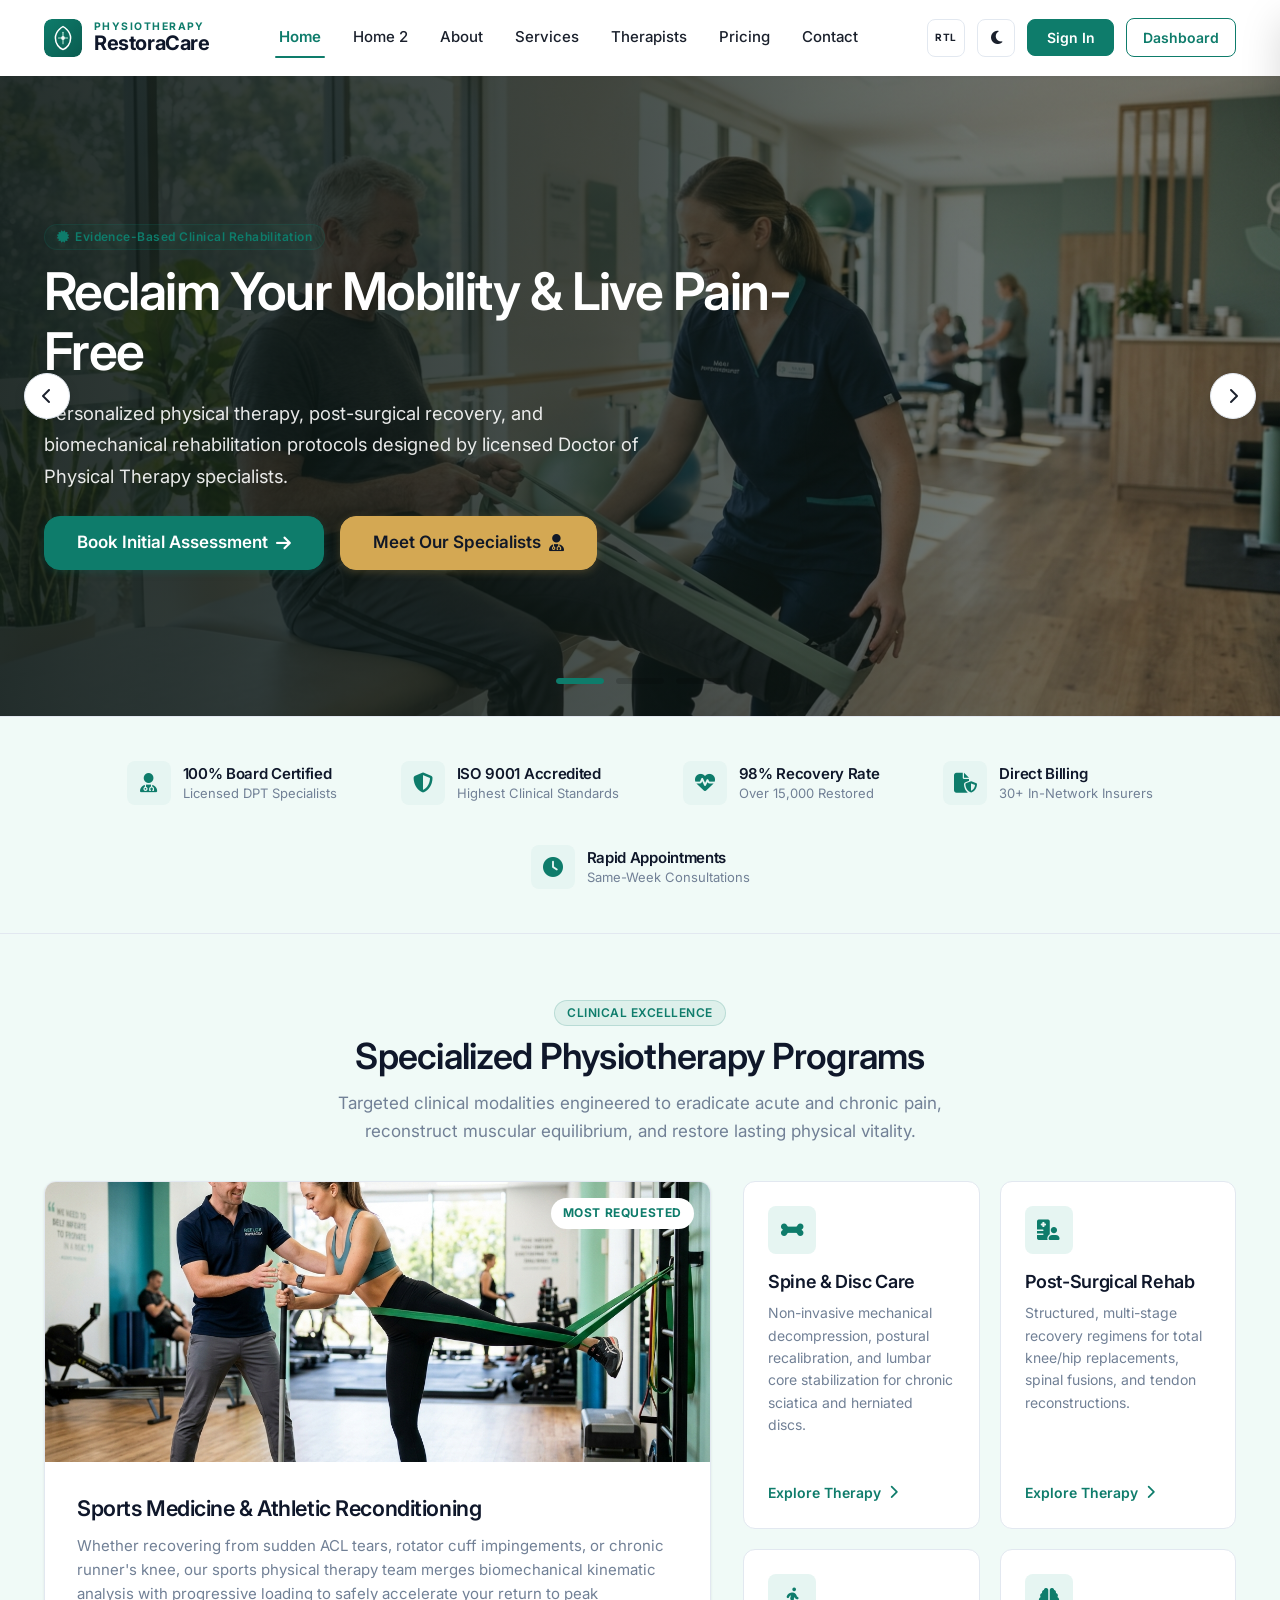
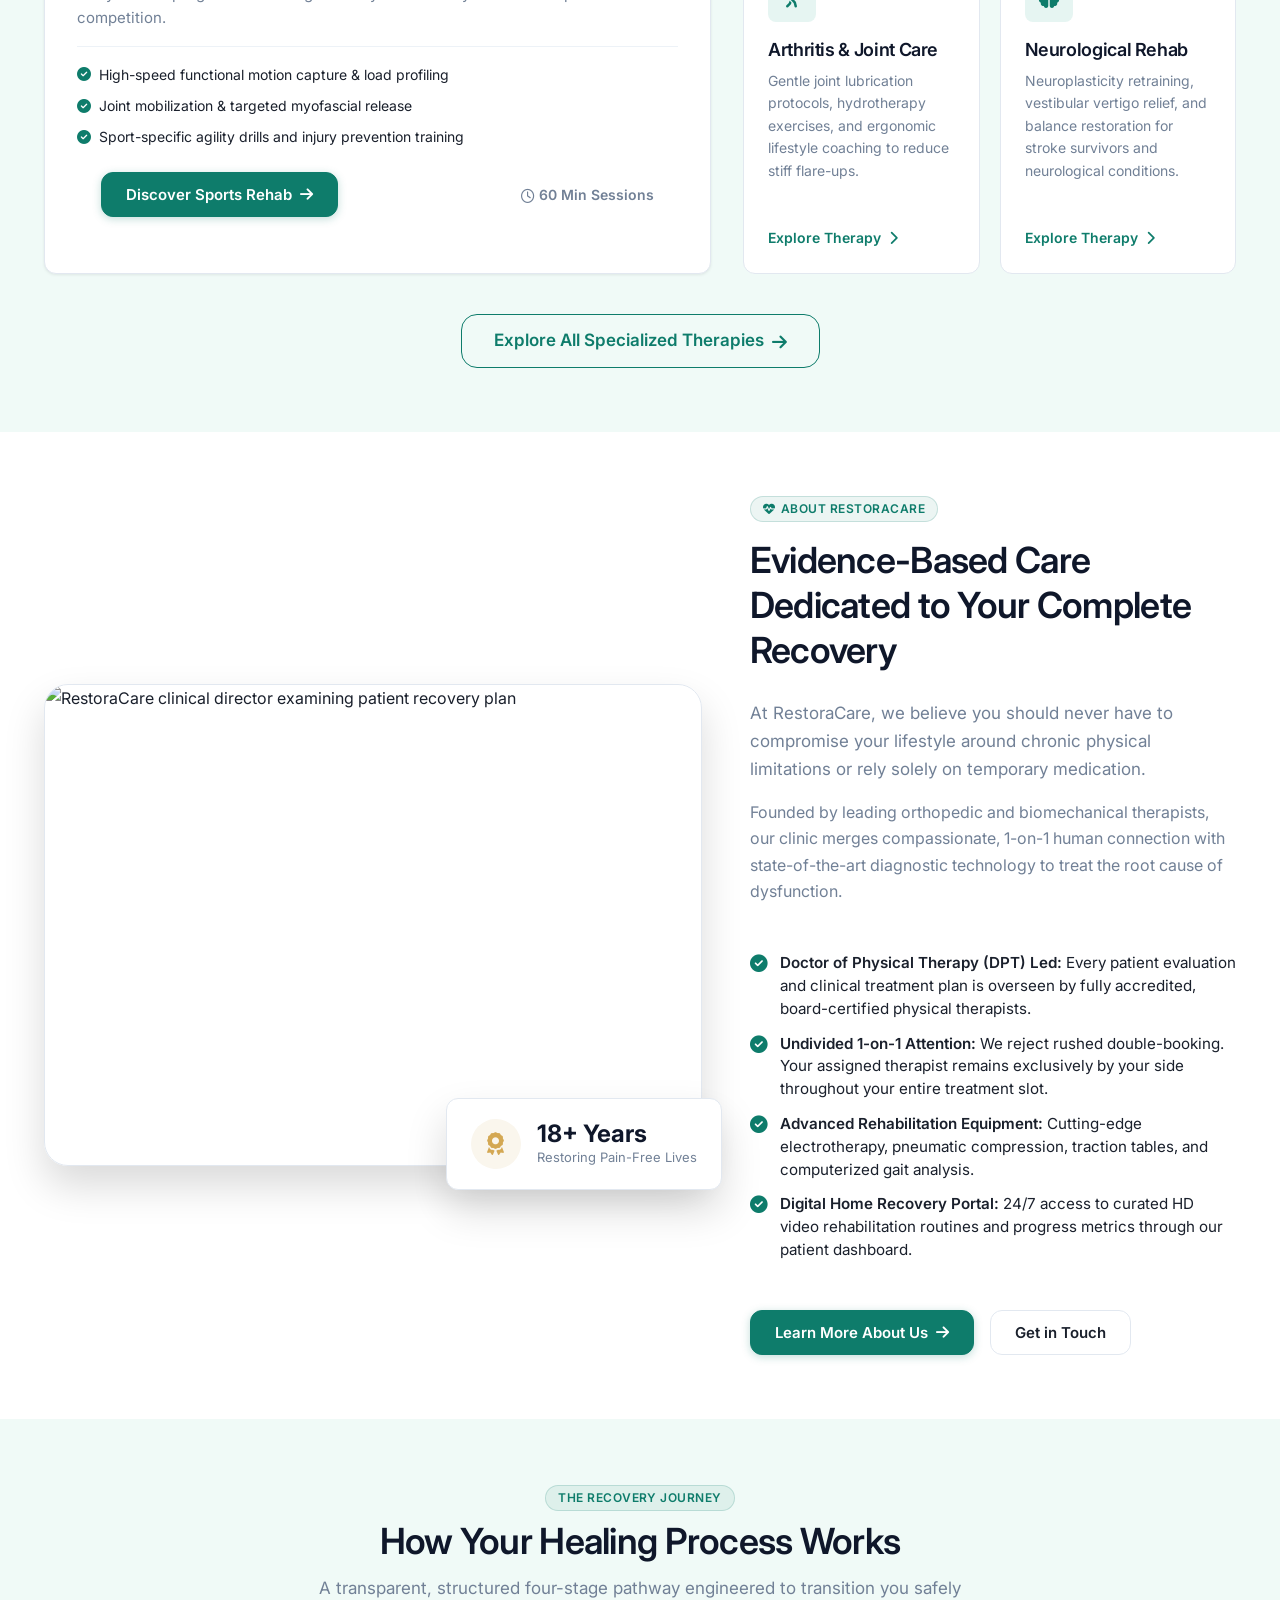
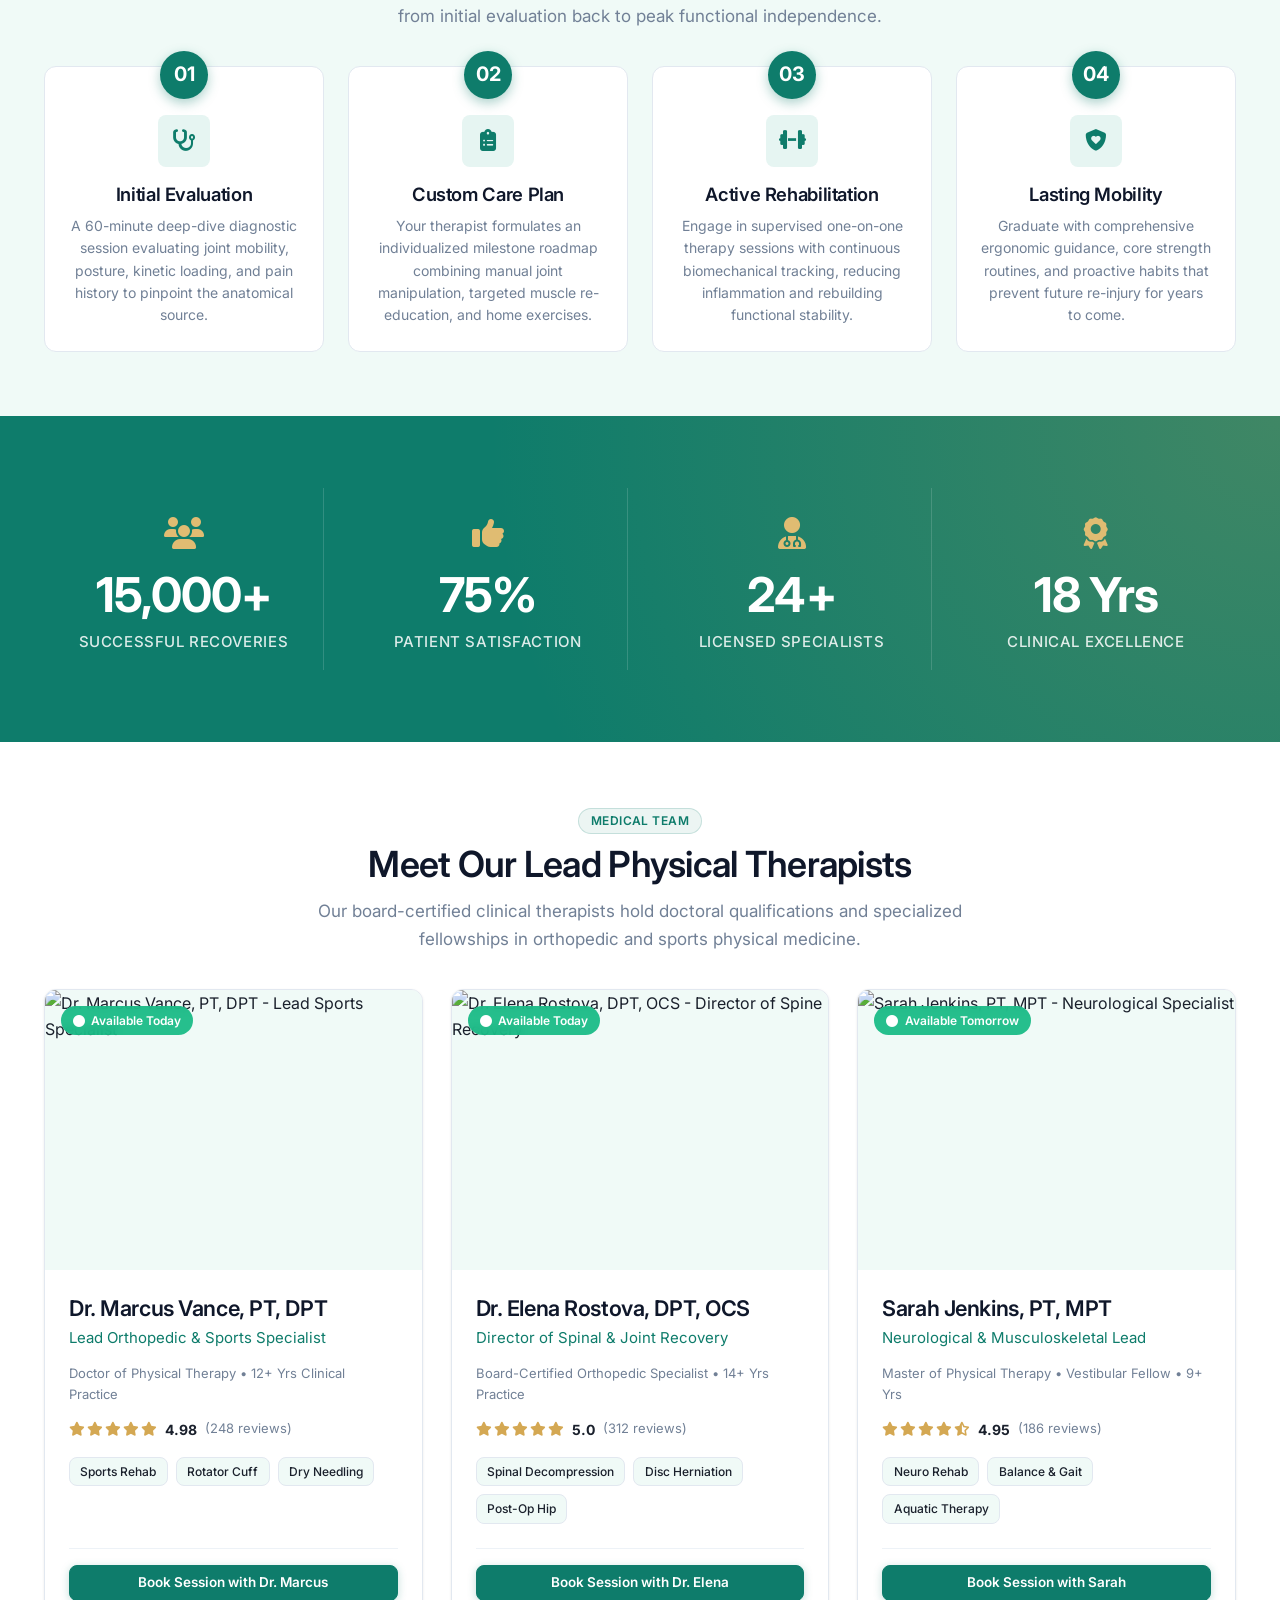
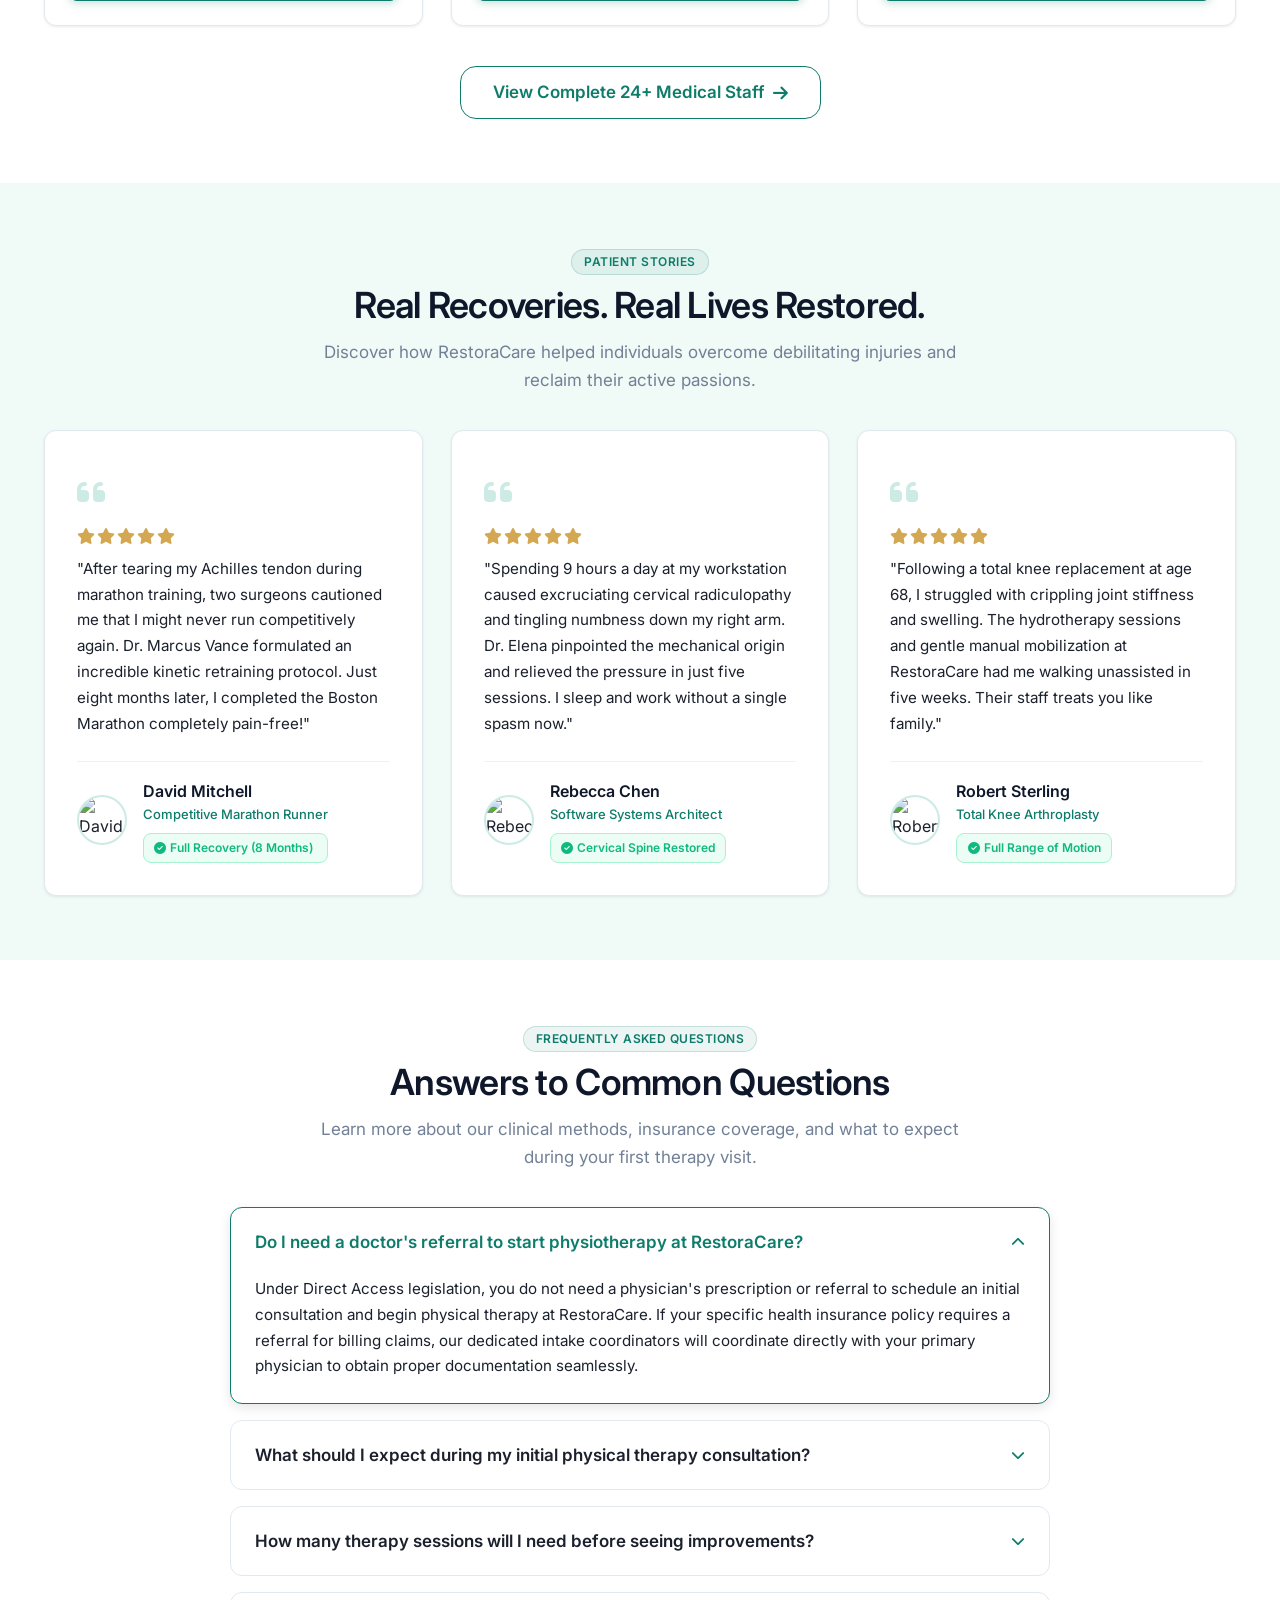
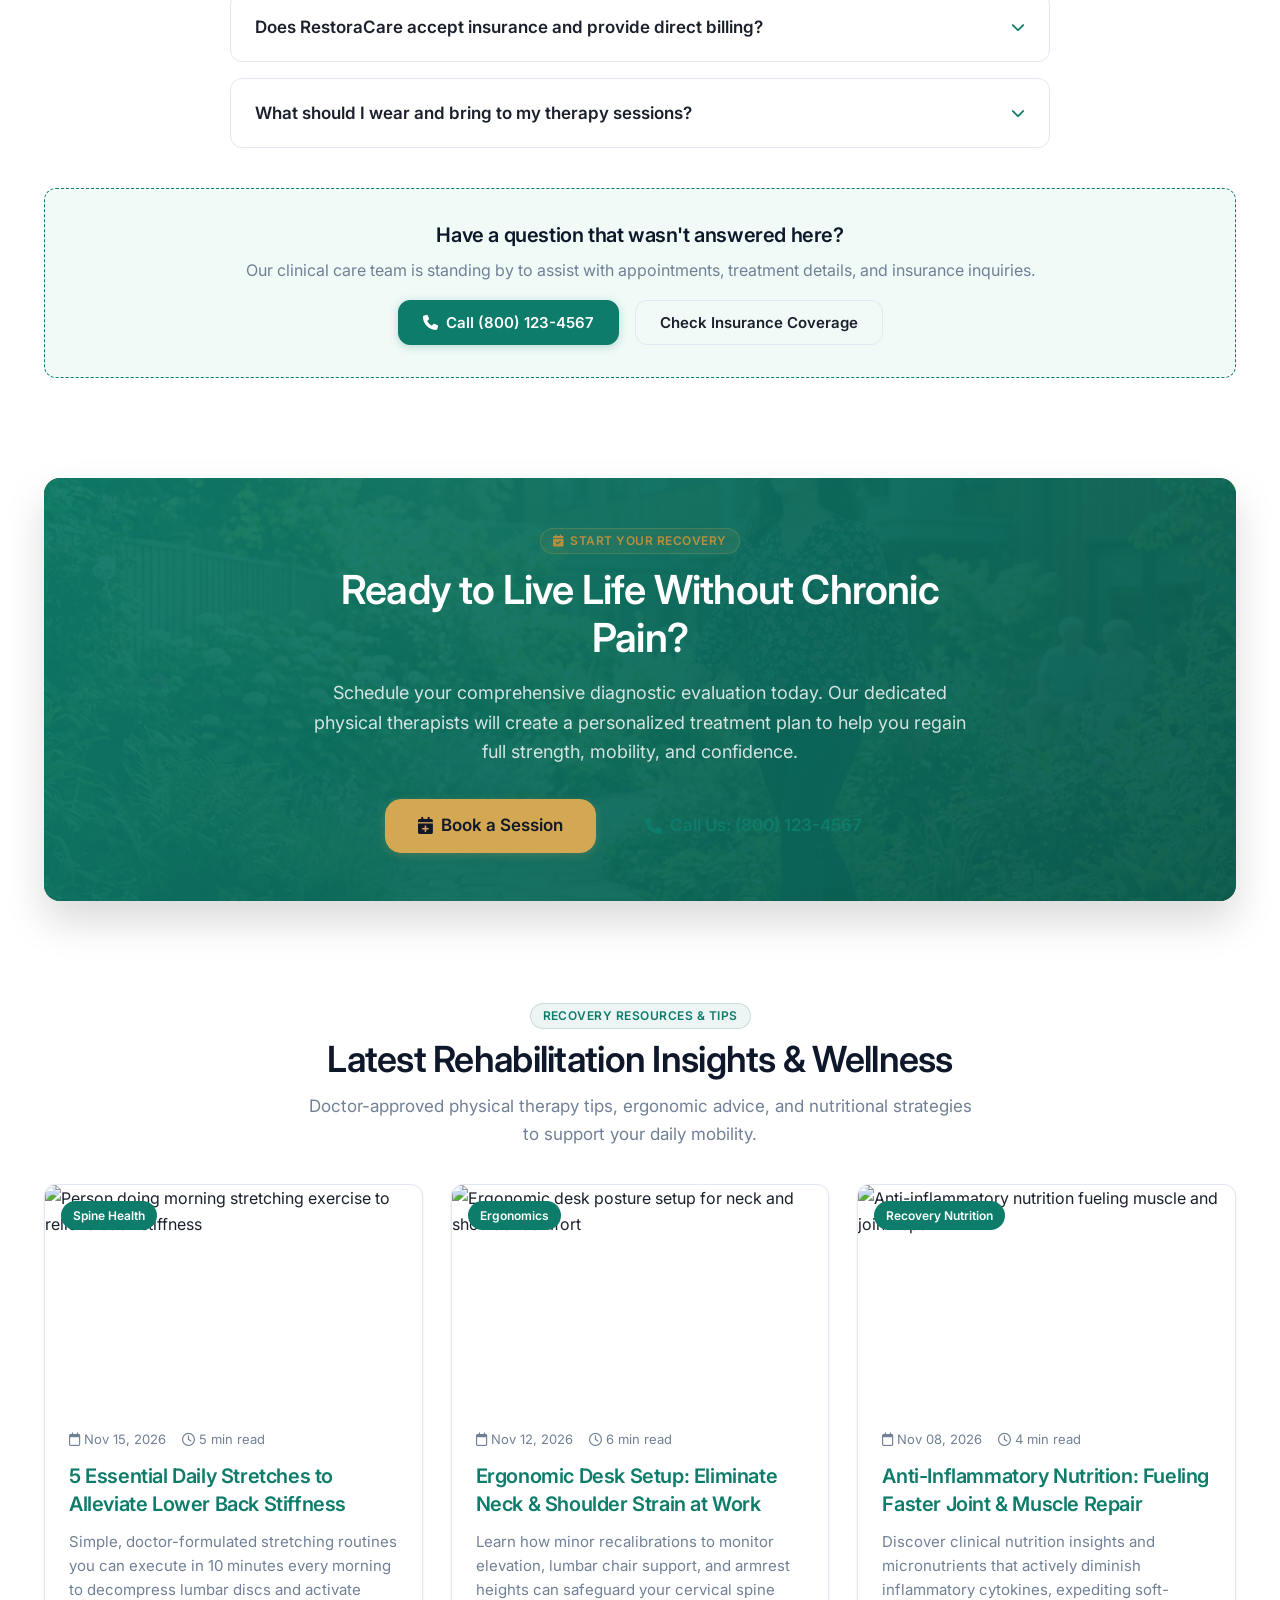
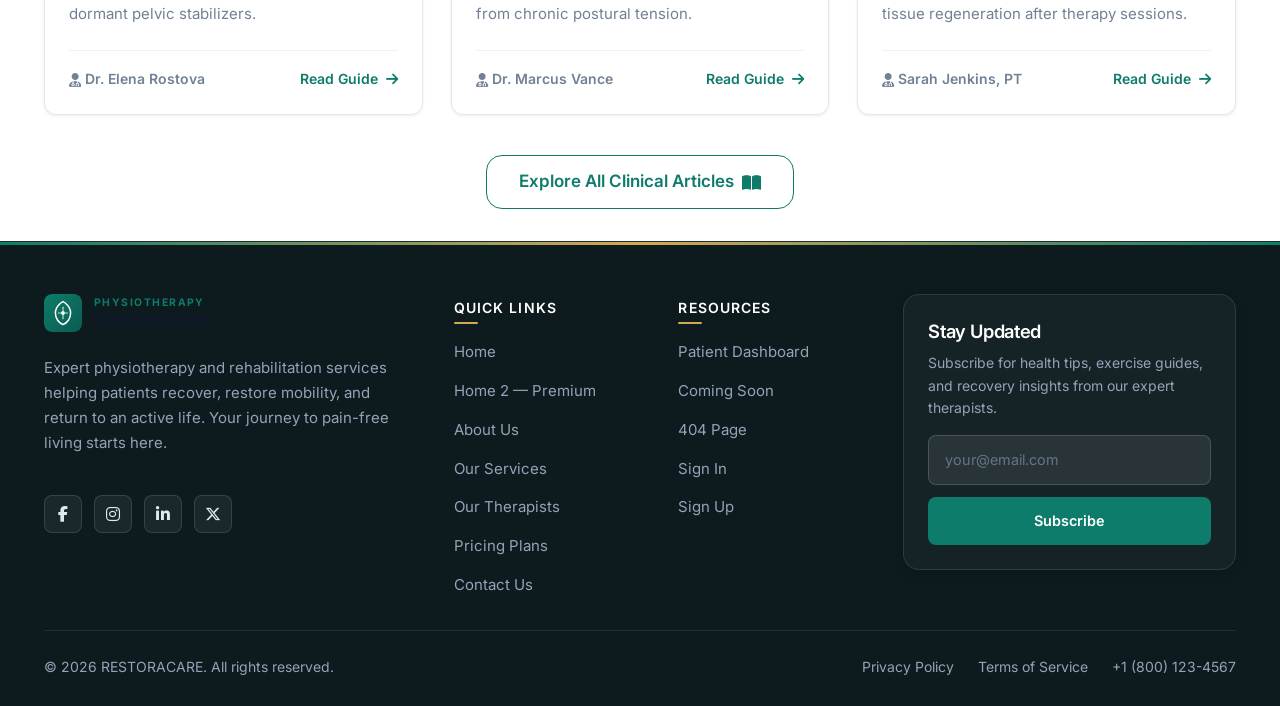
==== index.html @ 450aa5a2 "first commit" ====
<!DOCTYPE html>
<html lang="en" dir="ltr" id="root-html">
<head>
    <meta charset="UTF-8">
    <meta name="viewport" content="width=device-width, initial-scale=1.0">
    <title>RestoraCare — Expert Physiotherapy & Rehabilitation</title>
    <meta name="description" content="RestoraCare offers expert physiotherapy and rehabilitation services for sports injuries, post-surgery recovery, and chronic pain management.">
    <link rel="icon" href="favicon.svg" type="image/svg+xml">
    <link rel="preconnect" href="https://fonts.googleapis.com">
    <link rel="preconnect" href="https://fonts.gstatic.com" crossorigin>
    <link href="https://fonts.googleapis.com/css2?family=Inter:wght@400;500;600;700&display=swap" rel="stylesheet">
    <link rel="stylesheet" href="https://cdnjs.cloudflare.com/ajax/libs/font-awesome/6.5.1/css/all.min.css">
    <link rel="stylesheet" href="style.css?v=1">
    <script>(function(){try{if(localStorage.getItem('rc-dark')==='1'){document.documentElement.classList.add('dark')}if(localStorage.getItem('rc-rtl')==='1'){document.documentElement.setAttribute('dir','rtl')}}catch(e){}})();</script>
</head>
<body>
    <!-- Navbar Component Container -->
    <div id="navbar-placeholder"></div>

    <!-- =========================================================================
         1. HERO SLIDER SECTION (3 Full-Width Slides with Physiotherapy Images)
         ========================================================================= -->
    <section class="hero-slider" id="heroSlider" aria-label="Hero Carousel">
        <!-- Slide 1: General Rehabilitation & Mobility -->
        <div class="hero-slide active">
            <img src="assets/images/hero-rehab-session.jpg" alt="Physical therapist guiding patient recovery session at RestoraCare" class="hero-slide-bg">
            <div class="hero-slide-overlay"></div>
            <div class="container hero-slide-content">
                <span class="badge badge-primary mb-3"><i class="fas fa-certificate mr-2"></i> Evidence-Based Clinical Rehabilitation</span>
                <h1 class="hero-slide-title">Reclaim Your Mobility & Live Pain-Free</h1>
                <p class="hero-slide-subtitle">Personalized physical therapy, post-surgical recovery, and biomechanical rehabilitation protocols designed by licensed Doctor of Physical Therapy specialists.</p>
                <div class="hero-btn-group">
                    <a href="services.html" class="btn btn-primary btn-lg shadow-pulse">Book Initial Assessment <i class="fas fa-arrow-right ml-2"></i></a>
                    <a href="therapists.html" class="btn btn-secondary btn-lg">Meet Our Specialists <i class="fas fa-user-doctor ml-2"></i></a>
                </div>
            </div>
        </div>

        <!-- Slide 2: Sports Injury & Athletic Performance -->
        <div class="hero-slide">
            <img src="assets/images/hero-sports-injury.jpg" alt="Sports injury rehabilitation and athlete recovery at RestoraCare" class="hero-slide-bg">
            <div class="hero-slide-overlay"></div>
            <div class="container hero-slide-content">
                <span class="badge badge-secondary mb-3"><i class="fas fa-medal mr-2"></i> Sports Performance & Orthopedics</span>
                <h2 class="hero-slide-title">High-Performance Sports Injury Recovery</h2>
                <p class="hero-slide-subtitle">Accelerated ACL, rotator cuff, and kinetic chain restoration engineered for competitive athletes and active individuals seeking safe, peak return to play.</p>
                <div class="hero-btn-group">
                    <a href="services.html" class="btn btn-primary btn-lg shadow-pulse">Explore Sports Rehab <i class="fas fa-arrow-right ml-2"></i></a>
                    <a href="pricing.html" class="btn btn-secondary btn-lg">View Care Plans <i class="fas fa-file-invoice-dollar ml-2"></i></a>
                </div>
            </div>
        </div>

        <!-- Slide 3: Spine & Chronic Pain Management -->
        <div class="hero-slide">
            <img src="assets/images/hero-back-therapy.jpg" alt="Spine decompression and back therapy at RestoraCare" class="hero-slide-bg">
            <div class="hero-slide-overlay"></div>
            <div class="container hero-slide-content">
                <span class="badge badge-primary mb-3"><i class="fas fa-shield-halved mr-2"></i> Spine & Chronic Pain Clinic</span>
                <h2 class="hero-slide-title">Targeted Spine & Joint Decompression</h2>
                <p class="hero-slide-subtitle">Non-invasive manual manipulation, posture re-education, and neuromuscular stabilization to permanently resolve chronic spine, neck, and joint distress.</p>
                <div class="hero-btn-group">
                    <a href="services.html" class="btn btn-primary btn-lg shadow-pulse">Start Healing Today <i class="fas fa-arrow-right ml-2"></i></a>
                    <a href="tel:18001234567" class="btn btn-secondary btn-lg"><i class="fas fa-phone mr-2"></i> Call (800) 123-4567</a>
                </div>
            </div>
        </div>

        <!-- Hero Navigation Arrows -->
        <div class="hero-nav">
            <button class="hero-arrow-btn" id="heroPrevBtn" aria-label="Previous Slide">
                <i class="fas fa-chevron-left"></i>
            </button>
            <button class="hero-arrow-btn" id="heroNextBtn" aria-label="Next Slide">
                <i class="fas fa-chevron-right"></i>
            </button>
        </div>

        <!-- Hero Progress Dots -->
        <div class="hero-dots">
            <button class="hero-dot active" aria-label="Slide 1"><span class="hero-dot-fill"></span></button>
            <button class="hero-dot" aria-label="Slide 2"><span class="hero-dot-fill"></span></button>
            <button class="hero-dot" aria-label="Slide 3"><span class="hero-dot-fill"></span></button>
        </div>
    </section>

    <!-- =========================================================================
         2. TRUST BADGES SECTION (Horizontal row of 5 certification indicators)
         ========================================================================= -->
    <section class="trust-badges-section fade-up" aria-label="Clinical Certifications and Trust Indicators">
        <div class="container">
            <div class="trust-badges-grid">
                <!-- Trust Item 1 -->
                <div class="trust-badge-item">
                    <div class="trust-badge-icon">
                        <i class="fas fa-user-doctor"></i>
                    </div>
                    <div class="trust-badge-content">
                        <h4>100% Board Certified</h4>
                        <p>Licensed DPT Specialists</p>
                    </div>
                </div>

                <!-- Trust Item 2 -->
                <div class="trust-badge-item">
                    <div class="trust-badge-icon">
                        <i class="fas fa-shield-halved"></i>
                    </div>
                    <div class="trust-badge-content">
                        <h4>ISO 9001 Accredited</h4>
                        <p>Highest Clinical Standards</p>
                    </div>
                </div>

                <!-- Trust Item 3 -->
                <div class="trust-badge-item">
                    <div class="trust-badge-icon">
                        <i class="fas fa-heart-pulse"></i>
                    </div>
                    <div class="trust-badge-content">
                        <h4>98% Recovery Rate</h4>
                        <p>Over 15,000 Restored</p>
                    </div>
                </div>

                <!-- Trust Item 4 -->
                <div class="trust-badge-item">
                    <div class="trust-badge-icon">
                        <i class="fas fa-file-shield"></i>
                    </div>
                    <div class="trust-badge-content">
                        <h4>Direct Billing</h4>
                        <p>30+ In-Network Insurers</p>
                    </div>
                </div>

                <!-- Trust Item 5 -->
                <div class="trust-badge-item">
                    <div class="trust-badge-icon">
                        <i class="fas fa-clock"></i>
                    </div>
                    <div class="trust-badge-content">
                        <h4>Rapid Appointments</h4>
                        <p>Same-Week Consultations</p>
                    </div>
                </div>
            </div>
        </div>
    </section>

    <!-- =========================================================================
         3. SERVICES OVERVIEW (2-Col Asymmetric Grid: Featured Left + 2x2 Right)
         ========================================================================= -->
    <section class="section section-alt fade-up" id="services-overview">
        <div class="container">
            <!-- Section Header -->
            <div class="section-header text-center">
                <span class="badge badge-primary mb-2">CLINICAL EXCELLENCE</span>
                <h2 class="section-title">Specialized Physiotherapy Programs</h2>
                <p class="section-subtitle">Targeted clinical modalities engineered to eradicate acute and chronic pain, reconstruct muscular equilibrium, and restore lasting physical vitality.</p>
            </div>

            <!-- Asymmetric Grid -->
            <div class="services-asymmetric-grid">
                <!-- Left: Large Featured Specialty Card -->
                <div class="service-featured-card">
                    <div class="service-featured-media">
                        <img src="assets/images/service-sports-rehab.jpg" alt="Athletic sports physical therapy and performance rehabilitation">
                        <span class="service-card-badge">Most Requested</span>
                    </div>
                    <div class="service-featured-body">
                        <h3 class="service-card-title">Sports Medicine & Athletic Reconditioning</h3>
                        <p class="service-card-desc">Whether recovering from sudden ACL tears, rotator cuff impingements, or chronic runner's knee, our sports physical therapy team merges biomechanical kinematic analysis with progressive loading to safely accelerate your return to peak competition.</p>
                        <div class="service-features-list">
                            <div class="service-feature-item">
                                <i class="fas fa-check-circle text-primary mr-2"></i>
                                <span>High-speed functional motion capture & load profiling</span>
                            </div>
                            <div class="service-feature-item">
                                <i class="fas fa-check-circle text-primary mr-2"></i>
                                <span>Joint mobilization & targeted myofascial release</span>
                            </div>
                            <div class="service-feature-item">
                                <i class="fas fa-check-circle text-primary mr-2"></i>
                                <span>Sport-specific agility drills and injury prevention training</span>
                            </div>
                        </div>
                        <div class="service-card-footer">
                            <a href="services.html" class="btn btn-primary">Discover Sports Rehab <i class="fas fa-arrow-right ml-2"></i></a>
                            <span class="text-sm font-semibold text-muted"><i class="far fa-clock mr-1"></i> 60 Min Sessions</span>
                        </div>
                    </div>
                </div>

                <!-- Right: 2x2 Smaller Service Cards -->
                <div class="services-mini-grid">
                    <!-- Mini Card 1: Spine & Back -->
                    <div class="service-mini-card">
                        <div class="service-mini-icon">
                            <i class="fas fa-bone"></i>
                        </div>
                        <h4>Spine & Disc Care</h4>
                        <p>Non-invasive mechanical decompression, postural recalibration, and lumbar core stabilization for chronic sciatica and herniated discs.</p>
                        <a href="services.html" class="service-mini-link">Explore Therapy <i class="fas fa-chevron-right ml-1"></i></a>
                    </div>

                    <!-- Mini Card 2: Post-Surgical -->
                    <div class="service-mini-card">
                        <div class="service-mini-icon">
                            <i class="fas fa-hospital-user"></i>
                        </div>
                        <h4>Post-Surgical Rehab</h4>
                        <p>Structured, multi-stage recovery regimens for total knee/hip replacements, spinal fusions, and tendon reconstructions.</p>
                        <a href="services.html" class="service-mini-link">Explore Therapy <i class="fas fa-chevron-right ml-1"></i></a>
                    </div>

                    <!-- Mini Card 3: Arthritis & Joints -->
                    <div class="service-mini-card">
                        <div class="service-mini-icon">
                            <i class="fas fa-person-walking"></i>
                        </div>
                        <h4>Arthritis & Joint Care</h4>
                        <p>Gentle joint lubrication protocols, hydrotherapy exercises, and ergonomic lifestyle coaching to reduce stiff flare-ups.</p>
                        <a href="services.html" class="service-mini-link">Explore Therapy <i class="fas fa-chevron-right ml-1"></i></a>
                    </div>

                    <!-- Mini Card 4: Neurological -->
                    <div class="service-mini-card">
                        <div class="service-mini-icon">
                            <i class="fas fa-brain"></i>
                        </div>
                        <h4>Neurological Rehab</h4>
                        <p>Neuroplasticity retraining, vestibular vertigo relief, and balance restoration for stroke survivors and neurological conditions.</p>
                        <a href="services.html" class="service-mini-link">Explore Therapy <i class="fas fa-chevron-right ml-1"></i></a>
                    </div>
                </div>
            </div>

            <!-- View All CTA -->
            <div class="text-center mt-10">
                <a href="services.html" class="btn btn-outline-primary btn-lg">Explore All Specialized Therapies <i class="fas fa-arrow-right ml-2"></i></a>
            </div>
        </div>
    </section>

    <!-- =========================================================================
         4. ABOUT SPLIT (60/40 Image Left - Content Right with Bullet Points)
         ========================================================================= -->
    <section class="section fade-up" id="about">
        <div class="container">
            <div class="about-split-grid">
                <!-- Left: 60% Image Frame with Floating Experience Card -->
                <div class="about-split-media">
                    <div class="about-img-frame">
                        <img src="assets/images/about-mission.jpg" alt="RestoraCare clinical director examining patient recovery plan">
                    </div>
                    <!-- Floating Stat Badge -->
                    <div class="about-floating-stat">
                        <div class="about-floating-stat-icon">
                            <i class="fas fa-award"></i>
                        </div>
                        <div class="about-floating-stat-text">
                            <div class="stat-val">18+ Years</div>
                            <div class="stat-lbl">Restoring Pain-Free Lives</div>
                        </div>
                    </div>
                </div>

                <!-- Right: 40% Narrative Content with Bullet Points -->
                <div class="about-split-content">
                    <span class="badge badge-primary"><i class="fas fa-heart-pulse mr-2"></i> ABOUT RESTORACARE</span>
                    <h2 class="section-title">Evidence-Based Care Dedicated to Your Complete Recovery</h2>
                    <p class="section-subtitle">At RestoraCare, we believe you should never have to compromise your lifestyle around chronic physical limitations or rely solely on temporary medication.</p>
                    
                    <p class="text-muted">Founded by leading orthopedic and biomechanical therapists, our clinic merges compassionate, 1-on-1 human connection with state-of-the-art diagnostic technology to treat the root cause of dysfunction.</p>

                    <!-- Key Pillars Check List -->
                    <div class="about-check-list">
                        <div class="about-check-item">
                            <i class="fas fa-circle-check"></i>
                            <span><strong>Doctor of Physical Therapy (DPT) Led:</strong> Every patient evaluation and clinical treatment plan is overseen by fully accredited, board-certified physical therapists.</span>
                        </div>
                        <div class="about-check-item">
                            <i class="fas fa-circle-check"></i>
                            <span><strong>Undivided 1-on-1 Attention:</strong> We reject rushed double-booking. Your assigned therapist remains exclusively by your side throughout your entire treatment slot.</span>
                        </div>
                        <div class="about-check-item">
                            <i class="fas fa-circle-check"></i>
                            <span><strong>Advanced Rehabilitation Equipment:</strong> Cutting-edge electrotherapy, pneumatic compression, traction tables, and computerized gait analysis.</span>
                        </div>
                        <div class="about-check-item">
                            <i class="fas fa-circle-check"></i>
                            <span><strong>Digital Home Recovery Portal:</strong> 24/7 access to curated HD video rehabilitation routines and progress metrics through our patient dashboard.</span>
                        </div>
                    </div>

                    <div class="hero-btn-group mt-2">
                        <a href="about.html" class="btn btn-primary">Learn More About Us <i class="fas fa-arrow-right ml-2"></i></a>
                        <a href="contact.html" class="btn btn-outline">Get in Touch</a>
                    </div>
                </div>
            </div>
        </div>
    </section>

    <!-- =========================================================================
         5. HOW IT WORKS (Horizontal Process Timeline: 4 Connected Steps)
         ========================================================================= -->
    <section class="section section-alt fade-up" id="how-it-works">
        <div class="container">
            <!-- Section Header -->
            <div class="section-header text-center">
                <span class="badge badge-primary mb-2">THE RECOVERY JOURNEY</span>
                <h2 class="section-title">How Your Healing Process Works</h2>
                <p class="section-subtitle">A transparent, structured four-stage pathway engineered to transition you safely from initial evaluation back to peak functional independence.</p>
            </div>

            <!-- 4-Step Process Grid -->
            <div class="process-grid">
                <!-- Step 1 -->
                <div class="process-step">
                    <div class="process-number">01</div>
                    <div class="process-step-icon">
                        <i class="fas fa-stethoscope"></i>
                    </div>
                    <h3 class="process-step-title">Initial Evaluation</h3>
                    <p class="process-step-desc">A 60-minute deep-dive diagnostic session evaluating joint mobility, posture, kinetic loading, and pain history to pinpoint the anatomical source.</p>
                </div>

                <!-- Step 2 -->
                <div class="process-step">
                    <div class="process-number">02</div>
                    <div class="process-step-icon">
                        <i class="fas fa-clipboard-list"></i>
                    </div>
                    <h3 class="process-step-title">Custom Care Plan</h3>
                    <p class="process-step-desc">Your therapist formulates an individualized milestone roadmap combining manual joint manipulation, targeted muscle re-education, and home exercises.</p>
                </div>

                <!-- Step 3 -->
                <div class="process-step">
                    <div class="process-number">03</div>
                    <div class="process-step-icon">
                        <i class="fas fa-dumbbell"></i>
                    </div>
                    <h3 class="process-step-title">Active Rehabilitation</h3>
                    <p class="process-step-desc">Engage in supervised one-on-one therapy sessions with continuous biomechanical tracking, reducing inflammation and rebuilding functional stability.</p>
                </div>

                <!-- Step 4 -->
                <div class="process-step">
                    <div class="process-number">04</div>
                    <div class="process-step-icon">
                        <i class="fas fa-shield-heart"></i>
                    </div>
                    <h3 class="process-step-title">Lasting Mobility</h3>
                    <p class="process-step-desc">Graduate with comprehensive ergonomic guidance, core strength routines, and proactive habits that prevent future re-injury for years to come.</p>
                </div>
            </div>
        </div>
    </section>

    <!-- =========================================================================
         6. STATS COUNTER (Full-Width Teal Background with 4 Counters)
         ========================================================================= -->
    <section class="stats-section fade-up" aria-label="Clinical Metrics and Recovery Statistics">
        <div class="container">
            <div class="stats-grid">
                <!-- Counter 1 -->
                <div class="stat-item">
                    <div class="stat-icon">
                        <i class="fas fa-users"></i>
                    </div>
                    <div class="stat-number" data-count="15000" data-suffix="+">0</div>
                    <div class="stat-label">Successful Recoveries</div>
                </div>

                <!-- Counter 2 -->
                <div class="stat-item">
                    <div class="stat-icon">
                        <i class="fas fa-thumbs-up"></i>
                    </div>
                    <div class="stat-number" data-count="98" data-suffix="%">0</div>
                    <div class="stat-label">Patient Satisfaction</div>
                </div>

                <!-- Counter 3 -->
                <div class="stat-item">
                    <div class="stat-icon">
                        <i class="fas fa-user-doctor"></i>
                    </div>
                    <div class="stat-number" data-count="24" data-suffix="+">0</div>
                    <div class="stat-label">Licensed Specialists</div>
                </div>

                <!-- Counter 4 -->
                <div class="stat-item">
                    <div class="stat-icon">
                        <i class="fas fa-award"></i>
                    </div>
                    <div class="stat-number" data-count="18" data-suffix=" Yrs">0</div>
                    <div class="stat-label">Clinical Excellence</div>
                </div>
            </div>
        </div>
    </section>

    <!-- =========================================================================
         7. FEATURED THERAPISTS (3 Cards: therapist-1.jpg to 3)
         ========================================================================= -->
    <section class="section fade-up" id="therapists">
        <div class="container">
            <!-- Section Header -->
            <div class="section-header text-center">
                <span class="badge badge-primary mb-2">MEDICAL TEAM</span>
                <h2 class="section-title">Meet Our Lead Physical Therapists</h2>
                <p class="section-subtitle">Our board-certified clinical therapists hold doctoral qualifications and specialized fellowships in orthopedic and sports physical medicine.</p>
            </div>

            <!-- Therapists Grid -->
            <div class="therapists-grid">
                <!-- Therapist 1 -->
                <div class="therapist-card">
                    <div class="therapist-photo-wrap">
                        <img src="assets/images/home-therapist-1.jpg" alt="Dr. Marcus Vance, PT, DPT - Lead Sports Specialist">
                        <span class="therapist-status-badge"><i class="fas fa-circle text-xs"></i> Available Today</span>
                    </div>
                    <div class="therapist-card-body">
                        <h3 class="therapist-name">Dr. Marcus Vance, PT, DPT</h3>
                        <p class="therapist-role">Lead Orthopedic & Sports Specialist</p>
                        <p class="therapist-creds">Doctor of Physical Therapy • 12+ Yrs Clinical Practice</p>
                        
                        <div class="therapist-rating">
                            <span class="star-rating">
                                <i class="fas fa-star"></i><i class="fas fa-star"></i><i class="fas fa-star"></i><i class="fas fa-star"></i><i class="fas fa-star"></i>
                            </span>
                            <span class="rating-score">4.98</span>
                            <span class="review-count">(248 reviews)</span>
                        </div>

                        <div class="therapist-specialties-wrap">
                            <span class="specialty-tag">Sports Rehab</span>
                            <span class="specialty-tag">Rotator Cuff</span>
                            <span class="specialty-tag">Dry Needling</span>
                        </div>

                        <div class="therapist-card-footer">
                            <a href="therapists.html" class="btn btn-primary btn-sm w-full">Book Session with Dr. Marcus</a>
                        </div>
                    </div>
                </div>

                <!-- Therapist 2 -->
                <div class="therapist-card">
                    <div class="therapist-photo-wrap">
                        <img src="assets/images/home-therapist-2.jpg" alt="Dr. Elena Rostova, DPT, OCS - Director of Spine Recovery">
                        <span class="therapist-status-badge"><i class="fas fa-circle text-xs"></i> Available Today</span>
                    </div>
                    <div class="therapist-card-body">
                        <h3 class="therapist-name">Dr. Elena Rostova, DPT, OCS</h3>
                        <p class="therapist-role">Director of Spinal & Joint Recovery</p>
                        <p class="therapist-creds">Board-Certified Orthopedic Specialist • 14+ Yrs Practice</p>
                        
                        <div class="therapist-rating">
                            <span class="star-rating">
                                <i class="fas fa-star"></i><i class="fas fa-star"></i><i class="fas fa-star"></i><i class="fas fa-star"></i><i class="fas fa-star"></i>
                            </span>
                            <span class="rating-score">5.0</span>
                            <span class="review-count">(312 reviews)</span>
                        </div>

                        <div class="therapist-specialties-wrap">
                            <span class="specialty-tag">Spinal Decompression</span>
                            <span class="specialty-tag">Disc Herniation</span>
                            <span class="specialty-tag">Post-Op Hip</span>
                        </div>

                        <div class="therapist-card-footer">
                            <a href="therapists.html" class="btn btn-primary btn-sm w-full">Book Session with Dr. Elena</a>
                        </div>
                    </div>
                </div>

                <!-- Therapist 3 -->
                <div class="therapist-card">
                    <div class="therapist-photo-wrap">
                        <img src="assets/images/home-therapist-3.jpg" alt="Sarah Jenkins, PT, MPT - Neurological Specialist">
                        <span class="therapist-status-badge"><i class="fas fa-circle text-xs"></i> Available Tomorrow</span>
                    </div>
                    <div class="therapist-card-body">
                        <h3 class="therapist-name">Sarah Jenkins, PT, MPT</h3>
                        <p class="therapist-role">Neurological & Musculoskeletal Lead</p>
                        <p class="therapist-creds">Master of Physical Therapy • Vestibular Fellow • 9+ Yrs</p>
                        
                        <div class="therapist-rating">
                            <span class="star-rating">
                                <i class="fas fa-star"></i><i class="fas fa-star"></i><i class="fas fa-star"></i><i class="fas fa-star"></i><i class="fas fa-star-half-stroke"></i>
                            </span>
                            <span class="rating-score">4.95</span>
                            <span class="review-count">(186 reviews)</span>
                        </div>

                        <div class="therapist-specialties-wrap">
                            <span class="specialty-tag">Neuro Rehab</span>
                            <span class="specialty-tag">Balance & Gait</span>
                            <span class="specialty-tag">Aquatic Therapy</span>
                        </div>

                        <div class="therapist-card-footer">
                            <a href="therapists.html" class="btn btn-primary btn-sm w-full">Book Session with Sarah</a>
                        </div>
                    </div>
                </div>
            </div>

            <!-- View All Team Link -->
            <div class="text-center mt-10">
                <a href="therapists.html" class="btn btn-outline-primary btn-lg">View Complete 24+ Medical Staff <i class="fas fa-arrow-right ml-2"></i></a>
            </div>
        </div>
    </section>

    <!-- =========================================================================
         8. TESTIMONIALS (3 Cards: testimonial-1.jpg to 3)
         ========================================================================= -->
    <section class="section section-alt fade-up" id="testimonials">
        <div class="container">
            <!-- Section Header -->
            <div class="section-header text-center">
                <span class="badge badge-primary mb-2">PATIENT STORIES</span>
                <h2 class="section-title">Real Recoveries. Real Lives Restored.</h2>
                <p class="section-subtitle">Discover how RestoraCare helped individuals overcome debilitating injuries and reclaim their active passions.</p>
            </div>

            <!-- Testimonials Grid -->
            <div class="testimonials-grid">
                <!-- Testimonial 1 -->
                <div class="testimonial-card">
                    <div class="testimonial-quote-icon">
                        <i class="fas fa-quote-left"></i>
                    </div>
                    <div class="star-rating mb-3">
                        <i class="fas fa-star"></i><i class="fas fa-star"></i><i class="fas fa-star"></i><i class="fas fa-star"></i><i class="fas fa-star"></i>
                    </div>
                    <p class="testimonial-text">"After tearing my Achilles tendon during marathon training, two surgeons cautioned me that I might never run competitively again. Dr. Marcus Vance formulated an incredible kinetic retraining protocol. Just eight months later, I completed the Boston Marathon completely pain-free!"</p>
                    <div class="testimonial-footer">
                        <div class="testimonial-avatar">
                            <img src="assets/images/testimonial-1.jpg" alt="David Mitchell - Marathon Runner">
                        </div>
                        <div class="testimonial-meta">
                            <span class="testimonial-author-name">David Mitchell</span>
                            <span class="testimonial-patient-condition">Competitive Marathon Runner</span>
                            <span class="recovery-badge"><i class="fas fa-circle-check mr-1"></i> Full Recovery (8 Months)</span>
                        </div>
                    </div>
                </div>

                <!-- Testimonial 2 -->
                <div class="testimonial-card">
                    <div class="testimonial-quote-icon">
                        <i class="fas fa-quote-left"></i>
                    </div>
                    <div class="star-rating mb-3">
                        <i class="fas fa-star"></i><i class="fas fa-star"></i><i class="fas fa-star"></i><i class="fas fa-star"></i><i class="fas fa-star"></i>
                    </div>
                    <p class="testimonial-text">"Spending 9 hours a day at my workstation caused excruciating cervical radiculopathy and tingling numbness down my right arm. Dr. Elena pinpointed the mechanical origin and relieved the pressure in just five sessions. I sleep and work without a single spasm now."</p>
                    <div class="testimonial-footer">
                        <div class="testimonial-avatar">
                            <img src="assets/images/testimonial-2.jpg" alt="Rebecca Chen - Software Systems Architect">
                        </div>
                        <div class="testimonial-meta">
                            <span class="testimonial-author-name">Rebecca Chen</span>
                            <span class="testimonial-patient-condition">Software Systems Architect</span>
                            <span class="recovery-badge"><i class="fas fa-circle-check mr-1"></i> Cervical Spine Restored</span>
                        </div>
                    </div>
                </div>

                <!-- Testimonial 3 -->
                <div class="testimonial-card">
                    <div class="testimonial-quote-icon">
                        <i class="fas fa-quote-left"></i>
                    </div>
                    <div class="star-rating mb-3">
                        <i class="fas fa-star"></i><i class="fas fa-star"></i><i class="fas fa-star"></i><i class="fas fa-star"></i><i class="fas fa-star"></i>
                    </div>
                    <p class="testimonial-text">"Following a total knee replacement at age 68, I struggled with crippling joint stiffness and swelling. The hydrotherapy sessions and gentle manual mobilization at RestoraCare had me walking unassisted in five weeks. Their staff treats you like family."</p>
                    <div class="testimonial-footer">
                        <div class="testimonial-avatar">
                            <img src="assets/images/testimonial-3.jpg" alt="Robert Sterling - Retired Veteran">
                        </div>
                        <div class="testimonial-meta">
                            <span class="testimonial-author-name">Robert Sterling</span>
                            <span class="testimonial-patient-condition">Total Knee Arthroplasty</span>
                            <span class="recovery-badge"><i class="fas fa-circle-check mr-1"></i> Full Range of Motion</span>
                        </div>
                    </div>
                </div>
            </div>
        </div>
    </section>

    <!-- =========================================================================
         9. FAQ SECTION (5 Questions with .faq-item > .faq-question + .faq-answer)
         ========================================================================= -->
    <section class="section fade-up" id="faq">
        <div class="container">
            <!-- Section Header -->
            <div class="section-header text-center">
                <span class="badge badge-primary mb-2">FREQUENTLY ASKED QUESTIONS</span>
                <h2 class="section-title">Answers to Common Questions</h2>
                <p class="section-subtitle">Learn more about our clinical methods, insurance coverage, and what to expect during your first therapy visit.</p>
            </div>

            <!-- FAQ Accordion -->
            <div class="faq-accordion">
                <!-- Question 1 (Default Active) -->
                <div class="faq-item active">
                    <button class="faq-question" type="button" aria-expanded="true">
                        <span>Do I need a doctor's referral to start physiotherapy at RestoraCare?</span>
                        <i class="fas fa-chevron-down faq-icon"></i>
                    </button>
                    <div class="faq-answer">
                        <p>Under Direct Access legislation, you do not need a physician's prescription or referral to schedule an initial consultation and begin physical therapy at RestoraCare. If your specific health insurance policy requires a referral for billing claims, our dedicated intake coordinators will coordinate directly with your primary physician to obtain proper documentation seamlessly.</p>
                    </div>
                </div>

                <!-- Question 2 -->
                <div class="faq-item">
                    <button class="faq-question" type="button" aria-expanded="false">
                        <span>What should I expect during my initial physical therapy consultation?</span>
                        <i class="fas fa-chevron-down faq-icon"></i>
                    </button>
                    <div class="faq-answer">
                        <p>Your first appointment is a 60-minute comprehensive one-on-one diagnostic assessment with a licensed Doctor of Physical Therapy. We perform functional movement screening, muscle strength testing, joint mobility tests, and posture evaluation. You will also receive your initial hands-on therapeutic treatment and a customized recovery plan with clear milestone goals.</p>
                    </div>
                </div>

                <!-- Question 3 -->
                <div class="faq-item">
                    <button class="faq-question" type="button" aria-expanded="false">
                        <span>How many therapy sessions will I need before seeing improvements?</span>
                        <i class="fas fa-chevron-down faq-icon"></i>
                    </button>
                    <div class="faq-answer">
                        <p>Most patients experience noticeable pain reduction and enhanced mobility within their first 2 to 3 sessions. Acute muscle strains typically resolve in 6 to 8 sessions over 3 to 4 weeks, whereas complex post-surgical rehab or chronic spinal disc issues generally benefit from 12 to 16 sessions. We re-evaluate your progress at every visit to ensure rapid, measurable results.</p>
                    </div>
                </div>

                <!-- Question 4 -->
                <div class="faq-item">
                    <button class="faq-question" type="button" aria-expanded="false">
                        <span>Does RestoraCare accept insurance and provide direct billing?</span>
                        <i class="fas fa-chevron-down faq-icon"></i>
                    </button>
                    <div class="faq-answer">
                        <p>Yes, RestoraCare is proudly in-network with over 30 leading private insurance carriers, including Blue Cross Blue Shield, Aetna, Cigna, UnitedHealthcare, Medicare, and major workers' compensation administrators. Our patient coordinators verify your exact benefits and co-pays prior to your initial visit so you encounter no hidden surprises.</p>
                    </div>
                </div>

                <!-- Question 5 -->
                <div class="faq-item">
                    <button class="faq-question" type="button" aria-expanded="false">
                        <span>What should I wear and bring to my therapy sessions?</span>
                        <i class="fas fa-chevron-down faq-icon"></i>
                    </button>
                    <div class="faq-answer">
                        <p>Please wear comfortable, loose-fitting workout clothing (such as gym shorts, t-shirt, or athletic leggings) and supportive athletic footwear that allows your therapist to inspect and manipulate the affected joint easily. Bring your photo ID, health insurance card, and any relevant MRI or surgical notes if available.</p>
                    </div>
                </div>
            </div>

            <!-- Help Contact Box -->
            <div class="faq-help-box">
                <h3 class="text-xl font-bold mb-2">Have a question that wasn't answered here?</h3>
                <p class="text-muted mb-4">Our clinical care team is standing by to assist with appointments, treatment details, and insurance inquiries.</p>
                <div class="hero-btn-group justify-center">
                    <a href="tel:18001234567" class="btn btn-primary"><i class="fas fa-phone mr-2"></i> Call (800) 123-4567</a>
                    <a href="pricing.html" class="btn btn-outline">Check Insurance Coverage</a>
                </div>
            </div>
        </div>
    </section>

    <!-- =========================================================================
         10. CTA BANNER (Full-Width Background Overlay: Book a Session + Call Us)
         ========================================================================= -->
    <section class="section section-sm fade-up" aria-label="Book a Physical Therapy Consultation">
        <div class="container">
            <div class="cta-banner-bg" style="background-image: url('assets/images/cta-recovery.jpg');">
                <div class="cta-content">
                    <span class="badge badge-secondary mb-3"><i class="fas fa-calendar-check mr-2"></i> START YOUR RECOVERY</span>
                    <h2 class="cta-title">Ready to Live Life Without Chronic Pain?</h2>
                    <p class="cta-desc">Schedule your comprehensive diagnostic evaluation today. Our dedicated physical therapists will create a personalized treatment plan to help you regain full strength, mobility, and confidence.</p>
                    <div class="cta-actions">
                        <a href="services.html" class="btn btn-secondary btn-lg shadow-pulse"><i class="fas fa-calendar-plus mr-2"></i> Book a Session</a>
                        <a href="tel:18001234567" class="btn btn-outline-white btn-lg"><i class="fas fa-phone mr-2"></i> Call Us: (800) 123-4567</a>
                    </div>
                </div>
            </div>
        </div>
    </section>

    <!-- =========================================================================
         11. BLOG / TIPS SECTION (3 Cards: Stretching, Workplace, Nutrition)
         ========================================================================= -->
    <section class="section fade-up" id="blog">
        <div class="container">
            <!-- Section Header -->
            <div class="section-header text-center">
                <span class="badge badge-primary mb-2">RECOVERY RESOURCES & TIPS</span>
                <h2 class="section-title">Latest Rehabilitation Insights & Wellness</h2>
                <p class="section-subtitle">Doctor-approved physical therapy tips, ergonomic advice, and nutritional strategies to support your daily mobility.</p>
            </div>

            <!-- Blog Grid -->
            <div class="blog-grid">
                <!-- Blog Card 1 -->
                <article class="blog-card">
                    <div class="blog-media">
                        <img src="assets/images/blog-stretching.jpg" alt="Person doing morning stretching exercise to relieve back stiffness">
                        <span class="blog-category-badge">Spine Health</span>
                    </div>
                    <div class="blog-card-body">
                        <div class="blog-meta">
                            <span class="blog-meta-item"><i class="far fa-calendar mr-1"></i> Nov 15, 2026</span>
                            <span class="blog-meta-item"><i class="far fa-clock mr-1"></i> 5 min read</span>
                        </div>
                        <h3 class="blog-title"><a href="services.html">5 Essential Daily Stretches to Alleviate Lower Back Stiffness</a></h3>
                        <p class="blog-desc">Simple, doctor-formulated stretching routines you can execute in 10 minutes every morning to decompress lumbar discs and activate dormant pelvic stabilizers.</p>
                        <div class="blog-card-footer">
                            <span class="text-sm font-semibold text-muted"><i class="fas fa-user-doctor mr-1"></i> Dr. Elena Rostova</span>
                            <a href="services.html" class="blog-read-link">Read Guide <i class="fas fa-arrow-right"></i></a>
                        </div>
                    </div>
                </article>

                <!-- Blog Card 2 -->
                <article class="blog-card">
                    <div class="blog-media">
                        <img src="assets/images/blog-workplace.jpg" alt="Ergonomic desk posture setup for neck and shoulder comfort">
                        <span class="blog-category-badge">Ergonomics</span>
                    </div>
                    <div class="blog-card-body">
                        <div class="blog-meta">
                            <span class="blog-meta-item"><i class="far fa-calendar mr-1"></i> Nov 12, 2026</span>
                            <span class="blog-meta-item"><i class="far fa-clock mr-1"></i> 6 min read</span>
                        </div>
                        <h3 class="blog-title"><a href="services.html">Ergonomic Desk Setup: Eliminate Neck & Shoulder Strain at Work</a></h3>
                        <p class="blog-desc">Learn how minor recalibrations to monitor elevation, lumbar chair support, and armrest heights can safeguard your cervical spine from chronic postural tension.</p>
                        <div class="blog-card-footer">
                            <span class="text-sm font-semibold text-muted"><i class="fas fa-user-doctor mr-1"></i> Dr. Marcus Vance</span>
                            <a href="services.html" class="blog-read-link">Read Guide <i class="fas fa-arrow-right"></i></a>
                        </div>
                    </div>
                </article>

                <!-- Blog Card 3 -->
                <article class="blog-card">
                    <div class="blog-media">
                        <img src="assets/images/blog-nutrition.jpg" alt="Anti-inflammatory nutrition fueling muscle and joint repair">
                        <span class="blog-category-badge">Recovery Nutrition</span>
                    </div>
                    <div class="blog-card-body">
                        <div class="blog-meta">
                            <span class="blog-meta-item"><i class="far fa-calendar mr-1"></i> Nov 08, 2026</span>
                            <span class="blog-meta-item"><i class="far fa-clock mr-1"></i> 4 min read</span>
                        </div>
                        <h3 class="blog-title"><a href="services.html">Anti-Inflammatory Nutrition: Fueling Faster Joint & Muscle Repair</a></h3>
                        <p class="blog-desc">Discover clinical nutrition insights and micronutrients that actively diminish inflammatory cytokines, expediting soft-tissue regeneration after therapy sessions.</p>
                        <div class="blog-card-footer">
                            <span class="text-sm font-semibold text-muted"><i class="fas fa-user-doctor mr-1"></i> Sarah Jenkins, PT</span>
                            <a href="services.html" class="blog-read-link">Read Guide <i class="fas fa-arrow-right"></i></a>
                        </div>
                    </div>
                </article>
            </div>

            <!-- View All Link -->
            <div class="text-center mt-10">
                <a href="services.html" class="btn btn-outline-primary btn-lg">Explore All Clinical Articles <i class="fas fa-book-open ml-2"></i></a>
            </div>
        </div>
    </section>

    <!-- Footer Component Container -->
    <div id="footer-placeholder"></div>

    <!-- Components Script -->
    <script src="components.js"></script>
</body>
</html>
---- style.css ----
/* ==========================================================================
   RESTORACARE — PHYSIOTHERAPY & REHABILITATION CLINIC
   Complete Production Stylesheet
   Version: 1.0.0
   Brand: RestoraCare ("Physiotherapy")
   Primary Color: #0E7C6B (Deep Therapeutic Teal)
   Secondary Color: #D4A853 (Warm Gold/Amber)
   Font Family: Inter (Google Fonts)
   ========================================================================== */

/* --------------------------------------------------------------------------
   TABLE OF CONTENTS
   1.  CSS Variables & Design Tokens (Light & Dark)
   2.  CSS Reset & Base Normalization
   3.  Typography & Heading Scales
   4.  Container & Layout Utilities
   5.  Buttons & Interactive Elements
   6.  Navbar & Navigation Component (components.js)
   7.  Footer & Newsletter Component (components.js)
   8.  Hero Slider & Hero Variations (Home & Home 2)
   9.  Section Layouts & Section Headers
   10. Card Styles & Surface Elevations
   11. Stats & Counter Section
   12. Services Page & Specialized Treatments
   13. Therapists & Medical Team Page
   14. Pricing & Rehabilitation Care Plans
   15. Testimonials & Recovery Stories
   16. FAQ Accordion Component
   17. Call to Action (CTA) Banners
   18. Auth Pages (Login & Signup)
   19. 404 Error & Coming Soon Pages
   20. Patient Dashboard Layout & Components
   21. Forms, Inputs & Controls (Global)
   22. Badges, Tags, Avatars & UI Helpers
   23. Scroll Animations & Keyframes
   24. Back-to-Top Floating Button
   25. RTL (Right-to-Left) Complete Support
   26. Responsive Breakpoints (1024px, 768px, 360px)
   -------------------------------------------------------------------------- */

/* ==========================================================================
   1. CSS VARIABLES & DESIGN TOKENS
   ========================================================================== */

:root {
  /* Brand Primary Palette (Deep Therapeutic Teal) */
  --primary: #0E7C6B;
  --primary-light: #12997F;
  --primary-dark: #0A5C50;
  --primary-50: #E6F5F2;
  --primary-100: #CCEBE5;
  --primary-200: #99D7CB;
  --primary-300: #66C3B1;
  --primary-400: #33AF97;
  --primary-500: #0E7C6B;
  --primary-600: #0C6B5C;
  --primary-700: #0A5C50;
  --primary-800: #07473E;
  --primary-900: #05332C;
  --primary-rgb: 14, 124, 107;

  /* Brand Secondary Palette (Warm Gold/Amber) */
  --secondary: #D4A853;
  --secondary-light: #E0BC72;
  --secondary-dark: #B8903D;
  --secondary-50: #FAF6ED;
  --secondary-100: #F4ECCF;
  --secondary-200: #EADAA0;
  --secondary-300: #DFC871;
  --secondary-400: #D9B85A;
  --secondary-500: #D4A853;
  --secondary-600: #B8903D;
  --secondary-700: #93722F;
  --secondary-800: #6E5421;
  --secondary-900: #4A3714;
  --secondary-rgb: 212, 168, 83;

  /* Surface & Background Colors (Light Mode) */
  --bg: #FFFFFF;
  --bg-alt: #F0FAF7;
  --bg-card: #FFFFFF;
  --bg-surface: #F8FAFC;
  --bg-surface-elevated: #FFFFFF;
  --bg-backdrop: rgba(15, 23, 42, 0.55);

  /* Typography Colors (Light Mode) */
  --text: #1A202C;
  --text-muted: #718096;
  --text-light: #A0AEC0;
  --text-inverse: #FFFFFF;
  --heading: #0F172A;

  /* Borders & Dividers */
  --border: #E2E8F0;
  --border-light: #EDF2F7;
  --border-focus: #0E7C6B;
  --border-subtle: rgba(14, 124, 107, 0.12);

  /* Status & Functional Colors */
  --success: #10B981;
  --success-bg: #ECFDF5;
  --success-border: #A7F3D0;
  --warning: #F59E0B;
  --warning-bg: #FFFBEB;
  --warning-border: #FDE68A;
  --danger: #EF4444;
  --danger-bg: #FEF2F2;
  --danger-border: #FECACA;
  --info: #3B82F6;
  --info-bg: #EFF6FF;
  --info-border: #BFDBFE;

  /* Elevation Shadows */
  --shadow-xs: 0 1px 2px rgba(0, 0, 0, 0.05);
  --shadow: 0 1px 3px rgba(0, 0, 0, 0.08);
  --shadow-md: 0 4px 12px rgba(0, 0, 0, 0.1);
  --shadow-lg: 0 10px 30px rgba(0, 0, 0, 0.12);
  --shadow-xl: 0 20px 40px rgba(0, 0, 0, 0.15);
  --shadow-inner: inset 0 2px 4px rgba(0, 0, 0, 0.06);
  --shadow-teal: 0 8px 24px rgba(14, 124, 107, 0.2);
  --shadow-gold: 0 8px 24px rgba(212, 168, 83, 0.25);

  /* Border Radii */
  --radius-xs: 4px;
  --radius-sm: 8px;
  --radius: 12px;
  --radius-md: 12px;
  --radius-lg: 16px;
  --radius-xl: 24px;
  --radius-full: 9999px;

  /* Typography Settings */
  --font-family: 'Inter', -apple-system, BlinkMacSystemFont, 'Segoe UI', Roboto, Helvetica, Arial, sans-serif;
  --font-heading: 'Inter', -apple-system, BlinkMacSystemFont, 'Segoe UI', Roboto, sans-serif;

  /* Spacing Scale */
  --space-1: 0.25rem;
  --space-2: 0.5rem;
  --space-3: 0.75rem;
  --space-4: 1rem;
  --space-5: 1.25rem;
  --space-6: 1.5rem;
  --space-8: 2rem;
  --space-10: 2.5rem;
  --space-12: 3rem;
  --space-16: 4rem;
  --space-20: 5rem;
  --space-24: 6rem;

  /* Animation & Transitions */
  --transition-fast: 0.15s ease;
  --transition-normal: 0.25s ease;
  --transition-slow: 0.4s cubic-bezier(0.16, 1, 0.3, 1);
  --transition-bounce: 0.5s cubic-bezier(0.34, 1.56, 0.64, 1);

  /* Layout Widths & Spacing */
  --container-max: 1240px;
  --container-wide: 1360px;
  --container-narrow: 880px;
  --container-padding: 1.5rem;
  --sidebar-width: 260px;
  --navbar-height: 76px;

  /* Z-Index Hierarchy */
  --z-negative: -1;
  --z-elevate: 1;
  --z-dropdown: 100;
  --z-sticky: 500;
  --z-fixed: 900;
  --z-navbar: 1000;
  --z-backdrop: 1040;
  --z-modal: 1050;
  --z-toast: 1100;
  --z-tooltip: 1200;
}

/* --------------------------------------------------------------------------
   DARK MODE OVERRIDES (html.dark & body.dark)
   -------------------------------------------------------------------------- */

html.dark,
body.dark {
  --bg: #111827;
  --bg-alt: #1F2937;
  --bg-card: #1F2937;
  --bg-surface: #1E293B;
  --bg-surface-elevated: #283548;
  --bg-backdrop: rgba(0, 0, 0, 0.75);

  --text: #F9FAFB;
  --text-muted: #9CA3AF;
  --text-light: #6B7280;
  --text-inverse: #111827;
  --heading: #FFFFFF;

  --border: #374151;
  --border-light: #2D3748;
  --border-focus: #12997F;
  --border-subtle: rgba(18, 153, 127, 0.2);

  --shadow-xs: 0 1px 2px rgba(0, 0, 0, 0.4);
  --shadow: 0 1px 3px rgba(0, 0, 0, 0.3);
  --shadow-md: 0 4px 12px rgba(0, 0, 0, 0.4);
  --shadow-lg: 0 10px 30px rgba(0, 0, 0, 0.5);
  --shadow-xl: 0 20px 40px rgba(0, 0, 0, 0.6);
  --shadow-inner: inset 0 2px 4px rgba(0, 0, 0, 0.3);
  --shadow-teal: 0 8px 24px rgba(18, 153, 127, 0.25);
  --shadow-gold: 0 8px 24px rgba(212, 168, 83, 0.3);

  --success-bg: rgba(16, 185, 129, 0.15);
  --success-border: rgba(16, 185, 129, 0.3);
  --warning-bg: rgba(245, 158, 11, 0.15);
  --warning-border: rgba(245, 158, 11, 0.3);
  --danger-bg: rgba(239, 68, 68, 0.15);
  --danger-border: rgba(239, 68, 68, 0.3);
  --info-bg: rgba(59, 130, 246, 0.15);
  --info-border: rgba(59, 130, 246, 0.3);
}

/* ==========================================================================
   2. CSS RESET & BASE NORMALIZATION
   ========================================================================== */

*,
*::before,
*::after {
  box-sizing: border-box;
  margin: 0;
  padding: 0;
}

html {
  font-family: var(--font-family);
  font-size: 16px;
  line-height: 1.6;
  -webkit-text-size-adjust: 100%;
  -webkit-font-smoothing: antialiased;
  -moz-osx-font-smoothing: grayscale;
  scroll-behavior: smooth;
  text-rendering: optimizeLegibility;
  color-scheme: light;
}

html.dark {
  color-scheme: dark;
}

body {
  min-height: 100vh;
  background-color: var(--bg);
  color: var(--text);
  font-family: var(--font-family);
  font-weight: 400;
  line-height: 1.65;
  overflow-x: hidden;
  transition: background-color var(--transition-normal), color var(--transition-normal);
}

/* Typography Base Elements */
h1,
h2,
h3,
h4,
h5,
h6 {
  font-family: var(--font-heading);
  font-weight: 600;
  color: var(--heading);
  line-height: 1.25;
  margin-bottom: var(--space-3);
  letter-spacing: -0.02em;
}

h1 {
  font-size: 2.75rem;
  line-height: 1.15;
}

h2 {
  font-size: 2.15rem;
  line-height: 1.2;
}

h3 {
  font-size: 1.5rem;
  line-height: 1.3;
}

h4 {
  font-size: 1.25rem;
  line-height: 1.35;
}

h5 {
  font-size: 1.1rem;
  line-height: 1.4;
}

h6 {
  font-size: 0.95rem;
  line-height: 1.45;
  text-transform: uppercase;
  letter-spacing: 0.05em;
}

p {
  margin-bottom: var(--space-4);
  font-weight: 400;
  color: var(--text);
}

p:last-child {
  margin-bottom: 0;
}

p.lead {
  font-size: 1.15rem;
  font-weight: 400;
  color: var(--text-muted);
  line-height: 1.7;
}

/* Links */
a {
  color: var(--primary);
  text-decoration: none;
  transition: color var(--transition-fast), opacity var(--transition-fast);
}

a:hover {
  color: var(--primary-light);
}

a:focus-visible {
  outline: 2px solid var(--primary);
  outline-offset: 2px;
  border-radius: var(--radius-xs);
}

/* Lists */
ul,
ol {
  list-style: none;
  margin: 0;
  padding: 0;
}

/* Images & Media */
img,
picture,
video,
canvas,
svg {
  display: block;
  max-width: 100%;
  height: auto;
}

/* STRICT MONOCHROME ICON RULE */
/* Design Rule: NO multi-colored icons. Use monochrome FontAwesome icons only. */
i,
.fa,
.fas,
.far,
.fab,
.fal,
.fad,
.svg-inline--fa {
  display: inline-block;
  line-height: 1;
  font-style: normal;
  color: inherit;
  fill: currentColor;
  vertical-align: middle;
}

/* Form Elements Reset */
input,
button,
textarea,
select {
  font: inherit;
  color: inherit;
  background: transparent;
  border: none;
}

button {
  cursor: pointer;
  user-select: none;
}

button:focus-visible,
input:focus-visible,
textarea:focus-visible,
select:focus-visible {
  outline: 2px solid var(--primary);
  outline-offset: 2px;
}

hr {
  border: 0;
  height: 1px;
  background-color: var(--border);
  margin: var(--space-8) 0;
}

blockquote {
  border-left: 4px solid var(--primary);
  padding: var(--space-3) var(--space-5);
  margin: var(--space-6) 0;
  font-style: italic;
  color: var(--text-muted);
  background: var(--bg-alt);
  border-radius: 0 var(--radius-sm) var(--radius-sm) 0;
}

code,
kbd,
samp,
pre {
  font-family: ui-monospace, SFMono-Regular, Menlo, Monaco, Consolas, monospace;
  font-size: 0.875em;
}

code {
  background-color: var(--bg-alt);
  padding: 0.2em 0.4em;
  border-radius: var(--radius-xs);
  color: var(--primary-dark);
}

html.dark code {
  color: var(--primary-light);
}

/* ==========================================================================
   3. TYPOGRAPHY & TEXT UTILITIES
   ========================================================================== */

/* Font Sizing Classes */
.text-xs { font-size: 0.75rem; line-height: 1rem; }
.text-sm { font-size: 0.875rem; line-height: 1.25rem; }
.text-base { font-size: 1rem; line-height: 1.5rem; }
.text-lg { font-size: 1.125rem; line-height: 1.75rem; }
.text-xl { font-size: 1.25rem; line-height: 1.75rem; }
.text-2xl { font-size: 1.5rem; line-height: 2rem; }
.text-3xl { font-size: 1.875rem; line-height: 2.25rem; }
.text-4xl { font-size: 2.25rem; line-height: 2.5rem; }
.text-5xl { font-size: 3rem; line-height: 1.15; }
.text-6xl { font-size: 3.75rem; line-height: 1.1; }

/* Font Weights */
.font-normal { font-weight: 400; }
.font-medium { font-weight: 500; }
.font-semibold { font-weight: 600; }
.font-bold { font-weight: 700; }

/* Text Colors */
.text-primary { color: var(--primary) !important; }
.text-primary-light { color: var(--primary-light) !important; }
.text-primary-dark { color: var(--primary-dark) !important; }
.text-secondary { color: var(--secondary) !important; }
.text-secondary-light { color: var(--secondary-light) !important; }
.text-secondary-dark { color: var(--secondary-dark) !important; }
.text-heading { color: var(--heading) !important; }
.text-body { color: var(--text) !important; }
.text-muted { color: var(--text-muted) !important; }
.text-light { color: var(--text-light) !important; }
.text-white { color: #FFFFFF !important; }
.text-dark { color: #111827 !important; }
.text-success { color: var(--success) !important; }
.text-warning { color: var(--warning) !important; }
.text-danger { color: var(--danger) !important; }
.text-info { color: var(--info) !important; }

/* Text Alignment */
.text-center { text-align: center !important; }
.text-left { text-align: left !important; }
.text-right { text-align: right !important; }
.text-justify { text-align: justify !important; }

/* Text Transformation & Letter Spacing */
.uppercase { text-transform: uppercase; }
.lowercase { text-transform: lowercase; }
.capitalize { text-transform: capitalize; }
.tracking-tighter { letter-spacing: -0.05em; }
.tracking-tight { letter-spacing: -0.025em; }
.tracking-normal { letter-spacing: 0; }
.tracking-wide { letter-spacing: 0.025em; }
.tracking-wider { letter-spacing: 0.05em; }
.tracking-widest { letter-spacing: 0.1em; }

/* Line Clamp Utilities */
.line-clamp-1 {
  display: -webkit-box;
  -webkit-line-clamp: 1;
  -webkit-box-orient: vertical;
  overflow: hidden;
}

.line-clamp-2 {
  display: -webkit-box;
  -webkit-line-clamp: 2;
  -webkit-box-orient: vertical;
  overflow: hidden;
}

.line-clamp-3 {
  display: -webkit-box;
  -webkit-line-clamp: 3;
  -webkit-box-orient: vertical;
  overflow: hidden;
}

.truncate {
  overflow: hidden;
  text-overflow: ellipsis;
  white-space: nowrap;
}

/* Section Tag / Eyebrow Badge */
.section-tag {
  display: inline-flex;
  align-items: center;
  gap: var(--space-2);
  padding: 0.35rem 0.85rem;
  border-radius: var(--radius-full);
  background-color: rgba(14, 124, 107, 0.08);
  color: var(--primary);
  font-size: 0.8125rem;
  font-weight: 600;
  text-transform: uppercase;
  letter-spacing: 0.06em;
  margin-bottom: var(--space-3);
  border: 1px solid rgba(14, 124, 107, 0.18);
  width: fit-content;
  max-width: max-content;
  align-self: flex-start;
  transition: all var(--transition-fast);
}

html.dark .section-tag {
  background-color: rgba(18, 153, 127, 0.12);
  color: var(--primary-light);
  border-color: rgba(18, 153, 127, 0.25);
}

.section-tag-gold {
  background-color: rgba(212, 168, 83, 0.08);
  color: var(--secondary-dark);
  border: 1px solid rgba(212, 168, 83, 0.22);
}

html.dark .section-tag-gold {
  background-color: rgba(212, 168, 83, 0.12);
  color: var(--secondary-light);
  border-color: rgba(212, 168, 83, 0.25);
}

/* Highlight Underline Accent */
.text-underline-accent {
  position: relative;
  display: inline-block;
  white-space: nowrap;
}

.text-underline-accent::after {
  content: '';
  position: absolute;
  bottom: 2px;
  left: 0;
  right: 0;
  height: 6px;
  background-color: var(--secondary);
  opacity: 0.55;
  border-radius: var(--radius-xs);
  z-index: var(--z-negative);
  transform: rotate(-1deg);
}

/* ==========================================================================
   4. CONTAINER & LAYOUT UTILITIES
   ========================================================================== */

.container {
  width: 100%;
  max-width: var(--container-max);
  margin-left: auto;
  margin-right: auto;
  padding-left: var(--container-padding);
  padding-right: var(--container-padding);
}

.container-wide {
  width: 100%;
  max-width: var(--container-wide);
  margin-left: auto;
  margin-right: auto;
  padding-left: var(--container-padding);
  padding-right: var(--container-padding);
}

.container-narrow {
  width: 100%;
  max-width: var(--container-narrow);
  margin-left: auto;
  margin-right: auto;
  padding-left: var(--container-padding);
  padding-right: var(--container-padding);
}

.container-fluid {
  width: 100%;
  padding-left: var(--container-padding);
  padding-right: var(--container-padding);
}

/* Flexbox System */
.flex { display: flex; }
.inline-flex { display: inline-flex; }
.flex-col { flex-direction: column; }
.flex-row { flex-direction: row; }
.flex-row-reverse { flex-direction: row-reverse; }
.flex-col-reverse { flex-direction: column-reverse; }
.flex-wrap { flex-wrap: wrap; }
.flex-nowrap { flex-wrap: nowrap; }

.items-start { align-items: flex-start; }
.items-center { align-items: center; }
.items-end { align-items: flex-end; }
.items-stretch { align-items: stretch; }
.items-baseline { align-items: baseline; }

.justify-start { justify-content: flex-start; }
.justify-center { justify-content: center; }
.justify-end { justify-content: flex-end; }
.justify-between { justify-content: space-between; }
.justify-around { justify-content: space-around; }
.justify-evenly { justify-content: space-evenly; }

.self-auto { align-self: auto; }
.self-start { align-self: flex-start; }
.self-end { align-self: flex-end; }
.self-center { align-self: center; }
.self-stretch { align-self: stretch; }

.flex-1 { flex: 1 1 0%; }
.flex-auto { flex: 1 1 auto; }
.flex-initial { flex: 0 1 auto; }
.flex-none { flex: none; }
.flex-grow { flex-grow: 1; }
.flex-shrink-0 { flex-shrink: 0; }

/* Grid System */
.grid {
  display: grid;
}

.grid-cols-1 { grid-template-columns: repeat(1, minmax(0, 1fr)); }
.grid-cols-2 { grid-template-columns: repeat(2, minmax(0, 1fr)); }
.grid-cols-3 { grid-template-columns: repeat(3, minmax(0, 1fr)); }
.grid-cols-4 { grid-template-columns: repeat(4, minmax(0, 1fr)); }
.grid-cols-5 { grid-template-columns: repeat(5, minmax(0, 1fr)); }
.grid-cols-6 { grid-template-columns: repeat(6, minmax(0, 1fr)); }
.grid-cols-12 { grid-template-columns: repeat(12, minmax(0, 1fr)); }

/* Dynamic Responsive Grids */
.grid-auto-fit {
  grid-template-columns: repeat(auto-fit, minmax(280px, 1fr));
}

.grid-auto-fill {
  grid-template-columns: repeat(auto-fill, minmax(240px, 1fr));
}

/* Gap Scale */
.gap-0 { gap: 0; }
.gap-1 { gap: var(--space-1); }
.gap-2 { gap: var(--space-2); }
.gap-3 { gap: var(--space-3); }
.gap-4 { gap: var(--space-4); }
.gap-5 { gap: var(--space-5); }
.gap-6 { gap: var(--space-6); }
.gap-8 { gap: var(--space-8); }
.gap-10 { gap: var(--space-10); }
.gap-12 { gap: var(--space-12); }

.gap-x-2 { column-gap: var(--space-2); }
.gap-x-4 { column-gap: var(--space-4); }
.gap-x-6 { column-gap: var(--space-6); }
.gap-x-8 { column-gap: var(--space-8); }

.gap-y-2 { row-gap: var(--space-2); }
.gap-y-4 { row-gap: var(--space-4); }
.gap-y-6 { row-gap: var(--space-6); }
.gap-y-8 { row-gap: var(--space-8); }

/* Spacing Utilities: Margins */
.m-0 { margin: 0 !important; }
.m-auto { margin: auto !important; }
.mx-auto { margin-left: auto !important; margin-right: auto !important; }
.my-auto { margin-top: auto !important; margin-bottom: auto !important; }

.mt-1 { margin-top: var(--space-1); }
.mt-2 { margin-top: var(--space-2); }
.mt-3 { margin-top: var(--space-3); }
.mt-4 { margin-top: var(--space-4); }
.mt-6 { margin-top: var(--space-6); }
.mt-8 { margin-top: var(--space-8); }
.mt-10 { margin-top: var(--space-10); }
.mt-12 { margin-top: var(--space-12); }

.mb-1 { margin-bottom: var(--space-1); }
.mb-2 { margin-bottom: var(--space-2); }
.mb-3 { margin-bottom: var(--space-3); }
.mb-4 { margin-bottom: var(--space-4); }
.mb-6 { margin-bottom: var(--space-6); }
.mb-8 { margin-bottom: var(--space-8); }
.mb-10 { margin-bottom: var(--space-10); }
.mb-12 { margin-bottom: var(--space-12); }

/* Spacing Utilities: Paddings */
.p-0 { padding: 0 !important; }
.p-2 { padding: var(--space-2); }
.p-3 { padding: var(--space-3); }
.p-4 { padding: var(--space-4); }
.p-6 { padding: var(--space-6); }
.p-8 { padding: var(--space-8); }
.p-10 { padding: var(--space-10); }
.p-12 { padding: var(--space-12); }

.py-2 { padding-top: var(--space-2); padding-bottom: var(--space-2); }
.py-4 { padding-top: var(--space-4); padding-bottom: var(--space-4); }
.py-6 { padding-top: var(--space-6); padding-bottom: var(--space-6); }
.py-8 { padding-top: var(--space-8); padding-bottom: var(--space-8); }
.py-12 { padding-top: var(--space-12); padding-bottom: var(--space-12); }
.py-16 { padding-top: var(--space-16); padding-bottom: var(--space-16); }
.py-20 { padding-top: var(--space-20); padding-bottom: var(--space-20); }

.px-2 { padding-left: var(--space-2); padding-right: var(--space-2); }
.px-4 { padding-left: var(--space-4); padding-right: var(--space-4); }
.px-6 { padding-left: var(--space-6); padding-right: var(--space-6); }
.px-8 { padding-left: var(--space-8); padding-right: var(--space-8); }

/* Display & Visibility */
.block { display: block; }
.inline-block { display: inline-block; }
.inline { display: inline; }
.hidden { display: none !important; }
.relative { position: relative; }
.absolute { position: absolute; }
.fixed { position: fixed; }
.sticky { position: sticky; }
.overflow-hidden { overflow: hidden; }
.w-full { width: 100% !important; }
.h-full { height: 100% !important; }
.min-h-screen { min-height: 100vh; }
.z-0 { z-index: 0; }
.z-10 { z-index: 10; }
.z-20 { z-index: 20; }
.z-30 { z-index: 30; }

.sr-only {
  position: absolute;
  width: 1px;
  height: 1px;
  padding: 0;
  margin: -1px;
  overflow: hidden;
  clip: rect(0, 0, 0, 0);
  white-space: nowrap;
  border-width: 0;
}

/* ==========================================================================
   5. BUTTONS & INTERACTIVE CONTROLS
   ========================================================================== */

.btn {
  display: inline-flex;
  align-items: center;
  justify-content: center;
  gap: var(--space-2);
  padding: 0.6875rem 1.5rem;
  font-family: var(--font-heading);
  font-size: 0.9375rem;
  font-weight: 600;
  line-height: 1.4;
  border-radius: var(--radius);
  border: 1.5px solid transparent;
  cursor: pointer;
  text-decoration: none;
  white-space: nowrap;
  user-select: none;
  transition: all var(--transition-normal);
  position: relative;
  overflow: hidden;
}

.btn:active {
  transform: scale(0.98);
}

.btn:disabled,
.btn.disabled {
  opacity: 0.6;
  cursor: not-allowed;
  pointer-events: none;
  box-shadow: none !important;
  transform: none !important;
}

/* Primary Button (Teal #0E7C6B) */
.btn-primary {
  background-color: var(--primary);
  color: #FFFFFF !important;
  border-color: var(--primary);
  box-shadow: 0 2px 8px rgba(14, 124, 107, 0.25);
}

.btn-primary:hover {
  background-color: var(--primary-light);
  border-color: var(--primary-light);
  color: #FFFFFF !important;
  box-shadow: 0 4px 16px rgba(14, 124, 107, 0.35);
  transform: translateY(-2px);
}

.btn-primary:focus-visible {
  outline: 2px solid var(--primary);
  outline-offset: 3px;
}

/* Secondary Button (Warm Gold #D4A853) */
.btn-secondary {
  background-color: var(--secondary);
  color: #111827 !important;
  border-color: var(--secondary);
  box-shadow: 0 2px 8px rgba(212, 168, 83, 0.25);
}

.btn-secondary:hover {
  background-color: var(--secondary-light);
  border-color: var(--secondary-light);
  color: #111827 !important;
  box-shadow: 0 4px 16px rgba(212, 168, 83, 0.35);
  transform: translateY(-2px);
}

/* Outline Variants */
.btn-outline {
  background-color: transparent;
  color: var(--text);
  border-color: var(--border);
}

.btn-outline:hover {
  background-color: var(--bg-alt);
  border-color: var(--primary);
  color: var(--primary);
  transform: translateY(-2px);
}

.btn-outline-primary {
  background-color: transparent;
  color: var(--primary) !important;
  border-color: var(--primary);
}

.btn-outline-primary:hover {
  background-color: var(--primary);
  color: #FFFFFF !important;
  box-shadow: 0 4px 14px rgba(14, 124, 107, 0.25);
  transform: translateY(-2px);
}

.btn-outline-secondary {
  background-color: transparent;
  color: var(--secondary-dark) !important;
  border-color: var(--secondary);
}

html.dark .btn-outline-secondary {
  color: var(--secondary-light) !important;
}

.btn-outline-secondary:hover {
  background-color: var(--secondary);
  color: #111827 !important;
  box-shadow: 0 4px 14px rgba(212, 168, 83, 0.25);
  transform: translateY(-2px);
}

/* Ghost / Clean Button */
.btn-ghost {
  background-color: transparent;
  color: var(--text);
  border-color: transparent;
}

.btn-ghost:hover {
  background-color: var(--bg-alt);
  color: var(--primary);
}

/* White Solid Button (for dark banners) */
.btn-white {
  background-color: #FFFFFF;
  color: #0F172A !important;
  border-color: #FFFFFF;
  box-shadow: 0 4px 12px rgba(0, 0, 0, 0.15);
}

.btn-white:hover {
  background-color: #F8FAFC;
  color: var(--primary) !important;
  box-shadow: 0 6px 18px rgba(0, 0, 0, 0.2);
  transform: translateY(-2px);
}

/* Dark Solid Button */
.btn-dark {
  background-color: #1F2937;
  color: #FFFFFF !important;
  border-color: #1F2937;
}

.btn-dark:hover {
  background-color: #111827;
  transform: translateY(-2px);
}

/* Button Sizes */
.btn-xs {
  padding: 0.35rem 0.65rem;
  font-size: 0.75rem;
  border-radius: var(--radius-xs);
}

.btn-sm {
  padding: 0.45rem 1rem;
  font-size: 0.84375rem;
  border-radius: var(--radius-sm);
}

.btn-md {
  padding: 0.6875rem 1.5rem;
  font-size: 0.9375rem;
}

.btn-lg {
  padding: 0.875rem 2rem;
  font-size: 1.0625rem;
  border-radius: var(--radius-lg);
}

.btn-xl {
  padding: 1.125rem 2.5rem;
  font-size: 1.1875rem;
  border-radius: var(--radius-lg);
}

/* Full Width Button */
.w-full {
  width: 100% !important;
}

/* Circular Icon Button */
.btn-icon {
  width: 42px;
  height: 42px;
  padding: 0;
  border-radius: var(--radius);
  display: inline-flex;
  align-items: center;
  justify-content: center;
  flex-shrink: 0;
}

.btn-icon.btn-round {
  border-radius: var(--radius-full);
}

.btn-icon.btn-sm {
  width: 34px;
  height: 34px;
}

.btn-icon.btn-lg {
  width: 50px;
  height: 50px;
}

/* Button Group */
.btn-group {
  display: inline-flex;
  align-items: center;
  gap: var(--space-3);
  flex-wrap: wrap;
}

.btn-group.center {
  justify-content: center;
}

/* Subtle Pulsing Shadow for Primary Call to Action */
.btn-pulse {
  animation: btnPulse 2.5s infinite;
}

@keyframes btnPulse {
  0% {
    box-shadow: 0 0 0 0 rgba(14, 124, 107, 0.4);
  }
  70% {
    box-shadow: 0 0 0 10px rgba(14, 124, 107, 0);
  }
  100% {
    box-shadow: 0 0 0 0 rgba(14, 124, 107, 0);
  }
}

/* ==========================================================================
   6. NAVBAR & NAVIGATION COMPONENT (components.js)
   ========================================================================== */

.navbar {
  position: fixed;
  top: 0;
  left: 0;
  right: 0;
  width: 100%;
  height: var(--navbar-height);
  z-index: var(--z-navbar);
  background-color: rgba(255, 255, 255, 0.96);
  backdrop-filter: blur(14px);
  -webkit-backdrop-filter: blur(14px);
  border-bottom: 1px solid var(--border);
  box-shadow: 0 1px 4px rgba(0, 0, 0, 0.05);
  transition: background-color var(--transition-normal),
              box-shadow var(--transition-normal),
              backdrop-filter var(--transition-normal),
              border-color var(--transition-normal);
  border-bottom: 1px solid transparent;
}

/* Scrolled Navbar (Glass Effect) */
.navbar.scrolled {
  background-color: rgba(255, 255, 255, 0.92);
  backdrop-filter: blur(14px);
  -webkit-backdrop-filter: blur(14px);
  box-shadow: var(--shadow-md);
  border-bottom: 1px solid var(--border);
}

html.dark .navbar.scrolled {
  background-color: rgba(17, 24, 39, 0.92);
  backdrop-filter: blur(14px);
  -webkit-backdrop-filter: blur(14px);
  border-bottom: 1px solid var(--border);
}

.navbar-spacer {
  height: var(--navbar-height);
  width: 100%;
  display: block;
}

.nav-inner {
  width: 100%;
  max-width: var(--container-max);
  height: 100%;
  margin: 0 auto;
  padding-left: var(--container-padding);
  padding-right: var(--container-padding);
  display: flex;
  align-items: center;
  justify-content: space-between;
}

/* Nav Logo */
.nav-logo {
  display: flex;
  align-items: center;
  gap: var(--space-3);
  text-decoration: none;
  color: inherit;
  user-select: none;
  flex-shrink: 0;
}

.nav-logo svg {
  width: 38px;
  height: 38px;
  border-radius: var(--radius-sm);
  transition: transform var(--transition-bounce);
}

.nav-logo:hover svg {
  transform: rotate(-6deg) scale(1.05);
}

.nav-logo-text {
  display: flex;
  flex-direction: column;
  line-height: 1.1;
}

.brand-top {
  font-size: 0.65rem;
  font-weight: 700;
  letter-spacing: 0.14em;
  text-transform: uppercase;
  color: var(--primary);
}

html.dark .brand-top {
  color: var(--primary-light);
}

.brand-bottom {
  font-size: 1.25rem;
  font-weight: 700;
  letter-spacing: -0.02em;
  color: var(--heading);
}

/* Desktop Navigation Links */
.nav-links {
  display: flex;
  align-items: center;
  gap: var(--space-6);
}

.nav-link {
  font-size: 0.9375rem;
  font-weight: 500;
  color: var(--text);
  padding: 0.5rem 0.25rem;
  position: relative;
  text-decoration: none;
  transition: color var(--transition-fast);
}

.nav-link:hover {
  color: var(--primary);
}

.nav-link.active {
  color: var(--primary);
  font-weight: 600;
}

.nav-link::after {
  content: '';
  position: absolute;
  bottom: 0;
  left: 0;
  width: 0;
  height: 2px;
  background-color: var(--primary);
  border-radius: 2px;
  transition: width var(--transition-normal);
}

.nav-link:hover::after,
.nav-link.active::after {
  width: 100%;
}

/* Right Nav Actions */
.nav-actions {
  display: flex;
  align-items: center;
  gap: var(--space-3);
}

/* Icon Buttons (Theme & RTL Toggles) */
.nav-icon-btn {
  width: 38px;
  height: 38px;
  border-radius: var(--radius-sm);
  background-color: var(--bg-card);
  border: 1px solid var(--border);
  color: var(--text);
  display: inline-flex;
  align-items: center;
  justify-content: center;
  cursor: pointer;
  transition: all var(--transition-fast);
}

.nav-icon-btn:hover {
  background-color: var(--bg-alt);
  border-color: var(--primary);
  color: var(--primary);
  transform: translateY(-1px);
}

.dir-indicator,
.dir-label {
  font-size: 0.625rem;
  font-weight: 700;
  letter-spacing: 0.05em;
  text-transform: uppercase;
}

.theme-icon-wrap {
  display: inline-flex;
  align-items: center;
  justify-content: center;
  font-size: 0.95rem;
}

/* Header CTAs */
.nav-cta-btn {
  padding: 0.5rem 1.15rem;
  font-size: 0.875rem;
  box-shadow: none;
}

.btn-nav-dashboard {
  padding: 0.45rem 1rem;
  font-size: 0.875rem;
  font-weight: 600;
  color: var(--primary);
  border: 1.5px solid var(--primary);
  border-radius: var(--radius-sm);
  text-decoration: none;
  background: transparent;
  transition: all var(--transition-fast);
  white-space: nowrap;
}

.btn-nav-dashboard:hover,
.btn-nav-dashboard.active {
  background-color: var(--primary);
  color: #FFFFFF !important;
  box-shadow: 0 2px 8px rgba(14, 124, 107, 0.25);
  transform: translateY(-1px);
}

/* Mobile Hamburger Menu Button */
.mobile-menu-btn {
  display: none;
  background: none;
  border: none;
  color: var(--text);
  font-size: 1.35rem;
  cursor: pointer;
  padding: 0.4rem;
  border-radius: var(--radius-xs);
  line-height: 1;
}

.mobile-menu-btn:hover {
  color: var(--primary);
}

/* Mobile Drawer Backdrop */
.mobile-backdrop {
  position: fixed;
  inset: 0;
  background-color: var(--bg-backdrop);
  backdrop-filter: blur(4px);
  -webkit-backdrop-filter: blur(4px);
  z-index: var(--z-backdrop);
  opacity: 0;
  visibility: hidden;
  transition: opacity var(--transition-normal), visibility var(--transition-normal);
}

.mobile-backdrop.open {
  opacity: 1;
  visibility: visible;
}

/* Mobile Slide-Out Menu Drawer */
.mobile-menu {
  position: fixed;
  top: 0;
  right: 0;
  bottom: 0;
  width: 310px;
  max-width: 85vw;
  background-color: var(--bg-card);
  box-shadow: var(--shadow-xl);
  z-index: var(--z-modal);
  padding: 5.5rem var(--space-6) var(--space-6);
  display: flex;
  flex-direction: column;
  gap: var(--space-3);
  transform: translateX(100%);
  transition: transform 0.35s cubic-bezier(0.16, 1, 0.3, 1);
  overflow-y: auto;
  border-left: 1px solid var(--border);
}

.mobile-menu.open {
  transform: translateX(0);
}

.mob-link {
  font-size: 1.05rem;
  font-weight: 500;
  color: var(--text);
  padding: 0.8rem 0;
  border-bottom: 1px solid var(--border-light);
  text-decoration: none;
  transition: color var(--transition-fast), padding-left var(--transition-fast);
}

.mob-link:hover,
.mob-link.active {
  color: var(--primary);
  font-weight: 600;
  padding-left: var(--space-2);
}

.mob-actions {
  display: flex;
  flex-direction: column;
  gap: var(--space-3);
  margin-top: var(--space-6);
}

.mob-toggles {
  display: flex;
  align-items: center;
  justify-content: center;
  gap: var(--space-4);
  margin-top: auto;
  padding-top: var(--space-6);
  border-top: 1px solid var(--border);
}

/* ==========================================================================
   7. FOOTER & NEWSLETTER COMPONENT (components.js)
   ========================================================================== */

.footer {
  background-color: #0D1B1E;
  color: #E2E8F0;
  padding: 3.25rem 0 1.75rem;
  border-top: 1px solid rgba(255, 255, 255, 0.08);
  position: relative;
  overflow: hidden;
}

html.dark .footer {
  background-color: #0A0F1D;
  border-top: 1px solid var(--border);
}

.footer::before {
  content: '';
  position: absolute;
  top: 0;
  left: 0;
  right: 0;
  height: 3px;
  background: linear-gradient(90deg, var(--primary) 0%, var(--secondary) 50%, var(--primary) 100%);
}

.footer-grid {
  display: grid;
  grid-template-columns: 2fr 1fr 1fr 1.8fr;
  gap: var(--space-10);
  margin-bottom: 2rem;
}

/* Footer Column 1: Brand & Socials */
.footer-brand {
  display: flex;
  flex-direction: column;
  gap: var(--space-4);
}

.footer-logo {
  display: inline-flex;
  margin-bottom: var(--space-2);
}

.footer-brand p {
  color: #94A3B8;
  font-size: 0.9375rem;
  line-height: 1.65;
  max-width: 380px;
}

.footer-socials {
  display: flex;
  align-items: center;
  gap: var(--space-3);
  margin-top: var(--space-2);
}

.footer-social-link {
  width: 38px;
  height: 38px;
  border-radius: var(--radius-sm);
  background-color: rgba(255, 255, 255, 0.06);
  border: 1px solid rgba(255, 255, 255, 0.12);
  color: #E2E8F0;
  display: inline-flex;
  align-items: center;
  justify-content: center;
  text-decoration: none;
  transition: all var(--transition-normal);
}

.footer-social-link:hover {
  background-color: var(--primary);
  border-color: var(--primary);
  color: #FFFFFF;
  transform: translateY(-3px);
  box-shadow: 0 4px 12px rgba(14, 124, 107, 0.35);
}

/* Footer Link Columns */
.footer-col-title {
  color: #FFFFFF;
  font-size: 0.875rem;
  font-weight: 700;
  letter-spacing: 0.08em;
  text-transform: uppercase;
  margin-bottom: var(--space-5);
  position: relative;
  display: inline-block;
}

.footer-col-title::after {
  content: '';
  position: absolute;
  bottom: -6px;
  left: 0;
  width: 24px;
  height: 2px;
  background-color: var(--secondary);
  border-radius: 2px;
}

.footer-links {
  display: flex;
  flex-direction: column;
  gap: var(--space-3);
}

.footer-links li a {
  color: #94A3B8;
  font-size: 0.9375rem;
  text-decoration: none;
  transition: all var(--transition-fast);
  display: inline-block;
}

.footer-links li a:hover {
  color: var(--secondary);
  transform: translateX(4px);
}

/* Footer Newsletter Card (Column 4) */
.footer-newsletter-card {
  background-color: rgba(255, 255, 255, 0.04);
  border: 1px solid rgba(255, 255, 255, 0.1);
  border-radius: var(--radius-lg);
  padding: var(--space-6);
  box-shadow: var(--shadow-md);
}

.footer-newsletter-title {
  color: #FFFFFF;
  font-size: 1.15rem;
  font-weight: 600;
  margin-bottom: var(--space-2);
}

.footer-newsletter-desc {
  color: #94A3B8;
  font-size: 0.875rem;
  line-height: 1.6;
  margin-bottom: var(--space-4);
}

.footer-newsletter-form {
  display: flex;
  flex-direction: column;
  gap: var(--space-3);
}

.footer-newsletter-input {
  width: 100%;
  padding: 0.75rem 1rem;
  border-radius: var(--radius-sm);
  background-color: rgba(255, 255, 255, 0.08);
  border: 1px solid rgba(255, 255, 255, 0.16);
  color: #FFFFFF;
  font-size: 0.9rem;
  transition: all var(--transition-fast);
}

.footer-newsletter-input::placeholder {
  color: #64748B;
}

.footer-newsletter-input:focus {
  outline: none;
  border-color: var(--primary-light);
  background-color: rgba(255, 255, 255, 0.12);
  box-shadow: 0 0 0 3px rgba(18, 153, 127, 0.25);
}

.footer-newsletter-btn {
  background-color: var(--primary);
  color: #FFFFFF;
  border: none;
  padding: 0.75rem 1.25rem;
  border-radius: var(--radius-sm);
  font-weight: 600;
  font-size: 0.9rem;
  cursor: pointer;
  transition: all var(--transition-fast);
}

.footer-newsletter-btn:hover {
  background-color: var(--primary-light);
  box-shadow: 0 4px 14px rgba(14, 124, 107, 0.35);
  transform: translateY(-1px);
}

/* Footer Bottom Bar */
.footer-bottom {
  display: flex;
  align-items: center;
  justify-content: space-between;
  padding-top: var(--space-6);
  border-top: 1px solid rgba(255, 255, 255, 0.08);
  font-size: 0.875rem;
  color: #64748B;
  flex-wrap: wrap;
  gap: var(--space-4);
}

.footer-copyright {
  color: #94A3B8;
  font-size: 0.875rem;
  margin: 0;
}

.footer-bottom-links {
  display: flex;
  align-items: center;
  gap: var(--space-6);
  flex-wrap: wrap;
}

.footer-bottom-links a {
  color: #94A3B8;
  text-decoration: none;
  font-size: 0.875rem;
  transition: color var(--transition-fast);
}

.footer-bottom-links a:hover {
  color: #FFFFFF;
}

/* ==========================================================================
   8. HERO SLIDER & HERO VARIATIONS (components.js)
   ========================================================================== */

.hero-slider,
#heroSlider {
  position: relative;
  width: 100%;
  min-height: 640px;
  overflow: hidden;
  background-color: var(--bg);
}

.hero-slide {
  position: absolute;
  inset: 0;
  width: 100%;
  height: 100%;
  opacity: 0;
  visibility: hidden;
  transition: opacity 0.8s ease, transform 0.8s ease;
  transform: scale(1.02);
  display: flex;
  align-items: center;
  z-index: 1;
}

.hero-slide.active {
  opacity: 1;
  visibility: visible;
  transform: scale(1);
  z-index: 2;
}

/* Hero Content Grid Layout */
.hero-content-grid {
  display: grid;
  grid-template-columns: 1.15fr 0.85fr;
  align-items: center;
  gap: var(--space-10);
  padding: var(--space-12) 0;
}

.hero-text-wrap {
  display: flex;
  flex-direction: column;
  gap: var(--space-4);
  z-index: var(--z-elevate);
}

.hero-title {
  font-size: 3.25rem;
  font-weight: 700;
  line-height: 1.15;
  color: var(--heading);
  letter-spacing: -0.03em;
}

.hero-subtitle {
  font-size: 1.15rem;
  color: var(--text-muted);
  line-height: 1.7;
  max-width: 560px;
}

.hero-btn-group {
  display: flex;
  align-items: center;
  gap: var(--space-4);
  margin-top: var(--space-4);
  flex-wrap: wrap;
}

/* Trust Badges in Hero */
.hero-trust-list {
  display: flex;
  align-items: center;
  gap: var(--space-6);
  margin-top: var(--space-6);
  padding-top: var(--space-6);
  border-top: 1px solid var(--border);
  flex-wrap: wrap;
}

.hero-trust-item {
  display: flex;
  align-items: center;
  gap: var(--space-2);
  font-size: 0.875rem;
  font-weight: 500;
  color: var(--text);
}

.hero-trust-item i {
  color: var(--primary);
  font-size: 1rem;
}

/* Hero Media / Image Frame */
.hero-media-wrap {
  position: relative;
  display: flex;
  align-items: center;
  justify-content: center;
}

.hero-img-card {
  width: 100%;
  border-radius: var(--radius-xl);
  overflow: hidden;
  box-shadow: var(--shadow-xl);
  border: 1px solid var(--border);
  position: relative;
}

.hero-img-card img {
  width: 100%;
  height: 440px;
  object-fit: cover;
  transition: transform var(--transition-slow);
}

.hero-img-card:hover img {
  transform: scale(1.03);
}

/* Floating Stats Cards in Hero */
.hero-floating-badge {
  position: absolute;
  bottom: -20px;
  left: -20px;
  background-color: var(--bg-card);
  border: 1px solid var(--border);
  border-radius: var(--radius);
  padding: 1rem 1.25rem;
  box-shadow: var(--shadow-lg);
  display: flex;
  align-items: center;
  gap: var(--space-3);
  z-index: 3;
}

.hero-floating-icon {
  width: 44px;
  height: 44px;
  border-radius: var(--radius-sm);
  background-color: var(--primary-50);
  color: var(--primary);
  display: flex;
  align-items: center;
  justify-content: center;
  font-size: 1.25rem;
}

html.dark .hero-floating-icon {
  background-color: rgba(18, 153, 127, 0.2);
}

.hero-floating-badge-alt {
  position: absolute;
  top: 20px;
  right: -20px;
  background-color: var(--bg-card);
  border: 1px solid var(--border);
  border-radius: var(--radius);
  padding: 0.85rem 1.15rem;
  box-shadow: var(--shadow-lg);
  display: flex;
  align-items: center;
  gap: var(--space-3);
  z-index: 3;
}

/* Hero Navigation Dots & Progress Fill */
.hero-nav-controls {
  position: absolute;
  bottom: 2rem;
  left: 50%;
  transform: translateX(-50%);
  display: flex;
  align-items: center;
  gap: var(--space-3);
  z-index: 10;
}

.hero-dot {
  width: 48px;
  height: 6px;
  border-radius: 3px;
  background-color: rgba(0, 0, 0, 0.15);
  cursor: pointer;
  position: relative;
  overflow: hidden;
  transition: all var(--transition-normal);
}

html.dark .hero-dot {
  background-color: rgba(255, 255, 255, 0.2);
}

.hero-dot.active {
  background-color: rgba(14, 124, 107, 0.25);
}

.hero-dot-fill {
  position: absolute;
  top: 0;
  left: 0;
  bottom: 0;
  width: 0%;
  background-color: var(--primary);
  border-radius: 3px;
}

@keyframes heroProgress {
  from { width: 0%; }
  to { width: 100%; }
}

/* Hero Arrow Controls */
.hero-arrow-btn {
  position: absolute;
  top: 50%;
  transform: translateY(-50%);
  width: 46px;
  height: 46px;
  border-radius: var(--radius-full);
  background-color: var(--bg-card);
  border: 1px solid var(--border);
  color: var(--text);
  display: flex;
  align-items: center;
  justify-content: center;
  box-shadow: var(--shadow-md);
  cursor: pointer;
  z-index: 10;
  transition: all var(--transition-fast);
}

.hero-arrow-btn:hover {
  background-color: var(--primary);
  border-color: var(--primary);
  color: #FFFFFF;
  box-shadow: var(--shadow-lg);
  transform: translateY(-50%) scale(1.06);
}

#heroPrevBtn { left: 1.5rem; }
#heroNextBtn { right: 1.5rem; }

/* --------------------------------------------------------------------------
   HOME 2 HERO (Asymmetric Modern Split Hero)
   -------------------------------------------------------------------------- */
.hero-split-modern {
  min-height: 700px;
  background: radial-gradient(circle at top right, var(--bg-alt) 0%, var(--bg) 70%);
  display: flex;
  align-items: center;
  position: relative;
  overflow: hidden;
  padding: var(--space-12) 0;
}

.hero-badge-vip {
  display: inline-flex;
  align-items: center;
  gap: var(--space-2);
  padding: 0.4rem 1rem;
  border-radius: var(--radius-full);
  background: linear-gradient(135deg, rgba(212, 168, 83, 0.15) 0%, rgba(14, 124, 107, 0.15) 100%);
  border: 1px solid var(--secondary);
  color: var(--secondary-dark);
  font-size: 0.8125rem;
  font-weight: 700;
  letter-spacing: 0.05em;
  text-transform: uppercase;
}

html.dark .hero-badge-vip {
  color: var(--secondary-light);
}

.hero-booking-widget {
  background-color: var(--bg-card);
  border: 1px solid var(--border);
  border-radius: var(--radius-lg);
  padding: var(--space-6);
  box-shadow: var(--shadow-lg);
  margin-top: var(--space-6);
  display: grid;
  grid-template-columns: repeat(3, 1fr) auto;
  gap: var(--space-4);
  align-items: flex-end;
}

/* ==========================================================================
   9. SECTION LAYOUTS & SECTION HEADERS
   ========================================================================== */

.section {
  padding-top: 4rem;
  padding-bottom: 4rem;
  position: relative;
}

.section-sm {
  padding-top: 2.25rem;
  padding-bottom: 2.25rem;
}

.section-lg {
  padding-top: 5rem;
  padding-bottom: 5rem;
}

.section-alt {
  background-color: var(--bg-alt);
}

.section-dark {
  background-color: #0F172A;
  color: #FFFFFF;
}

.section-dark h1,
.section-dark h2,
.section-dark h3,
.section-dark h4 {
  color: #FFFFFF;
}

.section-dark p {
  color: #94A3B8;
}

.section-primary {
  background-color: var(--primary);
  color: #FFFFFF;
}

.section-primary h1,
.section-primary h2,
.section-primary h3,
.section-primary h4 {
  color: #FFFFFF;
}

.section-primary p {
  color: rgba(255, 255, 255, 0.85);
}

/* Section Header Styles */
.section-header {
  margin-bottom: 2.25rem;
}

.section-header.text-center {
  max-width: 680px;
  margin-left: auto;
  margin-right: auto;
}

.section-title {
  font-size: 2.25rem;
  font-weight: 700;
  line-height: 1.2;
  margin-bottom: var(--space-3);
  color: var(--heading);
  letter-spacing: -0.02em;
}

.section-subtitle {
  font-size: 1.0625rem;
  color: var(--text-muted);
  line-height: 1.65;
}

/* Subtle Background Patterns */
.bg-pattern-dots {
  background-image: radial-gradient(rgba(14, 124, 107, 0.15) 1px, transparent 1px);
  background-size: 24px 24px;
}

.bg-pattern-grid {
  background-image: linear-gradient(to right, rgba(226, 232, 240, 0.5) 1px, transparent 1px),
                    linear-gradient(to bottom, rgba(226, 232, 240, 0.5) 1px, transparent 1px);
  background-size: 32px 32px;
}

html.dark .bg-pattern-grid {
  background-image: linear-gradient(to right, rgba(55, 65, 81, 0.4) 1px, transparent 1px),
                    linear-gradient(to bottom, rgba(55, 65, 81, 0.4) 1px, transparent 1px);
}

/* ==========================================================================
   10. CARD STYLES & SURFACE ELEVATIONS
   ========================================================================== */

.card {
  background-color: var(--bg-card);
  border: 1px solid var(--border);
  border-radius: var(--radius);
  box-shadow: var(--shadow);
  padding: var(--space-6);
  transition: transform var(--transition-normal),
              box-shadow var(--transition-normal),
              border-color var(--transition-normal);
  position: relative;
  overflow: hidden;
}

/* Card Hover Lift Effect */
.card-hover:hover {
  transform: translateY(-6px);
  box-shadow: var(--shadow-lg);
  border-color: rgba(14, 124, 107, 0.35);
}

.card-header {
  padding-bottom: var(--space-4);
  margin-bottom: var(--space-4);
  border-bottom: 1px solid var(--border-light);
}

.card-body {
  flex: 1 1 auto;
}

.card-footer {
  padding-top: var(--space-4);
  margin-top: var(--space-4);
  border-top: 1px solid var(--border-light);
  display: flex;
  align-items: center;
  justify-content: space-between;
}

/* Feature Icon Card */
.feature-card {
  background-color: var(--bg-card);
  border: 1px solid var(--border);
  border-radius: var(--radius);
  padding: var(--space-8);
  box-shadow: var(--shadow);
  transition: all var(--transition-normal);
  display: flex;
  flex-direction: column;
  height: 100%;
}

.feature-card:hover {
  transform: translateY(-5px);
  box-shadow: var(--shadow-lg);
  border-color: var(--primary);
}

.feature-icon-wrap {
  width: 58px;
  height: 58px;
  border-radius: var(--radius);
  background-color: var(--primary-50);
  color: var(--primary);
  display: flex;
  align-items: center;
  justify-content: center;
  font-size: 1.5rem;
  margin-bottom: var(--space-5);
  transition: all var(--transition-normal);
}

html.dark .feature-icon-wrap {
  background-color: rgba(18, 153, 127, 0.15);
  color: var(--primary-light);
}

.feature-card:hover .feature-icon-wrap {
  background-color: var(--primary);
  color: #FFFFFF;
  transform: scale(1.08) rotate(-4deg);
}

.feature-title {
  font-size: 1.25rem;
  font-weight: 600;
  margin-bottom: var(--space-2);
  color: var(--heading);
}

.feature-desc {
  font-size: 0.9375rem;
  color: var(--text-muted);
  line-height: 1.6;
}

/* ==========================================================================
   11. STATS & COUNTER SECTION (data-count in components.js)
   ========================================================================== */

.stats-section {
  background-color: var(--primary);
  color: #FFFFFF;
  padding: 4.5rem 0;
  position: relative;
  overflow: hidden;
}

.stats-section::before {
  content: '';
  position: absolute;
  inset: 0;
  background: radial-gradient(circle at top right, rgba(212, 168, 83, 0.25) 0%, transparent 60%);
  pointer-events: none;
}

.stats-grid {
  display: grid;
  grid-template-columns: repeat(4, 1fr);
  gap: var(--space-6);
  position: relative;
  z-index: 1;
}

.stat-item {
  text-align: center;
  padding: var(--space-4);
  border-right: 1px solid rgba(255, 255, 255, 0.15);
}

.stat-item:last-child {
  border-right: none;
}

.stat-icon {
  font-size: 2rem;
  margin-bottom: var(--space-3);
  color: var(--secondary-light);
  display: inline-block;
}

.stat-number {
  font-size: 3rem;
  font-weight: 700;
  line-height: 1.1;
  color: #FFFFFF;
  margin-bottom: var(--space-2);
  letter-spacing: -0.02em;
}

.stat-label {
  font-size: 0.9375rem;
  font-weight: 500;
  color: rgba(255, 255, 255, 0.85);
  text-transform: uppercase;
  letter-spacing: 0.04em;
}

/* Light / Card-Based Stats Variation */
.stat-card-light {
  background-color: var(--bg-card);
  border: 1px solid var(--border);
  border-radius: var(--radius);
  padding: var(--space-6);
  box-shadow: var(--shadow);
  text-align: center;
  transition: transform var(--transition-normal);
}

.stat-card-light:hover {
  transform: translateY(-4px);
  box-shadow: var(--shadow-md);
}

.stat-card-light .stat-number {
  color: var(--primary);
}

html.dark .stat-card-light .stat-number {
  color: var(--primary-light);
}

.stat-card-light .stat-label {
  color: var(--text-muted);
}

/* ==========================================================================
   12. SERVICES PAGE & SPECIALIZED TREATMENTS
   ========================================================================== */

/* Service Tab Category Filters ([data-tab-group]) */
.service-tabs-wrap {
  display: flex;
  justify-content: center;
  gap: var(--space-2);
  margin-bottom: var(--space-10);
  flex-wrap: wrap;
}

.tab-trigger {
  padding: 0.625rem 1.35rem;
  border-radius: var(--radius-full);
  background-color: var(--bg-card);
  border: 1px solid var(--border);
  color: var(--text);
  font-size: 0.9375rem;
  font-weight: 500;
  cursor: pointer;
  transition: all var(--transition-fast);
  display: inline-flex;
  align-items: center;
  gap: var(--space-2);
}

.tab-trigger:hover {
  border-color: var(--primary);
  color: var(--primary);
}

.tab-trigger.active {
  background-color: var(--primary);
  border-color: var(--primary);
  color: #FFFFFF;
  box-shadow: 0 4px 12px rgba(14, 124, 107, 0.3);
}

.tab-panel {
  display: none;
  animation: fadeIn 0.4s ease;
}

.tab-panel.active {
  display: block;
}

/* Services Grid & Cards */
.services-grid {
  display: grid;
  grid-template-columns: repeat(3, 1fr);
  gap: var(--space-8);
}

.service-card {
  background-color: var(--bg-card);
  border: 1px solid var(--border);
  border-radius: var(--radius);
  overflow: hidden;
  box-shadow: var(--shadow);
  display: flex;
  flex-direction: column;
  transition: all var(--transition-normal);
}

.service-card:hover {
  transform: translateY(-6px);
  box-shadow: var(--shadow-lg);
  border-color: rgba(14, 124, 107, 0.4);
}

.service-card-media {
  position: relative;
  height: 220px;
  overflow: hidden;
}

.service-card-media img {
  width: 100%;
  height: 100%;
  object-fit: cover;
  transition: transform var(--transition-slow);
}

.service-card:hover .service-card-media img {
  transform: scale(1.06);
}

.service-card-badge {
  position: absolute;
  top: 1rem;
  right: 1rem;
  background-color: var(--bg-card);
  color: var(--primary);
  font-size: 0.75rem;
  font-weight: 700;
  text-transform: uppercase;
  letter-spacing: 0.05em;
  padding: 0.35rem 0.75rem;
  border-radius: var(--radius-full);
  box-shadow: var(--shadow-sm);
}

.service-card-body {
  padding: var(--space-6);
  display: flex;
  flex-direction: column;
  flex: 1;
}

.service-card-title {
  font-size: 1.35rem;
  font-weight: 600;
  margin-bottom: var(--space-3);
  color: var(--heading);
}

.service-card-desc {
  font-size: 0.9375rem;
  color: var(--text-muted);
  line-height: 1.6;
  margin-bottom: var(--space-4);
  flex: 1;
}

.service-features-list {
  display: flex;
  flex-direction: column;
  gap: var(--space-2);
  margin-bottom: var(--space-6);
  padding-top: var(--space-4);
  border-top: 1px solid var(--border-light);
}

.service-feature-item {
  display: flex;
  align-items: center;
  gap: var(--space-2);
  font-size: 0.875rem;
  color: var(--text);
}

.service-feature-item i {
  color: var(--primary);
  font-size: 0.875rem;
}

.service-card-footer {
  padding: 0 var(--space-6) var(--space-6);
  display: flex;
  align-items: center;
  justify-content: space-between;
}

/* Conditions Treated Section */
.conditions-grid {
  display: grid;
  grid-template-columns: repeat(4, 1fr);
  gap: var(--space-4);
}

.condition-pill {
  background-color: var(--bg-card);
  border: 1px solid var(--border);
  border-radius: var(--radius);
  padding: 1.15rem 1.25rem;
  display: flex;
  align-items: center;
  gap: var(--space-3);
  box-shadow: var(--shadow-xs);
  transition: all var(--transition-fast);
}

.condition-pill:hover {
  border-color: var(--primary);
  background-color: var(--bg-alt);
  transform: translateY(-2px);
}

.condition-icon {
  width: 36px;
  height: 36px;
  border-radius: 50%;
  background-color: var(--primary-50);
  color: var(--primary);
  display: flex;
  align-items: center;
  justify-content: center;
  flex-shrink: 0;
  font-size: 1rem;
}

html.dark .condition-icon {
  background-color: rgba(18, 153, 127, 0.2);
}

/* Recovery Roadmap / Process Steps */
.process-grid {
  display: grid;
  grid-template-columns: repeat(4, 1fr);
  gap: var(--space-6);
  position: relative;
}

.process-step {
  background-color: var(--bg-card);
  border: 1px solid var(--border);
  border-radius: var(--radius);
  padding: var(--space-6);
  text-align: center;
  position: relative;
}

.process-number {
  width: 48px;
  height: 48px;
  border-radius: var(--radius-full);
  background-color: var(--primary);
  color: #FFFFFF;
  font-size: 1.25rem;
  font-weight: 700;
  display: flex;
  align-items: center;
  justify-content: center;
  margin: -40px auto var(--space-4);
  box-shadow: 0 4px 12px rgba(14, 124, 107, 0.35);
}

/* ==========================================================================
   13. THERAPISTS & MEDICAL TEAM PAGE
   ========================================================================== */

.therapists-grid {
  display: grid;
  grid-template-columns: repeat(3, 1fr);
  gap: var(--space-8);
}

.therapist-card {
  background-color: var(--bg-card);
  border: 1px solid var(--border);
  border-radius: var(--radius);
  overflow: hidden;
  box-shadow: var(--shadow);
  transition: all var(--transition-normal);
  display: flex;
  flex-direction: column;
}

.therapist-card:hover {
  transform: translateY(-6px);
  box-shadow: var(--shadow-lg);
  border-color: rgba(14, 124, 107, 0.4);
}

.therapist-photo-wrap {
  position: relative;
  height: 280px;
  overflow: hidden;
  background-color: var(--bg-alt);
}

.therapist-photo-wrap img {
  width: 100%;
  height: 100%;
  object-fit: cover;
  transition: transform var(--transition-slow);
}

.therapist-card:hover .therapist-photo-wrap img {
  transform: scale(1.05);
}

.therapist-status-badge {
  position: absolute;
  top: 1rem;
  left: 1rem;
  background-color: rgba(16, 185, 129, 0.9);
  color: #FFFFFF;
  font-size: 0.75rem;
  font-weight: 600;
  padding: 0.3rem 0.75rem;
  border-radius: var(--radius-full);
  display: inline-flex;
  align-items: center;
  gap: 0.4rem;
  box-shadow: var(--shadow-sm);
  backdrop-filter: blur(4px);
}

.therapist-card-body {
  padding: var(--space-6);
  display: flex;
  flex-direction: column;
  flex: 1;
}

.therapist-name {
  font-size: 1.35rem;
  font-weight: 700;
  color: var(--heading);
  margin-bottom: var(--space-1);
}

.therapist-role {
  color: var(--primary);
  font-size: 0.9375rem;
  font-weight: 600;
  margin-bottom: var(--space-3);
}

.therapist-creds {
  font-size: 0.8125rem;
  color: var(--text-muted);
  margin-bottom: var(--space-3);
}

.therapist-rating {
  display: flex;
  align-items: center;
  gap: var(--space-2);
  margin-bottom: var(--space-4);
  font-size: 0.875rem;
}

.star-rating {
  color: var(--secondary);
  display: inline-flex;
  gap: 2px;
}

.rating-score {
  font-weight: 700;
  color: var(--text);
}

.review-count {
  color: var(--text-muted);
  font-size: 0.8125rem;
}

.therapist-specialties-wrap {
  display: flex;
  flex-wrap: wrap;
  gap: var(--space-2);
  margin-bottom: var(--space-6);
}

.specialty-tag {
  background-color: var(--bg-alt);
  color: var(--text);
  font-size: 0.75rem;
  font-weight: 500;
  padding: 0.25rem 0.65rem;
  border-radius: var(--radius-sm);
  border: 1px solid var(--border);
}

.therapist-card-footer {
  padding-top: var(--space-4);
  margin-top: auto;
  border-top: 1px solid var(--border-light);
  display: flex;
  gap: var(--space-3);
}

/* ==========================================================================
   14. PRICING & REHABILITATION PLANS
   ========================================================================== */

.pricing-section {
  padding: 4rem 0;
  background-color: var(--bg);
}

.pricing-toggle-wrap {
  display: flex;
  align-items: center;
  justify-content: center;
  gap: var(--space-4);
  margin-bottom: var(--space-12);
}

.pricing-toggle-label {
  font-size: 0.9375rem;
  font-weight: 600;
  color: var(--text);
  cursor: pointer;
}

.pricing-toggle-label.active {
  color: var(--primary);
}

/* 3-Column Pricing Grid */
.pricing-grid {
  display: grid;
  grid-template-columns: repeat(3, 1fr);
  gap: var(--space-8);
  align-items: center;
  max-width: 1140px;
  margin: 0 auto;
}

.pricing-card {
  background-color: var(--bg-card);
  border: 1px solid var(--border);
  border-radius: var(--radius-lg);
  padding: var(--space-8);
  box-shadow: var(--shadow);
  display: flex;
  flex-direction: column;
  position: relative;
  transition: all var(--transition-normal);
}

.pricing-card:hover {
  transform: translateY(-4px);
  box-shadow: var(--shadow-lg);
}

/* POPULAR PRICING CARD (Middle Highlighted) */
.pricing-card.popular {
  border: 2px solid var(--primary);
  box-shadow: 0 12px 36px rgba(14, 124, 107, 0.18);
  transform: scale(1.04);
  z-index: 2;
  background-color: var(--bg-card);
}

.pricing-card.popular:hover {
  transform: scale(1.05) translateY(-4px);
  box-shadow: 0 16px 44px rgba(14, 124, 107, 0.25);
}

.popular-badge {
  position: absolute;
  top: -14px;
  left: 50%;
  transform: translateX(-50%);
  background-color: var(--primary);
  color: #FFFFFF;
  font-size: 0.75rem;
  font-weight: 700;
  text-transform: uppercase;
  letter-spacing: 0.08em;
  padding: 0.35rem 1.15rem;
  border-radius: var(--radius-full);
  box-shadow: 0 2px 8px rgba(14, 124, 107, 0.35);
  white-space: nowrap;
}

.pricing-header {
  text-align: center;
  padding-bottom: var(--space-6);
  border-bottom: 1px solid var(--border-light);
  margin-bottom: var(--space-6);
}

.pricing-plan-name {
  font-size: 1.35rem;
  font-weight: 700;
  color: var(--heading);
  margin-bottom: var(--space-2);
}

.pricing-plan-desc {
  font-size: 0.875rem;
  color: var(--text-muted);
}

.price-display {
  display: flex;
  align-items: baseline;
  justify-content: center;
  gap: var(--space-1);
  margin: var(--space-4) 0;
}

.price-currency {
  font-size: 1.5rem;
  font-weight: 700;
  color: var(--primary);
}

.price-amount {
  font-size: 3.25rem;
  font-weight: 700;
  color: var(--heading);
  line-height: 1;
}

.price-period {
  font-size: 0.875rem;
  color: var(--text-muted);
}

.pricing-features {
  display: flex;
  flex-direction: column;
  gap: var(--space-3);
  margin-bottom: var(--space-8);
  flex: 1;
}

.pricing-feature-item {
  display: flex;
  align-items: center;
  gap: var(--space-3);
  font-size: 0.9375rem;
  color: var(--text);
}

.pricing-feature-item i.fa-check {
  color: var(--primary);
  font-size: 0.875rem;
  flex-shrink: 0;
}

.pricing-feature-item i.fa-xmark {
  color: var(--text-light);
  font-size: 0.875rem;
  flex-shrink: 0;
}

.pricing-feature-item.disabled {
  color: var(--text-light);
  text-decoration: line-through;
}

.insurance-banner {
  background-color: var(--bg-alt);
  border: 1px solid var(--border);
  border-radius: var(--radius);
  padding: var(--space-6) var(--space-8);
  margin-top: var(--space-12);
  display: flex;
  align-items: center;
  justify-content: space-between;
  flex-wrap: wrap;
  gap: var(--space-4);
}

/* ==========================================================================
   15. TESTIMONIALS & RECOVERY STORIES
   ========================================================================== */

.testimonials-grid {
  display: grid;
  grid-template-columns: repeat(3, 1fr);
  gap: var(--space-8);
}

.testimonial-card {
  background-color: var(--bg-card);
  border: 1px solid var(--border);
  border-radius: var(--radius);
  padding: var(--space-8);
  box-shadow: var(--shadow);
  display: flex;
  flex-direction: column;
  position: relative;
  transition: all var(--transition-normal);
}

.testimonial-card:hover {
  transform: translateY(-5px);
  box-shadow: var(--shadow-lg);
  border-color: rgba(14, 124, 107, 0.3);
}

.testimonial-quote-icon {
  font-size: 2rem;
  color: var(--primary-100);
  margin-bottom: var(--space-3);
}

html.dark .testimonial-quote-icon {
  color: rgba(18, 153, 127, 0.25);
}

.testimonial-text {
  font-size: 0.95rem;
  color: var(--text);
  line-height: 1.7;
  font-style: normal;
  margin-bottom: var(--space-6);
  flex: 1;
}

.testimonial-footer {
  display: flex;
  align-items: center;
  gap: var(--space-4);
  padding-top: var(--space-4);
  border-top: 1px solid var(--border-light);
}

.testimonial-avatar {
  width: 50px;
  height: 50px;
  border-radius: var(--radius-full);
  overflow: hidden;
  border: 2px solid var(--primary-100);
  flex-shrink: 0;
}

.testimonial-avatar img {
  width: 100%;
  height: 100%;
  object-fit: cover;
}

.testimonial-meta {
  display: flex;
  flex-direction: column;
}

.testimonial-author-name {
  font-size: 1rem;
  font-weight: 600;
  color: var(--heading);
}

.testimonial-patient-condition {
  font-size: 0.8125rem;
  color: var(--primary);
  font-weight: 500;
}

.recovery-badge {
  display: inline-flex;
  align-items: center;
  gap: var(--space-1);
  padding: 0.25rem 0.65rem;
  border-radius: var(--radius-sm);
  background-color: var(--success-bg);
  color: var(--success);
  border: 1px solid var(--success-border);
  font-size: 0.75rem;
  font-weight: 600;
  margin-top: var(--space-2);
}

/* ==========================================================================
   16. FAQ ACCORDION COMPONENT (components.js)
   ========================================================================== */

.faq-accordion {
  max-width: 820px;
  margin: 0 auto;
}

.faq-item {
  border: 1px solid var(--border);
  border-radius: var(--radius);
  background-color: var(--bg-card);
  margin-bottom: var(--space-4);
  overflow: hidden;
  transition: all var(--transition-fast);
}

.faq-item.active {
  border-color: var(--primary);
  box-shadow: var(--shadow-md);
}

.faq-question {
  width: 100%;
  text-align: left;
  background: none;
  border: none;
  padding: 1.25rem 1.5rem;
  font-size: 1.0625rem;
  font-weight: 600;
  color: var(--text);
  display: flex;
  align-items: center;
  justify-content: space-between;
  cursor: pointer;
  gap: var(--space-4);
  font-family: inherit;
  transition: color var(--transition-fast);
}

.faq-question:hover {
  color: var(--primary);
}

.faq-item.active .faq-question {
  color: var(--primary);
}

.faq-question i,
.faq-question .faq-icon {
  font-size: 0.875rem;
  color: var(--primary);
  transition: transform 0.3s cubic-bezier(0.16, 1, 0.3, 1);
  flex-shrink: 0;
}

.faq-item.active .faq-question i,
.faq-item.active .faq-question .faq-icon {
  transform: rotate(180deg);
}

.faq-answer {
  max-height: 0;
  overflow: hidden;
  transition: max-height 0.35s cubic-bezier(0, 1, 0, 1), padding 0.35s ease;
  padding: 0 1.5rem;
  color: var(--text-muted);
  font-size: 0.95rem;
  line-height: 1.7;
}

.faq-item.active .faq-answer {
  max-height: 600px;
  padding: 0 1.5rem 1.5rem;
  transition: max-height 0.4s ease-in-out, padding 0.3s ease;
}

.faq-help-box {
  background-color: var(--bg-alt);
  border: 1px dashed var(--primary);
  border-radius: var(--radius);
  padding: var(--space-8);
  text-align: center;
  margin-top: var(--space-10);
}

/* ==========================================================================
   17. CALL TO ACTION (CTA) BANNERS
   ========================================================================== */

.cta-banner {
  border-radius: var(--radius-xl);
  padding: var(--space-16) var(--space-10);
  position: relative;
  overflow: hidden;
  box-shadow: var(--shadow-xl);
}

.cta-banner-teal {
  background: linear-gradient(135deg, #0E7C6B 0%, #0A5C50 100%);
  color: #FFFFFF;
}

.cta-banner-teal h2,
.cta-banner-teal p {
  color: #FFFFFF;
}

.cta-banner-gold {
  background: linear-gradient(135deg, #D4A853 0%, #B8903D 100%);
  color: #111827;
}

.cta-banner-dark {
  background: linear-gradient(135deg, #111827 0%, #1F2937 100%);
  color: #FFFFFF;
  border: 1px solid var(--border);
}

.cta-content {
  position: relative;
  z-index: 2;
  max-width: 680px;
  margin: 0 auto;
  text-align: center;
}

.cta-title {
  font-size: 2.5rem;
  font-weight: 700;
  line-height: 1.2;
  margin-bottom: var(--space-4);
  letter-spacing: -0.02em;
}

.cta-desc {
  font-size: 1.125rem;
  line-height: 1.65;
  margin-bottom: var(--space-8);
  opacity: 0.9;
}

.cta-actions {
  display: flex;
  align-items: center;
  justify-content: center;
  gap: var(--space-4);
  flex-wrap: wrap;
}

/* Emergency Helpline Quick Card */
.emergency-strip {
  background-color: var(--danger-bg);
  border-left: 4px solid var(--danger);
  padding: var(--space-4) var(--space-6);
  border-radius: var(--radius-sm);
  display: flex;
  align-items: center;
  justify-content: space-between;
  flex-wrap: wrap;
  gap: var(--space-3);
  margin: var(--space-6) 0;
}

/* ==========================================================================
   18. AUTH PAGES (LOGIN & SIGNUP — NO NAVBAR/FOOTER)
   ========================================================================== */

.auth-page {
  min-height: 100vh;
  display: flex;
  flex-direction: column;
  align-items: center;
  justify-content: center;
  background-color: var(--bg);
  padding: var(--space-8) var(--space-4);
  position: relative;
}

/* Auth Topbar with Dark/RTL toggles and Back link */
.auth-topbar {
  position: absolute;
  top: 1.5rem;
  left: 1.5rem;
  right: 1.5rem;
  display: flex;
  align-items: center;
  justify-content: space-between;
  z-index: 10;
}

.auth-back-link {
  display: inline-flex;
  align-items: center;
  gap: var(--space-2);
  color: var(--text-muted);
  font-size: 0.875rem;
  font-weight: 500;
  text-decoration: none;
  transition: color var(--transition-fast);
}

.auth-back-link:hover {
  color: var(--primary);
}

.auth-toggles {
  display: flex;
  align-items: center;
  gap: var(--space-3);
}

/* Centered Auth Card */
.auth-card {
  width: 100%;
  max-width: 460px;
  background-color: var(--bg-card);
  border: 1px solid var(--border);
  border-radius: var(--radius-lg);
  box-shadow: var(--shadow-xl);
  padding: 2.75rem 2.25rem;
  margin: auto;
  position: relative;
}

.auth-header {
  text-align: center;
  margin-bottom: var(--space-8);
}

.auth-logo {
  display: inline-flex;
  margin-bottom: var(--space-4);
  text-decoration: none;
}

.auth-title {
  font-size: 1.75rem;
  font-weight: 700;
  color: var(--heading);
  margin-bottom: var(--space-2);
}

.auth-subtitle {
  font-size: 0.9375rem;
  color: var(--text-muted);
}

.auth-form {
  display: flex;
  flex-direction: column;
  gap: var(--space-5);
}

/* Password Toggle Wrapper (components.js) */
.password-wrap,
.password-wrapper {
  position: relative;
  width: 100%;
}

.password-toggle {
  position: absolute;
  right: 0.85rem;
  top: 50%;
  transform: translateY(-50%);
  background: none;
  border: none;
  color: var(--text-muted);
  cursor: pointer;
  padding: 0.25rem;
  font-size: 0.95rem;
  line-height: 1;
}

.password-toggle:hover {
  color: var(--text);
}

/* Auth Options: Remember Me & Forgot Password */
.auth-options {
  display: flex;
  align-items: center;
  justify-content: space-between;
  font-size: 0.875rem;
}

.remember-me {
  display: flex;
  align-items: center;
  gap: var(--space-2);
  color: var(--text-muted);
  cursor: pointer;
}

.forgot-password {
  color: var(--primary);
  font-weight: 500;
  text-decoration: none;
}

.forgot-password:hover {
  text-decoration: underline;
}

/* Social Login Divider */
.auth-divider {
  display: flex;
  align-items: center;
  gap: var(--space-3);
  margin: var(--space-6) 0;
  color: var(--text-light);
  font-size: 0.8125rem;
  text-transform: uppercase;
  letter-spacing: 0.05em;
}

.auth-divider::before,
.auth-divider::after {
  content: '';
  flex: 1;
  height: 1px;
  background-color: var(--border);
}

/* OAuth Buttons */
.social-auth-grid {
  display: grid;
  grid-template-columns: repeat(3, 1fr);
  gap: var(--space-3);
}

.btn-oauth {
  display: flex;
  align-items: center;
  justify-content: center;
  padding: 0.65rem;
  border: 1px solid var(--border);
  border-radius: var(--radius-sm);
  background-color: var(--bg-card);
  color: var(--text);
  cursor: pointer;
  transition: all var(--transition-fast);
}

.btn-oauth:hover {
  background-color: var(--bg-alt);
  border-color: var(--text-muted);
  transform: translateY(-1px);
}

.auth-footer {
  text-align: center;
  margin-top: var(--space-6);
  font-size: 0.875rem;
  color: var(--text-muted);
}

.auth-footer a {
  color: var(--primary);
  font-weight: 600;
  text-decoration: none;
}

.auth-footer a:hover {
  text-decoration: underline;
}

/* ==========================================================================
   19. 404 ERROR & COMING SOON PAGES (STANDALONE FULLSCREEN)
   ========================================================================== */

.fullscreen-page {
  min-height: 100vh;
  display: flex;
  flex-direction: column;
  align-items: center;
  justify-content: center;
  text-align: center;
  padding: var(--space-8) var(--space-4);
  background-color: var(--bg);
  position: relative;
}

/* Standalone Topbar (for 404 and Coming Soon) */
.standalone-topbar {
  position: absolute;
  top: 1.5rem;
  left: 1.5rem;
  right: 1.5rem;
  display: flex;
  align-items: center;
  justify-content: space-between;
}

/* 404 Specifics */
.error-visual {
  position: relative;
  margin-bottom: var(--space-6);
}

.error-code {
  font-size: 8.5rem;
  font-weight: 800;
  line-height: 1;
  color: var(--primary-50);
  user-select: none;
  letter-spacing: -0.04em;
}

html.dark .error-code {
  color: rgba(18, 153, 127, 0.15);
}

.error-badge-overlay {
  position: absolute;
  top: 50%;
  left: 50%;
  transform: translate(-50%, -50%);
  background-color: var(--bg-card);
  border: 1px solid var(--border);
  padding: 0.5rem 1.25rem;
  border-radius: var(--radius-full);
  font-size: 1rem;
  font-weight: 700;
  color: var(--primary);
  box-shadow: var(--shadow-md);
  white-space: nowrap;
}

.error-title {
  font-size: 2.25rem;
  font-weight: 700;
  margin-bottom: var(--space-3);
  color: var(--heading);
}

.error-desc {
  font-size: 1.0625rem;
  color: var(--text-muted);
  max-width: 520px;
  margin: 0 auto var(--space-8);
  line-height: 1.6;
}

/* --------------------------------------------------------------------------
   COMING SOON COUNTDOWN (components.js initCountdown)
   -------------------------------------------------------------------------- */
.countdown-grid {
  display: grid;
  grid-template-columns: repeat(4, 1fr);
  gap: var(--space-4);
  max-width: 520px;
  width: 100%;
  margin: var(--space-8) auto;
}

.countdown-item {
  background-color: var(--bg-card);
  border: 1px solid var(--border);
  border-radius: var(--radius);
  padding: 1.25rem 0.75rem;
  box-shadow: var(--shadow-md);
  text-align: center;
}

.countdown-number {
  font-size: 2.5rem;
  font-weight: 700;
  color: var(--primary);
  line-height: 1.1;
  font-variant-numeric: tabular-nums;
}

.countdown-label {
  font-size: 0.75rem;
  font-weight: 600;
  text-transform: uppercase;
  letter-spacing: 0.08em;
  color: var(--text-muted);
  margin-top: var(--space-1);
}

/* Notify Me Form */
.notify-form {
  display: flex;
  gap: var(--space-2);
  max-width: 460px;
  width: 100%;
  margin: var(--space-6) auto;
}

/* ==========================================================================
   20. PATIENT DASHBOARD LAYOUT & COMPONENTS
   ========================================================================== */

.dashboard-layout {
  display: flex;
  min-height: 100vh;
  background-color: var(--bg);
}

/* Fixed Dashboard Sidebar (260px desktop) */
.dashboard-sidebar {
  width: var(--sidebar-width);
  min-width: var(--sidebar-width);
  background-color: var(--bg-card);
  border-right: 1px solid var(--border);
  display: flex;
  flex-direction: column;
  position: fixed;
  top: 0;
  bottom: 0;
  left: 0;
  z-index: var(--z-fixed);
  transition: transform var(--transition-slow);
}

.dashboard-sidebar-header {
  height: var(--navbar-height);
  padding: 0 var(--space-6);
  display: flex;
  align-items: center;
  justify-content: space-between;
  border-bottom: 1px solid var(--border);
}

.dashboard-sidebar-nav {
  padding: var(--space-6) var(--space-4);
  display: flex;
  flex-direction: column;
  gap: var(--space-1);
  flex: 1;
  overflow-y: auto;
}

.sidebar-nav-item {
  display: flex;
  align-items: center;
  gap: var(--space-3);
  padding: 0.75rem 1rem;
  border-radius: var(--radius-sm);
  color: var(--text-muted);
  font-size: 0.9375rem;
  font-weight: 500;
  text-decoration: none;
  transition: all var(--transition-fast);
}

.sidebar-nav-item:hover {
  background-color: var(--bg-alt);
  color: var(--primary);
}

.sidebar-nav-item.active {
  background-color: var(--primary-50);
  color: var(--primary);
  font-weight: 600;
}

html.dark .sidebar-nav-item.active {
  background-color: rgba(18, 153, 127, 0.18);
  color: var(--primary-light);
}

.sidebar-nav-item i {
  font-size: 1.1rem;
  width: 20px;
  text-align: center;
}

.dashboard-sidebar-footer {
  padding: var(--space-4) var(--space-6);
  border-top: 1px solid var(--border);
  display: flex;
  flex-direction: column;
  gap: var(--space-3);
}

.sidebar-user {
  display: flex;
  align-items: center;
  gap: var(--space-3);
}

/* Dashboard Main View Area */
.dashboard-main {
  flex: 1;
  margin-left: var(--sidebar-width);
  display: flex;
  flex-direction: column;
  min-height: 100vh;
  background-color: var(--bg-alt);
}

/* Sticky Topbar in Dashboard */
.dashboard-topbar {
  height: var(--navbar-height);
  background-color: var(--bg-card);
  border-bottom: 1px solid var(--border);
  display: flex;
  align-items: center;
  justify-content: space-between;
  padding: 0 var(--space-8);
  position: sticky;
  top: 0;
  z-index: var(--z-sticky);
}

.dashboard-search {
  position: relative;
  width: 320px;
}

.dashboard-search input {
  width: 100%;
  padding: 0.6rem 1rem 0.6rem 2.4rem;
  border-radius: var(--radius-sm);
  border: 1px solid var(--border);
  background-color: var(--bg);
  font-size: 0.875rem;
}

.dashboard-search i {
  position: absolute;
  left: 0.85rem;
  top: 50%;
  transform: translateY(-50%);
  color: var(--text-muted);
  font-size: 0.875rem;
}

.dashboard-content {
  padding: var(--space-8);
  flex: 1;
  max-width: 1400px;
  width: 100%;
  margin: 0 auto;
}

/* Dashboard Metrics Grid */
.metrics-grid {
  display: grid;
  grid-template-columns: repeat(4, 1fr);
  gap: var(--space-6);
  margin-bottom: var(--space-8);
}

.metric-card {
  background-color: var(--bg-card);
  border: 1px solid var(--border);
  border-radius: var(--radius);
  padding: var(--space-6);
  box-shadow: var(--shadow);
  display: flex;
  align-items: flex-start;
  justify-content: space-between;
}

.metric-value {
  font-size: 2rem;
  font-weight: 700;
  color: var(--heading);
  line-height: 1.2;
}

.metric-label {
  font-size: 0.875rem;
  color: var(--text-muted);
  margin-top: var(--space-1);
}

.metric-trend {
  display: inline-flex;
  align-items: center;
  gap: 0.25rem;
  font-size: 0.8125rem;
  font-weight: 600;
  margin-top: var(--space-2);
}

.metric-trend.up { color: var(--success); }
.metric-trend.down { color: var(--danger); }

/* Dashboard Tables */
.dashboard-table-wrap {
  background-color: var(--bg-card);
  border: 1px solid var(--border);
  border-radius: var(--radius);
  box-shadow: var(--shadow);
  overflow: hidden;
  margin-bottom: var(--space-8);
}

.dashboard-table-header {
  padding: var(--space-5) var(--space-6);
  border-bottom: 1px solid var(--border);
  display: flex;
  align-items: center;
  justify-content: space-between;
}

.dashboard-table {
  width: 100%;
  border-collapse: collapse;
  text-align: left;
}

.dashboard-table th {
  padding: 0.875rem 1.5rem;
  font-size: 0.75rem;
  font-weight: 700;
  text-transform: uppercase;
  letter-spacing: 0.05em;
  color: var(--text-muted);
  background-color: var(--bg-surface);
  border-bottom: 1px solid var(--border);
}

.dashboard-table td {
  padding: 1rem 1.5rem;
  font-size: 0.875rem;
  color: var(--text);
  border-bottom: 1px solid var(--border-light);
  vertical-align: middle;
}

.dashboard-table tr:last-child td {
  border-bottom: none;
}

.dashboard-table tr:hover td {
  background-color: var(--bg-alt);
}

/* ==========================================================================
   21. FORMS, INPUTS & CONTROLS (GLOBAL)
   ========================================================================== */

.form-group {
  display: flex;
  flex-direction: column;
  gap: var(--space-2);
  margin-bottom: var(--space-4);
}

.form-label {
  font-size: 0.875rem;
  font-weight: 600;
  color: var(--heading);
}

.form-control,
.form-input,
.form-select,
.form-textarea {
  width: 100%;
  padding: 0.75rem 1rem;
  font-size: 0.9375rem;
  border-radius: var(--radius-sm);
  border: 1px solid var(--border);
  background-color: var(--bg-card);
  color: var(--text);
  transition: all var(--transition-fast);
}

.form-control:focus,
.form-input:focus,
.form-select:focus,
.form-textarea:focus {
  outline: none;
  border-color: var(--primary);
  box-shadow: 0 0 0 3px rgba(14, 124, 107, 0.2);
}

.form-textarea {
  min-height: 120px;
  resize: vertical;
}

/* Custom Checkbox */
.form-check {
  display: flex;
  align-items: center;
  gap: var(--space-2);
  cursor: pointer;
  user-select: none;
}

.form-checkbox {
  appearance: none;
  width: 18px;
  height: 18px;
  border: 1.5px solid var(--border);
  border-radius: var(--radius-xs);
  outline: none;
  cursor: pointer;
  transition: all var(--transition-fast);
  position: relative;
  background-color: var(--bg-card);
}

.form-checkbox:checked {
  background-color: var(--primary);
  border-color: var(--primary);
}

.form-checkbox:checked::after {
  content: '✓';
  position: absolute;
  top: 50%;
  left: 50%;
  transform: translate(-50%, -50%);
  color: #FFFFFF;
  font-size: 0.75rem;
  font-weight: bold;
}

/* Switch Toggle */
.toggle-switch {
  position: relative;
  display: inline-block;
  width: 48px;
  height: 26px;
}

.toggle-switch input {
  opacity: 0;
  width: 0;
  height: 0;
}

.toggle-slider {
  position: absolute;
  cursor: pointer;
  inset: 0;
  background-color: var(--border);
  transition: 0.3s;
  border-radius: 34px;
}

.toggle-slider::before {
  position: absolute;
  content: "";
  height: 20px;
  width: 20px;
  left: 3px;
  bottom: 3px;
  background-color: white;
  transition: 0.3s;
  border-radius: 50%;
}

.toggle-switch input:checked + .toggle-slider {
  background-color: var(--primary);
}

.toggle-switch input:checked + .toggle-slider::before {
  transform: translateX(22px);
}

/* ==========================================================================
   22. BADGES, TAGS, AVATARS & UI HELPERS
   ========================================================================== */

.badge {
  display: inline-flex;
  align-items: center;
  gap: 0.35rem;
  padding: 0.3rem 0.75rem;
  font-size: 0.75rem;
  font-weight: 600;
  border-radius: var(--radius-full);
  line-height: 1.2;
  width: fit-content;
  max-width: max-content;
  align-self: flex-start;
  letter-spacing: 0.04em;
  transition: all var(--transition-fast);
}

.badge-primary {
  background-color: rgba(14, 124, 107, 0.08);
  color: var(--primary);
  border: 1px solid rgba(14, 124, 107, 0.18);
}

html.dark .badge-primary {
  background-color: rgba(18, 153, 127, 0.12);
  color: var(--primary-light);
  border-color: rgba(18, 153, 127, 0.25);
}

.badge-secondary {
  background-color: rgba(212, 168, 83, 0.08);
  color: var(--secondary-dark);
  border: 1px solid rgba(212, 168, 83, 0.22);
}

html.dark .badge-secondary {
  background-color: rgba(212, 168, 83, 0.12);
  color: var(--secondary-light);
  border-color: rgba(212, 168, 83, 0.25);
}

.badge-success {
  background-color: rgba(16, 185, 129, 0.08);
  color: var(--success);
  border: 1px solid rgba(16, 185, 129, 0.18);
}

.badge-warning {
  background-color: rgba(245, 158, 11, 0.08);
  color: var(--warning);
  border: 1px solid rgba(245, 158, 11, 0.18);
}

.badge-danger {
  background-color: rgba(239, 68, 68, 0.08);
  color: var(--danger);
  border: 1px solid rgba(239, 68, 68, 0.18);
}

.badge-pill {
  border-radius: var(--radius-full);
}

/* Avatars */
.avatar {
  width: 40px;
  height: 40px;
  border-radius: 50%;
  overflow: hidden;
  display: inline-flex;
  align-items: center;
  justify-content: center;
  background-color: var(--bg-alt);
  border: 1.5px solid var(--border);
}

.avatar img {
  width: 100%;
  height: 100%;
  object-fit: cover;
}

.avatar-sm { width: 32px; height: 32px; }
.avatar-lg { width: 56px; height: 56px; }
.avatar-xl { width: 72px; height: 72px; }

/* ==========================================================================
   23. SCROLL ANIMATIONS & KEYFRAMES (components.js initScrollAnimations)
   ========================================================================== */

.fade-up {
  opacity: 0;
  transform: translateY(30px);
  transition: opacity 0.7s cubic-bezier(0.16, 1, 0.3, 1),
              transform 0.7s cubic-bezier(0.16, 1, 0.3, 1);
  will-change: opacity, transform;
}

.fade-in {
  opacity: 0;
  transition: opacity 0.7s cubic-bezier(0.16, 1, 0.3, 1);
  will-change: opacity;
}

.scale-in {
  opacity: 0;
  transform: scale(0.92);
  transition: opacity 0.7s cubic-bezier(0.16, 1, 0.3, 1),
              transform 0.7s cubic-bezier(0.16, 1, 0.3, 1);
  will-change: opacity, transform;
}

.slide-left {
  opacity: 0;
  transform: translateX(-40px);
  transition: opacity 0.7s cubic-bezier(0.16, 1, 0.3, 1),
              transform 0.7s cubic-bezier(0.16, 1, 0.3, 1);
  will-change: opacity, transform;
}

.slide-right {
  opacity: 0;
  transform: translateX(40px);
  transition: opacity 0.7s cubic-bezier(0.16, 1, 0.3, 1),
              transform 0.7s cubic-bezier(0.16, 1, 0.3, 1);
  will-change: opacity, transform;
}

/* IntersectionObserver Target Class (components.js) */
.animate-in {
  opacity: 1 !important;
  transform: translate(0) scale(1) !important;
}

@keyframes fadeIn {
  from { opacity: 0; }
  to { opacity: 1; }
}

@keyframes spin {
  to { transform: rotate(360deg); }
}

@keyframes floatSlow {
  0%, 100% { transform: translateY(0); }
  50% { transform: translateY(-8px); }
}

/* ==========================================================================
   24. BACK-TO-TOP FLOATING BUTTON (components.js renderBackToTop)
   ========================================================================== */

.back-to-top {
  position: fixed;
  bottom: 2rem;
  right: 2rem;
  width: 46px;
  height: 46px;
  border-radius: var(--radius-full);
  background-color: var(--primary);
  color: #FFFFFF;
  border: none;
  cursor: pointer;
  box-shadow: var(--shadow-md);
  display: flex;
  align-items: center;
  justify-content: center;
  z-index: var(--z-fixed);
  opacity: 0;
  visibility: hidden;
  transform: translateY(14px);
  transition: all 0.3s cubic-bezier(0.16, 1, 0.3, 1);
}

.back-to-top.visible {
  opacity: 1;
  visibility: visible;
  transform: translateY(0);
}

.back-to-top:hover {
  background-color: var(--primary-dark);
  box-shadow: var(--shadow-lg);
  transform: translateY(-3px);
}

/* ==========================================================================
   25. RTL (RIGHT-TO-LEFT) COMPLETE SUPPORT ([dir="rtl"])
   ========================================================================== */

[dir="rtl"] {
  text-align: right;
}

[dir="rtl"] .text-left { text-align: right !important; }
[dir="rtl"] .text-right { text-align: left !important; }

/* Navbar RTL */
[dir="rtl"] .mobile-menu {
  right: auto;
  left: 0;
  transform: translateX(-100%);
  border-left: none;
  border-right: 1px solid var(--border);
}

[dir="rtl"] .mobile-menu.open {
  transform: translateX(0);
}

/* Footer RTL */
[dir="rtl"] .footer-links li a:hover {
  transform: translateX(-4px);
}

[dir="rtl"] .footer-col-title::after {
  left: auto;
  right: 0;
}

/* Hero Controls RTL */
[dir="rtl"] #heroPrevBtn { left: auto; right: 1.5rem; }
[dir="rtl"] #heroNextBtn { right: auto; left: 1.5rem; }
[dir="rtl"] .hero-dot-fill { left: auto; right: 0; }

/* FAQ RTL */
[dir="rtl"] .faq-question {
  text-align: right;
}

/* Back to Top RTL */
[dir="rtl"] .back-to-top {
  right: auto;
  left: 2rem;
}

/* Password Toggle RTL */
[dir="rtl"] .password-toggle {
  right: auto;
  left: 0.85rem;
}

/* Dashboard Sidebar RTL */
[dir="rtl"] .dashboard-sidebar {
  left: auto;
  right: 0;
  border-right: none;
  border-left: 1px solid var(--border);
}

[dir="rtl"] .dashboard-main {
  margin-left: 0;
  margin-right: var(--sidebar-width);
}

[dir="rtl"] .dashboard-search input {
  padding: 0.6rem 2.4rem 0.6rem 1rem;
}

[dir="rtl"] .dashboard-search i {
  left: auto;
  right: 0.85rem;
}

/* ==========================================================================
   26. RESPONSIVE BREAKPOINTS (1024px, 768px, 360px)
   ========================================================================== */

/* --------------------------------------------------------------------------
   TABLET LANDSCAPE & BELOW (< 1024px)
   -------------------------------------------------------------------------- */
@media (max-width: 1024px) {
  .nav-links { display: none; }
  .mobile-menu-btn { display: inline-flex; }

  .footer-grid {
    grid-template-columns: repeat(2, 1fr);
    gap: var(--space-8);
  }

  .hero-content-grid {
    grid-template-columns: 1fr;
    gap: var(--space-8);
    text-align: center;
  }

  .hero-text-wrap {
    align-items: center;
  }

  .hero-subtitle {
    margin: 0 auto;
  }

  .hero-trust-list {
    justify-content: center;
  }

  .services-grid,
  .therapists-grid,
  .testimonials-grid {
    grid-template-columns: repeat(2, 1fr);
  }

  .pricing-grid {
    grid-template-columns: 1fr;
    max-width: 480px;
  }

  .pricing-card.popular {
    transform: none;
  }

  .pricing-card.popular:hover {
    transform: translateY(-4px);
  }

  .dashboard-sidebar {
    transform: translateX(-100%);
  }

  [dir="rtl"] .dashboard-sidebar {
    transform: translateX(100%);
  }

  .dashboard-sidebar.mobile-open {
    transform: translateX(0);
  }

  .dashboard-main {
    margin-left: 0 !important;
    margin-right: 0 !important;
  }

  .metrics-grid {
    grid-template-columns: repeat(2, 1fr);
  }
}

/* --------------------------------------------------------------------------
   TABLET PORTRAIT & MOBILE (< 768px)
   -------------------------------------------------------------------------- */
@media (max-width: 768px) {
  h1 { font-size: 2.15rem; }
  h2 { font-size: 1.75rem; }
  .hero-title { font-size: 2.25rem; }

  .section {
    padding-top: 4rem;
    padding-bottom: 4rem;
  }

  .footer-grid {
    grid-template-columns: 1fr;
  }

  .services-grid,
  .therapists-grid,
  .testimonials-grid,
  .conditions-grid,
  .process-grid,
  .stats-grid {
    grid-template-columns: 1fr;
  }

  .stat-item {
    border-right: none;
    border-bottom: 1px solid rgba(255, 255, 255, 0.15);
  }

  .stat-item:last-child {
    border-bottom: none;
  }

  .hero-floating-badge,
  .hero-floating-badge-alt {
    display: none;
  }

  .countdown-grid {
    grid-template-columns: repeat(2, 1fr);
  }

  .dashboard-search {
    display: none;
  }
}

/* --------------------------------------------------------------------------
   SMALL MOBILE (< 360px)
   -------------------------------------------------------------------------- */
@media (max-width: 360px) {
  h1 { font-size: 1.85rem; }
  .hero-title { font-size: 1.85rem; }
  
  .btn {
    width: 100%;
    justify-content: center;
  }

  .btn-group {
    width: 100%;
  }

  .countdown-grid {
    grid-template-columns: 1fr;
  }
}

/* ==========================================================================
   27. HOMEPAGE 1 (CLASSIC) & EXTENDED SECTION MODULES
   ========================================================================== */

/* Hero Slider Background & Full-width Overlay Elements */
.hero-slider {
  position: relative;
  width: 100%;
  min-height: 640px;
  overflow: hidden;
}

.hero-slide {
  position: absolute;
  inset: 0;
  width: 100%;
  height: 100%;
  opacity: 0;
  visibility: hidden;
  transition: opacity 0.8s ease, transform 0.8s ease;
  transform: scale(1.02);
  display: flex;
  align-items: center;
  z-index: 1;
}

.hero-slide.active {
  opacity: 1;
  visibility: visible;
  transform: scale(1);
  z-index: 2;
}

.hero-slide-bg {
  position: absolute;
  inset: 0;
  width: 100%;
  height: 100%;
  object-fit: cover;
  z-index: 1;
}

.hero-slide-overlay {
  position: absolute;
  inset: 0;
  background: linear-gradient(90deg, rgba(14, 25, 22, 0.90) 0%, rgba(14, 25, 22, 0.75) 50%, rgba(14, 25, 22, 0.45) 100%);
  z-index: 2;
}

html[dir="rtl"] .hero-slide-overlay {
  background: linear-gradient(270deg, rgba(14, 25, 22, 0.90) 0%, rgba(14, 25, 22, 0.75) 50%, rgba(14, 25, 22, 0.45) 100%);
}

.hero-slide-content {
  position: relative;
  z-index: 3;
  color: #FFFFFF;
  width: 100%;
  max-width: var(--container-max);
  padding-top: 5rem;
  padding-bottom: 5rem;
}

.hero-slide-title {
  font-size: 3.25rem;
  font-weight: 700;
  line-height: 1.15;
  color: #FFFFFF;
  letter-spacing: -0.03em;
  margin-bottom: var(--space-4);
  max-width: 760px;
}

.hero-slide-subtitle {
  font-size: 1.15rem;
  color: rgba(255, 255, 255, 0.9);
  line-height: 1.7;
  max-width: 600px;
  margin-bottom: var(--space-6);
}

.hero-nav {
  position: absolute;
  inset: 0;
  pointer-events: none;
  z-index: 10;
}

.hero-nav .hero-arrow-btn {
  pointer-events: auto;
}

.hero-dots {
  position: absolute;
  bottom: 2rem;
  left: 50%;
  transform: translateX(-50%);
  display: flex;
  align-items: center;
  gap: var(--space-3);
  z-index: 10;
}

html[dir="rtl"] .hero-dots {
  transform: translateX(50%);
}

/* Trust Badges Strip */
.trust-badges-section {
  background-color: var(--bg-alt);
  border-top: 1px solid var(--border);
  border-bottom: 1px solid var(--border);
  padding: 2.25rem 0;
}

.trust-badges-grid {
  display: grid;
  grid-template-columns: repeat(5, 1fr);
  gap: var(--space-6);
  align-items: center;
}

.trust-badge-item {
  display: flex;
  align-items: center;
  gap: var(--space-3);
  padding: var(--space-2) var(--space-3);
  border-radius: var(--radius);
  transition: transform var(--transition-fast);
}

.trust-badge-item:hover {
  transform: translateY(-2px);
}

.trust-badge-icon {
  width: 44px;
  height: 44px;
  border-radius: var(--radius-sm);
  background-color: var(--primary-50);
  color: var(--primary);
  display: flex;
  align-items: center;
  justify-content: center;
  font-size: 1.25rem;
  flex-shrink: 0;
}

html.dark .trust-badge-icon {
  background-color: rgba(18, 153, 127, 0.15);
  color: var(--primary-light);
}

.trust-badge-content h4 {
  font-size: 0.9375rem;
  font-weight: 700;
  color: var(--heading);
  margin-bottom: 2px;
  line-height: 1.3;
}

.trust-badge-content p {
  font-size: 0.8125rem;
  color: var(--text-muted);
  line-height: 1.3;
  margin: 0;
}

/* Services Overview: 2-Col Asymmetric Grid */
.services-asymmetric-grid {
  display: grid;
  grid-template-columns: 1.15fr 0.85fr;
  gap: var(--space-8);
  align-items: stretch;
}

.service-featured-card {
  background-color: var(--bg-card);
  border: 1px solid var(--border);
  border-radius: var(--radius);
  overflow: hidden;
  box-shadow: var(--shadow);
  display: flex;
  flex-direction: column;
  transition: all var(--transition-normal);
  height: 100%;
}

.service-featured-card:hover {
  transform: translateY(-5px);
  box-shadow: var(--shadow-lg);
  border-color: rgba(14, 124, 107, 0.4);
}

.service-featured-media {
  position: relative;
  height: 280px;
  overflow: hidden;
}

.service-featured-media img {
  width: 100%;
  height: 100%;
  object-fit: cover;
  transition: transform var(--transition-slow);
}

.service-featured-card:hover .service-featured-media img {
  transform: scale(1.05);
}

.service-featured-body {
  padding: var(--space-8);
  display: flex;
  flex-direction: column;
  flex: 1;
}

.services-mini-grid {
  display: grid;
  grid-template-columns: repeat(2, 1fr);
  gap: var(--space-5);
  height: 100%;
}

.service-mini-card {
  background-color: var(--bg-card);
  border: 1px solid var(--border);
  border-radius: var(--radius);
  padding: var(--space-6);
  box-shadow: var(--shadow-sm);
  display: flex;
  flex-direction: column;
  transition: all var(--transition-normal);
}

.service-mini-card:hover {
  transform: translateY(-4px);
  box-shadow: var(--shadow-md);
  border-color: var(--primary);
}

.service-mini-icon {
  width: 48px;
  height: 48px;
  border-radius: var(--radius-sm);
  background-color: var(--primary-50);
  color: var(--primary);
  display: flex;
  align-items: center;
  justify-content: center;
  font-size: 1.25rem;
  margin-bottom: var(--space-4);
  transition: all var(--transition-fast);
}

html.dark .service-mini-icon {
  background-color: rgba(18, 153, 127, 0.15);
  color: var(--primary-light);
}

.service-mini-card:hover .service-mini-icon {
  background-color: var(--primary);
  color: #FFFFFF;
  transform: scale(1.08);
}

.service-mini-card h4 {
  font-size: 1.125rem;
  font-weight: 600;
  margin-bottom: var(--space-2);
  color: var(--heading);
}

.service-mini-card p {
  font-size: 0.875rem;
  color: var(--text-muted);
  line-height: 1.6;
  margin-bottom: var(--space-4);
  flex: 1;
}

.service-mini-card .service-mini-link {
  font-size: 0.875rem;
  font-weight: 600;
  color: var(--primary);
  display: inline-flex;
  align-items: center;
  gap: var(--space-2);
  margin-top: auto;
}

.service-mini-card .service-mini-link:hover {
  color: var(--primary-dark);
  text-decoration: underline;
}

/* About Split: 60/40 Image-Content */
.about-split-grid {
  display: grid;
  grid-template-columns: 1.15fr 0.85fr;
  gap: var(--space-12);
  align-items: center;
}

.about-split-media {
  position: relative;
}

.about-img-frame {
  position: relative;
  border-radius: var(--radius-xl);
  overflow: hidden;
  box-shadow: var(--shadow-xl);
  border: 1px solid var(--border);
}

.about-img-frame img {
  width: 100%;
  height: 480px;
  object-fit: cover;
  transition: transform var(--transition-slow);
}

.about-img-frame:hover img {
  transform: scale(1.03);
}

.about-floating-stat {
  position: absolute;
  bottom: -24px;
  right: -20px;
  background-color: var(--bg-card);
  border: 1px solid var(--border);
  border-radius: var(--radius);
  padding: 1.25rem 1.5rem;
  box-shadow: var(--shadow-xl);
  display: flex;
  align-items: center;
  gap: var(--space-4);
  z-index: 3;
}

html[dir="rtl"] .about-floating-stat {
  right: auto;
  left: -20px;
}

.about-floating-stat-icon {
  width: 50px;
  height: 50px;
  border-radius: var(--radius-full);
  background-color: var(--secondary-50);
  color: var(--secondary);
  display: flex;
  align-items: center;
  justify-content: center;
  font-size: 1.4rem;
}

.about-floating-stat-text .stat-val {
  font-size: 1.5rem;
  font-weight: 700;
  color: var(--heading);
  line-height: 1.1;
}

.about-floating-stat-text .stat-lbl {
  font-size: 0.8125rem;
  color: var(--text-muted);
}

.about-split-content {
  display: flex;
  flex-direction: column;
  align-items: flex-start;
  gap: var(--space-4);
}

.about-check-list {
  display: flex;
  flex-direction: column;
  gap: var(--space-3);
  margin: var(--space-4) 0;
}

.about-check-item {
  display: flex;
  align-items: flex-start;
  gap: var(--space-3);
}

.about-check-item i {
  color: var(--primary);
  font-size: 1.1rem;
  margin-top: 3px;
  flex-shrink: 0;
}

.about-check-item span {
  font-size: 0.95rem;
  color: var(--text);
  line-height: 1.5;
}

/* Process Timeline Step Enhancements */
.process-step-icon {
  width: 52px;
  height: 52px;
  border-radius: var(--radius-sm);
  background-color: var(--primary-50);
  color: var(--primary);
  display: flex;
  align-items: center;
  justify-content: center;
  font-size: 1.35rem;
  margin: 0 auto var(--space-4);
  transition: all var(--transition-normal);
}

html.dark .process-step-icon {
  background-color: rgba(18, 153, 127, 0.15);
  color: var(--primary-light);
}

.process-step:hover .process-step-icon {
  background-color: var(--primary);
  color: #FFFFFF;
  transform: scale(1.1);
}

.process-step-title {
  font-size: 1.15rem;
  font-weight: 600;
  color: var(--heading);
  margin-bottom: var(--space-2);
}

.process-step-desc {
  font-size: 0.875rem;
  color: var(--text-muted);
  line-height: 1.6;
}

/* Full-width CTA Banner with Overlay */
.cta-banner-bg {
  position: relative;
  background-size: cover;
  background-position: center;
  border-radius: var(--radius-xl);
  overflow: hidden;
  box-shadow: var(--shadow-xl);
  padding: 5.5rem 2rem;
}

.cta-banner-bg::before {
  content: '';
  position: absolute;
  inset: 0;
  background: linear-gradient(135deg, rgba(14, 124, 107, 0.94) 0%, rgba(10, 92, 80, 0.96) 100%);
  z-index: 1;
}

.cta-banner-bg .cta-content {
  position: relative;
  z-index: 2;
  text-align: center;
  max-width: 680px;
  margin: 0 auto;
  color: #FFFFFF;
}

.cta-banner-bg .cta-title {
  font-size: 2.5rem;
  font-weight: 700;
  margin-bottom: var(--space-4);
  color: #FFFFFF;
}

.cta-banner-bg .cta-desc {
  font-size: 1.125rem;
  color: rgba(255, 255, 255, 0.9);
  margin-bottom: var(--space-8);
  line-height: 1.65;
}

/* Blog / Tips Cards */
.blog-grid {
  display: grid;
  grid-template-columns: repeat(3, 1fr);
  gap: var(--space-8);
}

.blog-card {
  background-color: var(--bg-card);
  border: 1px solid var(--border);
  border-radius: var(--radius);
  overflow: hidden;
  box-shadow: var(--shadow);
  display: flex;
  flex-direction: column;
  transition: all var(--transition-normal);
}

.blog-card:hover {
  transform: translateY(-5px);
  box-shadow: var(--shadow-lg);
  border-color: rgba(14, 124, 107, 0.4);
}

.blog-media {
  position: relative;
  height: 220px;
  overflow: hidden;
}

.blog-media img {
  width: 100%;
  height: 100%;
  object-fit: cover;
  transition: transform var(--transition-slow);
}

.blog-card:hover .blog-media img {
  transform: scale(1.06);
}

.blog-category-badge {
  position: absolute;
  top: 1rem;
  left: 1rem;
  background-color: var(--primary);
  color: #FFFFFF;
  font-size: 0.75rem;
  font-weight: 600;
  padding: 0.3rem 0.75rem;
  border-radius: var(--radius-full);
  box-shadow: var(--shadow-sm);
  z-index: 2;
}

html[dir="rtl"] .blog-category-badge {
  left: auto;
  right: 1rem;
}

.blog-card-body {
  padding: var(--space-6);
  display: flex;
  flex-direction: column;
  flex: 1;
}

.blog-meta {
  display: flex;
  align-items: center;
  gap: var(--space-4);
  font-size: 0.8125rem;
  color: var(--text-muted);
  margin-bottom: var(--space-3);
}

.blog-meta-item {
  display: flex;
  align-items: center;
  gap: var(--space-1);
}

.blog-title {
  font-size: 1.25rem;
  font-weight: 700;
  color: var(--heading);
  line-height: 1.4;
  margin-bottom: var(--space-3);
  transition: color var(--transition-fast);
}

.blog-card:hover .blog-title {
  color: var(--primary);
}

.blog-desc {
  font-size: 0.9375rem;
  color: var(--text-muted);
  line-height: 1.6;
  margin-bottom: var(--space-6);
  flex: 1;
}

.blog-card-footer {
  padding-top: var(--space-4);
  border-top: 1px solid var(--border-light);
  display: flex;
  align-items: center;
  justify-content: space-between;
}

.blog-read-link {
  font-size: 0.875rem;
  font-weight: 600;
  color: var(--primary);
  display: inline-flex;
  align-items: center;
  gap: var(--space-2);
  transition: gap var(--transition-fast);
}

.blog-read-link:hover {
  gap: var(--space-3);
  color: var(--primary-dark);
}

/* Responsive Overrides for Homepage 1 Modules */
@media (max-width: 1024px) {
  .trust-badges-grid {
    grid-template-columns: repeat(3, 1fr);
  }
  .services-asymmetric-grid {
    grid-template-columns: 1fr;
  }
  .about-split-grid {
    grid-template-columns: 1fr;
    gap: var(--space-8);
  }
  .about-floating-stat {
    bottom: -15px;
    right: 10px;
  }
  html[dir="rtl"] .about-floating-stat {
    left: 10px;
    right: auto;
  }
  .blog-grid {
    grid-template-columns: repeat(2, 1fr);
  }
}

@media (max-width: 768px) {
  .hero-slide-title {
    font-size: 2.25rem;
  }
  .hero-slide-subtitle {
    font-size: 1rem;
  }
  .trust-badges-grid {
    grid-template-columns: 1fr;
  }
  .services-mini-grid {
    grid-template-columns: 1fr;
  }
  .blog-grid {
    grid-template-columns: 1fr;
  }
  .cta-banner-bg {
    padding: 3.5rem 1.5rem;
  }
  .cta-banner-bg .cta-title {
    font-size: 1.85rem;
  }
}


/* ==========================================================================
   28. PATIENT DASHBOARD (DASH-*) SPECIFIC STYLING
   ========================================================================== */

.dash-layout {
  display: flex;
  min-height: 100vh;
  background-color: var(--bg-alt);
}

.dash-sidebar-overlay {
  display: none;
  position: fixed;
  inset: 0;
  background: rgba(10, 20, 18, 0.6);
  backdrop-filter: blur(4px);
  z-index: 95;
  opacity: 0;
  transition: opacity 0.3s ease;
}

.dash-sidebar-overlay.open {
  display: block;
  opacity: 1;
}

.dash-sidebar {
  width: 260px;
  background: var(--primary-dark);
  color: #FFFFFF;
  display: flex;
  flex-direction: column;
  position: fixed;
  top: 0;
  left: 0;
  bottom: 0;
  z-index: 100;
  transition: transform 0.3s cubic-bezier(0.16, 1, 0.3, 1);
  box-shadow: 2px 0 16px rgba(0, 0, 0, 0.08);
}

[dir="rtl"] .dash-sidebar {
  left: auto;
  right: 0;
  box-shadow: -2px 0 16px rgba(0, 0, 0, 0.08);
}

.dash-sidebar-header {
  padding: 20px 20px 16px;
  border-bottom: 1px solid rgba(255, 255, 255, 0.08);
}

.dash-sidebar .nav-logo {
  display: flex;
  align-items: center;
  gap: 12px;
  text-decoration: none;
}

.dash-sidebar .nav-logo-text {
  display: flex;
  flex-direction: column;
}

.dash-sidebar .nav-logo-text .brand-top {
  font-size: 0.7rem;
  letter-spacing: 0.12em;
  text-transform: uppercase;
  color: var(--secondary);
  font-weight: 700;
}

.dash-sidebar .nav-logo-text .brand-bottom {
  font-size: 1.15rem;
  font-weight: 700;
  color: #FFFFFF;
  letter-spacing: -0.02em;
}

.dash-sidebar-nav {
  flex: 1;
  padding: 16px 12px;
  overflow-y: auto;
}

.dash-nav-label {
  font-size: 0.68rem;
  font-weight: 700;
  letter-spacing: 0.1em;
  text-transform: uppercase;
  color: rgba(255, 255, 255, 0.45);
  padding: 12px 14px 6px;
}

.dash-nav-item {
  display: flex;
  align-items: center;
  gap: 12px;
  padding: 11px 14px;
  font-size: 0.88rem;
  font-weight: 500;
  color: rgba(255, 255, 255, 0.72);
  border-radius: var(--radius-sm);
  cursor: pointer;
  transition: all var(--transition-fast);
  border: none;
  background: none;
  width: 100%;
  text-align: left;
  font-family: var(--font-family);
  margin-bottom: 2px;
}

[dir="rtl"] .dash-nav-item {
  text-align: right;
}

.dash-nav-item:hover {
  background: rgba(255, 255, 255, 0.08);
  color: #FFFFFF;
}

.dash-nav-item.active {
  background: rgba(212, 168, 83, 0.18);
  color: #FFFFFF;
  font-weight: 600;
  border-left: 3px solid var(--secondary);
}

[dir="rtl"] .dash-nav-item.active {
  border-left: none;
  border-right: 3px solid var(--secondary);
}

.dash-nav-item i {
  width: 18px;
  text-align: center;
  font-size: 0.95rem;
  color: var(--secondary-light);
}

.dash-sidebar-user-brief {
  padding: 12px 14px;
  margin: 8px 12px;
  background: rgba(255, 255, 255, 0.06);
  border-radius: var(--radius-sm);
  display: flex;
  align-items: center;
  gap: 10px;
}

.dash-user-avatar {
  width: 36px;
  height: 36px;
  border-radius: 50%;
  background: var(--secondary);
  color: #0A5C50;
  display: flex;
  align-items: center;
  justify-content: center;
  font-weight: 700;
  font-size: 0.85rem;
}

.dash-user-info {
  line-height: 1.25;
}

.dash-user-name {
  font-size: 0.825rem;
  font-weight: 600;
  color: #FFFFFF;
}

.dash-user-id {
  font-size: 0.7rem;
  color: rgba(255, 255, 255, 0.5);
}

.dash-sidebar-footer {
  padding: 14px 12px;
  border-top: 1px solid rgba(255, 255, 255, 0.08);
}

.dash-logout-btn {
  color: #FCA5A5;
}

.dash-logout-btn i {
  color: #F87171;
}

.dash-logout-btn:hover {
  background: rgba(239, 68, 68, 0.15);
  color: #FECACA;
}

/* Dashboard Main */
.dash-main {
  flex: 1;
  min-width: 0;
  margin-left: 0;
  padding-top: 72px;
  background: var(--bg-alt);
  min-height: 100vh;
  box-sizing: border-box;
}

.dash-header {
  position: fixed;
  top: 0;
  left: 0;
  right: 0;
  height: 72px;
  display: flex;
  align-items: center;
  justify-content: space-between;
  padding: 0 28px;
  background: var(--bg-card);
  border-bottom: 1px solid var(--border);
  z-index: 90;
  box-sizing: border-box;
  transition: left 0.3s ease, right 0.3s ease, background-color 0.25s ease;
}

@media (min-width: 1025px) {
  .dash-main {
    margin-left: 260px;
    width: calc(100% - 260px);
    max-width: calc(100% - 260px);
  }
  [dir="rtl"] .dash-main {
    margin-left: 0;
    margin-right: 260px;
  }
  .dash-header {
    left: 260px;
    right: 0;
  }
  [dir="rtl"] .dash-header {
    left: 0;
    right: 260px;
  }
}

.dash-header-left {
  display: flex;
  align-items: center;
  gap: 16px;
}

.dash-header-title {
  font-size: 1.25rem;
  font-weight: 700;
  color: var(--heading);
  margin: 0;
  line-height: 1.25;
  letter-spacing: -0.015em;
  display: flex;
  align-items: center;
  gap: 10px;
}

.dash-header-title .dash-title-prefix {
  color: var(--text-muted);
  font-weight: 500;
}

.dash-mobile-toggle {
  display: none;
  align-items: center;
  justify-content: center;
  width: 40px;
  height: 40px;
  border: 1px solid var(--border);
  border-radius: var(--radius-sm);
  background: transparent;
  color: var(--text);
  cursor: pointer;
  font-size: 1.1rem;
}

.dash-header-right {
  display: flex;
  align-items: center;
  gap: 12px;
}

.dash-notif-btn, .dash-profile-btn {
  display: inline-flex;
  align-items: center;
  justify-content: center;
  width: 40px;
  height: 40px;
  border: 1px solid var(--border);
  border-radius: var(--radius-sm);
  background: var(--bg-card);
  color: var(--text-muted);
  cursor: pointer;
  font-size: 0.95rem;
  position: relative;
  transition: all var(--transition-fast);
}

.dash-notif-btn:hover, .dash-profile-btn:hover {
  border-color: var(--primary);
  color: var(--primary);
}

.dash-notif-dot {
  position: absolute;
  top: 8px;
  right: 8px;
  width: 8px;
  height: 8px;
  border-radius: 50%;
  background: var(--danger);
  border: 2px solid var(--bg-card);
}

[dir="rtl"] .dash-notif-dot {
  right: auto;
  left: 8px;
}

.dash-notif-dropdown {
  display: none;
  position: absolute;
  top: 50px;
  right: 0;
  width: 340px;
  background: var(--bg-card);
  border: 1px solid var(--border);
  border-radius: var(--radius);
  box-shadow: var(--shadow-lg);
  z-index: 110;
  overflow: hidden;
}

[dir="rtl"] .dash-notif-dropdown {
  right: auto;
  left: 0;
}

.dash-notif-dropdown.open {
  display: block;
  animation: fadeIn 0.2s ease-out;
}

.dash-notif-header {
  display: flex;
  align-items: center;
  justify-content: space-between;
  padding: 14px 16px;
  border-bottom: 1px solid var(--border);
  background: var(--bg-surface);
}

.dash-notif-header h4 {
  font-size: 0.9rem;
  font-weight: 700;
  color: var(--heading);
  margin: 0;
}

.dash-notif-list {
  max-height: 380px;
  overflow-y: auto;
}

.dash-notif-item {
  padding: 14px 16px;
  border-bottom: 1px solid var(--border-light);
  transition: background var(--transition-fast);
}

.dash-notif-item:hover {
  background: var(--bg-surface);
}

.dash-notif-item h5 {
  font-size: 0.85rem;
  font-weight: 600;
  color: var(--heading);
  margin: 0 0 4px;
}

.dash-notif-item p {
  font-size: 0.78rem;
  color: var(--text-muted);
  line-height: 1.45;
  margin: 0 0 6px;
}

.dash-notif-time {
  font-size: 0.7rem;
  color: var(--secondary);
  font-weight: 600;
}

.dash-body {
  padding: 28px;
}

/* Tabs */
.dash-tab-content {
  display: none;
}

.dash-tab-content.active {
  display: block;
}

/* Welcome Card */
.dash-welcome {
  background: linear-gradient(135deg, var(--primary) 0%, var(--primary-dark) 100%);
  border-radius: var(--radius-lg);
  padding: 30px 32px;
  color: #FFFFFF;
  margin-bottom: 28px;
  box-shadow: var(--shadow-teal);
  position: relative;
  overflow: hidden;
}

.dash-welcome::after {
  content: '';
  position: absolute;
  right: -20px;
  bottom: -40px;
  width: 200px;
  height: 200px;
  background: radial-gradient(circle, rgba(212, 168, 83, 0.22) 0%, transparent 70%);
  border-radius: 50%;
  pointer-events: none;
}

.dash-welcome h2 {
  font-size: 1.55rem;
  font-weight: 700;
  color: #FFFFFF;
  margin-bottom: 8px;
  letter-spacing: -0.02em;
}

.dash-welcome p {
  color: rgba(255, 255, 255, 0.85);
  font-size: 0.925rem;
  line-height: 1.6;
  max-width: 820px;
  margin: 0;
}

/* Metrics Grid */
.dash-metrics {
  display: grid;
  grid-template-columns: repeat(4, 1fr);
  gap: 20px;
  margin-bottom: 28px;
}

.dash-metrics-3 {
  grid-template-columns: repeat(3, 1fr);
}

.dash-metric-card {
  background: var(--bg-card);
  border: 1px solid var(--border);
  border-radius: var(--radius);
  padding: 22px;
  transition: all var(--transition-normal);
  box-shadow: var(--shadow);
}

.dash-metric-card:hover {
  transform: translateY(-3px);
  box-shadow: var(--shadow-md);
  border-color: var(--primary-light);
}

.dash-metric-header {
  display: flex;
  align-items: center;
  justify-content: space-between;
  margin-bottom: 12px;
}

.dash-metric-icon {
  font-size: 1.4rem;
  color: var(--primary);
  display: inline-flex;
  align-items: center;
  justify-content: center;
}

.dash-metric-change {
  font-size: 0.72rem;
  font-weight: 700;
  padding: 4px 8px;
  border-radius: var(--radius-full);
}

.dash-metric-change.up {
  background: var(--success-bg);
  color: var(--success);
  border: 1px solid var(--success-border);
}

.dash-metric-change.down {
  background: var(--warning-bg);
  color: var(--warning);
  border: 1px solid var(--warning-border);
}

.dash-metric-value {
  font-size: 1.85rem;
  font-weight: 700;
  color: var(--heading);
  margin-bottom: 2px;
  line-height: 1.2;
}

.dash-metric-label {
  font-size: 0.8rem;
  color: var(--text-muted);
  font-weight: 500;
}

/* Panels */
.dash-panel {
  background: var(--bg-card);
  border: 1px solid var(--border);
  border-radius: var(--radius);
  padding: 24px;
  margin-bottom: 24px;
  box-shadow: var(--shadow);
}

.dash-panel-header {
  display: flex;
  align-items: center;
  justify-content: space-between;
  margin-bottom: 20px;
  flex-wrap: wrap;
  gap: 12px;
}

.dash-panel-title {
  font-size: 1.1rem;
  font-weight: 700;
  color: var(--heading);
  margin: 0;
  display: flex;
  align-items: center;
  gap: 10px;
}

.dash-panel-title i {
  color: var(--primary);
}

/* Tables */
.dash-table-responsive {
  overflow-x: auto;
  width: 100%;
  -webkit-overflow-scrolling: touch;
}

.dash-table-custom {
  width: 100%;
  border-collapse: collapse;
}

.dash-table-custom th {
  text-align: left;
  padding: 12px 16px;
  font-size: 0.72rem;
  font-weight: 700;
  text-transform: uppercase;
  letter-spacing: 0.05em;
  color: var(--text-muted);
  background: var(--bg-surface);
  border-bottom: 1px solid var(--border);
  white-space: nowrap;
}

[dir="rtl"] .dash-table-custom th {
  text-align: right;
}

.dash-table-custom td {
  padding: 13px 16px;
  font-size: 0.875rem;
  border-bottom: 1px solid var(--border-light);
  color: var(--text);
  vertical-align: middle;
}

.dash-table-custom tr:last-child td {
  border-bottom: none;
}

.dash-table-custom tr:hover td {
  background: var(--bg-surface);
}

/* Status Badges */
.dash-status {
  display: inline-flex;
  align-items: center;
  gap: 6px;
  padding: 4px 10px;
  border-radius: var(--radius-full);
  font-size: 0.72rem;
  font-weight: 600;
}

.dash-status.active {
  background: var(--success-bg);
  color: var(--success);
  border: 1px solid var(--success-border);
}

.dash-status.pending {
  background: var(--warning-bg);
  color: var(--warning);
  border: 1px solid var(--warning-border);
}

.dash-status.completed {
  background: var(--info-bg);
  color: var(--info);
  border: 1px solid var(--info-border);
}

.dash-status.cancelled {
  background: var(--danger-bg);
  color: var(--danger);
  border: 1px solid var(--danger-border);
}

.dash-status-dot {
  width: 6px;
  height: 6px;
  border-radius: 50%;
  background: currentColor;
}

/* Action Pill Buttons */
.dash-hdr-pill-btn {
  display: inline-flex;
  align-items: center;
  gap: 6px;
  padding: 6px 14px;
  font-family: var(--font-family);
  font-size: 0.8rem;
  font-weight: 600;
  border: 1px solid var(--border);
  border-radius: var(--radius-full);
  background: var(--bg-card);
  color: var(--text);
  cursor: pointer;
  transition: all var(--transition-fast);
  white-space: nowrap;
  text-decoration: none;
}

.dash-hdr-pill-btn:hover {
  border-color: var(--primary);
  color: var(--primary);
  background: var(--primary-50);
}

.dark .dash-hdr-pill-btn:hover {
  background: rgba(18, 153, 127, 0.15);
}

.dash-hdr-pill-btn.primary {
  background: var(--primary);
  color: #FFFFFF !important;
  border-color: var(--primary);
}

.dash-hdr-pill-btn.primary i {
  color: #FFFFFF !important;
}

.dash-hdr-pill-btn.primary:hover {
  background: var(--primary-dark);
  border-color: var(--primary-dark);
  transform: translateY(-1px);
  box-shadow: var(--shadow-teal);
}

/* Search Box */
.dash-search-box {
  display: flex;
  align-items: center;
  gap: 8px;
  padding: 8px 14px;
  background: var(--bg-surface);
  border: 1px solid var(--border);
  border-radius: var(--radius-full);
  min-width: 220px;
}

.dash-search-box i {
  color: var(--text-muted);
  font-size: 0.85rem;
}

.dash-search-box input {
  flex: 1;
  background: transparent;
  border: none;
  outline: none;
  font-family: var(--font-family);
  font-size: 0.85rem;
  color: var(--text);
}

/* 2-Column Grid */
.dash-grid-2 {
  display: grid;
  grid-template-columns: 1fr;
  gap: 24px;
}

@media (min-width: 1025px) {
  .dash-grid-2 {
    grid-template-columns: 1fr 1fr;
  }
}

/* Operations Grid */
.dash-ops-grid {
  display: grid;
  grid-template-columns: repeat(2, 1fr);
  gap: 16px;
}

.dash-ops-card {
  padding: 20px;
  background: var(--bg-surface);
  border: 1px solid var(--border);
  border-radius: var(--radius);
  cursor: pointer;
  transition: all var(--transition-normal);
}

.dash-ops-card:hover {
  border-color: var(--primary);
  background: var(--bg-card);
  transform: translateY(-2px);
  box-shadow: var(--shadow-md);
}

.dash-ops-icon {
  width: 44px;
  height: 44px;
  border-radius: var(--radius-sm);
  background: var(--primary-50);
  color: var(--primary);
  display: flex;
  align-items: center;
  justify-content: center;
  font-size: 1.25rem;
  margin-bottom: 12px;
}

.dark .dash-ops-icon {
  background: rgba(18, 153, 127, 0.2);
  color: var(--primary-light);
}

.dash-ops-title {
  font-size: 0.95rem;
  font-weight: 700;
  color: var(--heading);
  margin-bottom: 6px;
}

.dash-ops-desc {
  font-size: 0.8rem;
  color: var(--text-muted);
  line-height: 1.5;
  margin: 0;
}

/* Progress & Milestones */
.dash-progress-track {
  width: 100%;
  height: 8px;
  background: var(--bg-surface);
  border-radius: var(--radius-full);
  overflow: hidden;
  margin-top: 8px;
}

.dash-progress-fill {
  height: 100%;
  background: linear-gradient(90deg, var(--primary) 0%, var(--secondary) 100%);
  border-radius: var(--radius-full);
  transition: width 0.6s ease;
}

/* Form inputs */
.dash-form-group {
  margin-bottom: 18px;
}

.dash-form-label {
  display: block;
  font-size: 0.825rem;
  font-weight: 600;
  color: var(--heading);
  margin-bottom: 6px;
}

.dash-custom-input {
  width: 100%;
  padding: 10px 14px;
  font-family: var(--font-family);
  font-size: 0.875rem;
  color: var(--text);
  background: var(--bg-surface);
  border: 1px solid var(--border);
  border-radius: var(--radius-sm);
  outline: none;
  transition: border-color var(--transition-fast), box-shadow var(--transition-fast);
}

.dash-custom-input:focus {
  border-color: var(--primary);
  box-shadow: 0 0 0 3px rgba(14, 124, 107, 0.15);
  background: var(--bg-card);
}

.dash-custom-select {
  width: 100%;
  padding: 10px 36px 10px 14px;
  font-family: var(--font-family);
  font-size: 0.875rem;
  color: var(--text);
  background: var(--bg-surface);
  border: 1px solid var(--border);
  border-radius: var(--radius-sm);
  outline: none;
  cursor: pointer;
  appearance: none;
  background-image: url("data:image/svg+xml,%3Csvg xmlns='http://www.w3.org/2000/svg' width='16' height='16' viewBox='0 0 24 24' fill='none' stroke='%23718096' stroke-width='2' stroke-linecap='round' stroke-linejoin='round'%3E%3Cpolyline points='6 9 12 15 18 9'%3E%3C/polyline%3E%3C/svg%3E");
  background-repeat: no-repeat;
  background-position: calc(100% - 12px) center;
}

[dir="rtl"] .dash-custom-select {
  background-position: 12px center;
  padding: 10px 14px 10px 36px;
}

/* Modals */
.dash-modal-overlay {
  display: none;
  position: fixed;
  inset: 0;
  background: rgba(10, 20, 18, 0.7);
  backdrop-filter: blur(6px);
  z-index: 1200;
  align-items: center;
  justify-content: center;
  padding: 20px;
  opacity: 0;
  transition: opacity 0.25s ease;
}

.dash-modal-overlay.open {
  display: flex;
  opacity: 1;
}

.dash-modal {
  background: var(--bg-card);
  border: 1px solid var(--border);
  border-radius: var(--radius-lg);
  padding: 32px 28px;
  max-width: 440px;
  width: 100%;
  box-shadow: var(--shadow-xl);
  position: relative;
  transform: translateY(12px) scale(0.97);
  transition: transform 0.25s cubic-bezier(0.16, 1, 0.3, 1);
}

.dash-modal-overlay.open .dash-modal {
  transform: translateY(0) scale(1);
}

.dash-modal-close {
  position: absolute;
  top: 16px;
  right: 16px;
  width: 32px;
  height: 32px;
  border-radius: 50%;
  border: 1px solid var(--border);
  background: var(--bg-surface);
  color: var(--text-muted);
  display: inline-flex;
  align-items: center;
  justify-content: center;
  cursor: pointer;
  font-size: 0.9rem;
}

[dir="rtl"] .dash-modal-close {
  right: auto;
  left: 16px;
}

.dash-modal-close:hover {
  color: var(--text);
  border-color: var(--text-muted);
}

.dash-modal-icon-badge {
  width: 56px;
  height: 56px;
  border-radius: 50%;
  margin: 0 auto 16px;
  display: flex;
  align-items: center;
  justify-content: center;
  font-size: 1.35rem;
}

.dash-modal-icon-badge.danger {
  background: rgba(239, 68, 68, 0.12);
  color: #EF4444;
  border: 1px solid rgba(239, 68, 68, 0.25);
}

.dash-modal-header-center {
  text-align: center;
  margin-bottom: 24px;
}

.dash-modal-header-center h3 {
  font-size: 1.25rem;
  font-weight: 700;
  color: var(--heading);
  margin-bottom: 8px;
}

.dash-modal-header-center p {
  font-size: 0.88rem;
  color: var(--text-muted);
  line-height: 1.5;
  margin: 0;
}

.dash-modal-actions-2 {
  display: grid;
  grid-template-columns: 1fr 1fr;
  gap: 12px;
}

/* Responsiveness */
@media (max-width: 1024px) {
  .dash-sidebar {
    transform: translateX(-100%);
  }
  [dir="rtl"] .dash-sidebar {
    transform: translateX(100%);
  }
  .dash-sidebar.open {
    transform: translateX(0);
  }
  .dash-header,
  [dir="rtl"] .dash-header {
    left: 0;
    right: 0;
  }
  .dash-main,
  [dir="rtl"] .dash-main {
    margin-left: 0;
    margin-right: 0;
    padding-top: 72px;
  }
  .dash-mobile-toggle {
    display: inline-flex;
  }
  .dash-metrics {
    grid-template-columns: repeat(2, 1fr);
  }
}

@media (max-width: 640px) {
  .dash-metrics,
  .dash-metrics-3 {
    grid-template-columns: 1fr !important;
  }
  .dash-ops-grid {
    grid-template-columns: 1fr;
  }
  .dash-body {
    padding: 16px 12px;
  }
  .dash-header {
    padding: 0 16px;
    height: 60px;
  }
  .dash-main {
    padding-top: 60px;
  }
  .dash-header-title {
    font-size: 1rem;
  }
  .dash-title-prefix {
    display: none;
  }
}


/* ==========================================================================
   29. MASTER SPACING, GAP, PADDING, TYPOGRAPHY & RESPONSIVE REFINEMENTS
   Ensures strict adherence to design guidelines:
   - Proper padding & spacing across all sections (4rem desktop, 3rem tablet, 2.25rem mobile, 2rem 360px)
   - Zero excessive spacing above footer (last section padding-bottom: 2rem !important)
   - Consistent typography (Headings 600, Paragraphs 400-500)
   - Consistent center alignment (content + buttons)
   - Odd numbers of items centered
   - Equal width & height for Dark/Light & RTL toggles (38px x 38px)
   - Responsive excellence at 1024px, 768px, 360px
   ========================================================================== */

/* Universal Heading & Paragraph Weight Enforcement */
h1, h2, h3, h4, h5, h6,
.h1, .h2, .h3, .h4, .h5, .h6,
.hero-title, .hero-slide-title, .hero-title-premium,
.section-title, .card-title, .blog-title, .plan-title, .auth-title,
.modal-title, .dash-header-title, .stat-value, .stat-badge-num {
  font-weight: 600 !important;
}

p, .paragraph, .lead,
.hero-subtitle, .hero-slide-subtitle, .hero-lead-text,
.section-subtitle, .section-desc, .blog-desc, .card-desc,
.pricing-feature-text, .faq-answer-text {
  font-weight: 400 !important;
}

strong, b, .font-semibold {
  font-weight: 600 !important;
}

/* Master Section Spacing - Clean, Standardized & Balanced */
.section {
  padding-top: 4rem;
  padding-bottom: 4rem;
  position: relative;
}

.section-sm {
  padding-top: 2.25rem;
  padding-bottom: 2.25rem;
  position: relative;
}

.section-lg {
  padding-top: 5rem;
  padding-bottom: 5rem;
  position: relative;
}

/* Eliminate excessive or empty space above footer on ALL pages */
main > section:last-of-type,
body > section:last-of-type,
section.section:last-of-type,
.section-before-footer,
.section:last-child {
  padding-bottom: 2rem !important;
}

/* Embedded CTA Banners at Section Bottom */
.cta-banner-wrapper,
.cta-booking-section,
.careers-cta-banner,
.cta-banner-bg {
  border-radius: var(--radius-lg);
  padding: 3rem 2.5rem !important;
  margin-top: 0 !important;
  margin-bottom: 0 !important;
  text-align: center;
  position: relative;
  overflow: hidden;
}

/* Section Header Spacing & Balanced Rhythm */
.section-header {
  margin-bottom: 2.25rem !important;
}

.section-header.text-center {
  max-width: 680px;
  margin-left: auto !important;
  margin-right: auto !important;
  text-align: center !important;
}

.section-title {
  font-size: clamp(1.75rem, 3.5vw, 2.25rem);
  font-weight: 600 !important;
  line-height: 1.25;
  margin-bottom: 0.6rem;
  letter-spacing: -0.02em;
}

.section-subtitle,
.section-desc {
  font-size: clamp(0.9375rem, 1.6vw, 1.0625rem);
  font-weight: 400 !important;
  color: var(--text-muted);
  line-height: 1.65;
  margin-bottom: 0;
}

/* Structured Grids with Equal Height Cards & Aligned Bottom Actions */
.services-grid,
.therapists-grid,
.testimonials-grid,
.pricing-grid,
.blog-grid {
  display: grid;
  gap: 1.75rem;
  align-items: stretch;
}

.service-card,
.therapist-card,
.testimonial-card,
.pricing-card,
.blog-card {
  display: flex;
  flex-direction: column;
  height: 100%;
}

.service-card-body,
.therapist-card-body,
.testimonial-card-body,
.blog-card-body,
.pricing-body {
  display: flex;
  flex-direction: column;
  flex: 1;
}

.service-card-footer,
.therapist-card-footer,
.blog-card-footer,
.pricing-footer {
  margin-top: auto;
}

/* Center Alignment Consistency: If content is centered, buttons must also be centered */
.text-center .badge,
.text-center .section-tag,
.section-header.text-center .badge,
.section-header.text-center .section-tag {
  align-self: center !important;
  margin-left: auto !important;
  margin-right: auto !important;
}

.text-center .hero-btn-group,
.text-center .btn-group,
.text-center .cta-actions,
.text-center .cta-booking-actions,
.text-center .hero-cta-group,
.text-center .spotlight-btn-group,
.cta-content .cta-actions,
.cta-booking-inner .cta-booking-actions {
  display: flex !important;
  justify-content: center !important;
  align-items: center !important;
  gap: 1rem !important;
  flex-wrap: wrap !important;
  margin-left: auto !important;
  margin-right: auto !important;
}

/* Trust Badges - Center Aligned Flex Layout */
.trust-badges-grid {
  display: flex !important;
  flex-wrap: wrap !important;
  justify-content: center !important;
  align-items: center !important;
  gap: 1.5rem 2.5rem !important;
}

.trust-badge-item {
  display: flex !important;
  align-items: center !important;
  gap: 0.75rem !important;
  flex: 0 1 auto !important;
}

/* Icon Buttons: Dark/Light Mode and RTL Sizing Uniformity */
.nav-icon-btn,
.auth-toggle-btn,
.auth-dark-toggle,
#rtlToggleNav,
#darkToggleNav,
#rtlToggleMob,
#darkToggleMob,
#rtlToggleAuth,
#darkToggleAuth,
#rtlToggle,
#darkToggle {
  width: 38px !important;
  height: 38px !important;
  min-width: 38px !important;
  min-height: 38px !important;
  display: inline-flex !important;
  align-items: center !important;
  justify-content: center !important;
  border-radius: var(--radius-sm) !important;
  padding: 0 !important;
  box-sizing: border-box !important;
}

/* --------------------------------------------------------------------------
   RESPONSIVE BREAKPOINT: TABLET LANDSCAPE (1024px)
   -------------------------------------------------------------------------- */
@media (max-width: 1024px) {
  :root {
    --container-padding: 20px;
  }

  .container,
  .container-wide,
  .container-narrow,
  .container-fluid,
  .nav-inner {
    padding-left: 20px !important;
    padding-right: 20px !important;
  }

  .section {
    padding-top: 3.25rem !important;
    padding-bottom: 3.25rem !important;
  }

  main > section:last-of-type,
  body > section:last-of-type,
  section.section:last-of-type {
    padding-bottom: 1.75rem !important;
  }

  .services-grid,
  .therapists-grid,
  .testimonials-grid,
  .blog-grid {
    grid-template-columns: repeat(2, 1fr) !important;
    gap: 1.5rem !important;
  }

  /* Center the 3rd card when 3 cards wrap in a 2-col grid */
  .services-grid > :last-child:nth-child(odd),
  .therapists-grid > :last-child:nth-child(odd),
  .testimonials-grid > :last-child:nth-child(odd),
  .blog-grid > :last-child:nth-child(odd) {
    grid-column: 1 / -1 !important;
    max-width: 480px !important;
    margin-left: auto !important;
    margin-right: auto !important;
    width: 100% !important;
  }

  .pricing-grid {
    grid-template-columns: repeat(3, 1fr) !important;
    gap: 1.25rem !important;
  }

  .about-split-grid {
    grid-template-columns: 1fr 1fr !important;
    gap: 2rem !important;
  }

  .footer-grid {
    grid-template-columns: repeat(2, 1fr) !important;
    gap: 2rem !important;
    margin-bottom: 2rem !important;
  }
}

/* --------------------------------------------------------------------------
   RESPONSIVE BREAKPOINT: TABLET PORTRAIT & MOBILE (768px)
   -------------------------------------------------------------------------- */
@media (max-width: 768px) {
  :root {
    --container-padding: 16px;
  }

  .container,
  .container-wide,
  .container-narrow,
  .container-fluid,
  .nav-inner {
    padding-left: 16px !important;
    padding-right: 16px !important;
  }

  .hero-arrow-btn {
    width: 38px;
    height: 38px;
    font-size: 0.875rem;
  }
  #heroPrevBtn { left: 0.5rem; }
  #heroNextBtn { right: 0.5rem; }
  [dir="rtl"] #heroPrevBtn { left: auto; right: 0.5rem; }
  [dir="rtl"] #heroNextBtn { right: auto; left: 0.5rem; }

  .section {
    padding-top: 2.75rem !important;
    padding-bottom: 2.75rem !important;
  }

  .section-sm {
    padding-top: 1.75rem !important;
    padding-bottom: 1.75rem !important;
  }

  main > section:last-of-type,
  body > section:last-of-type,
  section.section:last-of-type {
    padding-bottom: 1.5rem !important;
  }

  .section-header {
    margin-bottom: 1.75rem !important;
    text-align: center !important;
  }

  .services-grid,
  .therapists-grid,
  .testimonials-grid,
  .blog-grid,
  .conditions-grid,
  .process-grid,
  .pricing-grid {
    grid-template-columns: 1fr !important;
    max-width: 480px !important;
    margin-left: auto !important;
    margin-right: auto !important;
    gap: 1.5rem !important;
  }

  .services-grid > :last-child:nth-child(odd),
  .therapists-grid > :last-child:nth-child(odd),
  .testimonials-grid > :last-child:nth-child(odd),
  .blog-grid > :last-child:nth-child(odd) {
    grid-column: auto !important;
    max-width: 100% !important;
  }

  .about-split-grid,
  .hero-split-grid,
  .insurance-split-grid {
    grid-template-columns: 1fr !important;
    gap: 2rem !important;
    text-align: center !important;
  }

  .about-split-grid .hero-btn-group,
  .hero-split-grid .hero-cta-group {
    justify-content: center !important;
  }

  .cta-banner-bg,
  .cta-booking-section,
  .careers-cta-banner {
    padding: 2.25rem 1.5rem !important;
  }

  .footer {
    padding: 2.5rem 0 1.5rem !important;
  }

  .footer-grid {
    grid-template-columns: 1fr !important;
    gap: 2rem !important;
    margin-bottom: 2rem !important;
  }

  .footer-bottom {
    flex-direction: column !important;
    align-items: center !important;
    text-align: center !important;
    gap: 1rem !important;
  }

  .footer-bottom-links {
    justify-content: center !important;
  }
}

/* --------------------------------------------------------------------------
   RESPONSIVE BREAKPOINT: MOBILE (480px)
   -------------------------------------------------------------------------- */
@media (max-width: 480px) {
  :root {
    --container-padding: 14px;
  }

  .container,
  .container-wide,
  .container-narrow,
  .container-fluid,
  .nav-inner {
    padding-left: 14px !important;
    padding-right: 14px !important;
  }
}

/* --------------------------------------------------------------------------
   RESPONSIVE BREAKPOINT: SMALL MOBILE (360px)
   -------------------------------------------------------------------------- */
@media (max-width: 360px) {
  :root {
    --container-padding: 12px;
  }

  .container,
  .container-wide,
  .container-narrow,
  .container-fluid,
  .nav-inner {
    padding-left: 12px !important;
    padding-right: 12px !important;
  }

  .section {
    padding-top: 2rem !important;
    padding-bottom: 2rem !important;
  }

  .section-sm {
    padding-top: 1.25rem !important;
    padding-bottom: 1.25rem !important;
  }

  main > section:last-of-type,
  body > section:last-of-type,
  section.section:last-of-type {
    padding-bottom: 1.25rem !important;
  }

  .section-header {
    margin-bottom: 1.5rem !important;
  }

  .section-title {
    font-size: 1.45rem !important;
    line-height: 1.25 !important;
  }

  .section-subtitle,
  .section-desc {
    font-size: 0.9rem !important;
  }

  .hero-slide-title,
  .hero-title-premium {
    font-size: 1.65rem !important;
    line-height: 1.2 !important;
  }

  .hero-slide-subtitle,
  .hero-lead-text {
    font-size: 0.9375rem !important;
  }

  .card,
  .service-card,
  .therapist-card,
  .testimonial-card,
  .pricing-card,
  .blog-card,
  .auth-card {
    padding: 1.25rem 1rem !important;
  }

  .cta-banner-bg,
  .cta-booking-section,
  .careers-cta-banner {
    padding: 1.75rem 1rem !important;
  }

  .btn {
    width: 100% !important;
    justify-content: center !important;
    padding: 0.75rem 1rem !important;
    min-height: 44px !important;
  }

  .hero-btn-group,
  .hero-cta-group,
  .cta-actions,
  .cta-booking-actions {
    flex-direction: column !important;
    width: 100% !important;
    gap: 0.75rem !important;
  }

  .hero-btn-group .btn,
  .hero-cta-group .btn,
  .cta-actions .btn,
  .cta-booking-actions .btn {
    width: 100% !important;
  }

  .trust-badges-grid {
    gap: 1rem !important;
  }

  .trust-badge-item {
    font-size: 0.8125rem !important;
  }

  .footer {
    padding: 2rem 0 1.25rem !important;
  }
}
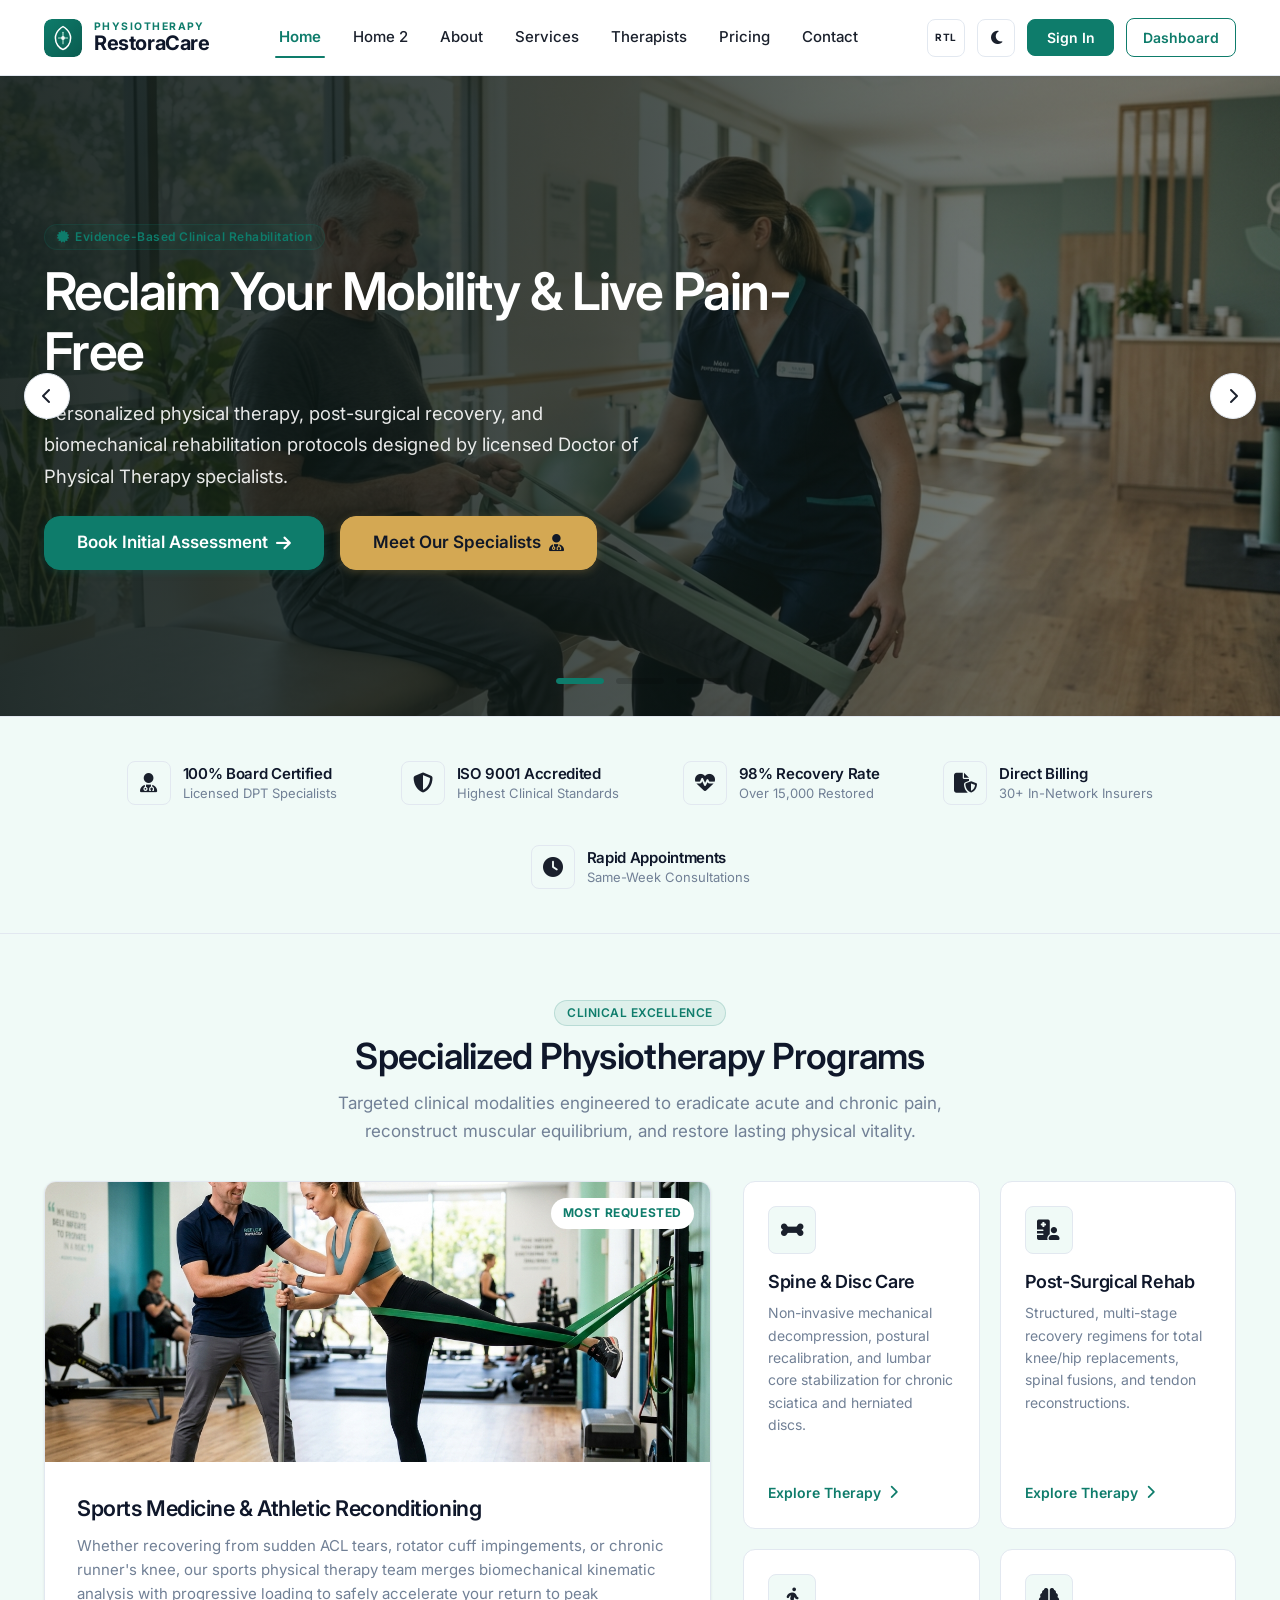
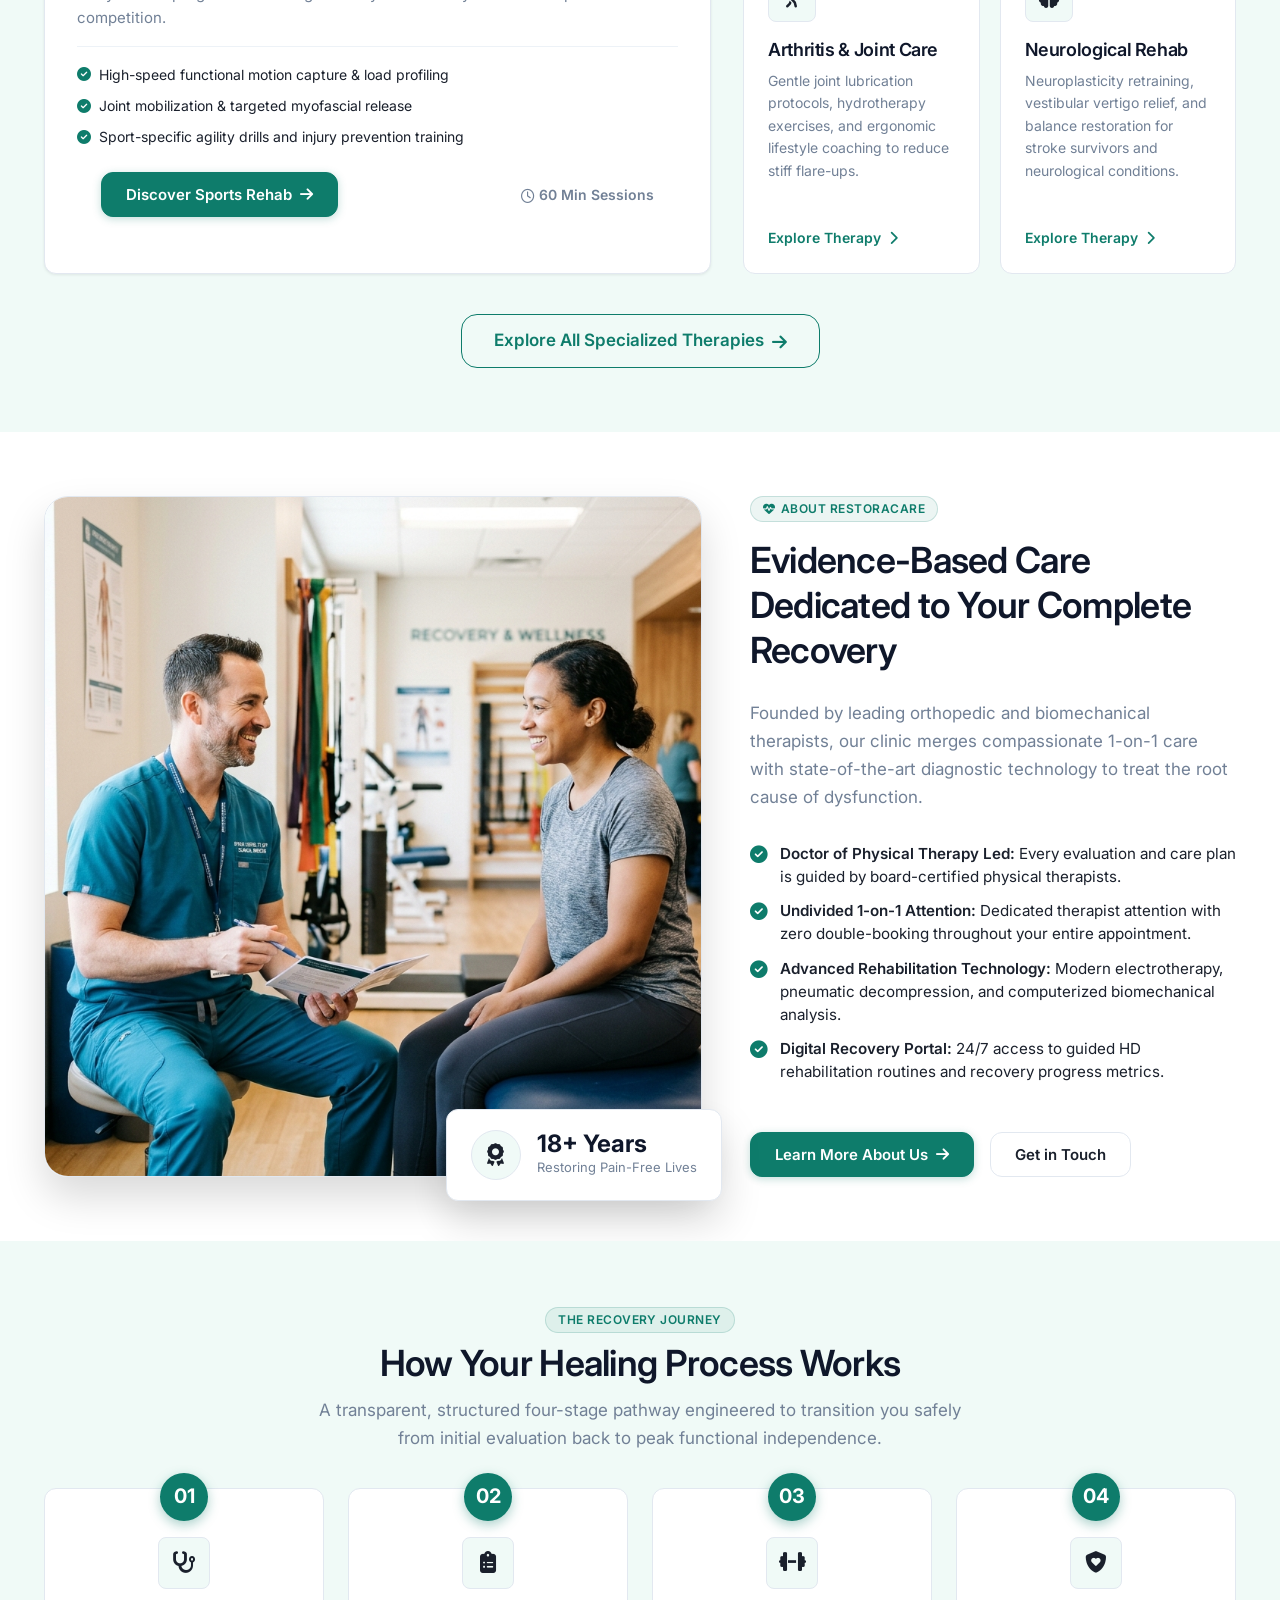
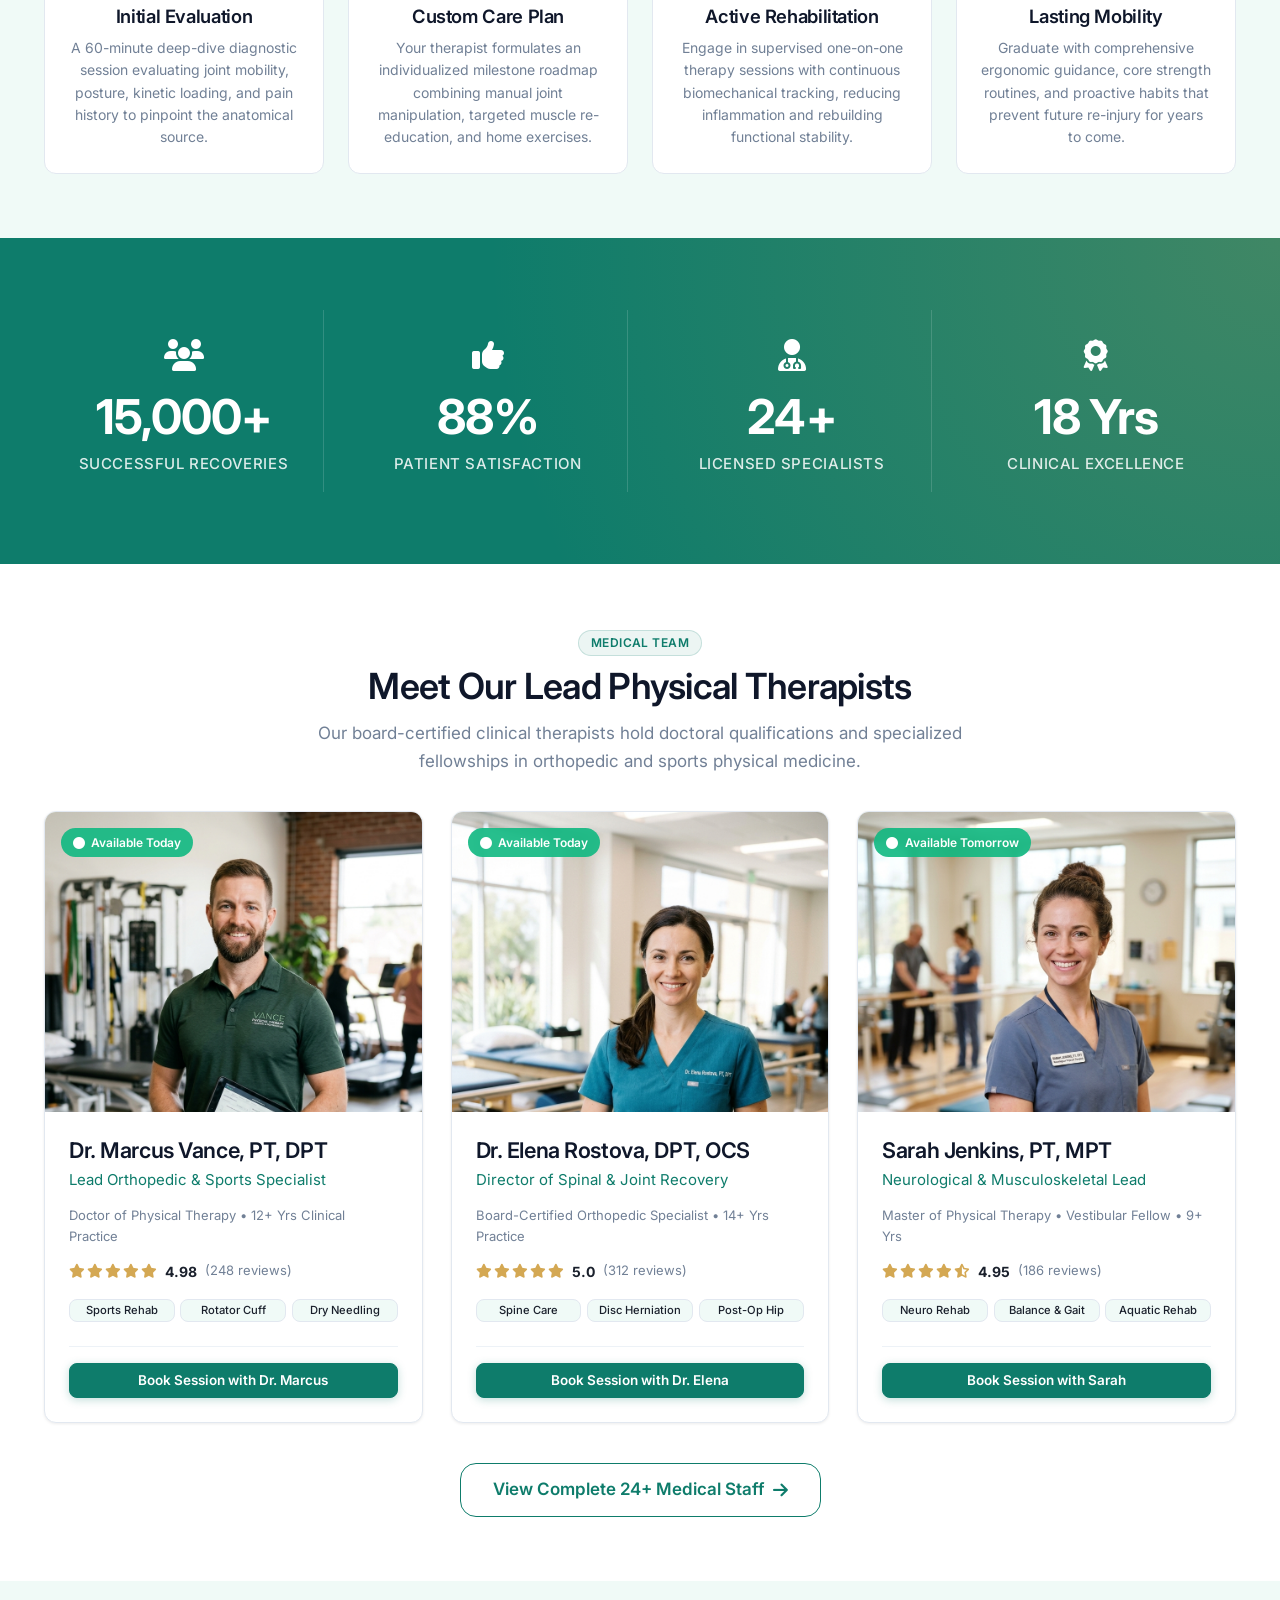
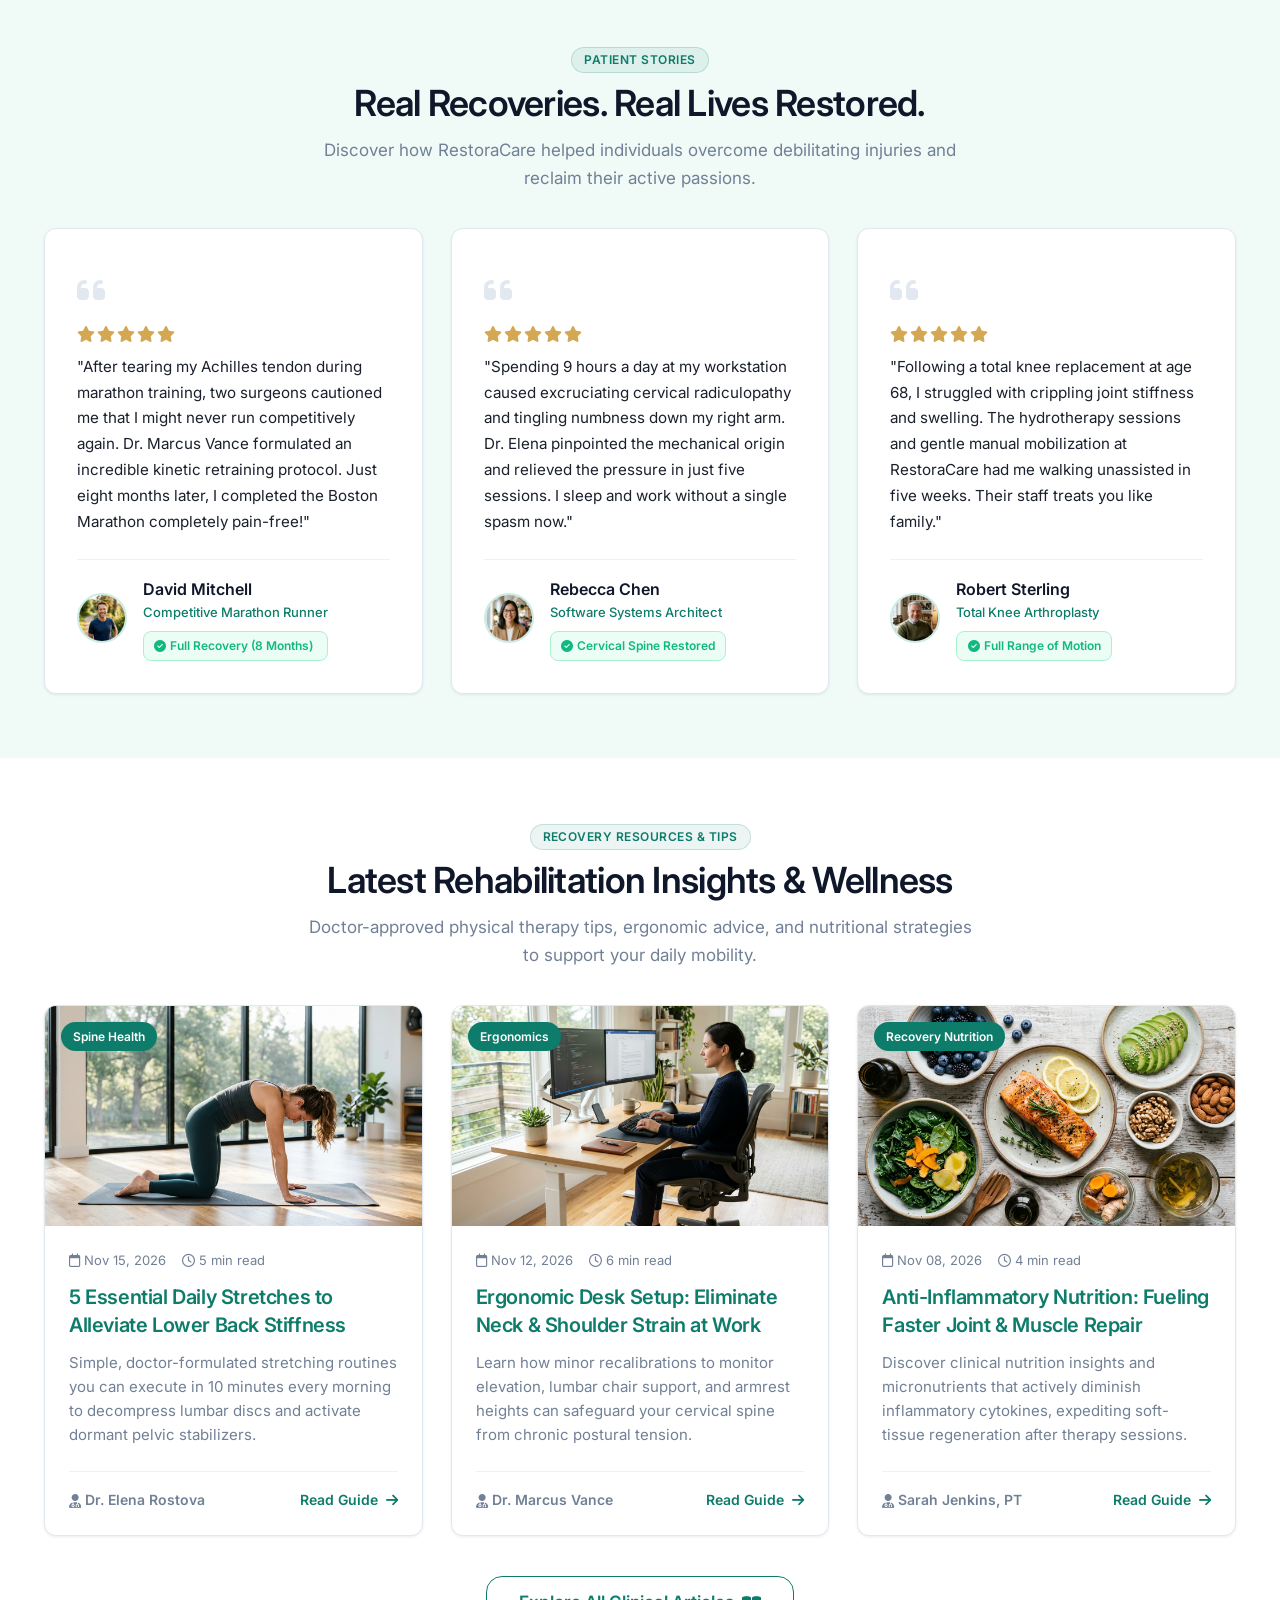
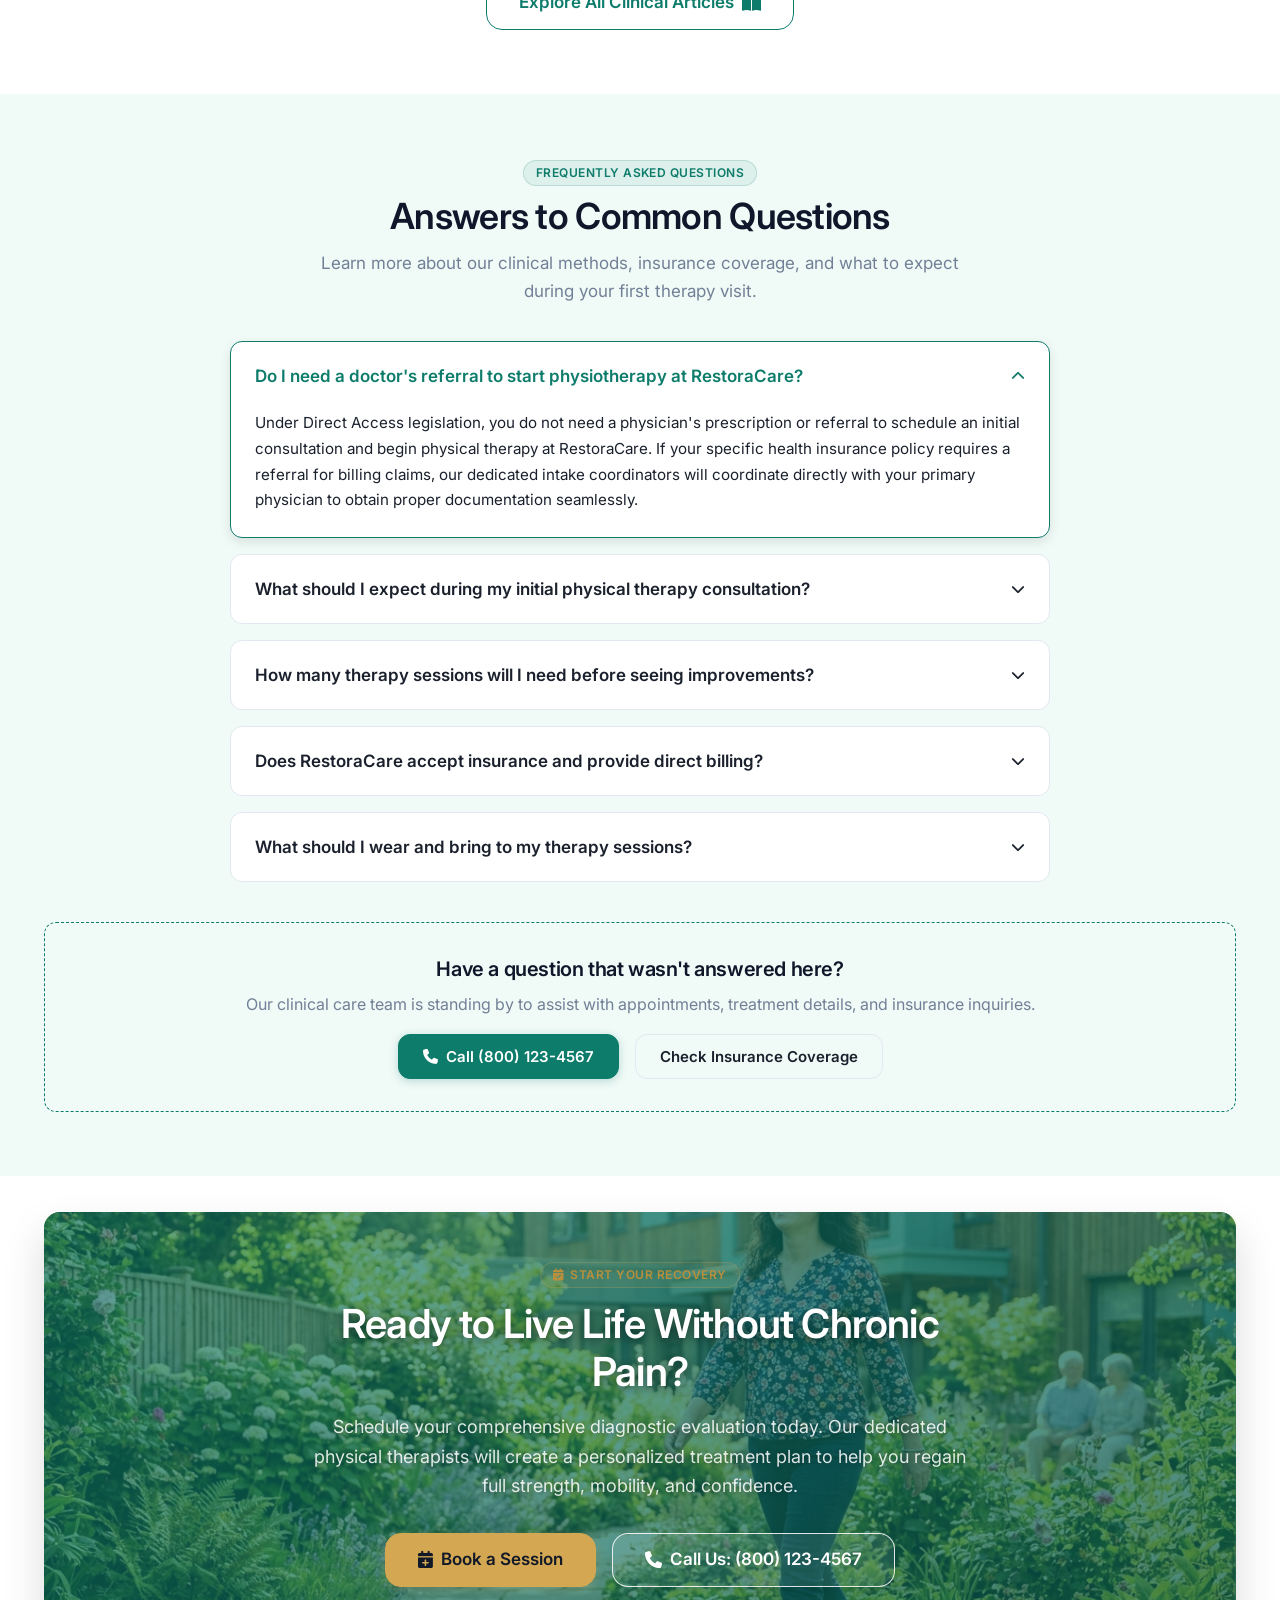
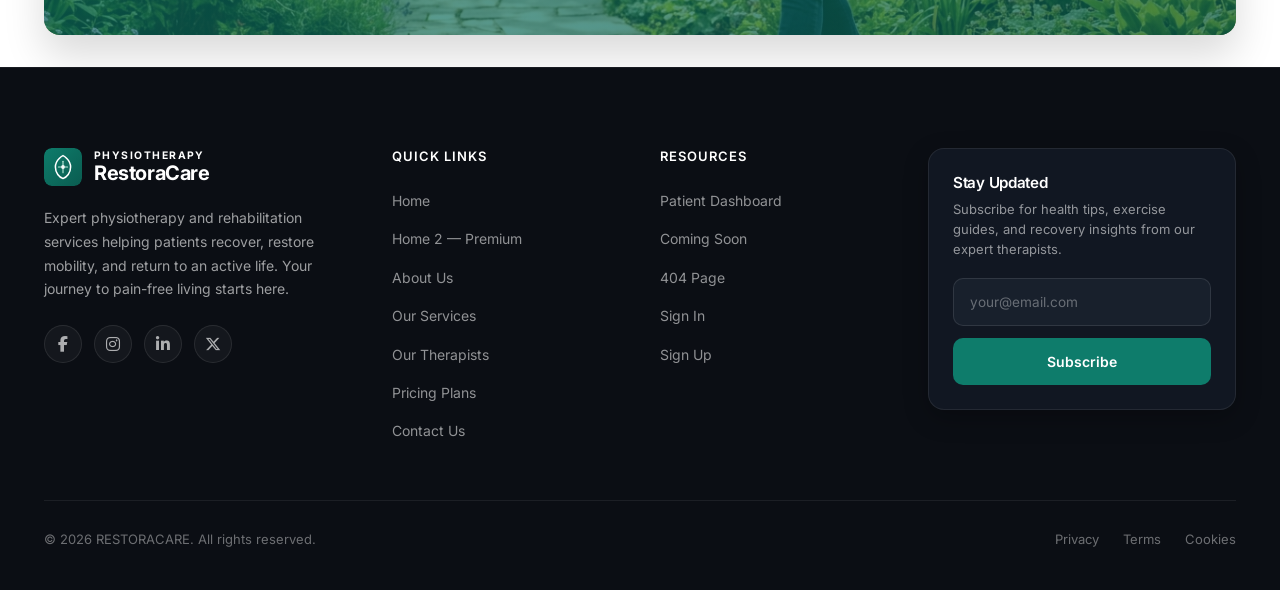
==== commit c102775d: "fix" ====
--- a/index.html
+++ b/index.html
@@ -10,7 +10,7 @@
     <link rel="preconnect" href="https://fonts.gstatic.com" crossorigin>
     <link href="https://fonts.googleapis.com/css2?family=Inter:wght@400;500;600;700&display=swap" rel="stylesheet">
     <link rel="stylesheet" href="https://cdnjs.cloudflare.com/ajax/libs/font-awesome/6.5.1/css/all.min.css">
-    <link rel="stylesheet" href="style.css?v=1">
+    <link rel="stylesheet" href="style.css?v=17">
     <script>(function(){try{if(localStorage.getItem('rc-dark')==='1'){document.documentElement.classList.add('dark')}if(localStorage.getItem('rc-rtl')==='1'){document.documentElement.setAttribute('dir','rtl')}}catch(e){}})();</script>
 </head>
 <body>
@@ -173,15 +173,15 @@
                         <p class="service-card-desc">Whether recovering from sudden ACL tears, rotator cuff impingements, or chronic runner's knee, our sports physical therapy team merges biomechanical kinematic analysis with progressive loading to safely accelerate your return to peak competition.</p>
                         <div class="service-features-list">
                             <div class="service-feature-item">
-                                <i class="fas fa-check-circle text-primary mr-2"></i>
+                                <i class="fas fa-check-circle mr-2"></i>
                                 <span>High-speed functional motion capture & load profiling</span>
                             </div>
                             <div class="service-feature-item">
-                                <i class="fas fa-check-circle text-primary mr-2"></i>
+                                <i class="fas fa-check-circle mr-2"></i>
                                 <span>Joint mobilization & targeted myofascial release</span>
                             </div>
                             <div class="service-feature-item">
-                                <i class="fas fa-check-circle text-primary mr-2"></i>
+                                <i class="fas fa-check-circle mr-2"></i>
                                 <span>Sport-specific agility drills and injury prevention training</span>
                             </div>
                         </div>
@@ -270,27 +270,25 @@
                 <div class="about-split-content">
                     <span class="badge badge-primary"><i class="fas fa-heart-pulse mr-2"></i> ABOUT RESTORACARE</span>
                     <h2 class="section-title">Evidence-Based Care Dedicated to Your Complete Recovery</h2>
-                    <p class="section-subtitle">At RestoraCare, we believe you should never have to compromise your lifestyle around chronic physical limitations or rely solely on temporary medication.</p>
-                    
-                    <p class="text-muted">Founded by leading orthopedic and biomechanical therapists, our clinic merges compassionate, 1-on-1 human connection with state-of-the-art diagnostic technology to treat the root cause of dysfunction.</p>
+                    <p class="section-subtitle">Founded by leading orthopedic and biomechanical therapists, our clinic merges compassionate 1-on-1 care with state-of-the-art diagnostic technology to treat the root cause of dysfunction.</p>
 
                     <!-- Key Pillars Check List -->
                     <div class="about-check-list">
                         <div class="about-check-item">
                             <i class="fas fa-circle-check"></i>
-                            <span><strong>Doctor of Physical Therapy (DPT) Led:</strong> Every patient evaluation and clinical treatment plan is overseen by fully accredited, board-certified physical therapists.</span>
+                            <span><strong>Doctor of Physical Therapy Led:</strong> Every evaluation and care plan is guided by board-certified physical therapists.</span>
                         </div>
                         <div class="about-check-item">
                             <i class="fas fa-circle-check"></i>
-                            <span><strong>Undivided 1-on-1 Attention:</strong> We reject rushed double-booking. Your assigned therapist remains exclusively by your side throughout your entire treatment slot.</span>
+                            <span><strong>Undivided 1-on-1 Attention:</strong> Dedicated therapist attention with zero double-booking throughout your entire appointment.</span>
                         </div>
                         <div class="about-check-item">
                             <i class="fas fa-circle-check"></i>
-                            <span><strong>Advanced Rehabilitation Equipment:</strong> Cutting-edge electrotherapy, pneumatic compression, traction tables, and computerized gait analysis.</span>
+                            <span><strong>Advanced Rehabilitation Technology:</strong> Modern electrotherapy, pneumatic decompression, and computerized biomechanical analysis.</span>
                         </div>
                         <div class="about-check-item">
                             <i class="fas fa-circle-check"></i>
-                            <span><strong>Digital Home Recovery Portal:</strong> 24/7 access to curated HD video rehabilitation routines and progress metrics through our patient dashboard.</span>
+                            <span><strong>Digital Recovery Portal:</strong> 24/7 access to guided HD rehabilitation routines and recovery progress metrics.</span>
                         </div>
                     </div>
 
@@ -470,7 +468,7 @@
                         </div>
 
                         <div class="therapist-specialties-wrap">
-                            <span class="specialty-tag">Spinal Decompression</span>
+                            <span class="specialty-tag">Spine Care</span>
                             <span class="specialty-tag">Disc Herniation</span>
                             <span class="specialty-tag">Post-Op Hip</span>
                         </div>
@@ -503,7 +501,7 @@
                         <div class="therapist-specialties-wrap">
                             <span class="specialty-tag">Neuro Rehab</span>
                             <span class="specialty-tag">Balance & Gait</span>
-                            <span class="specialty-tag">Aquatic Therapy</span>
+                            <span class="specialty-tag">Aquatic Rehab</span>
                         </div>
 
                         <div class="therapist-card-footer">
@@ -601,9 +599,91 @@
     </section>
 
     <!-- =========================================================================
-         9. FAQ SECTION (5 Questions with .faq-item > .faq-question + .faq-answer)
-         ========================================================================= -->
-    <section class="section fade-up" id="faq">
+         9. BLOG / TIPS SECTION (3 Cards: Stretching, Workplace, Nutrition)
+         ========================================================================= -->
+    <section class="section fade-up" id="blog">
+        <div class="container">
+            <!-- Section Header -->
+            <div class="section-header text-center">
+                <span class="badge badge-primary mb-2">RECOVERY RESOURCES & TIPS</span>
+                <h2 class="section-title">Latest Rehabilitation Insights & Wellness</h2>
+                <p class="section-subtitle">Doctor-approved physical therapy tips, ergonomic advice, and nutritional strategies to support your daily mobility.</p>
+            </div>
+
+            <!-- Blog Grid -->
+            <div class="blog-grid">
+                <!-- Blog Card 1 -->
+                <article class="blog-card">
+                    <div class="blog-media">
+                        <img src="assets/images/blog-stretching.jpg" alt="Person doing morning stretching exercise to relieve back stiffness">
+                        <span class="blog-category-badge">Spine Health</span>
+                    </div>
+                    <div class="blog-card-body">
+                        <div class="blog-meta">
+                            <span class="blog-meta-item"><i class="far fa-calendar mr-1"></i> Nov 15, 2026</span>
+                            <span class="blog-meta-item"><i class="far fa-clock mr-1"></i> 5 min read</span>
+                        </div>
+                        <h3 class="blog-title"><a href="services.html">5 Essential Daily Stretches to Alleviate Lower Back Stiffness</a></h3>
+                        <p class="blog-desc">Simple, doctor-formulated stretching routines you can execute in 10 minutes every morning to decompress lumbar discs and activate dormant pelvic stabilizers.</p>
+                        <div class="blog-card-footer">
+                            <span class="text-sm font-semibold text-muted"><i class="fas fa-user-doctor mr-1"></i> Dr. Elena Rostova</span>
+                            <a href="services.html" class="blog-read-link">Read Guide <i class="fas fa-arrow-right"></i></a>
+                        </div>
+                    </div>
+                </article>
+
+                <!-- Blog Card 2 -->
+                <article class="blog-card">
+                    <div class="blog-media">
+                        <img src="assets/images/blog-workplace.jpg" alt="Ergonomic desk posture setup for neck and shoulder comfort">
+                        <span class="blog-category-badge">Ergonomics</span>
+                    </div>
+                    <div class="blog-card-body">
+                        <div class="blog-meta">
+                            <span class="blog-meta-item"><i class="far fa-calendar mr-1"></i> Nov 12, 2026</span>
+                            <span class="blog-meta-item"><i class="far fa-clock mr-1"></i> 6 min read</span>
+                        </div>
+                        <h3 class="blog-title"><a href="services.html">Ergonomic Desk Setup: Eliminate Neck & Shoulder Strain at Work</a></h3>
+                        <p class="blog-desc">Learn how minor recalibrations to monitor elevation, lumbar chair support, and armrest heights can safeguard your cervical spine from chronic postural tension.</p>
+                        <div class="blog-card-footer">
+                            <span class="text-sm font-semibold text-muted"><i class="fas fa-user-doctor mr-1"></i> Dr. Marcus Vance</span>
+                            <a href="services.html" class="blog-read-link">Read Guide <i class="fas fa-arrow-right"></i></a>
+                        </div>
+                    </div>
+                </article>
+
+                <!-- Blog Card 3 -->
+                <article class="blog-card">
+                    <div class="blog-media">
+                        <img src="assets/images/blog-nutrition.jpg" alt="Anti-inflammatory nutrition fueling muscle and joint repair">
+                        <span class="blog-category-badge">Recovery Nutrition</span>
+                    </div>
+                    <div class="blog-card-body">
+                        <div class="blog-meta">
+                            <span class="blog-meta-item"><i class="far fa-calendar mr-1"></i> Nov 08, 2026</span>
+                            <span class="blog-meta-item"><i class="far fa-clock mr-1"></i> 4 min read</span>
+                        </div>
+                        <h3 class="blog-title"><a href="services.html">Anti-Inflammatory Nutrition: Fueling Faster Joint & Muscle Repair</a></h3>
+                        <p class="blog-desc">Discover clinical nutrition insights and micronutrients that actively diminish inflammatory cytokines, expediting soft-tissue regeneration after therapy sessions.</p>
+                        <div class="blog-card-footer">
+                            <span class="text-sm font-semibold text-muted"><i class="fas fa-user-doctor mr-1"></i> Sarah Jenkins, PT</span>
+                            <a href="services.html" class="blog-read-link">Read Guide <i class="fas fa-arrow-right"></i></a>
+                        </div>
+                    </div>
+                </article>
+            </div>
+
+            <!-- View All Link -->
+            <div class="text-center mt-10">
+                <a href="services.html" class="btn btn-outline-primary btn-lg">Explore All Clinical Articles <i class="fas fa-book-open ml-2"></i></a>
+            </div>
+        </div>
+    </section>
+
+    <!-- =========================================================================
+         10. FAQ SECTION (5 Questions with .faq-item > .faq-question + .faq-answer)
+         ========================================================================= -->
+    <section class="section section-alt fade-up" id="faq">
         <div class="container">
             <!-- Section Header -->
             <div class="section-header text-center">
@@ -683,7 +763,7 @@
     </section>
 
     <!-- =========================================================================
-         10. CTA BANNER (Full-Width Background Overlay: Book a Session + Call Us)
+         11. CTA BANNER (Full-Width Background Overlay: Book a Session + Call Us)
          ========================================================================= -->
     <section class="section section-sm fade-up" aria-label="Book a Physical Therapy Consultation">
         <div class="container">
@@ -701,88 +781,6 @@
         </div>
     </section>
 
-    <!-- =========================================================================
-         11. BLOG / TIPS SECTION (3 Cards: Stretching, Workplace, Nutrition)
-         ========================================================================= -->
-    <section class="section fade-up" id="blog">
-        <div class="container">
-            <!-- Section Header -->
-            <div class="section-header text-center">
-                <span class="badge badge-primary mb-2">RECOVERY RESOURCES & TIPS</span>
-                <h2 class="section-title">Latest Rehabilitation Insights & Wellness</h2>
-                <p class="section-subtitle">Doctor-approved physical therapy tips, ergonomic advice, and nutritional strategies to support your daily mobility.</p>
-            </div>
-
-            <!-- Blog Grid -->
-            <div class="blog-grid">
-                <!-- Blog Card 1 -->
-                <article class="blog-card">
-                    <div class="blog-media">
-                        <img src="assets/images/blog-stretching.jpg" alt="Person doing morning stretching exercise to relieve back stiffness">
-                        <span class="blog-category-badge">Spine Health</span>
-                    </div>
-                    <div class="blog-card-body">
-                        <div class="blog-meta">
-                            <span class="blog-meta-item"><i class="far fa-calendar mr-1"></i> Nov 15, 2026</span>
-                            <span class="blog-meta-item"><i class="far fa-clock mr-1"></i> 5 min read</span>
-                        </div>
-                        <h3 class="blog-title"><a href="services.html">5 Essential Daily Stretches to Alleviate Lower Back Stiffness</a></h3>
-                        <p class="blog-desc">Simple, doctor-formulated stretching routines you can execute in 10 minutes every morning to decompress lumbar discs and activate dormant pelvic stabilizers.</p>
-                        <div class="blog-card-footer">
-                            <span class="text-sm font-semibold text-muted"><i class="fas fa-user-doctor mr-1"></i> Dr. Elena Rostova</span>
-                            <a href="services.html" class="blog-read-link">Read Guide <i class="fas fa-arrow-right"></i></a>
-                        </div>
-                    </div>
-                </article>
-
-                <!-- Blog Card 2 -->
-                <article class="blog-card">
-                    <div class="blog-media">
-                        <img src="assets/images/blog-workplace.jpg" alt="Ergonomic desk posture setup for neck and shoulder comfort">
-                        <span class="blog-category-badge">Ergonomics</span>
-                    </div>
-                    <div class="blog-card-body">
-                        <div class="blog-meta">
-                            <span class="blog-meta-item"><i class="far fa-calendar mr-1"></i> Nov 12, 2026</span>
-                            <span class="blog-meta-item"><i class="far fa-clock mr-1"></i> 6 min read</span>
-                        </div>
-                        <h3 class="blog-title"><a href="services.html">Ergonomic Desk Setup: Eliminate Neck & Shoulder Strain at Work</a></h3>
-                        <p class="blog-desc">Learn how minor recalibrations to monitor elevation, lumbar chair support, and armrest heights can safeguard your cervical spine from chronic postural tension.</p>
-                        <div class="blog-card-footer">
-                            <span class="text-sm font-semibold text-muted"><i class="fas fa-user-doctor mr-1"></i> Dr. Marcus Vance</span>
-                            <a href="services.html" class="blog-read-link">Read Guide <i class="fas fa-arrow-right"></i></a>
-                        </div>
-                    </div>
-                </article>
-
-                <!-- Blog Card 3 -->
-                <article class="blog-card">
-                    <div class="blog-media">
-                        <img src="assets/images/blog-nutrition.jpg" alt="Anti-inflammatory nutrition fueling muscle and joint repair">
-                        <span class="blog-category-badge">Recovery Nutrition</span>
-                    </div>
-                    <div class="blog-card-body">
-                        <div class="blog-meta">
-                            <span class="blog-meta-item"><i class="far fa-calendar mr-1"></i> Nov 08, 2026</span>
-                            <span class="blog-meta-item"><i class="far fa-clock mr-1"></i> 4 min read</span>
-                        </div>
-                        <h3 class="blog-title"><a href="services.html">Anti-Inflammatory Nutrition: Fueling Faster Joint & Muscle Repair</a></h3>
-                        <p class="blog-desc">Discover clinical nutrition insights and micronutrients that actively diminish inflammatory cytokines, expediting soft-tissue regeneration after therapy sessions.</p>
-                        <div class="blog-card-footer">
-                            <span class="text-sm font-semibold text-muted"><i class="fas fa-user-doctor mr-1"></i> Sarah Jenkins, PT</span>
-                            <a href="services.html" class="blog-read-link">Read Guide <i class="fas fa-arrow-right"></i></a>
-                        </div>
-                    </div>
-                </article>
-            </div>
-
-            <!-- View All Link -->
-            <div class="text-center mt-10">
-                <a href="services.html" class="btn btn-outline-primary btn-lg">Explore All Clinical Articles <i class="fas fa-book-open ml-2"></i></a>
-            </div>
-        </div>
-    </section>
-
     <!-- Footer Component Container -->
     <div id="footer-placeholder"></div>
 
--- a/style.css
+++ b/style.css
@@ -919,6 +919,22 @@
   transform: translateY(-2px);
 }
 
+/* White Outline Button (for dark banners) */
+.btn-outline-white {
+  background-color: transparent;
+  color: #FFFFFF !important;
+  border: 1.5px solid rgba(255, 255, 255, 0.75);
+  box-shadow: 0 2px 8px rgba(0, 0, 0, 0.1);
+}
+
+.btn-outline-white:hover {
+  background-color: #FFFFFF;
+  color: #0F172A !important;
+  border-color: #FFFFFF;
+  box-shadow: 0 6px 18px rgba(0, 0, 0, 0.2);
+  transform: translateY(-2px);
+}
+
 /* Dark Solid Button */
 .btn-dark {
   background-color: #1F2937;
@@ -1042,7 +1058,13 @@
               box-shadow var(--transition-normal),
               backdrop-filter var(--transition-normal),
               border-color var(--transition-normal);
-  border-bottom: 1px solid transparent;
+}
+
+html.dark .navbar,
+.navbar.dark {
+  background-color: rgba(17, 24, 39, 0.96) !important;
+  border-bottom: 1px solid var(--border) !important;
+  box-shadow: 0 1px 4px rgba(0, 0, 0, 0.3);
 }
 
 /* Scrolled Navbar (Glass Effect) */
@@ -1054,8 +1076,9 @@
   border-bottom: 1px solid var(--border);
 }
 
-html.dark .navbar.scrolled {
-  background-color: rgba(17, 24, 39, 0.92);
+html.dark .navbar.scrolled,
+.navbar.dark.scrolled {
+  background-color: rgba(17, 24, 39, 0.92) !important;
   backdrop-filter: blur(14px);
   -webkit-backdrop-filter: blur(14px);
   border-bottom: 1px solid var(--border);
@@ -1150,6 +1173,11 @@
 .nav-link.active {
   color: var(--primary);
   font-weight: 600;
+}
+
+html.dark .nav-link:hover,
+html.dark .nav-link.active {
+  color: var(--primary-light);
 }
 
 .nav-link::after {
@@ -1162,6 +1190,10 @@
   background-color: var(--primary);
   border-radius: 2px;
   transition: width var(--transition-normal);
+}
+
+html.dark .nav-link::after {
+  background-color: var(--primary-light);
 }
 
 .nav-link:hover::after,
@@ -1241,98 +1273,265 @@
   transform: translateY(-1px);
 }
 
+html.dark .btn-nav-dashboard {
+  color: var(--primary-light);
+  border-color: var(--primary-light);
+}
+
+html.dark .btn-nav-dashboard:hover,
+html.dark .btn-nav-dashboard.active {
+  background-color: var(--primary-light);
+  color: #111827 !important;
+  box-shadow: 0 2px 8px rgba(18, 153, 127, 0.35);
+}
+
 /* Mobile Hamburger Menu Button */
 .mobile-menu-btn {
   display: none;
-  background: none;
-  border: none;
+  width: 2.25rem;
+  height: 2.25rem;
+  align-items: center;
+  justify-content: center;
+  border-radius: var(--radius-sm);
+  background: var(--bg-card);
+  border: 1px solid var(--border);
   color: var(--text);
-  font-size: 1.35rem;
   cursor: pointer;
-  padding: 0.4rem;
-  border-radius: var(--radius-xs);
-  line-height: 1;
+  transition: var(--transition-fast);
+  font-size: 1.1rem;
 }
 
 .mobile-menu-btn:hover {
+  border-color: var(--primary);
   color: var(--primary);
 }
 
-/* Mobile Drawer Backdrop */
+/* Mobile Dropdown Backdrop */
 .mobile-backdrop {
+  display: none;
   position: fixed;
   inset: 0;
-  background-color: var(--bg-backdrop);
-  backdrop-filter: blur(4px);
-  -webkit-backdrop-filter: blur(4px);
-  z-index: var(--z-backdrop);
-  opacity: 0;
-  visibility: hidden;
-  transition: opacity var(--transition-normal), visibility var(--transition-normal);
+  background: rgba(0, 0, 0, 0.6);
+  backdrop-filter: blur(6px);
+  -webkit-backdrop-filter: blur(6px);
+  z-index: 990;
+  top: 4rem;
 }
 
 .mobile-backdrop.open {
-  opacity: 1;
-  visibility: visible;
-}
-
-/* Mobile Slide-Out Menu Drawer */
+  display: block;
+}
+
+/* Mobile Dropdown Menu */
 .mobile-menu {
-  position: fixed;
-  top: 0;
+  display: none;
+  position: absolute;
+  top: 100%;
+  left: 0;
   right: 0;
-  bottom: 0;
-  width: 310px;
-  max-width: 85vw;
-  background-color: var(--bg-card);
-  box-shadow: var(--shadow-xl);
-  z-index: var(--z-modal);
-  padding: 5.5rem var(--space-6) var(--space-6);
+  background: var(--bg-card);
+  border-bottom: 1px solid var(--border);
+  box-shadow: 0 12px 30px rgba(0, 0, 0, 0.15);
+  z-index: 995;
+  padding: 1.25rem;
+  box-sizing: border-box;
+}
+
+.mobile-menu.open {
+  display: block;
+  animation: fadeInDown 0.25s cubic-bezier(0.16, 1, 0.3, 1);
+}
+
+@keyframes fadeInDown {
+  from {
+    opacity: 0;
+    transform: translateY(-8px);
+  }
+  to {
+    opacity: 1;
+    transform: translateY(0);
+  }
+}
+
+.mobile-menu .mob-link {
+  display: block;
+  padding: 0.75rem 1rem;
+  border-radius: var(--radius-sm);
+  font-family: var(--font-heading);
+  font-weight: 500;
+  font-size: 0.875rem;
+  color: var(--text);
+  text-decoration: none;
+  transition: var(--transition-fast);
+}
+
+.mobile-menu .mob-link:hover,
+.mobile-menu .mob-link.active {
+  background: rgba(14, 124, 107, 0.08);
+  color: var(--primary);
+}
+
+html.dark .mobile-menu .mob-link:hover,
+html.dark .mobile-menu .mob-link.active {
+  background: rgba(18, 153, 127, 0.15);
+  color: var(--primary-light);
+}
+
+.mobile-menu .mob-actions {
+  margin-top: 0.75rem;
+  padding-top: 0.75rem;
+  border-top: 1px solid var(--border);
   display: flex;
   flex-direction: column;
-  gap: var(--space-3);
-  transform: translateX(100%);
-  transition: transform 0.35s cubic-bezier(0.16, 1, 0.3, 1);
-  overflow-y: auto;
-  border-left: 1px solid var(--border);
-}
-
-.mobile-menu.open {
-  transform: translateX(0);
-}
-
-.mob-link {
-  font-size: 1.05rem;
-  font-weight: 500;
-  color: var(--text);
-  padding: 0.8rem 0;
-  border-bottom: 1px solid var(--border-light);
+  gap: 0.5rem;
+}
+
+.mobile-menu .mob-toggles {
+  display: flex;
+  align-items: center;
+  justify-content: center;
+  gap: 0.5rem;
+  margin-top: 0.75rem;
+}
+
+/* ==========================================================================
+   6.5. STANDARDIZED PAGE HERO BANNER & BREADCRUMBS (Sub-Pages)
+   ========================================================================== */
+
+.page-hero {
+  position: relative;
+  background-position: center;
+  background-size: cover;
+  background-repeat: no-repeat;
+  min-height: 420px;
+  display: flex;
+  align-items: center;
+  justify-content: center;
+  padding: 4.5rem 0;
+  color: #FFFFFF;
+  text-align: center;
+  overflow: hidden;
+  box-sizing: border-box;
+}
+
+.page-hero-about {
+  background-image: linear-gradient(135deg, rgba(10, 92, 80, 0.72) 0%, rgba(15, 23, 42, 0.80) 100%),
+                    url('assets/images/about-hero.jpg');
+}
+
+.page-hero-services {
+  background-image: linear-gradient(135deg, rgba(10, 92, 80, 0.72) 0%, rgba(15, 23, 42, 0.80) 100%),
+                    url('assets/images/services-hero.jpg');
+}
+
+.page-hero-therapists {
+  background-image: linear-gradient(135deg, rgba(10, 92, 80, 0.72) 0%, rgba(15, 23, 42, 0.80) 100%),
+                    url('assets/images/therapists-hero.jpg');
+}
+
+.page-hero-pricing {
+  background-image: linear-gradient(135deg, rgba(10, 92, 80, 0.72) 0%, rgba(15, 23, 42, 0.80) 100%),
+                    url('assets/images/pricing-hero.jpg');
+}
+
+.page-hero-contact {
+  background-image: linear-gradient(135deg, rgba(10, 92, 80, 0.72) 0%, rgba(15, 23, 42, 0.80) 100%),
+                    url('assets/images/contact-hero.jpg');
+}
+
+.page-hero .container {
+  width: 100%;
+}
+
+.page-hero::before {
+  content: '';
+  position: absolute;
+  inset: 0;
+  background: radial-gradient(circle at 50% 30%, rgba(212, 168, 83, 0.15) 0%, transparent 65%);
+  pointer-events: none;
+}
+
+.breadcrumb-nav {
+  display: flex;
+  justify-content: center;
+  margin-bottom: 1.25rem;
+  position: relative;
+  z-index: 2;
+}
+
+.breadcrumb {
+  display: inline-flex;
+  align-items: center;
+  gap: 0.6rem;
+  list-style: none;
+  background: rgba(255, 255, 255, 0.12);
+  backdrop-filter: blur(8px);
+  -webkit-backdrop-filter: blur(8px);
+  padding: 0.45rem 1.25rem;
+  border-radius: var(--radius-full);
+  font-size: 0.875rem;
+  border: 1px solid rgba(255, 255, 255, 0.18);
+  margin: 0;
+}
+
+.breadcrumb li {
+  display: inline-flex;
+  align-items: center;
+}
+
+.breadcrumb a {
+  color: rgba(255, 255, 255, 0.9);
   text-decoration: none;
-  transition: color var(--transition-fast), padding-left var(--transition-fast);
-}
-
-.mob-link:hover,
-.mob-link.active {
-  color: var(--primary);
+  transition: color var(--transition-fast);
+  display: inline-flex;
+  align-items: center;
+  gap: 0.4rem;
+}
+
+.breadcrumb a:hover {
+  color: var(--secondary-light);
+}
+
+.breadcrumb-separator {
+  font-size: 0.65rem;
+  color: rgba(255, 255, 255, 0.5);
+  margin: 0 0.15rem;
+}
+
+.breadcrumb [aria-current="page"] {
+  color: var(--secondary-light);
   font-weight: 600;
-  padding-left: var(--space-2);
-}
-
-.mob-actions {
-  display: flex;
-  flex-direction: column;
-  gap: var(--space-3);
-  margin-top: var(--space-6);
-}
-
-.mob-toggles {
-  display: flex;
-  align-items: center;
-  justify-content: center;
-  gap: var(--space-4);
-  margin-top: auto;
-  padding-top: var(--space-6);
-  border-top: 1px solid var(--border);
+}
+
+.page-hero-title {
+  font-size: 3.25rem;
+  font-weight: 600;
+  letter-spacing: -0.025em;
+  margin-bottom: 1.15rem;
+  color: #FFFFFF;
+  line-height: 1.15;
+  position: relative;
+  z-index: 2;
+}
+
+.page-hero-subtitle {
+  font-size: 1.15rem;
+  color: rgba(255, 255, 255, 0.9);
+  max-width: 680px;
+  margin: 0 auto;
+  line-height: 1.65;
+  position: relative;
+  z-index: 2;
+}
+
+@media (max-width: 768px) {
+  .page-hero {
+    min-height: 340px;
+    padding: 3.5rem 0 3rem;
+  }
+  .page-hero-title {
+    font-size: 2.35rem;
+  }
 }
 
 /* ==========================================================================
@@ -1340,230 +1539,264 @@
    ========================================================================== */
 
 .footer {
-  background-color: #0D1B1E;
-  color: #E2E8F0;
-  padding: 3.25rem 0 1.75rem;
-  border-top: 1px solid rgba(255, 255, 255, 0.08);
+  background: #0B0E14;
+  color: #fff;
+  padding: 5rem 0 2.5rem;
+  border-top: 1px solid rgba(255, 255, 255, 0.06);
   position: relative;
   overflow: hidden;
 }
 
-html.dark .footer {
-  background-color: #0A0F1D;
-  border-top: 1px solid var(--border);
-}
-
-.footer::before {
-  content: '';
-  position: absolute;
-  top: 0;
-  left: 0;
-  right: 0;
-  height: 3px;
-  background: linear-gradient(90deg, var(--primary) 0%, var(--secondary) 50%, var(--primary) 100%);
-}
-
 .footer-grid {
   display: grid;
-  grid-template-columns: 2fr 1fr 1fr 1.8fr;
-  gap: var(--space-10);
-  margin-bottom: 2rem;
-}
-
-/* Footer Column 1: Brand & Socials */
-.footer-brand {
-  display: flex;
-  flex-direction: column;
-  gap: var(--space-4);
+  grid-template-columns: 1.35fr 1fr 1fr 1.35fr;
+  gap: 3rem 2.5rem;
+  margin-bottom: 3.5rem;
+  align-items: start;
+}
+
+/* Tablet view (matches 768px reference layout: 2 columns x 2 rows, left-aligned) */
+@media (max-width: 991px) and (min-width: 576px) {
+  .footer-grid {
+    grid-template-columns: repeat(2, 1fr) !important;
+    gap: 3rem 2.5rem !important;
+    text-align: left !important;
+  }
+  .footer-socials {
+    justify-content: flex-start !important;
+  }
+}
+
+/* Mobile view (< 576px) */
+@media (max-width: 575px) {
+  .footer {
+    padding: 3.5rem 0 2rem !important;
+  }
+  .footer-grid {
+    grid-template-columns: 1fr !important;
+    gap: 2.25rem !important;
+    text-align: left !important;
+    margin-bottom: 2.5rem !important;
+  }
+  .footer-bottom {
+    flex-direction: column !important;
+    align-items: flex-start !important;
+    gap: 1rem !important;
+  }
 }
 
 .footer-logo {
   display: inline-flex;
-  margin-bottom: var(--space-2);
+  align-items: center;
+  gap: 0.75rem;
+  text-decoration: none;
+  margin-bottom: 1.25rem;
+}
+
+.footer-logo .brand-top {
+  color: #FFFFFF !important;
+  font-weight: 700;
+  font-family: var(--font-heading);
 }
 
 .footer-brand p {
-  color: #94A3B8;
-  font-size: 0.9375rem;
-  line-height: 1.65;
+  color: rgba(255, 255, 255, 0.6);
+  font-size: 0.875rem;
+  line-height: 1.7;
+  margin: 0 0 1.5rem 0;
   max-width: 380px;
 }
 
 .footer-socials {
   display: flex;
   align-items: center;
-  gap: var(--space-3);
-  margin-top: var(--space-2);
+  gap: 0.75rem;
 }
 
 .footer-social-link {
-  width: 38px;
-  height: 38px;
-  border-radius: var(--radius-sm);
-  background-color: rgba(255, 255, 255, 0.06);
-  border: 1px solid rgba(255, 255, 255, 0.12);
-  color: #E2E8F0;
+  width: 2.375rem;
+  height: 2.375rem;
   display: inline-flex;
   align-items: center;
   justify-content: center;
+  border-radius: 50%;
+  background: rgba(255, 255, 255, 0.04);
+  border: 1px solid rgba(255, 255, 255, 0.09);
+  color: rgba(255, 255, 255, 0.65);
+  transition: var(--transition-fast);
   text-decoration: none;
-  transition: all var(--transition-normal);
 }
 
 .footer-social-link:hover {
-  background-color: var(--primary);
   border-color: var(--primary);
   color: #FFFFFF;
-  transform: translateY(-3px);
-  box-shadow: 0 4px 12px rgba(14, 124, 107, 0.35);
-}
-
-/* Footer Link Columns */
+  background: rgba(14, 124, 107, 0.25);
+  transform: translateY(-2px);
+  box-shadow: 0 4px 14px rgba(14, 124, 107, 0.25);
+}
+
+.footer-social-link i,
+.footer-social-link svg {
+  font-size: 1rem;
+}
+
 .footer-col-title {
+  font-family: var(--font-heading);
+  font-weight: 700;
+  font-size: 0.8125rem;
+  text-transform: uppercase;
+  letter-spacing: 0.08em;
   color: #FFFFFF;
+  margin-bottom: 1.35rem;
+}
+
+.footer-links {
+  list-style: none;
+  padding: 0;
+  margin: 0;
+}
+
+.footer-links li {
+  margin-bottom: 0.75rem;
+}
+
+.footer-links li:last-child {
+  margin-bottom: 0;
+}
+
+.footer-links a {
+  color: rgba(255, 255, 255, 0.55);
   font-size: 0.875rem;
+  text-decoration: none;
+  transition: var(--transition-fast);
+  display: inline-block;
+}
+
+.footer-links a:hover {
+  color: #FFFFFF;
+  transform: translateX(4px);
+}
+
+/* Newsletter Card */
+.footer-newsletter-card {
+  background: #111722;
+  border: 1px solid rgba(255, 255, 255, 0.08);
+  border-radius: 16px;
+  padding: 1.5rem;
+  box-shadow: 0 8px 24px rgba(0, 0, 0, 0.25);
+}
+
+.footer-newsletter-title {
+  font-family: var(--font-heading);
+  color: #FFFFFF;
+  font-size: 0.95rem;
   font-weight: 700;
-  letter-spacing: 0.08em;
-  text-transform: uppercase;
-  margin-bottom: var(--space-5);
-  position: relative;
-  display: inline-block;
-}
-
-.footer-col-title::after {
-  content: '';
-  position: absolute;
-  bottom: -6px;
-  left: 0;
-  width: 24px;
-  height: 2px;
-  background-color: var(--secondary);
-  border-radius: 2px;
-}
-
-.footer-links {
+  margin-bottom: 0.35rem;
+}
+
+.footer-newsletter-desc {
+  color: rgba(255, 255, 255, 0.55);
+  font-size: 0.8125rem;
+  line-height: 1.55;
+  margin-bottom: 1.15rem;
+}
+
+.footer-newsletter-form {
   display: flex;
   flex-direction: column;
-  gap: var(--space-3);
-}
-
-.footer-links li a {
-  color: #94A3B8;
-  font-size: 0.9375rem;
-  text-decoration: none;
-  transition: all var(--transition-fast);
-  display: inline-block;
-}
-
-.footer-links li a:hover {
-  color: var(--secondary);
-  transform: translateX(4px);
-}
-
-/* Footer Newsletter Card (Column 4) */
-.footer-newsletter-card {
-  background-color: rgba(255, 255, 255, 0.04);
-  border: 1px solid rgba(255, 255, 255, 0.1);
-  border-radius: var(--radius-lg);
-  padding: var(--space-6);
-  box-shadow: var(--shadow-md);
-}
-
-.footer-newsletter-title {
-  color: #FFFFFF;
-  font-size: 1.15rem;
-  font-weight: 600;
-  margin-bottom: var(--space-2);
-}
-
-.footer-newsletter-desc {
-  color: #94A3B8;
-  font-size: 0.875rem;
-  line-height: 1.6;
-  margin-bottom: var(--space-4);
-}
-
-.footer-newsletter-form {
-  display: flex;
-  flex-direction: column;
-  gap: var(--space-3);
+  gap: 0.75rem;
 }
 
 .footer-newsletter-input {
   width: 100%;
   padding: 0.75rem 1rem;
-  border-radius: var(--radius-sm);
-  background-color: rgba(255, 255, 255, 0.08);
-  border: 1px solid rgba(255, 255, 255, 0.16);
+  background: #18202C;
+  border: 1px solid rgba(255, 255, 255, 0.1);
+  border-radius: 10px;
   color: #FFFFFF;
-  font-size: 0.9rem;
-  transition: all var(--transition-fast);
+  font-family: var(--font-family);
+  font-size: 0.85rem;
+  outline: none;
+  transition: var(--transition-fast);
+  box-sizing: border-box;
+}
+
+.footer-newsletter-input:focus {
+  border-color: var(--primary);
+  background: #1D2736;
+  box-shadow: 0 0 0 3px rgba(14, 124, 107, 0.2);
 }
 
 .footer-newsletter-input::placeholder {
-  color: #64748B;
-}
-
-.footer-newsletter-input:focus {
-  outline: none;
-  border-color: var(--primary-light);
-  background-color: rgba(255, 255, 255, 0.12);
-  box-shadow: 0 0 0 3px rgba(18, 153, 127, 0.25);
+  color: rgba(255, 255, 255, 0.35);
 }
 
 .footer-newsletter-btn {
-  background-color: var(--primary);
+  width: 100%;
+  padding: 0.75rem 1rem;
+  background: var(--primary);
   color: #FFFFFF;
   border: none;
-  padding: 0.75rem 1.25rem;
-  border-radius: var(--radius-sm);
+  border-radius: 10px;
+  font-family: var(--font-heading);
   font-weight: 600;
-  font-size: 0.9rem;
+  font-size: 0.875rem;
   cursor: pointer;
-  transition: all var(--transition-fast);
+  transition: var(--transition-fast);
+  display: flex;
+  align-items: center;
+  justify-content: center;
 }
 
 .footer-newsletter-btn:hover {
-  background-color: var(--primary-light);
+  background: var(--primary-light);
+  transform: translateY(-1px);
   box-shadow: 0 4px 14px rgba(14, 124, 107, 0.35);
-  transform: translateY(-1px);
 }
 
 /* Footer Bottom Bar */
 .footer-bottom {
+  border-top: 1px solid rgba(255, 255, 255, 0.07);
+  padding-top: 1.75rem;
   display: flex;
   align-items: center;
   justify-content: space-between;
-  padding-top: var(--space-6);
-  border-top: 1px solid rgba(255, 255, 255, 0.08);
-  font-size: 0.875rem;
-  color: #64748B;
   flex-wrap: wrap;
-  gap: var(--space-4);
+  gap: 1rem;
 }
 
 .footer-copyright {
-  color: #94A3B8;
-  font-size: 0.875rem;
+  color: rgba(255, 255, 255, 0.4);
+  font-size: 0.8125rem;
   margin: 0;
 }
 
 .footer-bottom-links {
   display: flex;
   align-items: center;
-  gap: var(--space-6);
-  flex-wrap: wrap;
+  gap: 1.5rem;
 }
 
 .footer-bottom-links a {
-  color: #94A3B8;
+  color: rgba(255, 255, 255, 0.4);
+  font-size: 0.8125rem;
   text-decoration: none;
-  font-size: 0.875rem;
-  transition: color var(--transition-fast);
+  transition: var(--transition-fast);
 }
 
 .footer-bottom-links a:hover {
   color: #FFFFFF;
+}
+
+/* RTL Adjustments */
+[dir="rtl"] .footer-links a:hover {
+  transform: translateX(-4px);
+}
+[dir="rtl"] .footer-grid {
+  text-align: right;
+}
+[dir="rtl"] .footer-socials {
+  justify-content: flex-start;
 }
 
 /* ==========================================================================
@@ -2026,8 +2259,9 @@
   width: 58px;
   height: 58px;
   border-radius: var(--radius);
-  background-color: var(--primary-50);
-  color: var(--primary);
+  background-color: var(--bg-alt);
+  color: var(--text);
+  border: 1px solid var(--border);
   display: flex;
   align-items: center;
   justify-content: center;
@@ -2037,8 +2271,9 @@
 }
 
 html.dark .feature-icon-wrap {
-  background-color: rgba(18, 153, 127, 0.15);
-  color: var(--primary-light);
+  background-color: var(--bg-surface);
+  color: var(--text);
+  border-color: var(--border);
 }
 
 .feature-card:hover .feature-icon-wrap {
@@ -2101,7 +2336,7 @@
 .stat-icon {
   font-size: 2rem;
   margin-bottom: var(--space-3);
-  color: var(--secondary-light);
+  color: inherit;
   display: inline-block;
 }
 
@@ -2335,8 +2570,9 @@
   width: 36px;
   height: 36px;
   border-radius: 50%;
-  background-color: var(--primary-50);
-  color: var(--primary);
+  background-color: var(--bg-alt);
+  color: var(--text);
+  border: 1px solid var(--border);
   display: flex;
   align-items: center;
   justify-content: center;
@@ -2345,7 +2581,8 @@
 }
 
 html.dark .condition-icon {
-  background-color: rgba(18, 153, 127, 0.2);
+  background-color: var(--bg-surface);
+  border-color: var(--border);
 }
 
 /* Recovery Roadmap / Process Steps */
@@ -2409,7 +2646,7 @@
 
 .therapist-photo-wrap {
   position: relative;
-  height: 280px;
+  height: 300px;
   overflow: hidden;
   background-color: var(--bg-alt);
 }
@@ -2418,6 +2655,7 @@
   width: 100%;
   height: 100%;
   object-fit: cover;
+  object-position: top center;
   transition: transform var(--transition-slow);
 }
 
@@ -2496,18 +2734,32 @@
 .therapist-specialties-wrap {
   display: flex;
   flex-wrap: wrap;
-  gap: var(--space-2);
+  gap: 0.35rem;
   margin-bottom: var(--space-6);
 }
 
 .specialty-tag {
   background-color: var(--bg-alt);
   color: var(--text);
-  font-size: 0.75rem;
+  font-size: 0.7rem;
   font-weight: 500;
-  padding: 0.25rem 0.65rem;
+  padding: 0.22rem 0.45rem;
   border-radius: var(--radius-sm);
   border: 1px solid var(--border);
+  white-space: nowrap;
+  display: inline-flex;
+  align-items: center;
+  justify-content: center;
+  line-height: 1.25;
+}
+
+#therapists .therapist-specialties-wrap {
+  flex-wrap: nowrap;
+}
+
+#therapists .specialty-tag {
+  flex: 1 1 0;
+  text-align: center;
 }
 
 .therapist-card-footer {
@@ -2666,7 +2918,7 @@
 }
 
 .pricing-feature-item i.fa-check {
-  color: var(--primary);
+  color: inherit;
   font-size: 0.875rem;
   flex-shrink: 0;
 }
@@ -2725,12 +2977,12 @@
 
 .testimonial-quote-icon {
   font-size: 2rem;
-  color: var(--primary-100);
+  color: var(--border);
   margin-bottom: var(--space-3);
 }
 
 html.dark .testimonial-quote-icon {
-  color: rgba(18, 153, 127, 0.25);
+  color: var(--border);
 }
 
 .testimonial-text {
@@ -2848,7 +3100,7 @@
 .faq-question i,
 .faq-question .faq-icon {
   font-size: 0.875rem;
-  color: var(--primary);
+  color: inherit;
   transition: transform 0.3s cubic-bezier(0.16, 1, 0.3, 1);
   flex-shrink: 0;
 }
@@ -2962,105 +3214,234 @@
 }
 
 /* ==========================================================================
-   18. AUTH PAGES (LOGIN & SIGNUP — NO NAVBAR/FOOTER)
+   18. AUTH PAGES (LOGIN & SIGNUP — CLEAN REFERENCE ARCHITECTURE)
    ========================================================================== */
 
 .auth-page {
   min-height: 100vh;
   display: flex;
   flex-direction: column;
-  align-items: center;
-  justify-content: center;
-  background-color: var(--bg);
-  padding: var(--space-8) var(--space-4);
+  overflow-x: hidden;
+  background: linear-gradient(160deg, #F0FAF7 0%, #E6F5F2 50%, #EDF2F7 100%);
   position: relative;
-}
-
-/* Auth Topbar with Dark/RTL toggles and Back link */
+  box-sizing: border-box;
+}
+
+html.dark .auth-page {
+  background: linear-gradient(160deg, #0F172A 0%, #0A2622 50%, #0B1320 100%);
+}
+
 .auth-topbar {
-  position: absolute;
-  top: 1.5rem;
-  left: 1.5rem;
-  right: 1.5rem;
-  display: flex;
-  align-items: center;
-  justify-content: space-between;
+  display: flex;
+  align-items: center;
+  justify-content: flex-start;
+  padding: 1.25rem 1.5rem;
+  max-width: 1200px;
+  margin: 0 auto;
+  width: 100%;
+  box-sizing: border-box;
   z-index: 10;
 }
+
+[dir="rtl"] .auth-topbar {
+  justify-content: flex-end;
+}
+
+
 
 .auth-back-link {
   display: inline-flex;
   align-items: center;
-  gap: var(--space-2);
-  color: var(--text-muted);
+  gap: 0.5rem;
   font-size: 0.875rem;
   font-weight: 500;
+  color: var(--text-muted);
   text-decoration: none;
-  transition: color var(--transition-fast);
+  transition: var(--transition-fast);
 }
 
 .auth-back-link:hover {
   color: var(--primary);
 }
 
-.auth-toggles {
-  display: flex;
-  align-items: center;
-  gap: var(--space-3);
-}
-
-/* Centered Auth Card */
+[dir="rtl"] .auth-back-link i {
+  transform: rotate(180deg);
+}
+
+.auth-toggle-btn {
+  width: 2.25rem;
+  height: 2.25rem;
+  display: inline-flex;
+  align-items: center;
+  justify-content: center;
+  border-radius: var(--radius-sm);
+  background: var(--bg-card);
+  border: 1px solid var(--border);
+  color: var(--text);
+  font-size: 0.75rem;
+  cursor: pointer;
+  transition: var(--transition-fast);
+  padding: 0;
+}
+
+.auth-toggle-btn:hover {
+  background: var(--bg-alt);
+  border-color: var(--primary);
+  color: var(--primary);
+}
+
+html.dark .auth-toggle-btn {
+  background: rgba(255, 255, 255, 0.08);
+  border-color: rgba(255, 255, 255, 0.14);
+  color: rgba(255, 255, 255, 0.85);
+}
+
+html.dark .auth-toggle-btn:hover {
+  background: rgba(255, 255, 255, 0.15);
+  color: #FFFFFF;
+  border-color: var(--primary);
+}
+
+.auth-main {
+  flex: 1;
+  display: flex;
+  align-items: center;
+  justify-content: center;
+  padding: 1.5rem 1rem 2.5rem;
+  width: 100%;
+  box-sizing: border-box;
+  position: relative;
+  z-index: 1;
+}
+
 .auth-card {
+  position: relative;
+  overflow: hidden;
   width: 100%;
-  max-width: 460px;
-  background-color: var(--bg-card);
-  border: 1px solid var(--border);
+  max-width: 440px;
+  margin: 0 auto;
+  background: var(--bg-card);
   border-radius: var(--radius-lg);
   box-shadow: var(--shadow-xl);
-  padding: 2.75rem 2.25rem;
-  margin: auto;
-  position: relative;
-}
-
-.auth-header {
-  text-align: center;
-  margin-bottom: var(--space-8);
+  border: 1px solid var(--border);
+  padding: 2.5rem;
+  box-sizing: border-box;
+  animation: fadeInUp 0.4s ease;
+}
+
+@media (max-width: 480px) {
+  .auth-card {
+    padding: 1.75rem 1.25rem;
+    margin: 0 0.5rem;
+    border-radius: var(--radius);
+  }
 }
 
 .auth-logo {
-  display: inline-flex;
-  margin-bottom: var(--space-4);
+  display: flex;
+  align-items: center;
+  gap: 0.875rem;
+  justify-content: center;
+  margin-bottom: 1.75rem;
   text-decoration: none;
 }
 
-.auth-title {
-  font-size: 1.75rem;
+.auth-logo-text {
+  display: flex;
+  flex-direction: column;
+  line-height: 1.15;
+}
+
+.auth-logo-text .brand-top {
+  font-size: 0.75rem;
+  text-transform: uppercase;
+  letter-spacing: 0.12em;
+  color: var(--primary);
+  font-weight: 700;
+}
+
+.auth-logo-text .brand-bottom {
+  font-size: 1.35rem;
   font-weight: 700;
   color: var(--heading);
-  margin-bottom: var(--space-2);
-}
-
-.auth-subtitle {
-  font-size: 0.9375rem;
+  letter-spacing: -0.02em;
+}
+
+.social-login-grid {
+  display: grid;
+  grid-template-columns: repeat(3, 1fr);
+  gap: 0.75rem;
+  margin-bottom: 1.5rem;
+}
+
+.social-btn {
+  display: flex;
+  align-items: center;
+  justify-content: center;
+  padding: 0.75rem;
+  border: 1.5px solid var(--border);
+  border-radius: var(--radius-sm);
+  background: var(--bg-card);
+  color: var(--text);
+  cursor: pointer;
+  transition: var(--transition-fast);
+  min-height: 44px;
+}
+
+.social-btn:hover {
+  border-color: var(--primary);
+  background: var(--bg-alt);
+}
+
+html.dark .social-btn {
+  background: rgba(255, 255, 255, 0.05);
+  border-color: rgba(255, 255, 255, 0.12);
+  color: #FFFFFF;
+}
+
+html.dark .social-btn:hover {
+  background: rgba(18, 153, 127, 0.15);
+  border-color: var(--primary);
+}
+
+.divider, .auth-divider {
+  display: flex;
+  align-items: center;
+  text-align: center;
   color: var(--text-muted);
-}
-
-.auth-form {
-  display: flex;
-  flex-direction: column;
-  gap: var(--space-5);
-}
-
-/* Password Toggle Wrapper (components.js) */
-.password-wrap,
+  font-size: 0.8125rem;
+  margin: 1.5rem 0;
+}
+
+.divider::before, .divider::after,
+.auth-divider::before, .auth-divider::after {
+  content: '';
+  flex: 1;
+  border-bottom: 1px solid var(--border);
+}
+
+.divider:not(:empty)::before, .auth-divider:not(:empty)::before {
+  margin-right: 0.75em;
+}
+.divider:not(:empty)::after, .auth-divider:not(:empty)::after {
+  margin-left: 0.75em;
+}
+[dir="rtl"] .divider:not(:empty)::before, [dir="rtl"] .auth-divider:not(:empty)::before {
+  margin-right: 0;
+  margin-left: 0.75em;
+}
+[dir="rtl"] .divider:not(:empty)::after, [dir="rtl"] .auth-divider:not(:empty)::after {
+  margin-left: 0;
+  margin-right: 0.75em;
+}
+
 .password-wrapper {
   position: relative;
-  width: 100%;
 }
 
 .password-toggle {
   position: absolute;
-  right: 0.85rem;
+  right: 0.875rem;
   top: 50%;
   transform: translateY(-50%);
   background: none;
@@ -3068,101 +3449,33 @@
   color: var(--text-muted);
   cursor: pointer;
   padding: 0.25rem;
+  display: flex;
+  align-items: center;
+  justify-content: center;
   font-size: 0.95rem;
-  line-height: 1;
+  transition: color var(--transition-fast);
 }
 
 .password-toggle:hover {
-  color: var(--text);
-}
-
-/* Auth Options: Remember Me & Forgot Password */
-.auth-options {
-  display: flex;
-  align-items: center;
-  justify-content: space-between;
-  font-size: 0.875rem;
-}
-
-.remember-me {
-  display: flex;
-  align-items: center;
-  gap: var(--space-2);
-  color: var(--text-muted);
-  cursor: pointer;
-}
-
-.forgot-password {
   color: var(--primary);
-  font-weight: 500;
-  text-decoration: none;
-}
-
-.forgot-password:hover {
-  text-decoration: underline;
-}
-
-/* Social Login Divider */
-.auth-divider {
-  display: flex;
-  align-items: center;
-  gap: var(--space-3);
-  margin: var(--space-6) 0;
-  color: var(--text-light);
-  font-size: 0.8125rem;
-  text-transform: uppercase;
-  letter-spacing: 0.05em;
-}
-
-.auth-divider::before,
-.auth-divider::after {
-  content: '';
-  flex: 1;
-  height: 1px;
-  background-color: var(--border);
-}
-
-/* OAuth Buttons */
-.social-auth-grid {
-  display: grid;
-  grid-template-columns: repeat(3, 1fr);
-  gap: var(--space-3);
-}
-
-.btn-oauth {
-  display: flex;
-  align-items: center;
-  justify-content: center;
-  padding: 0.65rem;
-  border: 1px solid var(--border);
-  border-radius: var(--radius-sm);
-  background-color: var(--bg-card);
-  color: var(--text);
-  cursor: pointer;
-  transition: all var(--transition-fast);
-}
-
-.btn-oauth:hover {
-  background-color: var(--bg-alt);
-  border-color: var(--text-muted);
-  transform: translateY(-1px);
-}
-
-.auth-footer {
-  text-align: center;
-  margin-top: var(--space-6);
-  font-size: 0.875rem;
-  color: var(--text-muted);
-}
-
-.auth-footer a {
-  color: var(--primary);
-  font-weight: 600;
-  text-decoration: none;
-}
-
-.auth-footer a:hover {
-  text-decoration: underline;
+}
+
+[dir="rtl"] .password-toggle {
+  right: auto;
+  left: 0.875rem;
+}
+
+[dir="rtl"] .password-wrapper input {
+  padding-right: 1rem !important;
+  padding-left: 2.75rem !important;
+}
+
+[dir="rtl"] input[type="tel"],
+[dir="rtl"] input[type="tel"]::placeholder,
+[dir="rtl"] #signup-phone,
+[dir="rtl"] #signup-phone::placeholder {
+  text-align: right !important;
+  unicode-bidi: plaintext;
 }
 
 /* ==========================================================================
@@ -3171,122 +3484,411 @@
 
 .fullscreen-page {
   min-height: 100vh;
+  height: 100vh;
   display: flex;
   flex-direction: column;
-  align-items: center;
-  justify-content: center;
-  text-align: center;
-  padding: var(--space-8) var(--space-4);
-  background-color: var(--bg);
+  overflow: hidden;
+  background: linear-gradient(160deg, #F0FAF7 0%, #E6F5F2 50%, #EDF2F7 100%);
   position: relative;
-}
-
-/* Standalone Topbar (for 404 and Coming Soon) */
-.standalone-topbar {
+  box-sizing: border-box;
+}
+
+@media (max-height: 680px), (max-width: 600px) {
+  .fullscreen-page {
+    height: auto;
+    min-height: 100vh;
+    overflow-y: auto;
+  }
+}
+
+html.dark .fullscreen-page {
+  background: linear-gradient(160deg, #0F172A 0%, #0A2622 50%, #0B1320 100%);
+}
+
+/* Fullscreen Background Layer to prevent any overflow or empty scroll space */
+.fullscreen-bg-layer {
+  position: fixed;
+  inset: 0;
+  width: 100%;
+  height: 100%;
+  overflow: hidden;
+  pointer-events: none;
+  z-index: 0;
+}
+
+/* Background Effects for 404 & Coming Soon */
+.fullscreen-bg-grid {
   position: absolute;
-  top: 1.5rem;
-  left: 1.5rem;
-  right: 1.5rem;
-  display: flex;
-  align-items: center;
-  justify-content: space-between;
-}
-
-/* 404 Specifics */
-.error-visual {
-  position: relative;
-  margin-bottom: var(--space-6);
-}
-
-.error-code {
-  font-size: 8.5rem;
-  font-weight: 800;
-  line-height: 1;
-  color: var(--primary-50);
-  user-select: none;
-  letter-spacing: -0.04em;
-}
-
-html.dark .error-code {
-  color: rgba(18, 153, 127, 0.15);
-}
-
-.error-badge-overlay {
+  inset: 0;
+  background-image: radial-gradient(rgba(14, 124, 107, 0.16) 1.25px, transparent 1.25px);
+  background-size: 30px 30px;
+  mask-image: radial-gradient(ellipse at 50% 50%, rgba(0, 0, 0, 0.95) 0%, rgba(0, 0, 0, 0.3) 65%, transparent 85%);
+  -webkit-mask-image: radial-gradient(ellipse at 50% 50%, rgba(0, 0, 0, 0.95) 0%, rgba(0, 0, 0, 0.3) 65%, transparent 85%);
+  pointer-events: none;
+  z-index: 1;
+}
+
+html.dark .fullscreen-bg-grid {
+  background-image: radial-gradient(rgba(18, 153, 127, 0.22) 1.25px, transparent 1.25px);
+}
+
+.bg-glow-orb-1 {
+  position: absolute;
+  top: -120px;
+  left: -100px;
+  width: 480px;
+  height: 480px;
+  border-radius: 50%;
+  background: radial-gradient(circle, rgba(14, 124, 107, 0.3) 0%, rgba(14, 124, 107, 0) 70%);
+  filter: blur(80px);
+  pointer-events: none;
+  z-index: 1;
+  animation: floatOrb1 18s ease-in-out infinite alternate;
+}
+
+.bg-glow-orb-2 {
+  position: absolute;
+  bottom: -140px;
+  right: -120px;
+  width: 520px;
+  height: 520px;
+  border-radius: 50%;
+  background: radial-gradient(circle, rgba(212, 168, 83, 0.22) 0%, rgba(212, 168, 83, 0) 70%);
+  filter: blur(95px);
+  pointer-events: none;
+  z-index: 1;
+  animation: floatOrb2 22s ease-in-out infinite alternate;
+}
+
+.bg-glow-orb-center {
   position: absolute;
   top: 50%;
   left: 50%;
   transform: translate(-50%, -50%);
-  background-color: var(--bg-card);
-  border: 1px solid var(--border);
-  padding: 0.5rem 1.25rem;
-  border-radius: var(--radius-full);
+  width: 450px;
+  height: 450px;
+  border-radius: 50%;
+  background: radial-gradient(circle, rgba(18, 153, 127, 0.16) 0%, rgba(14, 124, 107, 0) 70%);
+  filter: blur(85px);
+  pointer-events: none;
+  z-index: 1;
+  animation: orbPulse 8s ease-in-out infinite;
+}
+
+html.dark .bg-glow-orb-1 {
+  background: radial-gradient(circle, rgba(14, 124, 107, 0.35) 0%, rgba(14, 124, 107, 0) 70%);
+}
+
+html.dark .bg-glow-orb-2 {
+  background: radial-gradient(circle, rgba(212, 168, 83, 0.25) 0%, rgba(212, 168, 83, 0) 70%);
+}
+
+html.dark .bg-glow-orb-center {
+  background: radial-gradient(circle, rgba(18, 153, 127, 0.22) 0%, rgba(14, 124, 107, 0) 70%);
+}
+
+@keyframes floatOrb1 {
+  0% { transform: translate(0, 0) scale(1); }
+  50% { transform: translate(60px, 40px) scale(1.1); }
+  100% { transform: translate(-40px, 70px) scale(0.95); }
+}
+
+@keyframes floatOrb2 {
+  0% { transform: translate(0, 0) scale(1); }
+  50% { transform: translate(-50px, -60px) scale(1.15); }
+  100% { transform: translate(30px, -30px) scale(0.9); }
+}
+
+@keyframes orbPulse {
+  0%, 100% { transform: translate(-50%, -50%) scale(1); opacity: 0.6; }
+  50% { transform: translate(-50%, -50%) scale(1.2); opacity: 0.9; }
+}
+
+/* Vitality Telemetry line for Coming Soon */
+.coming-vital-pulse {
+  position: absolute;
+  top: 50%;
+  left: 0;
+  right: 0;
+  transform: translateY(-50%);
+  width: 100%;
+  height: 120px;
+  pointer-events: none;
+  z-index: 1;
+  opacity: 0.18;
+  overflow: hidden;
+}
+
+html.dark .coming-vital-pulse {
+  opacity: 0.25;
+}
+
+.vital-path {
+  stroke: var(--primary);
+  stroke-dasharray: 1000;
+  stroke-dashoffset: 1000;
+  animation: dashPulse 7s linear infinite;
+}
+
+html.dark .vital-path {
+  stroke: var(--primary-light);
+}
+
+@keyframes dashPulse {
+  0% { stroke-dashoffset: 1000; opacity: 0.2; }
+  50% { stroke-dashoffset: 0; opacity: 0.85; }
+  100% { stroke-dashoffset: -1000; opacity: 0.2; }
+}
+
+.floating-particle {
+  position: absolute;
+  color: var(--primary);
+  opacity: 0.25;
+  pointer-events: none;
+  z-index: 1;
+  animation: floatParticle 8s ease-in-out infinite;
+}
+
+html.dark .floating-particle {
+  color: var(--primary-light);
+  opacity: 0.35;
+}
+
+@keyframes floatParticle {
+  0%, 100% { transform: translateY(0) rotate(0deg); }
+  50% { transform: translateY(-20px) rotate(180deg); }
+}
+
+.fullscreen-topbar {
+  display: flex;
+  align-items: center;
+  justify-content: space-between;
+  padding: 1.25rem 1.5rem;
+  max-width: 1200px;
+  margin: 0 auto;
+  width: 100%;
+  box-sizing: border-box;
+  z-index: 10;
+}
+
+
+
+.fullscreen-content {
+  flex: 1;
+  display: flex;
+  align-items: center;
+  justify-content: center;
+  padding: 1.5rem 1.25rem 2rem;
+  text-align: center;
+  position: relative;
+  overflow: hidden;
+  width: 100%;
+  box-sizing: border-box;
+  z-index: 2;
+}
+
+/* 404 Styling */
+.error-illustration {
+  position: relative;
+  display: inline-block;
+  margin-bottom: 1rem;
+}
+
+.error-code {
+  font-family: var(--font-heading);
+  font-weight: 800;
+  font-size: clamp(5.5rem, 18vw, 10.5rem);
+  line-height: 1;
+  color: transparent;
+  -webkit-text-stroke: 2px rgba(14, 124, 107, 0.45);
+  background: linear-gradient(135deg, var(--primary), var(--primary-light));
+  -webkit-background-clip: text;
+  background-clip: text;
+  letter-spacing: -0.04em;
+}
+
+html.dark .error-code {
+  -webkit-text-stroke: 2px rgba(18, 153, 127, 0.45);
+  background: linear-gradient(135deg, var(--primary-light), #33AF97);
+  -webkit-background-clip: text;
+  background-clip: text;
+}
+
+.error-subtitle {
+  font-family: var(--font-heading);
+  font-weight: 700;
+  font-size: clamp(1.5rem, 3.5vw, 2.25rem);
+  color: var(--heading);
+  margin-bottom: 0.75rem;
+}
+
+.error-desc {
+  color: var(--text-muted);
   font-size: 1rem;
+  max-width: 440px;
+  margin: 0 auto 1.5rem;
+  line-height: 1.6;
+}
+
+/* Coming Soon Styling */
+.coming-title {
+  color: var(--heading);
+  font-size: clamp(2rem, 5vw, 3rem);
   font-weight: 700;
-  color: var(--primary);
-  box-shadow: var(--shadow-md);
-  white-space: nowrap;
-}
-
-.error-title {
-  font-size: 2.25rem;
-  font-weight: 700;
-  margin-bottom: var(--space-3);
-  color: var(--heading);
-}
-
-.error-desc {
-  font-size: 1.0625rem;
+  margin-bottom: 0.75rem;
+  letter-spacing: -0.02em;
+}
+
+.coming-desc {
   color: var(--text-muted);
-  max-width: 520px;
-  margin: 0 auto var(--space-8);
+  font-size: 1rem;
+  max-width: 460px;
+  margin: 0 auto 1.5rem;
   line-height: 1.6;
 }
 
-/* --------------------------------------------------------------------------
-   COMING SOON COUNTDOWN (components.js initCountdown)
-   -------------------------------------------------------------------------- */
 .countdown-grid {
   display: grid;
   grid-template-columns: repeat(4, 1fr);
-  gap: var(--space-4);
-  max-width: 520px;
+  gap: 1rem;
+  max-width: 480px;
+  margin: 1.5rem auto;
   width: 100%;
-  margin: var(--space-8) auto;
 }
 
 .countdown-item {
-  background-color: var(--bg-card);
+  background: var(--bg-card);
   border: 1px solid var(--border);
+  box-shadow: var(--shadow-sm);
   border-radius: var(--radius);
   padding: 1.25rem 0.75rem;
-  box-shadow: var(--shadow-md);
   text-align: center;
-}
-
-.countdown-number {
-  font-size: 2.5rem;
+  backdrop-filter: blur(8px);
+}
+
+html.dark .countdown-item {
+  background: rgba(255, 255, 255, 0.05);
+  border-color: rgba(255, 255, 255, 0.1);
+}
+
+.countdown-value {
+  font-family: var(--font-heading);
   font-weight: 700;
+  font-size: 2.25rem;
   color: var(--primary);
   line-height: 1.1;
-  font-variant-numeric: tabular-nums;
+}
+
+html.dark .countdown-value {
+  color: var(--primary-light);
 }
 
 .countdown-label {
-  font-size: 0.75rem;
+  font-size: 0.6875rem;
+  color: var(--text-muted);
+  text-transform: uppercase;
+  letter-spacing: 0.1em;
+  margin-top: 0.25rem;
   font-weight: 600;
-  text-transform: uppercase;
-  letter-spacing: 0.08em;
-  color: var(--text-muted);
-  margin-top: var(--space-1);
-}
-
-/* Notify Me Form */
-.notify-form {
-  display: flex;
-  gap: var(--space-2);
-  max-width: 460px;
+}
+
+.subscribe-form {
+  display: flex;
+  gap: 0.5rem;
+  max-width: 440px;
   width: 100%;
-  margin: var(--space-6) auto;
+  margin: 0 auto;
+}
+
+.subscribe-form input {
+  flex: 1;
+  padding: 0.75rem 1.25rem;
+  background: var(--bg-card);
+  border: 1.5px solid var(--border);
+  border-radius: var(--radius-sm);
+  color: var(--text);
+  font-family: var(--font-family);
+  font-size: 0.875rem;
+  outline: none;
+  transition: var(--transition-fast);
+}
+
+.subscribe-form input:focus {
+  border-color: var(--primary);
+}
+
+html.dark .subscribe-form input {
+  background: rgba(255, 255, 255, 0.06);
+  border-color: rgba(255, 255, 255, 0.12);
+  color: #FFFFFF;
+}
+
+.coming-socials {
+  display: flex;
+  justify-content: center;
+  gap: 0.75rem;
+  margin-top: 1.5rem;
+}
+
+.coming-social-link {
+  width: 2.5rem;
+  height: 2.5rem;
+  display: flex;
+  align-items: center;
+  justify-content: center;
+  border-radius: 50%;
+  border: 1px solid var(--border);
+  color: var(--text);
+  background: var(--bg-card);
+  transition: var(--transition-fast);
+  text-decoration: none;
+  font-size: 0.95rem;
+}
+
+.coming-social-link:hover {
+  border-color: var(--primary);
+  color: var(--primary);
+  background: var(--bg-alt);
+  transform: translateY(-2px);
+}
+
+html.dark .coming-social-link {
+  border-color: rgba(255, 255, 255, 0.15);
+  color: rgba(255, 255, 255, 0.75);
+  background: transparent;
+}
+
+html.dark .coming-social-link:hover {
+  border-color: var(--primary);
+  color: var(--primary-light);
+  background: rgba(18, 153, 127, 0.15);
+}
+
+@media (max-width: 480px) {
+  .countdown-grid {
+    gap: 0.5rem;
+    margin: 1.5rem auto;
+  }
+  .countdown-item {
+    padding: 0.75rem 0.25rem;
+    border-radius: var(--radius-sm);
+  }
+  .countdown-value {
+    font-size: 1.5rem;
+  }
+  .countdown-label {
+    font-size: 0.5625rem;
+    letter-spacing: 0.05em;
+  }
+  .subscribe-form {
+    flex-direction: column;
+  }
+  .subscribe-form button {
+    width: 100%;
+  }
+  .form-row-2col {
+    grid-template-columns: 1fr !important;
+  }
 }
 
 /* ==========================================================================
@@ -3855,20 +4457,37 @@
   text-align: right;
 }
 
+[dir="rtl"] input,
+[dir="rtl"] select,
+[dir="rtl"] textarea,
+[dir="rtl"] .form-input,
+[dir="rtl"] .form-control {
+  text-align: right;
+}
+
+[dir="rtl"] input::placeholder,
+[dir="rtl"] textarea::placeholder,
+[dir="rtl"] .form-input::placeholder,
+[dir="rtl"] .form-control::placeholder {
+  text-align: right;
+}
+
+[dir="rtl"] input[type="tel"],
+[dir="rtl"] input[type="tel"]::placeholder {
+  text-align: right !important;
+  unicode-bidi: plaintext;
+}
+
 [dir="rtl"] .text-left { text-align: right !important; }
 [dir="rtl"] .text-right { text-align: left !important; }
 
 /* Navbar RTL */
+[dir="rtl"] .nav-link::after {
+  left: auto;
+  right: 0;
+}
 [dir="rtl"] .mobile-menu {
-  right: auto;
-  left: 0;
-  transform: translateX(-100%);
-  border-left: none;
-  border-right: 1px solid var(--border);
-}
-
-[dir="rtl"] .mobile-menu.open {
-  transform: translateX(0);
+  text-align: right;
 }
 
 /* Footer RTL */
@@ -3933,13 +4552,16 @@
    TABLET LANDSCAPE & BELOW (< 1024px)
    -------------------------------------------------------------------------- */
 @media (max-width: 1024px) {
-  .nav-links { display: none; }
-  .mobile-menu-btn { display: inline-flex; }
-
-  .footer-grid {
-    grid-template-columns: repeat(2, 1fr);
-    gap: var(--space-8);
-  }
+  .nav-links { display: none !important; }
+  .nav-actions .nav-icon-btn,
+  .nav-actions #rtlToggleNav,
+  .nav-actions #darkToggleNav,
+  #rtlToggleNav,
+  #darkToggleNav { display: none !important; }
+  .nav-actions .btn { display: none !important; }
+  .nav-actions .nav-cta-btn { display: none !important; }
+  .nav-actions .btn-nav-dashboard { display: none !important; }
+  .mobile-menu-btn { display: flex !important; }
 
   .hero-content-grid {
     grid-template-columns: 1fr;
@@ -4011,10 +4633,6 @@
   .section {
     padding-top: 4rem;
     padding-bottom: 4rem;
-  }
-
-  .footer-grid {
-    grid-template-columns: 1fr;
   }
 
   .services-grid,
@@ -4209,8 +4827,9 @@
   width: 44px;
   height: 44px;
   border-radius: var(--radius-sm);
-  background-color: var(--primary-50);
-  color: var(--primary);
+  background-color: var(--bg-alt);
+  color: var(--text);
+  border: 1px solid var(--border);
   display: flex;
   align-items: center;
   justify-content: center;
@@ -4219,8 +4838,9 @@
 }
 
 html.dark .trust-badge-icon {
-  background-color: rgba(18, 153, 127, 0.15);
-  color: var(--primary-light);
+  background-color: var(--bg-surface);
+  color: var(--text);
+  border-color: var(--border);
 }
 
 .trust-badge-content h4 {
@@ -4316,8 +4936,9 @@
   width: 48px;
   height: 48px;
   border-radius: var(--radius-sm);
-  background-color: var(--primary-50);
-  color: var(--primary);
+  background-color: var(--bg-alt);
+  color: var(--text);
+  border: 1px solid var(--border);
   display: flex;
   align-items: center;
   justify-content: center;
@@ -4327,8 +4948,9 @@
 }
 
 html.dark .service-mini-icon {
-  background-color: rgba(18, 153, 127, 0.15);
-  color: var(--primary-light);
+  background-color: var(--bg-surface);
+  color: var(--text);
+  border-color: var(--border);
 }
 
 .service-mini-card:hover .service-mini-icon {
@@ -4372,11 +4994,14 @@
   display: grid;
   grid-template-columns: 1.15fr 0.85fr;
   gap: var(--space-12);
-  align-items: center;
+  align-items: stretch;
 }
 
 .about-split-media {
   position: relative;
+  height: 100%;
+  display: flex;
+  flex-direction: column;
 }
 
 .about-img-frame {
@@ -4385,11 +5010,14 @@
   overflow: hidden;
   box-shadow: var(--shadow-xl);
   border: 1px solid var(--border);
+  height: 100%;
+  min-height: 480px;
+  flex: 1;
 }
 
 .about-img-frame img {
   width: 100%;
-  height: 480px;
+  height: 100%;
   object-fit: cover;
   transition: transform var(--transition-slow);
 }
@@ -4422,8 +5050,9 @@
   width: 50px;
   height: 50px;
   border-radius: var(--radius-full);
-  background-color: var(--secondary-50);
-  color: var(--secondary);
+  background-color: var(--bg-alt);
+  color: var(--text);
+  border: 1px solid var(--border);
   display: flex;
   align-items: center;
   justify-content: center;
@@ -4480,8 +5109,9 @@
   width: 52px;
   height: 52px;
   border-radius: var(--radius-sm);
-  background-color: var(--primary-50);
-  color: var(--primary);
+  background-color: var(--bg-alt);
+  color: var(--text);
+  border: 1px solid var(--border);
   display: flex;
   align-items: center;
   justify-content: center;
@@ -4491,8 +5121,9 @@
 }
 
 html.dark .process-step-icon {
-  background-color: rgba(18, 153, 127, 0.15);
-  color: var(--primary-light);
+  background-color: var(--bg-surface);
+  color: var(--text);
+  border-color: var(--border);
 }
 
 .process-step:hover .process-step-icon {
@@ -4519,6 +5150,7 @@
   position: relative;
   background-size: cover;
   background-position: center;
+  background-repeat: no-repeat;
   border-radius: var(--radius-xl);
   overflow: hidden;
   box-shadow: var(--shadow-xl);
@@ -4529,8 +5161,12 @@
   content: '';
   position: absolute;
   inset: 0;
-  background: linear-gradient(135deg, rgba(14, 124, 107, 0.94) 0%, rgba(10, 92, 80, 0.96) 100%);
+  background: linear-gradient(135deg, rgba(14, 124, 107, 0.65) 0%, rgba(10, 92, 80, 0.72) 100%);
   z-index: 1;
+}
+
+html.dark .cta-banner-bg::before {
+  background: linear-gradient(135deg, rgba(10, 92, 80, 0.68) 0%, rgba(15, 23, 42, 0.75) 100%);
 }
 
 .cta-banner-bg .cta-content {
@@ -4547,13 +5183,29 @@
   font-weight: 700;
   margin-bottom: var(--space-4);
   color: #FFFFFF;
+  text-shadow: 0 2px 10px rgba(0, 0, 0, 0.45);
 }
 
 .cta-banner-bg .cta-desc {
   font-size: 1.125rem;
-  color: rgba(255, 255, 255, 0.9);
+  color: rgba(255, 255, 255, 0.95);
   margin-bottom: var(--space-8);
   line-height: 1.65;
+  text-shadow: 0 1px 6px rgba(0, 0, 0, 0.4);
+}
+
+.cta-banner-bg .btn-outline-white,
+.cta-banner-bg .btn-outline {
+  color: #FFFFFF !important;
+  border-color: rgba(255, 255, 255, 0.85) !important;
+  background-color: rgba(255, 255, 255, 0.08);
+}
+
+.cta-banner-bg .btn-outline-white:hover,
+.cta-banner-bg .btn-outline:hover {
+  background-color: #FFFFFF !important;
+  color: var(--primary) !important;
+  border-color: #FFFFFF !important;
 }
 
 /* Blog / Tips Cards */
@@ -5221,7 +5873,7 @@
 
 .dash-metric-icon {
   font-size: 1.4rem;
-  color: var(--primary);
+  color: inherit;
   display: inline-flex;
   align-items: center;
   justify-content: center;
@@ -5494,7 +6146,7 @@
   height: 44px;
   border-radius: var(--radius-sm);
   background: var(--primary-50);
-  color: var(--primary);
+  color: inherit;
   display: flex;
   align-items: center;
   justify-content: center;
@@ -5504,7 +6156,7 @@
 
 .dark .dash-ops-icon {
   background: rgba(18, 153, 127, 0.2);
-  color: var(--primary-light);
+  color: inherit;
 }
 
 .dash-ops-title {
@@ -5955,7 +6607,7 @@
   height: 38px !important;
   min-width: 38px !important;
   min-height: 38px !important;
-  display: inline-flex !important;
+  display: inline-flex;
   align-items: center !important;
   justify-content: center !important;
   border-radius: var(--radius-sm) !important;
@@ -6020,12 +6672,6 @@
     grid-template-columns: 1fr 1fr !important;
     gap: 2rem !important;
   }
-
-  .footer-grid {
-    grid-template-columns: repeat(2, 1fr) !important;
-    gap: 2rem !important;
-    margin-bottom: 2rem !important;
-  }
 }
 
 /* --------------------------------------------------------------------------
@@ -6043,6 +6689,12 @@
   .nav-inner {
     padding-left: 16px !important;
     padding-right: 16px !important;
+  }
+
+  .nav-actions .nav-icon-btn,
+  #rtlToggleNav,
+  #darkToggleNav {
+    display: none !important;
   }
 
   .hero-arrow-btn {
@@ -6117,26 +6769,7 @@
     padding: 2.25rem 1.5rem !important;
   }
 
-  .footer {
-    padding: 2.5rem 0 1.5rem !important;
-  }
-
-  .footer-grid {
-    grid-template-columns: 1fr !important;
-    gap: 2rem !important;
-    margin-bottom: 2rem !important;
-  }
-
-  .footer-bottom {
-    flex-direction: column !important;
-    align-items: center !important;
-    text-align: center !important;
-    gap: 1rem !important;
-  }
-
-  .footer-bottom-links {
-    justify-content: center !important;
-  }
+  /* Footer responsive styling managed in Section 7 */
 }
 
 /* --------------------------------------------------------------------------
@@ -6265,4 +6898,74 @@
   .footer {
     padding: 2rem 0 1.25rem !important;
   }
-}
+
+  .footer-grid {
+    grid-template-columns: 1fr !important;
+    gap: 1.75rem !important;
+    margin-bottom: 1.75rem !important;
+  }
+
+  .footer-newsletter-card {
+    padding: 1.25rem 1rem !important;
+  }
+}
+
+/* ==========================================================================
+   MOBILE FOOTER ENFORCEMENT (< 576px)
+   ========================================================================== */
+@media (max-width: 575px) {
+  .footer {
+    padding: 3rem 0 1.75rem !important;
+  }
+
+  .footer-grid {
+    grid-template-columns: 1fr !important;
+    gap: 2.25rem !important;
+    text-align: left !important;
+    margin-bottom: 2.25rem !important;
+  }
+
+  .footer-bottom {
+    flex-direction: column !important;
+    align-items: flex-start !important;
+    gap: 1rem !important;
+  }
+
+  .footer-newsletter-card {
+    width: 100% !important;
+    box-sizing: border-box !important;
+  }
+
+  .footer-newsletter-input,
+  .footer-newsletter-btn {
+    width: 100% !important;
+    box-sizing: border-box !important;
+  }
+}
+
+[dir="rtl"] .footer-grid {
+  text-align: right !important;
+}
+
+[dir="rtl"] .footer-bottom {
+  align-items: flex-start !important;
+}
+
+/* Contact Info Card Links Contrast Support */
+.info-card-list a {
+  color: inherit;
+  text-decoration: none;
+  font-weight: 500;
+  transition: color var(--transition-fast);
+}
+.info-card-list a:hover {
+  color: var(--primary);
+  text-decoration: underline;
+}
+html.dark .info-card-list a {
+  color: #FFFFFF !important;
+}
+html.dark .info-card-list a:hover {
+  color: var(--primary-light) !important;
+  text-decoration: underline;
+}
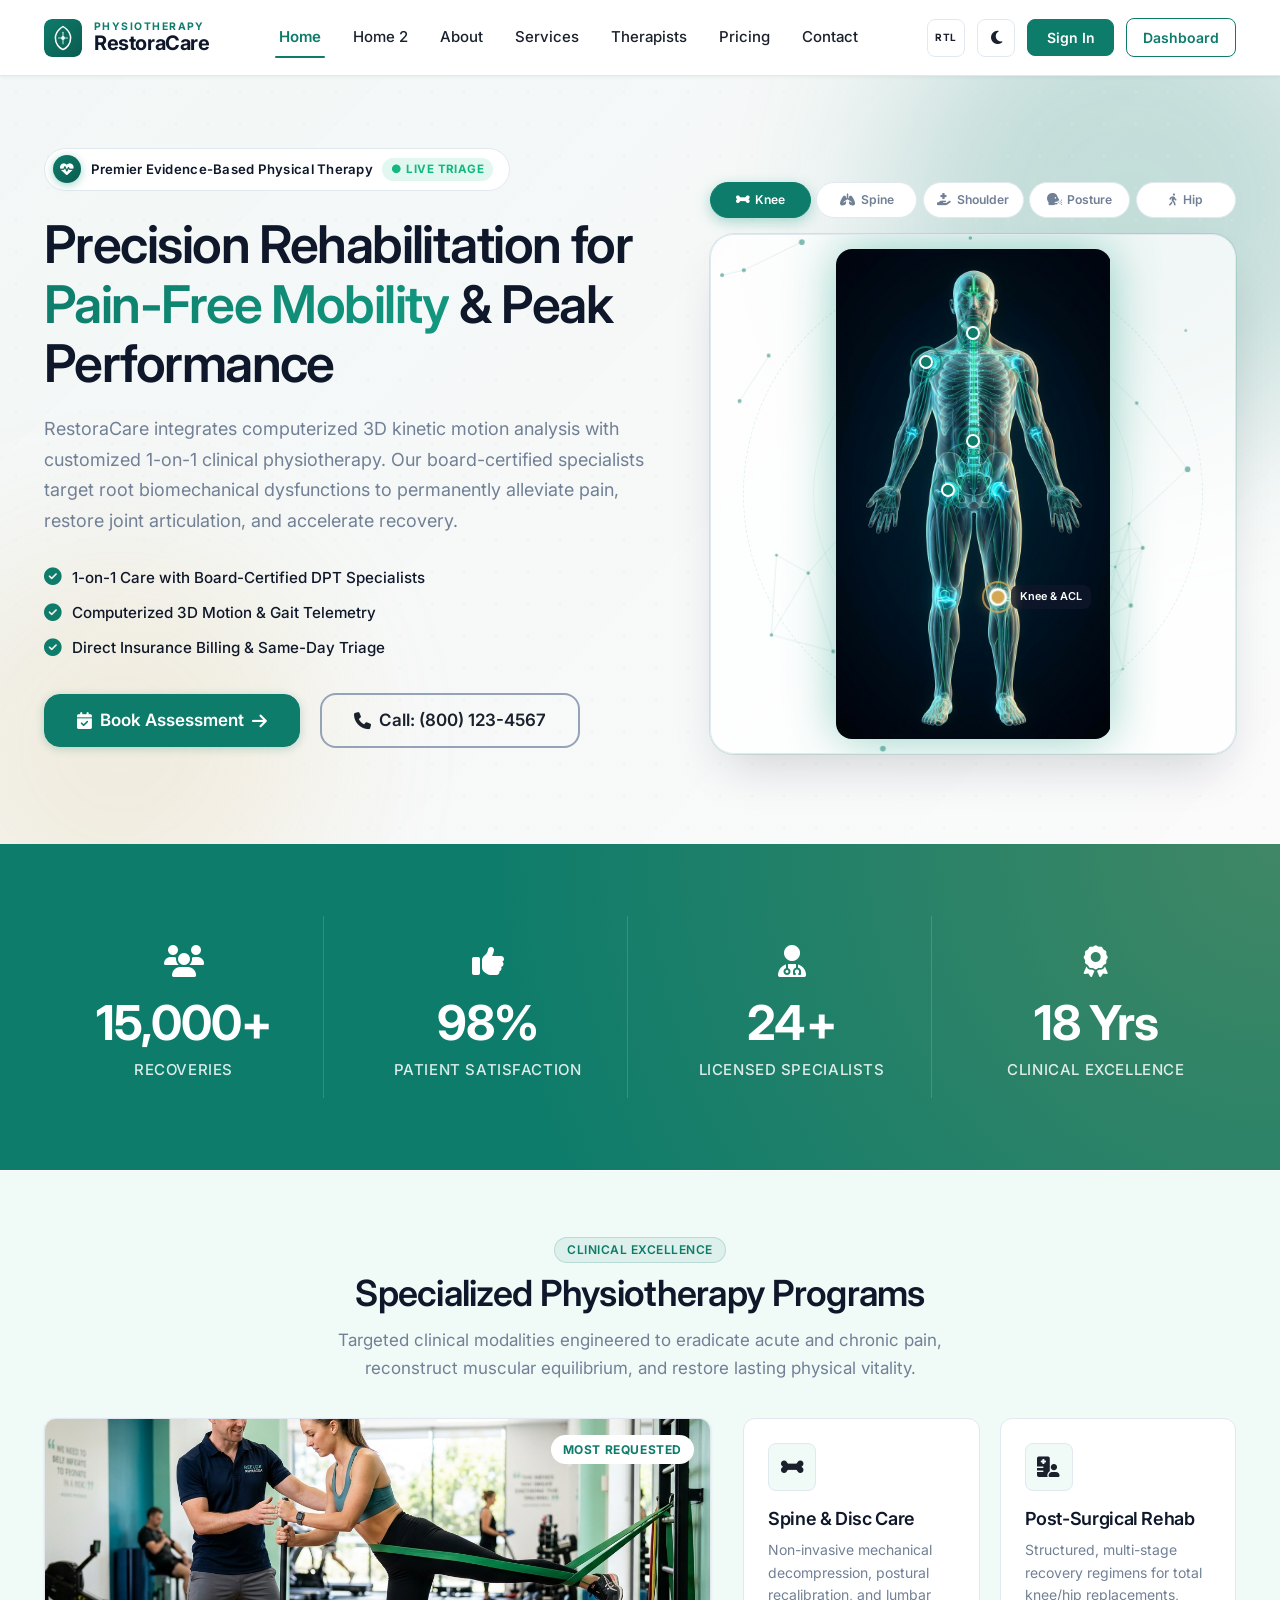
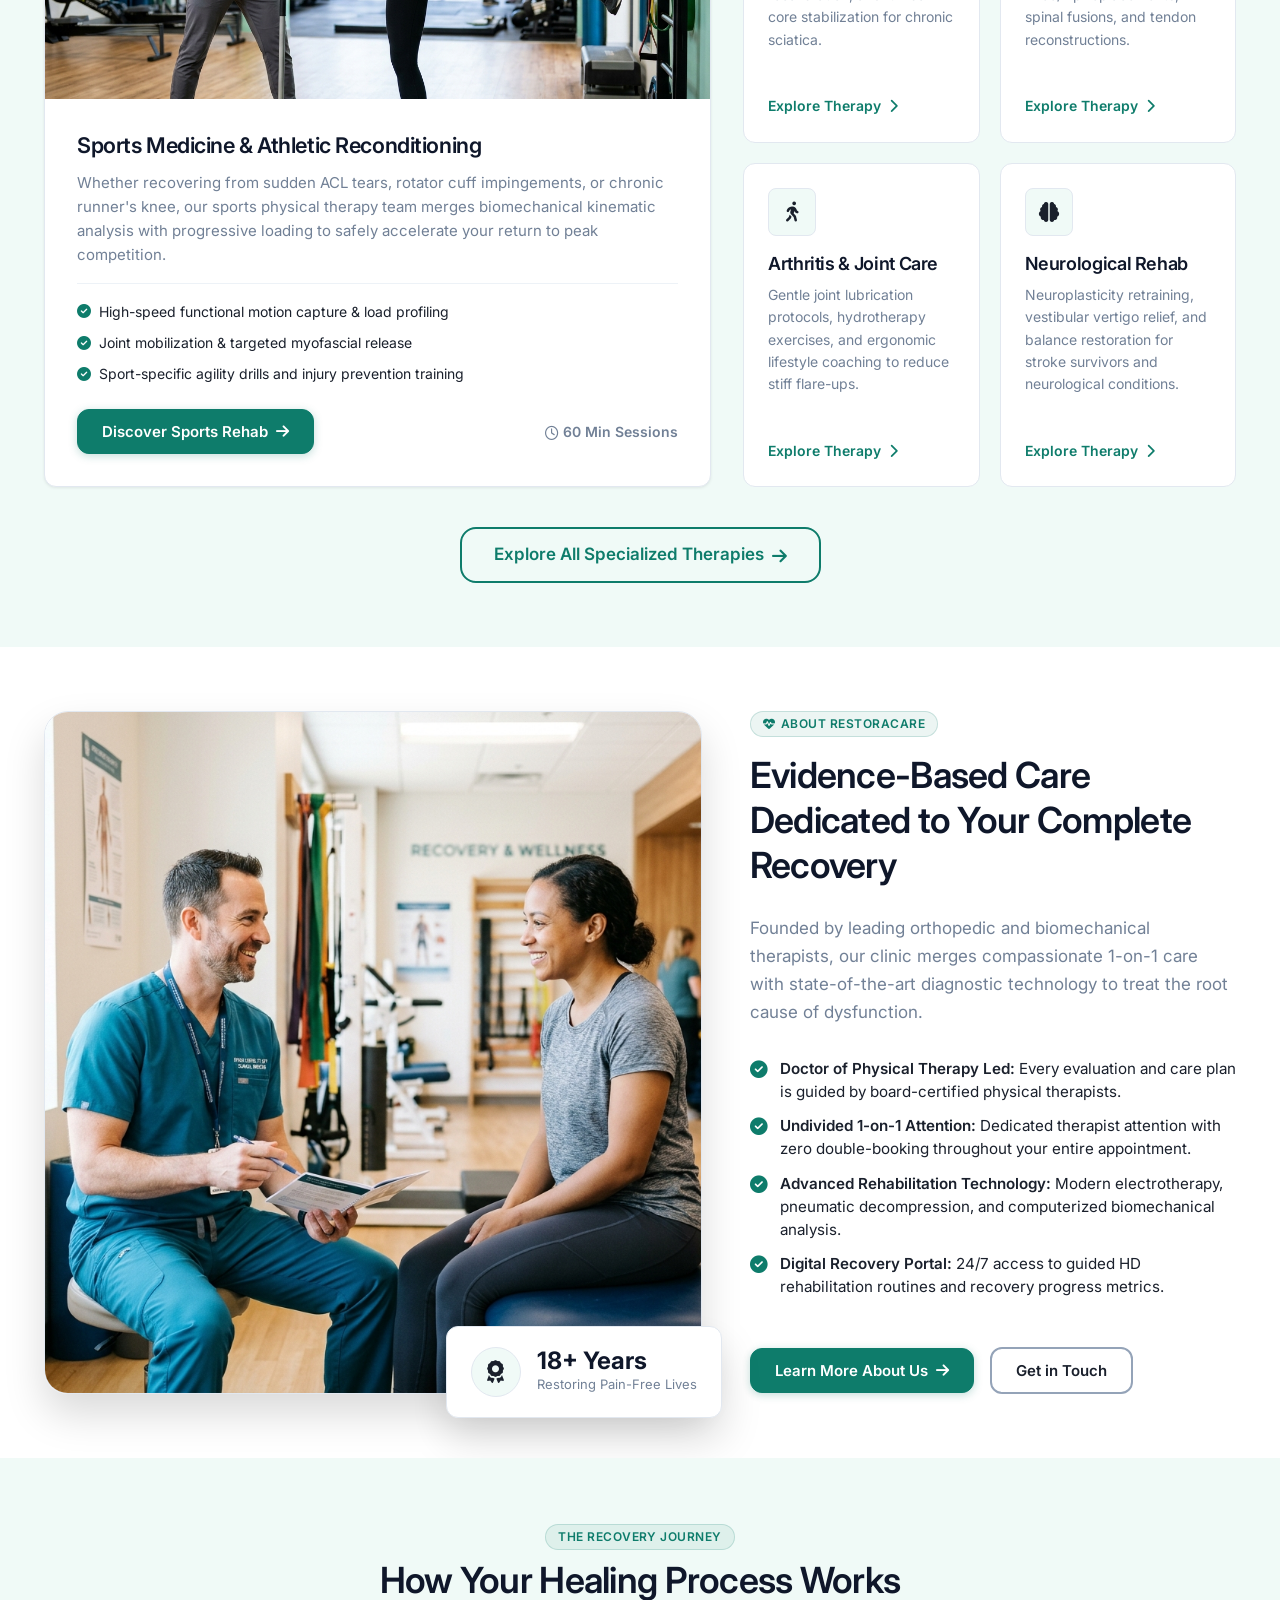
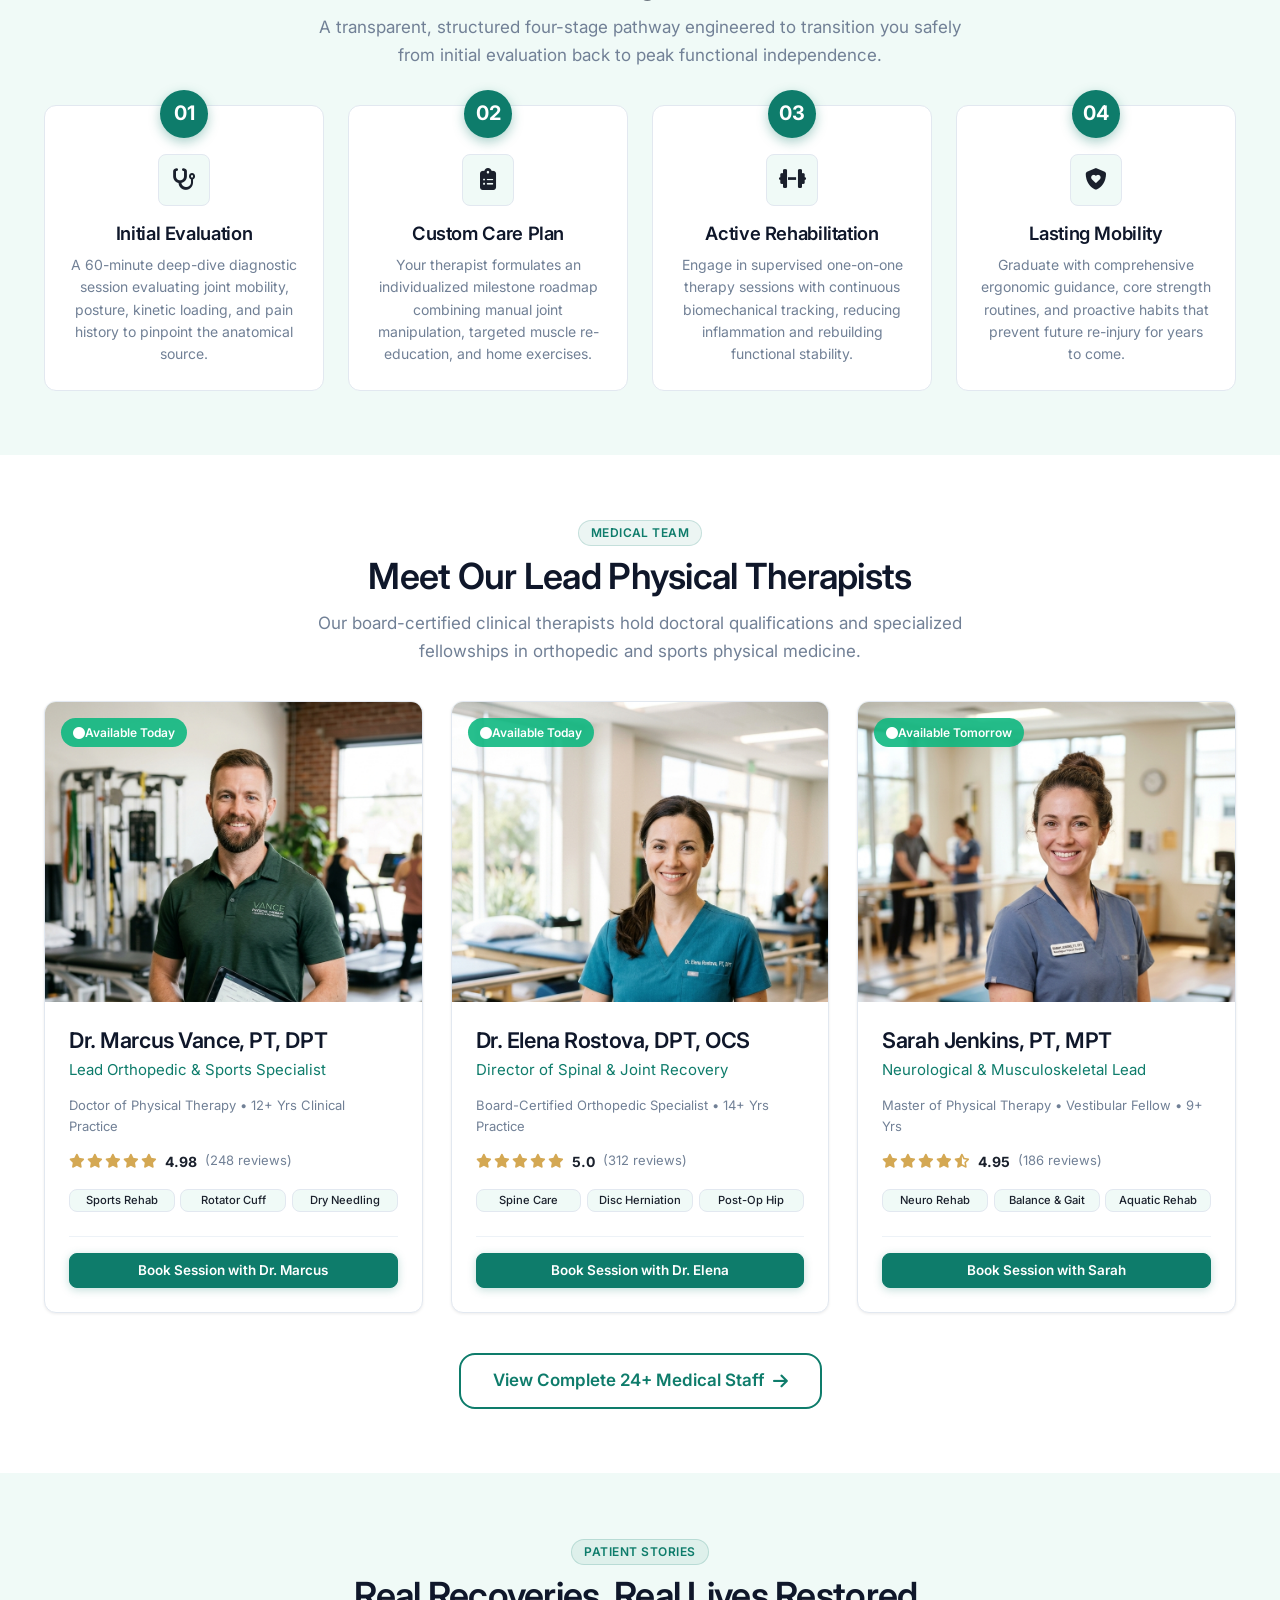
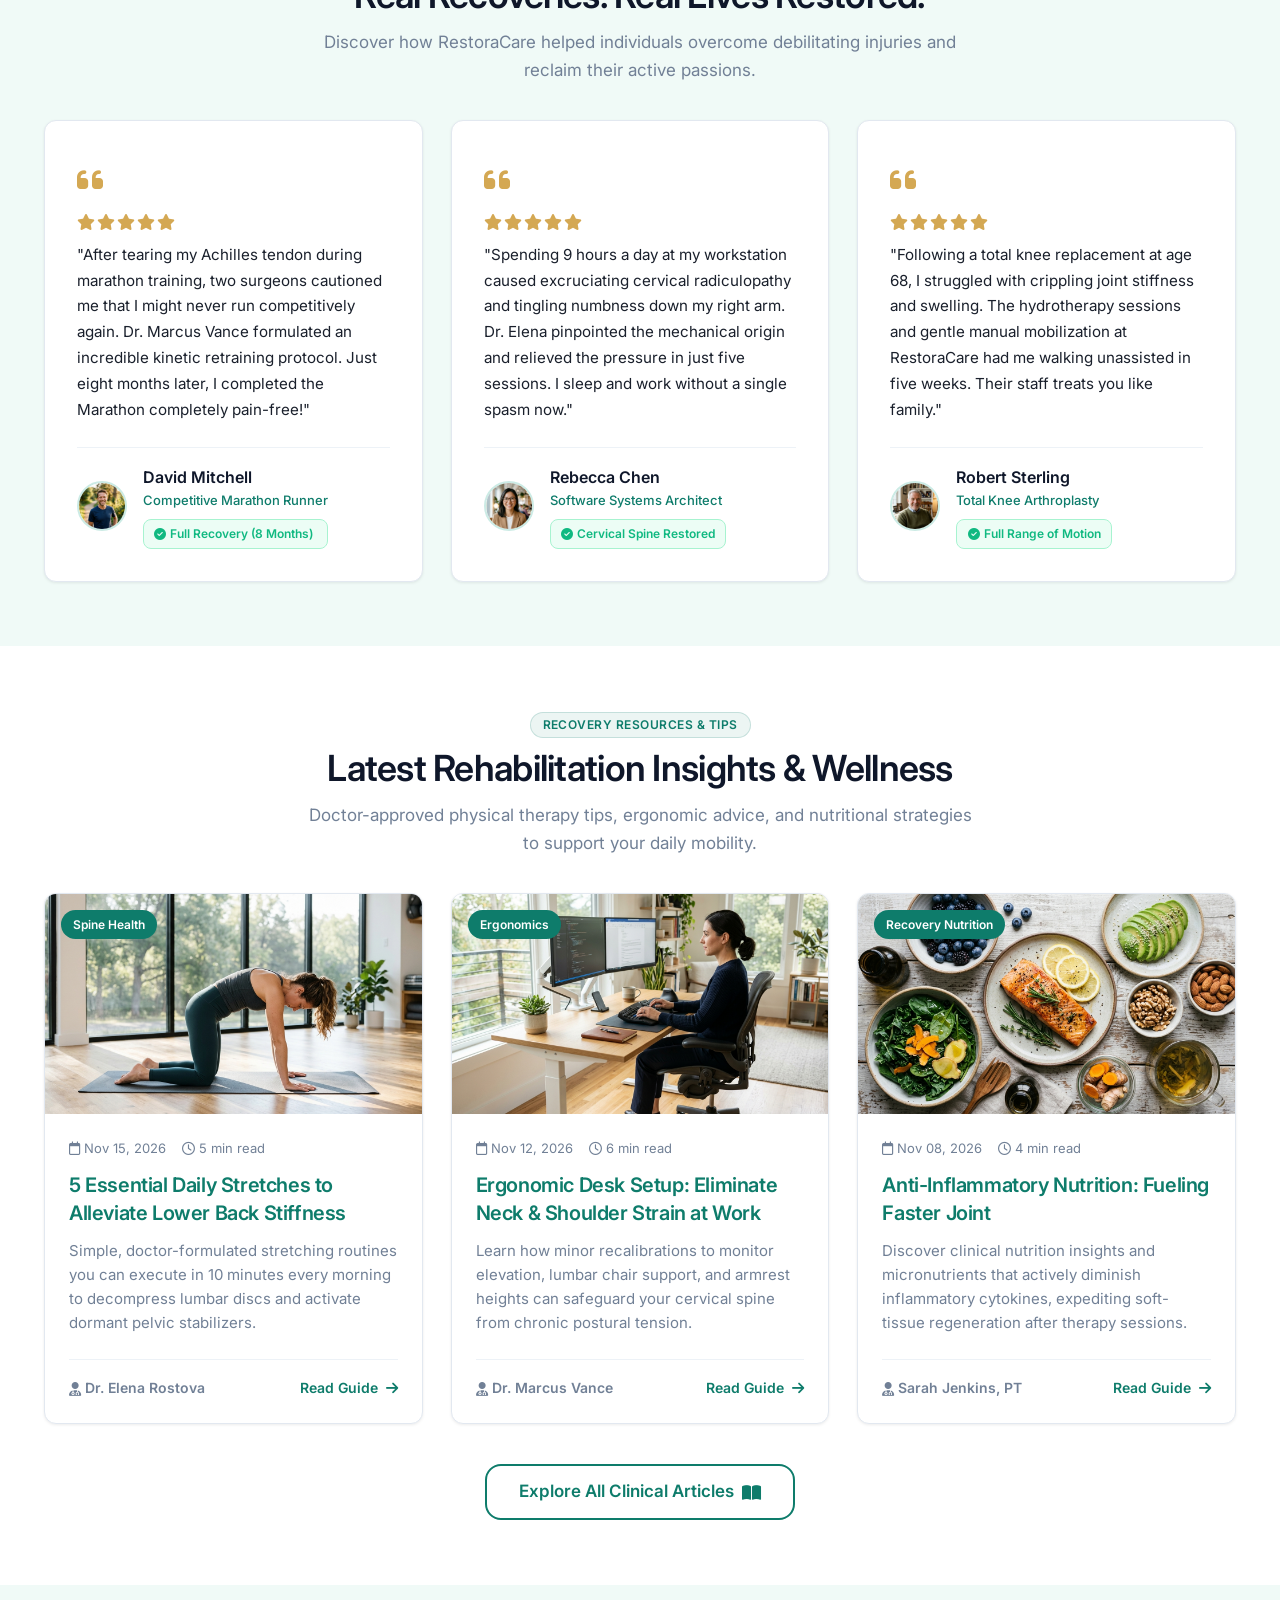
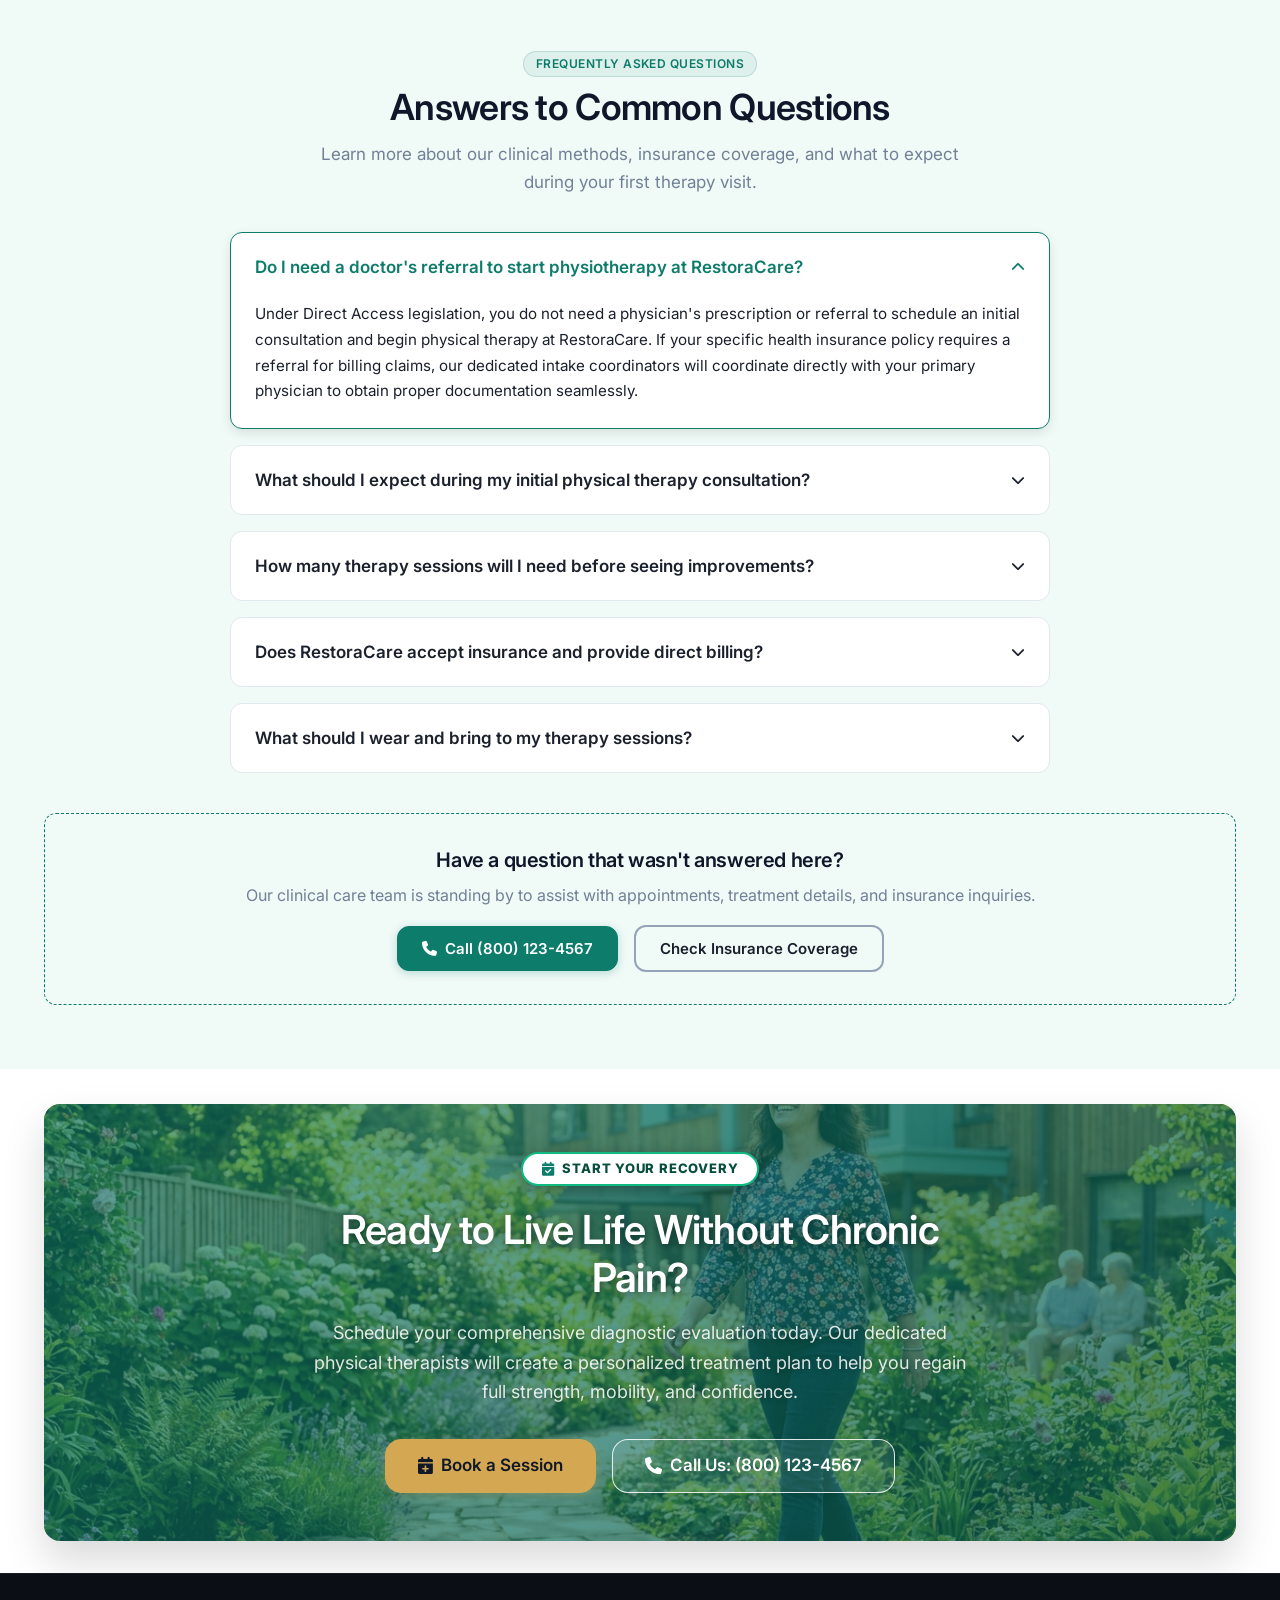
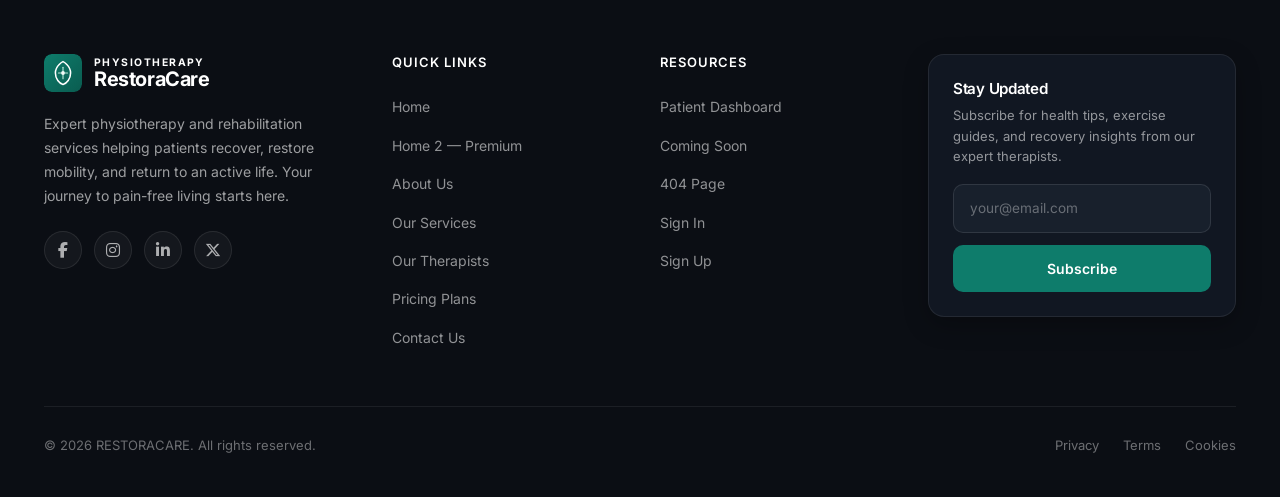
==== commit 35c2cd60: "fix" ====
--- a/index.html
+++ b/index.html
@@ -10,7 +10,7 @@
     <link rel="preconnect" href="https://fonts.gstatic.com" crossorigin>
     <link href="https://fonts.googleapis.com/css2?family=Inter:wght@400;500;600;700&display=swap" rel="stylesheet">
     <link rel="stylesheet" href="https://cdnjs.cloudflare.com/ajax/libs/font-awesome/6.5.1/css/all.min.css">
-    <link rel="stylesheet" href="style.css?v=17">
+    <link rel="stylesheet" href="style.css?v=51">
     <script>(function(){try{if(localStorage.getItem('rc-dark')==='1'){document.documentElement.classList.add('dark')}if(localStorage.getItem('rc-rtl')==='1'){document.documentElement.setAttribute('dir','rtl')}}catch(e){}})();</script>
 </head>
 <body>
@@ -18,131 +18,171 @@
     <div id="navbar-placeholder"></div>
 
     <!-- =========================================================================
-         1. HERO SLIDER SECTION (3 Full-Width Slides with Physiotherapy Images)
+         1. HERO SECTION — INTERACTIVE BIOMECHANICAL SPLIT LAYOUT
          ========================================================================= -->
-    <section class="hero-slider" id="heroSlider" aria-label="Hero Carousel">
-        <!-- Slide 1: General Rehabilitation & Mobility -->
-        <div class="hero-slide active">
-            <img src="assets/images/hero-rehab-session.jpg" alt="Physical therapist guiding patient recovery session at RestoraCare" class="hero-slide-bg">
-            <div class="hero-slide-overlay"></div>
-            <div class="container hero-slide-content">
-                <span class="badge badge-primary mb-3"><i class="fas fa-certificate mr-2"></i> Evidence-Based Clinical Rehabilitation</span>
-                <h1 class="hero-slide-title">Reclaim Your Mobility & Live Pain-Free</h1>
-                <p class="hero-slide-subtitle">Personalized physical therapy, post-surgical recovery, and biomechanical rehabilitation protocols designed by licensed Doctor of Physical Therapy specialists.</p>
-                <div class="hero-btn-group">
-                    <a href="services.html" class="btn btn-primary btn-lg shadow-pulse">Book Initial Assessment <i class="fas fa-arrow-right ml-2"></i></a>
-                    <a href="therapists.html" class="btn btn-secondary btn-lg">Meet Our Specialists <i class="fas fa-user-doctor ml-2"></i></a>
-                </div>
-            </div>
-        </div>
-
-        <!-- Slide 2: Sports Injury & Athletic Performance -->
-        <div class="hero-slide">
-            <img src="assets/images/hero-sports-injury.jpg" alt="Sports injury rehabilitation and athlete recovery at RestoraCare" class="hero-slide-bg">
-            <div class="hero-slide-overlay"></div>
-            <div class="container hero-slide-content">
-                <span class="badge badge-secondary mb-3"><i class="fas fa-medal mr-2"></i> Sports Performance & Orthopedics</span>
-                <h2 class="hero-slide-title">High-Performance Sports Injury Recovery</h2>
-                <p class="hero-slide-subtitle">Accelerated ACL, rotator cuff, and kinetic chain restoration engineered for competitive athletes and active individuals seeking safe, peak return to play.</p>
-                <div class="hero-btn-group">
-                    <a href="services.html" class="btn btn-primary btn-lg shadow-pulse">Explore Sports Rehab <i class="fas fa-arrow-right ml-2"></i></a>
-                    <a href="pricing.html" class="btn btn-secondary btn-lg">View Care Plans <i class="fas fa-file-invoice-dollar ml-2"></i></a>
-                </div>
-            </div>
-        </div>
-
-        <!-- Slide 3: Spine & Chronic Pain Management -->
-        <div class="hero-slide">
-            <img src="assets/images/hero-back-therapy.jpg" alt="Spine decompression and back therapy at RestoraCare" class="hero-slide-bg">
-            <div class="hero-slide-overlay"></div>
-            <div class="container hero-slide-content">
-                <span class="badge badge-primary mb-3"><i class="fas fa-shield-halved mr-2"></i> Spine & Chronic Pain Clinic</span>
-                <h2 class="hero-slide-title">Targeted Spine & Joint Decompression</h2>
-                <p class="hero-slide-subtitle">Non-invasive manual manipulation, posture re-education, and neuromuscular stabilization to permanently resolve chronic spine, neck, and joint distress.</p>
-                <div class="hero-btn-group">
-                    <a href="services.html" class="btn btn-primary btn-lg shadow-pulse">Start Healing Today <i class="fas fa-arrow-right ml-2"></i></a>
-                    <a href="tel:18001234567" class="btn btn-secondary btn-lg"><i class="fas fa-phone mr-2"></i> Call (800) 123-4567</a>
-                </div>
-            </div>
-        </div>
-
-        <!-- Hero Navigation Arrows -->
-        <div class="hero-nav">
-            <button class="hero-arrow-btn" id="heroPrevBtn" aria-label="Previous Slide">
-                <i class="fas fa-chevron-left"></i>
-            </button>
-            <button class="hero-arrow-btn" id="heroNextBtn" aria-label="Next Slide">
-                <i class="fas fa-chevron-right"></i>
-            </button>
-        </div>
-
-        <!-- Hero Progress Dots -->
-        <div class="hero-dots">
-            <button class="hero-dot active" aria-label="Slide 1"><span class="hero-dot-fill"></span></button>
-            <button class="hero-dot" aria-label="Slide 2"><span class="hero-dot-fill"></span></button>
-            <button class="hero-dot" aria-label="Slide 3"><span class="hero-dot-fill"></span></button>
+    <section class="hero-split-section" id="heroSplitSection" aria-label="Premier Physiotherapy & Biomechanical Institute">
+        <div class="hero-split-bg-decor">
+            <div class="hero-blob hero-blob-1"></div>
+            <div class="hero-blob hero-blob-2"></div>
+            <div class="hero-grid-pattern"></div>
+        </div>
+
+        <div class="container hero-split-container">
+            <!-- Left Column: Unified Authoritative Content -->
+            <div class="hero-split-content fade-up">
+                <div class="hero-pill-badge">
+                    <span class="badge-icon-sparkle"><i class="fas fa-heart-pulse"></i></span>
+                    <span class="badge-text">Premier Evidence-Based Physical Therapy</span>
+                    <span class="badge-pill-live">● Live Triage</span>
+                </div>
+
+                <h1 class="hero-split-title">
+                    Precision Rehabilitation for <span class="text-teal-gradient">Pain-Free Mobility</span> & Peak Performance
+                </h1>
+
+                <p class="hero-split-lead">
+                    RestoraCare integrates computerized 3D kinetic motion analysis with customized 1-on-1 clinical physiotherapy. Our board-certified specialists target root biomechanical dysfunctions to permanently alleviate pain, restore joint articulation, and accelerate recovery.
+                </p>
+
+                <!-- Clinical Value Checkpoints -->
+                <div class="hero-check-points">
+                    <div class="hero-check-item">
+                        <i class="fas fa-circle-check"></i>
+                        <span>1-on-1 Care with Board-Certified DPT Specialists</span>
+                    </div>
+                    <div class="hero-check-item">
+                        <i class="fas fa-circle-check"></i>
+                        <span>Computerized 3D Motion & Gait Telemetry</span>
+                    </div>
+                    <div class="hero-check-item">
+                        <i class="fas fa-circle-check"></i>
+                        <span>Direct Insurance Billing & Same-Day Triage</span>
+                    </div>
+                </div>
+
+                <!-- Action Button Group -->
+                <div class="hero-split-actions">
+                    <a href="services.html" class="btn btn-primary btn-lg shadow-pulse">
+                        <i class="fas fa-calendar-check mr-2"></i> Book Assessment <i class="fas fa-arrow-right ml-2"></i>
+                    </a>
+                    <a href="tel:18001234567" class="btn btn-outline btn-lg">
+                        <i class="fas fa-phone mr-2"></i> Call: (800) 123-4567
+                    </a>
+                </div>
+            </div>
+
+            <!-- Right Column: Interactive Biomechanical Model & Telemetry Stage -->
+            <div class="hero-split-visual fade-up" style="animation-delay: 0.15s;">
+                <div class="bio-model-wrapper" id="bioModelWrapper">
+                    
+                    <!-- Top Navigation Bar for Anatomy Zones -->
+                    <div class="bio-zone-tabs" role="tablist" aria-label="Select Body Region">
+                        <button class="bio-zone-tab active" data-zone="knee" type="button"><i class="fas fa-bone"></i> Knee</button>
+                        <button class="bio-zone-tab" data-zone="spine" type="button"><i class="fas fa-lungs"></i> Spine</button>
+                        <button class="bio-zone-tab" data-zone="shoulder" type="button"><i class="fas fa-hand-holding-medical"></i> Shoulder</button>
+                        <button class="bio-zone-tab" data-zone="neck" type="button"><i class="fas fa-head-side-cough"></i> Posture</button>
+                        <button class="bio-zone-tab" data-zone="hip" type="button"><i class="fas fa-person-walking"></i> Hip</button>
+                    </div>
+
+                    <!-- Interactive 3D Model Stage -->
+                    <div class="bio-stage-card" id="bioStageCard">
+                        <!-- Canvas Particle Synapse Matrix -->
+                        <canvas id="bioKineticCanvas" class="bio-canvas"></canvas>
+
+                        <!-- Subtle Radial Radar Scan Grid -->
+                        <div class="bio-radar-grid">
+                            <div class="radar-circle circle-1"></div>
+                            <div class="radar-circle circle-2"></div>
+                            <div class="radar-circle circle-3"></div>
+                            <div class="radar-sweep"></div>
+                        </div>
+
+                        <!-- Realistic 3D Anatomical Human Biomechanical Model -->
+                        <div class="bio-anatomy-figure-wrap">
+                            <img src="assets/images/biomechanical-human-3d.jpg" alt="Realistic 3D Biomechanical Human Anatomical Model" class="bio-anatomy-img" id="bioAnatomyImg">
+
+                            <!-- Interactive Pulsing Hotspots (Nodes) -->
+                            <!-- Node 1: Cervical & Posture -->
+                            <div class="bio-hotspot" data-zone="neck" style="top: 17%; left: 50%;" title="Cervical Spine & Posture">
+                                <span class="hotspot-pulse"></span>
+                                <span class="hotspot-dot"></span>
+                                <span class="hotspot-label">Cervical</span>
+                            </div>
+
+                            <!-- Node 2: Shoulder / Rotator Cuff -->
+                            <div class="bio-hotspot" data-zone="shoulder" style="top: 23%; left: 33%;" title="Rotator Cuff & Scapular Stability">
+                                <span class="hotspot-pulse"></span>
+                                <span class="hotspot-dot"></span>
+                                <span class="hotspot-label">Rotator Cuff</span>
+                            </div>
+
+                            <!-- Node 3: Lumbar Spine & Core -->
+                            <div class="bio-hotspot" data-zone="spine" style="top: 39%; left: 50%;" title="Lumbar Spine Decompression">
+                                <span class="hotspot-pulse"></span>
+                                <span class="hotspot-dot"></span>
+                                <span class="hotspot-label">Lumbar Core</span>
+                            </div>
+
+                            <!-- Node 4: Pelvis & Hip -->
+                            <div class="bio-hotspot" data-zone="hip" style="top: 49%; left: 41%;" title="Pelvic & Hip Symmetry">
+                                <span class="hotspot-pulse"></span>
+                                <span class="hotspot-dot"></span>
+                                <span class="hotspot-label">Hip Balance</span>
+                            </div>
+
+                            <!-- Node 5: Knee & Kinetic Chain (Default Active) -->
+                            <div class="bio-hotspot active" data-zone="knee" style="top: 71%; left: 59%;" title="Knee & ACL Kinetic Chain">
+                                <span class="hotspot-pulse"></span>
+                                <span class="hotspot-dot"></span>
+                                <span class="hotspot-label">Knee & ACL</span>
+                            </div>
+                        </div>
+                    </div>
+                </div>
+            </div>
         </div>
     </section>
 
     <!-- =========================================================================
-         2. TRUST BADGES SECTION (Horizontal row of 5 certification indicators)
+         2. STATS COUNTER (Full-Width Teal Background with 4 Counters)
          ========================================================================= -->
-    <section class="trust-badges-section fade-up" aria-label="Clinical Certifications and Trust Indicators">
+    <section class="stats-section fade-up" aria-label="Clinical Metrics and Recovery Statistics">
         <div class="container">
-            <div class="trust-badges-grid">
-                <!-- Trust Item 1 -->
-                <div class="trust-badge-item">
-                    <div class="trust-badge-icon">
+            <div class="stats-grid">
+                <!-- Counter 1 -->
+                <div class="stat-item">
+                    <div class="stat-icon">
+                        <i class="fas fa-users"></i>
+                    </div>
+                    <div class="stat-number" data-count="15000" data-suffix="+">0</div>
+                    <div class="stat-label">Recoveries</div>
+                </div>
+
+                <!-- Counter 2 -->
+                <div class="stat-item">
+                    <div class="stat-icon">
+                        <i class="fas fa-thumbs-up"></i>
+                    </div>
+                    <div class="stat-number" data-count="98" data-suffix="%">0</div>
+                    <div class="stat-label">Patient Satisfaction</div>
+                </div>
+
+                <!-- Counter 3 -->
+                <div class="stat-item">
+                    <div class="stat-icon">
                         <i class="fas fa-user-doctor"></i>
                     </div>
-                    <div class="trust-badge-content">
-                        <h4>100% Board Certified</h4>
-                        <p>Licensed DPT Specialists</p>
-                    </div>
-                </div>
-
-                <!-- Trust Item 2 -->
-                <div class="trust-badge-item">
-                    <div class="trust-badge-icon">
-                        <i class="fas fa-shield-halved"></i>
-                    </div>
-                    <div class="trust-badge-content">
-                        <h4>ISO 9001 Accredited</h4>
-                        <p>Highest Clinical Standards</p>
-                    </div>
-                </div>
-
-                <!-- Trust Item 3 -->
-                <div class="trust-badge-item">
-                    <div class="trust-badge-icon">
-                        <i class="fas fa-heart-pulse"></i>
-                    </div>
-                    <div class="trust-badge-content">
-                        <h4>98% Recovery Rate</h4>
-                        <p>Over 15,000 Restored</p>
-                    </div>
-                </div>
-
-                <!-- Trust Item 4 -->
-                <div class="trust-badge-item">
-                    <div class="trust-badge-icon">
-                        <i class="fas fa-file-shield"></i>
-                    </div>
-                    <div class="trust-badge-content">
-                        <h4>Direct Billing</h4>
-                        <p>30+ In-Network Insurers</p>
-                    </div>
-                </div>
-
-                <!-- Trust Item 5 -->
-                <div class="trust-badge-item">
-                    <div class="trust-badge-icon">
-                        <i class="fas fa-clock"></i>
-                    </div>
-                    <div class="trust-badge-content">
-                        <h4>Rapid Appointments</h4>
-                        <p>Same-Week Consultations</p>
-                    </div>
+                    <div class="stat-number" data-count="24" data-suffix="+">0</div>
+                    <div class="stat-label">Licensed Specialists</div>
+                </div>
+
+                <!-- Counter 4 -->
+                <div class="stat-item">
+                    <div class="stat-icon">
+                        <i class="fas fa-award"></i>
+                    </div>
+                    <div class="stat-number" data-count="18" data-suffix=" Yrs">0</div>
+                    <div class="stat-label">Clinical Excellence</div>
                 </div>
             </div>
         </div>
@@ -186,7 +226,7 @@
                             </div>
                         </div>
                         <div class="service-card-footer">
-                            <a href="services.html" class="btn btn-primary">Discover Sports Rehab <i class="fas fa-arrow-right ml-2"></i></a>
+                            <a href="services.html" class="btn btn-primary">Discover Sports Rehab <i class="fas fa-arrow-right"></i></a>
                             <span class="text-sm font-semibold text-muted"><i class="far fa-clock mr-1"></i> 60 Min Sessions</span>
                         </div>
                     </div>
@@ -200,7 +240,7 @@
                             <i class="fas fa-bone"></i>
                         </div>
                         <h4>Spine & Disc Care</h4>
-                        <p>Non-invasive mechanical decompression, postural recalibration, and lumbar core stabilization for chronic sciatica and herniated discs.</p>
+                        <p>Non-invasive mechanical decompression, postural recalibration, and lumbar core stabilization for chronic sciatica.</p>
                         <a href="services.html" class="service-mini-link">Explore Therapy <i class="fas fa-chevron-right ml-1"></i></a>
                     </div>
 
@@ -359,52 +399,7 @@
     </section>
 
     <!-- =========================================================================
-         6. STATS COUNTER (Full-Width Teal Background with 4 Counters)
-         ========================================================================= -->
-    <section class="stats-section fade-up" aria-label="Clinical Metrics and Recovery Statistics">
-        <div class="container">
-            <div class="stats-grid">
-                <!-- Counter 1 -->
-                <div class="stat-item">
-                    <div class="stat-icon">
-                        <i class="fas fa-users"></i>
-                    </div>
-                    <div class="stat-number" data-count="15000" data-suffix="+">0</div>
-                    <div class="stat-label">Successful Recoveries</div>
-                </div>
-
-                <!-- Counter 2 -->
-                <div class="stat-item">
-                    <div class="stat-icon">
-                        <i class="fas fa-thumbs-up"></i>
-                    </div>
-                    <div class="stat-number" data-count="98" data-suffix="%">0</div>
-                    <div class="stat-label">Patient Satisfaction</div>
-                </div>
-
-                <!-- Counter 3 -->
-                <div class="stat-item">
-                    <div class="stat-icon">
-                        <i class="fas fa-user-doctor"></i>
-                    </div>
-                    <div class="stat-number" data-count="24" data-suffix="+">0</div>
-                    <div class="stat-label">Licensed Specialists</div>
-                </div>
-
-                <!-- Counter 4 -->
-                <div class="stat-item">
-                    <div class="stat-icon">
-                        <i class="fas fa-award"></i>
-                    </div>
-                    <div class="stat-number" data-count="18" data-suffix=" Yrs">0</div>
-                    <div class="stat-label">Clinical Excellence</div>
-                </div>
-            </div>
-        </div>
-    </section>
-
-    <!-- =========================================================================
-         7. FEATURED THERAPISTS (3 Cards: therapist-1.jpg to 3)
+         6. FEATURED THERAPISTS (3 Cards: therapist-1.jpg to 3)
          ========================================================================= -->
     <section class="section fade-up" id="therapists">
         <div class="container">
@@ -519,7 +514,7 @@
     </section>
 
     <!-- =========================================================================
-         8. TESTIMONIALS (3 Cards: testimonial-1.jpg to 3)
+         7. TESTIMONIALS (3 Cards: testimonial-1.jpg to 3)
          ========================================================================= -->
     <section class="section section-alt fade-up" id="testimonials">
         <div class="container">
@@ -540,7 +535,7 @@
                     <div class="star-rating mb-3">
                         <i class="fas fa-star"></i><i class="fas fa-star"></i><i class="fas fa-star"></i><i class="fas fa-star"></i><i class="fas fa-star"></i>
                     </div>
-                    <p class="testimonial-text">"After tearing my Achilles tendon during marathon training, two surgeons cautioned me that I might never run competitively again. Dr. Marcus Vance formulated an incredible kinetic retraining protocol. Just eight months later, I completed the Boston Marathon completely pain-free!"</p>
+                    <p class="testimonial-text">"After tearing my Achilles tendon during marathon training, two surgeons cautioned me that I might never run competitively again. Dr. Marcus Vance formulated an incredible kinetic retraining protocol. Just eight months later, I completed the Marathon completely pain-free!"</p>
                     <div class="testimonial-footer">
                         <div class="testimonial-avatar">
                             <img src="assets/images/testimonial-1.jpg" alt="David Mitchell - Marathon Runner">
@@ -599,7 +594,7 @@
     </section>
 
     <!-- =========================================================================
-         9. BLOG / TIPS SECTION (3 Cards: Stretching, Workplace, Nutrition)
+         8. BLOG / TIPS SECTION (3 Cards: Stretching, Workplace, Nutrition)
          ========================================================================= -->
     <section class="section fade-up" id="blog">
         <div class="container">
@@ -663,7 +658,7 @@
                             <span class="blog-meta-item"><i class="far fa-calendar mr-1"></i> Nov 08, 2026</span>
                             <span class="blog-meta-item"><i class="far fa-clock mr-1"></i> 4 min read</span>
                         </div>
-                        <h3 class="blog-title"><a href="services.html">Anti-Inflammatory Nutrition: Fueling Faster Joint & Muscle Repair</a></h3>
+                        <h3 class="blog-title"><a href="services.html">Anti-Inflammatory Nutrition: Fueling Faster Joint</a></h3>
                         <p class="blog-desc">Discover clinical nutrition insights and micronutrients that actively diminish inflammatory cytokines, expediting soft-tissue regeneration after therapy sessions.</p>
                         <div class="blog-card-footer">
                             <span class="text-sm font-semibold text-muted"><i class="fas fa-user-doctor mr-1"></i> Sarah Jenkins, PT</span>
@@ -681,7 +676,7 @@
     </section>
 
     <!-- =========================================================================
-         10. FAQ SECTION (5 Questions with .faq-item > .faq-question + .faq-answer)
+         9. FAQ SECTION (5 Questions with .faq-item > .faq-question + .faq-answer)
          ========================================================================= -->
     <section class="section section-alt fade-up" id="faq">
         <div class="container">
@@ -763,7 +758,7 @@
     </section>
 
     <!-- =========================================================================
-         11. CTA BANNER (Full-Width Background Overlay: Book a Session + Call Us)
+         10. CTA BANNER (Full-Width Background Overlay: Book a Session + Call Us)
          ========================================================================= -->
     <section class="section section-sm fade-up" aria-label="Book a Physical Therapy Consultation">
         <div class="container">
@@ -786,5 +781,172 @@
 
     <!-- Components Script -->
     <script src="components.js"></script>
+
+    <!-- Biomechanical Interactive Model Controller -->
+    <script>
+    document.addEventListener('DOMContentLoaded', function() {
+        const stage = document.getElementById('bioStageCard');
+        const canvas = document.getElementById('bioKineticCanvas');
+        if (!stage) return;
+
+        const zoneData = {
+            knee: {
+                name: "Knee & ACL Kinetic Chain",
+                mobility: "98.6%",
+                rom: "135° / 0°",
+                pain: "0 / 10",
+                protocol: "Kinetic Chain Plyometrics, Cryo-Compression & ACL Neuromuscular Stabilization.",
+                doctor: "Dr. Marcus Vance, DPT"
+            },
+            spine: {
+                name: "Lumbar Spine & Core Decompression",
+                mobility: "97.2%",
+                rom: "+18° Ext",
+                pain: "1 / 10",
+                protocol: "Targeted Mechanical Traction, McGill Spinal Stabilization & Multifidus Activation.",
+                doctor: "Dr. Elena Rostova, DPT"
+            },
+            shoulder: {
+                name: "Rotator Cuff & Scapular Rhythm",
+                mobility: "96.4%",
+                rom: "175° Abd",
+                pain: "0 / 10",
+                protocol: "Eccentric Tendinopathy Loading, Glenohumeral Glides & Kinetic Chain Integration.",
+                doctor: "Sarah Jenkins, PT, MPT"
+            },
+            neck: {
+                name: "Cervical Postural & Neural Alignment",
+                mobility: "99.1%",
+                rom: "80° Rot",
+                pain: "0 / 10",
+                protocol: "Suboccipital Release, Deep Neck Flexor Re-education & Ergonomic Repositioning.",
+                doctor: "Dr. Elena Rostova, DPT"
+            },
+            hip: {
+                name: "Pelvic Symmetry & Gait Kinetics",
+                mobility: "98.0%",
+                rom: "45° Int/Ext",
+                pain: "0 / 10",
+                protocol: "Pelvic Alignment Mobilization, Gluteus Medius Torque & 3D Gait Retraining.",
+                doctor: "Dr. Marcus Vance, DPT"
+            }
+        };
+
+        const tabs = document.querySelectorAll('.bio-zone-tab');
+        const hotspots = document.querySelectorAll('.bio-hotspot');
+        const nameEl = document.getElementById('telemetryName');
+        const mobilityEl = document.getElementById('telemetryMobility');
+        const romEl = document.getElementById('telemetryRom');
+        const painEl = document.getElementById('telemetryPain');
+        const protocolEl = document.getElementById('telemetryProtocol');
+        const dptEl = document.querySelector('.telemetry-dpt');
+
+        function setActiveZone(zoneKey) {
+            if (!zoneData[zoneKey]) return;
+            const data = zoneData[zoneKey];
+
+            tabs.forEach(t => t.classList.toggle('active', t.getAttribute('data-zone') === zoneKey));
+            hotspots.forEach(h => h.classList.toggle('active', h.getAttribute('data-zone') === zoneKey));
+
+            if (nameEl) nameEl.textContent = data.name;
+            if (mobilityEl) mobilityEl.textContent = data.mobility;
+            if (romEl) romEl.textContent = data.rom;
+            if (painEl) painEl.textContent = data.pain;
+            if (protocolEl) protocolEl.textContent = data.protocol;
+            if (dptEl) dptEl.innerHTML = '<i class="fas fa-user-doctor"></i> ' + data.doctor;
+        }
+
+        tabs.forEach(t => {
+            t.addEventListener('click', function() {
+                setActiveZone(this.getAttribute('data-zone'));
+            });
+        });
+
+        hotspots.forEach(h => {
+            h.addEventListener('click', function() {
+                setActiveZone(this.getAttribute('data-zone'));
+            });
+            h.addEventListener('mouseenter', function() {
+                setActiveZone(this.getAttribute('data-zone'));
+            });
+        });
+
+        // 3D Parallax Tilt
+        stage.addEventListener('mousemove', function(e) {
+            const rect = stage.getBoundingClientRect();
+            const x = (e.clientX - rect.left) / rect.width - 0.5;
+            const y = (e.clientY - rect.top) / rect.height - 0.5;
+            stage.style.transform = 'perspective(900px) rotateY(' + (x * 12) + 'deg) rotateX(' + (-y * 12) + 'deg)';
+        });
+
+        stage.addEventListener('mouseleave', function() {
+            stage.style.transform = 'perspective(900px) rotateY(0deg) rotateX(0deg)';
+        });
+
+        // Canvas Particle & Synapse Network
+        if (canvas) {
+            const ctx = canvas.getContext('2d');
+            let width = (canvas.width = stage.offsetWidth);
+            let height = (canvas.height = stage.offsetHeight);
+
+            window.addEventListener('resize', function() {
+                if (!canvas || !stage) return;
+                width = canvas.width = stage.offsetWidth;
+                height = canvas.height = stage.offsetHeight;
+            });
+
+            const particles = [];
+            const count = 30;
+            for (let i = 0; i < count; i++) {
+                particles.push({
+                    x: Math.random() * width,
+                    y: Math.random() * height,
+                    vx: (Math.random() - 0.5) * 0.6,
+                    vy: (Math.random() - 0.5) * 0.6,
+                    radius: Math.random() * 2 + 1
+                });
+            }
+
+            function renderParticles() {
+                ctx.clearRect(0, 0, width, height);
+                const isDark = document.documentElement.classList.contains('dark');
+                const pColor = isDark ? 'rgba(18, 153, 127, 0.7)' : 'rgba(14, 124, 107, 0.5)';
+                const lColor = isDark ? 'rgba(18, 153, 127, 0.12)' : 'rgba(14, 124, 107, 0.1)';
+
+                for (let i = 0; i < count; i++) {
+                    const p = particles[i];
+                    p.x += p.vx;
+                    p.y += p.vy;
+
+                    if (p.x < 0 || p.x > width) p.vx *= -1;
+                    if (p.y < 0 || p.y > height) p.vy *= -1;
+
+                    ctx.beginPath();
+                    ctx.arc(p.x, p.y, p.radius, 0, Math.PI * 2);
+                    ctx.fillStyle = pColor;
+                    ctx.fill();
+
+                    for (let j = i + 1; j < count; j++) {
+                        const p2 = particles[j];
+                        const dx = p.x - p2.x;
+                        const dy = p.y - p2.y;
+                        const dist = Math.sqrt(dx * dx + dy * dy);
+
+                        if (dist < 85) {
+                            ctx.beginPath();
+                            ctx.moveTo(p.x, p.y);
+                            ctx.lineTo(p2.x, p2.y);
+                            ctx.strokeStyle = lColor;
+                            ctx.lineWidth = 1;
+                            ctx.stroke();
+                        }
+                    }
+                }
+                requestAnimationFrame(renderParticles);
+            }
+            renderParticles();
+        }
+    });
+    </script>
 </body>
 </html>
--- a/style.css
+++ b/style.css
@@ -233,6 +233,8 @@
   font-family: var(--font-family);
   font-size: 16px;
   line-height: 1.6;
+  overflow-x: hidden;
+  max-width: 100vw;
   -webkit-text-size-adjust: 100%;
   -webkit-font-smoothing: antialiased;
   -moz-osx-font-smoothing: grayscale;
@@ -253,6 +255,7 @@
   font-weight: 400;
   line-height: 1.65;
   overflow-x: hidden;
+  max-width: 100vw;
   transition: background-color var(--transition-normal), color var(--transition-normal);
 }
 
@@ -458,6 +461,7 @@
 
 /* Text Colors */
 .text-primary { color: var(--primary) !important; }
+html.dark .text-primary { color: #2DD4BF !important; }
 .text-primary-light { color: var(--primary-light) !important; }
 .text-primary-dark { color: var(--primary-dark) !important; }
 .text-secondary { color: var(--secondary) !important; }
@@ -852,12 +856,18 @@
 .btn-outline {
   background-color: transparent;
   color: var(--text);
-  border-color: var(--border);
+  border: 2.5px solid #94A3B8;
+  font-weight: 600;
+}
+
+html.dark .btn-outline {
+  border-color: rgba(255, 255, 255, 0.35);
+  color: #F9FAFB;
 }
 
 .btn-outline:hover {
   background-color: var(--bg-alt);
-  border-color: var(--primary);
+  border-color: var(--primary) !important;
   color: var(--primary);
   transform: translateY(-2px);
 }
@@ -865,7 +875,7 @@
 .btn-outline-primary {
   background-color: transparent;
   color: var(--primary) !important;
-  border-color: var(--primary);
+  border: 2.5px solid var(--primary);
 }
 
 .btn-outline-primary:hover {
@@ -878,7 +888,7 @@
 .btn-outline-secondary {
   background-color: transparent;
   color: var(--secondary-dark) !important;
-  border-color: var(--secondary);
+  border: 2.5px solid var(--secondary);
 }
 
 html.dark .btn-outline-secondary {
@@ -1100,6 +1110,8 @@
   display: flex;
   align-items: center;
   justify-content: space-between;
+  position: relative;
+  z-index: 992;
 }
 
 /* Nav Logo */
@@ -1310,12 +1322,14 @@
 .mobile-backdrop {
   display: none;
   position: fixed;
-  inset: 0;
+  top: var(--navbar-height);
+  left: 0;
+  right: 0;
+  bottom: 0;
   background: rgba(0, 0, 0, 0.6);
   backdrop-filter: blur(6px);
   -webkit-backdrop-filter: blur(6px);
   z-index: 990;
-  top: 4rem;
 }
 
 .mobile-backdrop.open {
@@ -1326,15 +1340,20 @@
 .mobile-menu {
   display: none;
   position: absolute;
-  top: 100%;
+  top: 100% !important;
   left: 0;
   right: 0;
+  margin: 0 !important;
   background: var(--bg-card);
   border-bottom: 1px solid var(--border);
   box-shadow: 0 12px 30px rgba(0, 0, 0, 0.15);
   z-index: 995;
-  padding: 1.25rem;
+  padding: 0.5rem 1rem 1rem !important;
   box-sizing: border-box;
+}
+
+.mobile-menu .mob-link:first-child {
+  margin-top: 0 !important;
 }
 
 .mobile-menu.open {
@@ -1800,9 +1819,842 @@
 }
 
 /* ==========================================================================
-   8. HERO SLIDER & HERO VARIATIONS (components.js)
+   8. HERO SECTION — INTERACTIVE BIOMECHANICAL SPLIT LAYOUT (index.html)
    ========================================================================== */
 
+.hero-split-section {
+  position: relative;
+  width: 100%;
+  min-height: 720px;
+  background: linear-gradient(135deg, rgba(10, 92, 80, 0.05) 0%, rgba(15, 23, 42, 0.02) 100%), var(--bg);
+  overflow: hidden;
+  padding: 4.5rem 0 3.5rem;
+  display: flex;
+  align-items: center;
+}
+
+html.dark .hero-split-section {
+  background: radial-gradient(circle at 80% 20%, rgba(18, 153, 127, 0.12) 0%, transparent 60%),
+              radial-gradient(circle at 20% 80%, rgba(212, 168, 83, 0.06) 0%, transparent 50%),
+              var(--bg);
+}
+
+.hero-split-bg-decor {
+  position: absolute;
+  inset: 0;
+  pointer-events: none;
+  overflow: hidden;
+}
+
+.hero-blob {
+  position: absolute;
+  border-radius: 50%;
+  filter: blur(80px);
+  opacity: 0.22;
+}
+
+.hero-blob-1 {
+  width: 500px;
+  height: 500px;
+  background: var(--primary);
+  top: -120px;
+  right: -100px;
+  animation: blobFloat 12s ease-in-out infinite alternate;
+}
+
+.hero-blob-2 {
+  width: 400px;
+  height: 400px;
+  background: var(--secondary);
+  bottom: -100px;
+  left: -80px;
+  opacity: 0.15;
+  animation: blobFloat 15s ease-in-out infinite alternate-reverse;
+}
+
+@keyframes blobFloat {
+  0% { transform: translate(0, 0) scale(1); }
+  50% { transform: translate(30px, 40px) scale(1.08); }
+  100% { transform: translate(-20px, 20px) scale(0.95); }
+}
+
+.hero-grid-pattern {
+  position: absolute;
+  inset: 0;
+  background-image: radial-gradient(var(--border) 1px, transparent 1px);
+  background-size: 32px 32px;
+  opacity: 0.35;
+}
+
+html.dark .hero-grid-pattern {
+  opacity: 0.18;
+}
+
+.hero-split-container {
+  display: grid;
+  grid-template-columns: 1.1fr 0.95fr;
+  align-items: center;
+  gap: 3.5rem;
+  position: relative;
+  z-index: 2;
+}
+
+@media (max-width: 1024px) {
+  .hero-split-container {
+    grid-template-columns: 1fr;
+    gap: 3rem;
+  }
+
+  .hero-split-content {
+    align-items: center;
+    text-align: center;
+  }
+
+  .hero-pill-badge {
+    margin-left: auto;
+    margin-right: auto;
+  }
+
+  .hero-split-title {
+    text-align: center;
+    max-width: 820px;
+    margin-left: auto;
+    margin-right: auto;
+  }
+
+  .hero-split-lead {
+    text-align: center;
+    margin-left: auto;
+    margin-right: auto;
+  }
+
+  .hero-check-points {
+    align-items: center;
+    margin-left: auto;
+    margin-right: auto;
+  }
+
+  .hero-check-item {
+    justify-content: center;
+    text-align: center;
+  }
+
+  .hero-split-actions {
+    justify-content: center;
+    margin-left: auto;
+    margin-right: auto;
+  }
+}
+
+/* Left Column: Hero Content */
+.hero-split-content {
+  display: flex;
+  flex-direction: column;
+}
+
+.hero-pill-badge {
+  display: inline-flex;
+  align-items: center;
+  gap: 0.6rem;
+  background: var(--bg-card);
+  border: 1px solid var(--border);
+  padding: 0.4rem 1rem 0.4rem 0.5rem;
+  border-radius: var(--radius-full);
+  box-shadow: var(--shadow-sm);
+  margin-bottom: 1.5rem;
+  width: fit-content;
+}
+
+.badge-icon-sparkle {
+  width: 28px;
+  height: 28px;
+  border-radius: 50%;
+  background: linear-gradient(135deg, var(--primary) 0%, var(--primary-dark) 100%);
+  color: #FFFFFF;
+  display: flex;
+  align-items: center;
+  justify-content: center;
+  font-size: 0.85rem;
+  box-shadow: 0 2px 8px rgba(18, 153, 127, 0.4);
+}
+
+.badge-text {
+  font-size: 0.825rem;
+  font-weight: 600;
+  color: var(--heading);
+  letter-spacing: 0.02em;
+}
+
+.badge-pill-live {
+  font-size: 0.72rem;
+  font-weight: 700;
+  color: #10B981;
+  background: rgba(16, 185, 129, 0.12);
+  padding: 0.15rem 0.55rem;
+  border-radius: var(--radius-full);
+  letter-spacing: 0.04em;
+  text-transform: uppercase;
+  animation: pulse-soft 2s infinite;
+}
+
+.hero-split-title {
+  font-size: 3.25rem;
+  font-weight: 800;
+  line-height: 1.15;
+  color: var(--heading);
+  letter-spacing: -0.03em;
+  margin-bottom: 1.25rem;
+}
+
+.text-teal-gradient {
+  background: linear-gradient(135deg, var(--primary) 0%, var(--primary-light) 100%);
+  -webkit-background-clip: text;
+  -webkit-text-fill-color: transparent;
+}
+
+@media (max-width: 768px) {
+  .hero-split-title {
+    font-size: 2.35rem;
+  }
+}
+
+.hero-split-lead {
+  font-size: 1.125rem;
+  color: var(--text-muted);
+  line-height: 1.7;
+  margin-bottom: 1.75rem;
+  max-width: 600px;
+}
+
+.hero-check-points {
+  display: flex;
+  flex-direction: column;
+  gap: 0.65rem;
+  margin-bottom: 2rem;
+}
+
+.hero-check-item {
+  display: flex;
+  align-items: center;
+  gap: 0.65rem;
+  font-size: 0.95rem;
+  font-weight: 500;
+  color: var(--heading);
+}
+
+.hero-check-item i {
+  color: var(--primary);
+  font-size: 1.1rem;
+}
+
+.hero-split-actions {
+  display: flex;
+  align-items: center;
+  gap: 1.25rem;
+  margin-bottom: 2.5rem;
+  flex-wrap: wrap;
+}
+
+.hero-trust-strip {
+  display: flex;
+  align-items: center;
+  gap: 1.75rem;
+  padding-top: 1.75rem;
+  border-top: 1px solid var(--border);
+  flex-wrap: wrap;
+}
+
+.trust-strip-item {
+  display: flex;
+  flex-direction: column;
+}
+
+.trust-num {
+  font-size: 1.5rem;
+  font-weight: 800;
+  color: var(--heading);
+  line-height: 1.1;
+  display: flex;
+  align-items: center;
+  gap: 0.25rem;
+}
+
+.trust-num.text-gold {
+  color: var(--secondary-dark);
+}
+
+html.dark .trust-num.text-gold {
+  color: var(--secondary-light);
+}
+
+.trust-lbl {
+  font-size: 0.785rem;
+  color: var(--text-muted);
+  font-weight: 500;
+  margin-top: 0.2rem;
+}
+
+.trust-strip-divider {
+  width: 1px;
+  height: 36px;
+  background: var(--border);
+}
+
+/* Right Column: Interactive Biomechanical Model */
+.hero-split-visual {
+  position: relative;
+  display: flex;
+  justify-content: center;
+  perspective: 1000px;
+}
+
+.bio-model-wrapper {
+  width: 100%;
+  max-width: 540px;
+  display: flex;
+  flex-direction: column;
+  gap: 1rem;
+}
+
+.bio-zone-tabs {
+  display: flex;
+  align-items: center;
+  justify-content: space-between;
+  gap: 0.35rem;
+  width: 100%;
+}
+.bio-zone-tabs::-webkit-scrollbar { display: none; }
+
+.bio-zone-tab {
+  flex: 1 1 0;
+  justify-content: center;
+  background: var(--bg-card);
+  border: 1px solid var(--border);
+  border-radius: var(--radius-full);
+  padding: 0.45rem 0.5rem;
+  font-size: 0.76rem;
+  font-weight: 600;
+  color: var(--text-muted);
+  cursor: pointer;
+  white-space: nowrap;
+  display: inline-flex;
+  align-items: center;
+  gap: 0.35rem;
+  transition: all 0.25s ease;
+  text-align: center;
+}
+
+.bio-zone-tab:hover {
+  color: var(--primary);
+  border-color: var(--primary-light);
+  transform: translateY(-2px);
+}
+
+.bio-zone-tab.active {
+  background: var(--primary);
+  color: #FFFFFF;
+  border-color: var(--primary);
+  box-shadow: 0 4px 14px rgba(18, 153, 127, 0.35);
+}
+
+@media (max-width: 575px) {
+  .bio-zone-tabs {
+    display: grid !important;
+    grid-template-columns: repeat(6, 1fr) !important;
+    gap: 0.45rem !important;
+    width: 100% !important;
+    max-width: 100% !important;
+    min-width: 0 !important;
+    overflow-x: visible !important;
+    box-sizing: border-box !important;
+  }
+
+  .bio-zone-tab {
+    flex: initial !important;
+    padding: 0.42rem 0.4rem !important;
+    font-size: 0.75rem !important;
+    justify-content: center !important;
+    text-align: center !important;
+    box-sizing: border-box !important;
+    white-space: nowrap !important;
+  }
+
+  .bio-zone-tab:nth-child(1),
+  .bio-zone-tab:nth-child(2),
+  .bio-zone-tab:nth-child(3) {
+    grid-column: span 2 !important;
+  }
+
+  .bio-zone-tab:nth-child(4),
+  .bio-zone-tab:nth-child(5) {
+    grid-column: span 3 !important;
+  }
+}
+
+@media (max-width: 380px) {
+  .bio-zone-tab {
+    padding: 0.38rem 0.25rem !important;
+    font-size: 0.7rem !important;
+    gap: 0.25rem !important;
+  }
+}
+
+.bio-stage-card {
+  position: relative;
+  height: 520px;
+  background: rgba(255, 255, 255, 0.75);
+  border: 1px solid var(--border);
+  border-radius: var(--radius-xl);
+  overflow: hidden;
+  box-shadow: 0 24px 50px -15px rgba(15, 23, 42, 0.18), 0 0 0 1px rgba(18, 153, 127, 0.15);
+  backdrop-filter: blur(16px);
+  display: flex;
+  align-items: center;
+  justify-content: center;
+  transition: transform 0.2s ease-out;
+  transform-style: preserve-3d;
+}
+
+html.dark .bio-stage-card {
+  background: rgba(15, 23, 42, 0.75);
+  box-shadow: 0 24px 50px -15px rgba(0, 0, 0, 0.45), 0 0 0 1px rgba(18, 153, 127, 0.3);
+}
+
+.bio-canvas {
+  position: absolute;
+  inset: 0;
+  width: 100%;
+  height: 100%;
+  pointer-events: none;
+  z-index: 1;
+}
+
+.bio-radar-grid {
+  position: absolute;
+  inset: 0;
+  display: flex;
+  align-items: center;
+  justify-content: center;
+  pointer-events: none;
+  z-index: 2;
+  opacity: 0.6;
+}
+
+.radar-circle {
+  position: absolute;
+  border-radius: 50%;
+  border: 1px dashed rgba(18, 153, 127, 0.2);
+}
+.circle-1 { width: 180px; height: 180px; }
+.circle-2 { width: 320px; height: 320px; border-style: solid; border-color: rgba(18, 153, 127, 0.12); }
+.circle-3 { width: 460px; height: 460px; }
+
+.radar-sweep {
+  position: absolute;
+  width: 240px;
+  height: 240px;
+  border-radius: 50%;
+  background: conic-gradient(from 0deg, transparent 0deg, rgba(18, 153, 127, 0.12) 60deg, transparent 65deg);
+  animation: radarSweep 8s linear infinite;
+}
+
+@keyframes radarSweep {
+  from { transform: rotate(0deg); }
+  to { transform: rotate(360deg); }
+}
+
+/* Anatomical 3D Model and Hotspots */
+.bio-anatomy-figure-wrap {
+  position: relative;
+  width: 275px;
+  height: 490px;
+  z-index: 3;
+  display: flex;
+  align-items: center;
+  justify-content: center;
+}
+
+.bio-anatomy-img {
+  width: 100%;
+  height: 100%;
+  object-fit: contain;
+  display: block;
+  filter: drop-shadow(0 0 25px rgba(18, 153, 127, 0.45));
+  transition: transform 0.4s cubic-bezier(0.22, 1, 0.36, 1), filter 0.4s ease;
+  pointer-events: none;
+  user-select: none;
+  border-radius: var(--radius-lg);
+}
+
+.bio-stage-card:hover .bio-anatomy-img {
+  filter: drop-shadow(0 0 32px rgba(18, 153, 127, 0.65)) brightness(1.05);
+}
+
+/* Hotspots */
+.bio-hotspot {
+  position: absolute;
+  transform: translate(-50%, -50%);
+  cursor: pointer;
+  z-index: 5;
+  display: flex;
+  align-items: center;
+  justify-content: center;
+}
+
+.hotspot-dot {
+  width: 14px;
+  height: 14px;
+  border-radius: 50%;
+  background: var(--primary);
+  border: 2px solid #FFFFFF;
+  box-shadow: 0 0 10px rgba(18, 153, 127, 0.8);
+  transition: all 0.3s ease;
+  position: relative;
+  z-index: 2;
+}
+
+.hotspot-pulse {
+  position: absolute;
+  width: 32px;
+  height: 32px;
+  border-radius: 50%;
+  border: 2px solid var(--primary);
+  opacity: 0.75;
+  animation: ripplePulse 2s cubic-bezier(0, 0.2, 0.8, 1) infinite;
+}
+
+@keyframes ripplePulse {
+  0% { transform: scale(0.4); opacity: 1; }
+  100% { transform: scale(1.6); opacity: 0; }
+}
+
+.hotspot-label {
+  position: absolute;
+  left: 20px;
+  background: rgba(15, 23, 42, 0.85);
+  color: #FFFFFF;
+  font-size: 0.68rem;
+  font-weight: 600;
+  padding: 0.2rem 0.55rem;
+  border-radius: var(--radius-sm);
+  white-space: nowrap;
+  pointer-events: none;
+  opacity: 0;
+  transform: translateX(-4px);
+  transition: all 0.25s ease;
+  backdrop-filter: blur(4px);
+}
+
+.bio-hotspot:hover .hotspot-label,
+.bio-hotspot.active .hotspot-label {
+  opacity: 1;
+  transform: translateX(0);
+}
+
+.bio-hotspot:hover .hotspot-dot,
+.bio-hotspot.active .hotspot-dot {
+  background: var(--secondary);
+  border-color: #FFFFFF;
+  transform: scale(1.3);
+  box-shadow: 0 0 14px rgba(212, 168, 83, 0.9);
+}
+
+.bio-hotspot.active .hotspot-pulse {
+  border-color: var(--secondary);
+}
+
+/* Floating Telemetry Panel */
+.bio-telemetry-panel {
+  position: absolute;
+  bottom: 1.25rem;
+  right: 1.25rem;
+  width: 290px;
+  background: rgba(255, 255, 255, 0.92);
+  border: 1px solid var(--border);
+  border-radius: var(--radius-lg);
+  padding: 1.15rem;
+  box-shadow: 0 16px 36px -8px rgba(15, 23, 42, 0.22);
+  backdrop-filter: blur(12px);
+  z-index: 6;
+  transition: all 0.35s ease;
+}
+
+html.dark .bio-telemetry-panel {
+  background: rgba(15, 23, 42, 0.92);
+  box-shadow: 0 16px 36px -8px rgba(0, 0, 0, 0.6);
+}
+
+.telemetry-topbar {
+  display: flex;
+  align-items: center;
+  justify-content: space-between;
+  margin-bottom: 0.5rem;
+}
+
+.telemetry-live-indicator {
+  display: flex;
+  align-items: center;
+  gap: 0.4rem;
+}
+
+.live-pulse-dot {
+  width: 8px;
+  height: 8px;
+  border-radius: 50%;
+  background: #10B981;
+  box-shadow: 0 0 8px #10B981;
+  animation: pulse-soft 1.5s infinite;
+}
+
+.live-scan-text {
+  font-size: 0.68rem;
+  font-weight: 700;
+  letter-spacing: 0.06em;
+  color: var(--primary);
+  text-transform: uppercase;
+}
+
+.telemetry-badge {
+  font-size: 0.65rem;
+  font-weight: 600;
+  color: var(--text-muted);
+  background: var(--border-light);
+  padding: 0.15rem 0.45rem;
+  border-radius: var(--radius-sm);
+}
+
+.telemetry-target-name {
+  font-size: 0.98rem;
+  font-weight: 700;
+  color: var(--heading);
+  line-height: 1.3;
+  margin-bottom: 0.5rem;
+  transition: color 0.3s ease;
+}
+
+.telemetry-graph-wrap {
+  width: 100%;
+  height: 28px;
+  background: rgba(18, 153, 127, 0.05);
+  border-radius: var(--radius-sm);
+  margin-bottom: 0.75rem;
+  overflow: hidden;
+}
+
+.telemetry-wave-svg {
+  width: 100%;
+  height: 100%;
+}
+
+.telemetry-wave-bg {
+  stroke: var(--border);
+  stroke-width: 1.5;
+  fill: none;
+}
+
+.telemetry-wave-active {
+  stroke: var(--primary);
+  stroke-width: 2;
+  fill: none;
+  stroke-dasharray: 200;
+  stroke-dashoffset: 200;
+  animation: waveDash 3s linear infinite;
+}
+
+@keyframes waveDash {
+  0% { stroke-dashoffset: 200; }
+  100% { stroke-dashoffset: -200; }
+}
+
+.telemetry-metrics-row {
+  display: grid;
+  grid-template-columns: repeat(3, 1fr);
+  gap: 0.5rem;
+  padding: 0.5rem 0;
+  border-top: 1px solid var(--border-light);
+  border-bottom: 1px solid var(--border-light);
+  margin-bottom: 0.65rem;
+}
+
+.telemetry-metric {
+  display: flex;
+  flex-direction: column;
+}
+
+.telemetry-metric-num {
+  font-size: 0.95rem;
+  font-weight: 700;
+  color: var(--heading);
+  line-height: 1.1;
+}
+
+.text-teal { color: var(--primary); }
+.text-gold { color: var(--secondary-dark); }
+html.dark .text-gold { color: var(--secondary-light); }
+
+.telemetry-metric-title {
+  font-size: 0.68rem;
+  color: var(--text-muted);
+  margin-top: 0.15rem;
+}
+
+.telemetry-protocol-box {
+  background: var(--bg-alt);
+  border-radius: var(--radius-sm);
+  padding: 0.5rem 0.65rem;
+  margin-bottom: 0.65rem;
+}
+
+html.dark .telemetry-protocol-box {
+  background: var(--bg-surface);
+}
+
+.protocol-title {
+  font-size: 0.68rem;
+  font-weight: 600;
+  color: var(--primary);
+  display: flex;
+  align-items: center;
+  gap: 0.3rem;
+  margin-bottom: 0.2rem;
+}
+
+.protocol-desc {
+  font-size: 0.75rem;
+  color: var(--text);
+  line-height: 1.35;
+  margin: 0;
+  transition: color 0.3s ease;
+}
+
+.telemetry-bottom-action {
+  display: flex;
+  align-items: center;
+  justify-content: space-between;
+  font-size: 0.72rem;
+  font-weight: 600;
+}
+
+.telemetry-dpt {
+  color: var(--text-muted);
+  display: flex;
+  align-items: center;
+  gap: 0.35rem;
+}
+
+.telemetry-link {
+  color: var(--primary);
+  text-decoration: none;
+  display: inline-flex;
+  align-items: center;
+  gap: 0.25rem;
+  transition: gap 0.2s ease;
+}
+
+.telemetry-link:hover {
+  gap: 0.45rem;
+  color: var(--primary-light);
+}
+
+/* Floating Chips */
+.bio-chip {
+  position: absolute;
+  background: rgba(255, 255, 255, 0.92);
+  border: 1px solid var(--border);
+  border-radius: var(--radius);
+  padding: 0.5rem 0.85rem;
+  display: flex;
+  align-items: center;
+  gap: 0.6rem;
+  box-shadow: var(--shadow-md);
+  backdrop-filter: blur(8px);
+  z-index: 5;
+  pointer-events: none;
+}
+
+html.dark .bio-chip {
+  background: rgba(15, 23, 42, 0.92);
+}
+
+.chip-top {
+  top: 1.25rem;
+  left: 1.25rem;
+  animation: floatChip1 5s ease-in-out infinite alternate;
+}
+
+.chip-bottom {
+  bottom: 1.25rem;
+  left: 1.25rem;
+  animation: floatChip2 6s ease-in-out infinite alternate;
+}
+
+@keyframes floatChip1 {
+  0% { transform: translateY(0); }
+  100% { transform: translateY(-6px); }
+}
+
+@keyframes floatChip2 {
+  0% { transform: translateY(0); }
+  100% { transform: translateY(6px); }
+}
+
+.chip-icon {
+  width: 32px;
+  height: 32px;
+  border-radius: 50%;
+  background: var(--primary-50);
+  color: var(--primary);
+  display: flex;
+  align-items: center;
+  justify-content: center;
+  font-size: 0.9rem;
+}
+
+html.dark .chip-icon {
+  background: rgba(18, 153, 127, 0.2);
+}
+
+.chip-icon-gold {
+  background: rgba(212, 168, 83, 0.15);
+  color: var(--secondary-dark);
+}
+
+html.dark .chip-icon-gold {
+  color: var(--secondary-light);
+}
+
+.chip-text {
+  display: flex;
+  flex-direction: column;
+}
+
+.chip-text strong {
+  font-size: 0.78rem;
+  color: var(--heading);
+  line-height: 1.2;
+}
+
+.chip-text span {
+  font-size: 0.68rem;
+  color: var(--text-muted);
+}
+
+[dir="rtl"] .bio-chip {
+  left: auto;
+  right: 1.25rem;
+}
+
+[dir="rtl"] .bio-telemetry-panel {
+  right: auto;
+  left: 1.25rem;
+}
+
+[dir="rtl"] .hotspot-label {
+  left: auto;
+  right: 20px;
+}
+
+/* Legacy Hero Slider fallback */
 .hero-slider,
 #heroSlider {
   position: relative;
@@ -2243,16 +3095,35 @@
   border-radius: var(--radius);
   padding: var(--space-8);
   box-shadow: var(--shadow);
-  transition: all var(--transition-normal);
+  transition: transform 0.4s cubic-bezier(0.34, 1.56, 0.64, 1), box-shadow 0.35s ease, border-color 0.35s ease;
   display: flex;
   flex-direction: column;
   height: 100%;
+  position: relative;
+  overflow: hidden;
+}
+
+.feature-card::after {
+  content: '';
+  position: absolute;
+  bottom: 0;
+  left: 0;
+  right: 0;
+  height: 3px;
+  background: linear-gradient(90deg, var(--primary), var(--secondary));
+  transform: scaleX(0);
+  transform-origin: left;
+  transition: transform 0.35s ease;
 }
 
 .feature-card:hover {
-  transform: translateY(-5px);
-  box-shadow: var(--shadow-lg);
+  transform: translateY(-8px);
+  box-shadow: 0 20px 40px -10px rgba(18, 153, 127, 0.25);
   border-color: var(--primary);
+}
+
+.feature-card:hover::after {
+  transform: scaleX(1);
 }
 
 .feature-icon-wrap {
@@ -2267,7 +3138,7 @@
   justify-content: center;
   font-size: 1.5rem;
   margin-bottom: var(--space-5);
-  transition: all var(--transition-normal);
+  transition: transform 0.4s cubic-bezier(0.34, 1.56, 0.64, 1), background 0.35s ease, color 0.35s ease, box-shadow 0.35s ease;
 }
 
 html.dark .feature-icon-wrap {
@@ -2277,9 +3148,10 @@
 }
 
 .feature-card:hover .feature-icon-wrap {
-  background-color: var(--primary);
+  background: linear-gradient(135deg, var(--primary) 0%, var(--primary-dark) 100%);
   color: #FFFFFF;
-  transform: scale(1.08) rotate(-4deg);
+  transform: scale(1.15) rotate(-8deg);
+  box-shadow: 0 10px 24px rgba(18, 153, 127, 0.38);
 }
 
 .feature-title {
@@ -2365,16 +3237,23 @@
   padding: var(--space-6);
   box-shadow: var(--shadow);
   text-align: center;
-  transition: transform var(--transition-normal);
+  transition: transform 0.4s cubic-bezier(0.34, 1.56, 0.64, 1), box-shadow 0.35s ease, border-color 0.35s ease;
 }
 
 .stat-card-light:hover {
-  transform: translateY(-4px);
-  box-shadow: var(--shadow-md);
+  transform: translateY(-6px) scale(1.03);
+  box-shadow: 0 16px 32px -8px rgba(18, 153, 127, 0.22);
+  border-color: var(--primary);
 }
 
 .stat-card-light .stat-number {
   color: var(--primary);
+  display: inline-block;
+  transition: transform 0.35s cubic-bezier(0.34, 1.56, 0.64, 1);
+}
+
+.stat-card-light:hover .stat-number {
+  transform: scale(1.08);
 }
 
 html.dark .stat-card-light .stat-number {
@@ -2449,13 +3328,13 @@
   box-shadow: var(--shadow);
   display: flex;
   flex-direction: column;
-  transition: all var(--transition-normal);
+  transition: transform 0.4s cubic-bezier(0.22, 1, 0.36, 1), box-shadow 0.35s ease, border-color 0.35s ease;
 }
 
 .service-card:hover {
-  transform: translateY(-6px);
-  box-shadow: var(--shadow-lg);
-  border-color: rgba(14, 124, 107, 0.4);
+  transform: translateY(-9px);
+  box-shadow: 0 24px 48px -12px rgba(18, 153, 127, 0.28);
+  border-color: var(--primary);
 }
 
 .service-card-media {
@@ -2468,11 +3347,12 @@
   width: 100%;
   height: 100%;
   object-fit: cover;
-  transition: transform var(--transition-slow);
+  transition: transform 0.6s cubic-bezier(0.22, 1, 0.36, 1), filter 0.35s ease;
 }
 
 .service-card:hover .service-card-media img {
-  transform: scale(1.06);
+  transform: scale(1.1);
+  filter: contrast(1.04);
 }
 
 .service-card-badge {
@@ -2485,9 +3365,18 @@
   font-weight: 700;
   text-transform: uppercase;
   letter-spacing: 0.05em;
-  padding: 0.35rem 0.75rem;
+  padding: 0.3rem 0.75rem;
   border-radius: var(--radius-full);
   box-shadow: var(--shadow-sm);
+  z-index: 2;
+  transition: transform 0.35s ease, background-color 0.35s ease, color 0.35s ease, box-shadow 0.35s ease;
+}
+
+.service-card:hover .service-card-badge {
+  transform: scale(1.08) translateY(-2px);
+  background-color: var(--primary);
+  color: #FFFFFF;
+  box-shadow: 0 6px 16px rgba(18, 153, 127, 0.4);
 }
 
 .service-card-body {
@@ -2539,6 +3428,35 @@
   display: flex;
   align-items: center;
   justify-content: space-between;
+  gap: 1rem;
+}
+
+.service-featured-body .service-card-footer,
+.service-featured-card .service-card-footer {
+  padding: 0;
+  margin-top: auto;
+  display: flex !important;
+  align-items: center !important;
+  justify-content: space-between !important;
+  gap: 1rem !important;
+  width: 100% !important;
+}
+
+@media (max-width: 576px) {
+  .service-card-footer {
+    flex-direction: column !important;
+    align-items: stretch !important;
+    gap: 0.75rem !important;
+  }
+  .service-card-footer .btn {
+    width: 100% !important;
+    justify-content: center !important;
+  }
+  .service-card-footer span {
+    text-align: center !important;
+    display: block !important;
+    width: 100% !important;
+  }
 }
 
 /* Conditions Treated Section */
@@ -2633,15 +3551,15 @@
   border-radius: var(--radius);
   overflow: hidden;
   box-shadow: var(--shadow);
-  transition: all var(--transition-normal);
+  transition: transform 0.4s cubic-bezier(0.22, 1, 0.36, 1), box-shadow 0.35s ease, border-color 0.35s ease;
   display: flex;
   flex-direction: column;
 }
 
 .therapist-card:hover {
-  transform: translateY(-6px);
-  box-shadow: var(--shadow-lg);
-  border-color: rgba(14, 124, 107, 0.4);
+  transform: translateY(-10px);
+  box-shadow: 0 26px 52px -12px rgba(15, 23, 42, 0.3), 0 0 0 1px rgba(18, 153, 127, 0.3);
+  border-color: var(--primary);
 }
 
 .therapist-photo-wrap {
@@ -2656,11 +3574,12 @@
   height: 100%;
   object-fit: cover;
   object-position: top center;
-  transition: transform var(--transition-slow);
+  transition: transform 0.6s cubic-bezier(0.22, 1, 0.36, 1), filter 0.35s ease;
 }
 
 .therapist-card:hover .therapist-photo-wrap img {
-  transform: scale(1.05);
+  transform: scale(1.06);
+  filter: brightness(1.02);
 }
 
 .therapist-status-badge {
@@ -2675,9 +3594,12 @@
   border-radius: var(--radius-full);
   display: inline-flex;
   align-items: center;
-  gap: 0.4rem;
-  box-shadow: var(--shadow-sm);
-  backdrop-filter: blur(4px);
+  transition: transform 0.35s ease, box-shadow 0.35s ease;
+}
+
+.therapist-card:hover .therapist-status-badge {
+  transform: scale(1.06);
+  box-shadow: 0 0 0 4px rgba(16, 185, 129, 0.35);
 }
 
 .therapist-card-body {
@@ -2817,12 +3739,22 @@
   display: flex;
   flex-direction: column;
   position: relative;
-  transition: all var(--transition-normal);
+  min-width: 0;
+  box-sizing: border-box;
+  transition: transform 0.4s cubic-bezier(0.22, 1, 0.36, 1), box-shadow 0.35s ease, border-color 0.35s ease;
+}
+
+.pricing-plan-name,
+.pricing-plan-desc,
+.pricing-feature-item span {
+  word-break: break-word;
+  overflow-wrap: break-word;
 }
 
 .pricing-card:hover {
-  transform: translateY(-4px);
-  box-shadow: var(--shadow-lg);
+  transform: translateY(-9px) scale(1.015);
+  box-shadow: 0 24px 48px -10px rgba(15, 23, 42, 0.22);
+  border-color: var(--primary);
 }
 
 /* POPULAR PRICING CARD (Middle Highlighted) */
@@ -2832,11 +3764,13 @@
   transform: scale(1.04);
   z-index: 2;
   background-color: var(--bg-card);
+  transition: transform 0.4s cubic-bezier(0.22, 1, 0.36, 1), box-shadow 0.35s ease, border-color 0.35s ease;
 }
 
 .pricing-card.popular:hover {
-  transform: scale(1.05) translateY(-4px);
-  box-shadow: 0 16px 44px rgba(14, 124, 107, 0.25);
+  transform: scale(1.07) translateY(-9px);
+  box-shadow: 0 30px 60px -10px rgba(14, 124, 107, 0.38);
+  border-color: var(--primary);
 }
 
 .popular-badge {
@@ -2966,23 +3900,46 @@
   display: flex;
   flex-direction: column;
   position: relative;
-  transition: all var(--transition-normal);
+  overflow: hidden;
+  transition: transform 0.4s cubic-bezier(0.22, 1, 0.36, 1), box-shadow 0.35s ease, border-color 0.35s ease;
 }
 
 .testimonial-card:hover {
-  transform: translateY(-5px);
-  box-shadow: var(--shadow-lg);
-  border-color: rgba(14, 124, 107, 0.3);
+  transform: translateY(-7px) rotate(0.4deg);
+  box-shadow: 0 18px 40px -10px rgba(15, 23, 42, 0.18);
+  border-color: rgba(212, 168, 83, 0.5);
 }
 
 .testimonial-quote-icon {
-  font-size: 2rem;
-  color: var(--border);
+  font-size: 1.85rem;
+  color: var(--secondary);
   margin-bottom: var(--space-3);
+  display: inline-block;
+  transform-origin: left center;
+  transition: transform 0.35s cubic-bezier(0.34, 1.56, 0.64, 1), color 0.3s ease, filter 0.3s ease;
+}
+
+.testimonial-card:hover .testimonial-quote-icon {
+  color: var(--secondary-dark);
+  transform: scale(1.08);
+  filter: drop-shadow(0 2px 6px rgba(212, 168, 83, 0.35));
 }
 
 html.dark .testimonial-quote-icon {
-  color: var(--border);
+  color: var(--secondary);
+}
+
+html.dark .testimonial-card:hover .testimonial-quote-icon {
+  color: var(--secondary-light);
+}
+
+@media (max-width: 640px) {
+  .testimonial-card:hover .testimonial-quote-icon {
+    transform: none !important;
+  }
+  .testimonial-quote-icon {
+    font-size: 1.5rem !important;
+  }
 }
 
 .testimonial-text {
@@ -3358,6 +4315,10 @@
   letter-spacing: 0.12em;
   color: var(--primary);
   font-weight: 700;
+}
+
+html.dark .auth-logo-text .brand-top {
+  color: var(--primary-light);
 }
 
 .auth-logo-text .brand-bottom {
@@ -4637,7 +5598,10 @@
 
   .services-grid,
   .therapists-grid,
-  .testimonials-grid,
+  .testimonials-grid {
+    grid-template-columns: repeat(2, 1fr);
+  }
+
   .conditions-grid,
   .process-grid,
   .stats-grid {
@@ -5178,6 +6142,32 @@
   color: #FFFFFF;
 }
 
+.cta-banner-bg .badge,
+.cta-banner-bg .badge-secondary {
+  display: inline-flex !important;
+  align-items: center !important;
+  gap: 0.5rem !important;
+  background: #FFFFFF !important;
+  color: #064E3B !important;
+  border: 2.5px solid #10B981 !important;
+  backdrop-filter: blur(8px);
+  -webkit-backdrop-filter: blur(8px);
+  padding: 0.45rem 1.15rem !important;
+  border-radius: var(--radius-full) !important;
+  font-size: 0.8125rem !important;
+  font-weight: 800 !important;
+  letter-spacing: 0.06em !important;
+  text-transform: uppercase !important;
+  box-shadow: 0 4px 16px rgba(0, 0, 0, 0.35) !important;
+  margin-bottom: 1.25rem !important;
+}
+
+.cta-banner-bg .badge i,
+.cta-banner-bg .badge-secondary i {
+  color: #0E7C6B !important;
+  font-size: 0.875rem !important;
+}
+
 .cta-banner-bg .cta-title {
   font-size: 2.5rem;
   font-weight: 700;
@@ -5223,13 +6213,13 @@
   box-shadow: var(--shadow);
   display: flex;
   flex-direction: column;
-  transition: all var(--transition-normal);
+  transition: transform 0.4s cubic-bezier(0.22, 1, 0.36, 1), box-shadow 0.35s ease, border-color 0.35s ease;
 }
 
 .blog-card:hover {
-  transform: translateY(-5px);
-  box-shadow: var(--shadow-lg);
-  border-color: rgba(14, 124, 107, 0.4);
+  transform: translateY(-8px) scale(1.015);
+  box-shadow: 0 22px 46px -10px rgba(15, 23, 42, 0.24);
+  border-color: var(--primary);
 }
 
 .blog-media {
@@ -5242,11 +6232,11 @@
   width: 100%;
   height: 100%;
   object-fit: cover;
-  transition: transform var(--transition-slow);
+  transition: transform 0.6s cubic-bezier(0.22, 1, 0.36, 1);
 }
 
 .blog-card:hover .blog-media img {
-  transform: scale(1.06);
+  transform: scale(1.1);
 }
 
 .blog-category-badge {
@@ -5261,6 +6251,12 @@
   border-radius: var(--radius-full);
   box-shadow: var(--shadow-sm);
   z-index: 2;
+  transition: transform 0.35s ease, box-shadow 0.35s ease;
+}
+
+.blog-card:hover .blog-category-badge {
+  transform: translateY(-3px) scale(1.05);
+  box-shadow: 0 4px 14px rgba(18, 153, 127, 0.45);
 }
 
 html[dir="rtl"] .blog-category-badge {
@@ -5345,6 +6341,39 @@
   .about-split-grid {
     grid-template-columns: 1fr;
     gap: var(--space-8);
+    text-align: center;
+  }
+  .about-split-content {
+    align-items: center;
+    text-align: center;
+  }
+  .about-split-content .badge {
+    align-self: center;
+    margin-left: auto;
+    margin-right: auto;
+  }
+  .about-split-content .section-title,
+  .about-split-content .section-subtitle {
+    text-align: center;
+    margin-left: auto;
+    margin-right: auto;
+  }
+  .about-check-list {
+    text-align: left;
+    max-width: 600px;
+    width: 100%;
+    margin-left: auto;
+    margin-right: auto;
+  }
+  [dir="rtl"] .about-check-list {
+    text-align: right;
+  }
+  .about-split-content .hero-btn-group {
+    width: 100%;
+    justify-content: center;
+    align-self: center;
+    margin-left: auto;
+    margin-right: auto;
   }
   .about-floating-stat {
     bottom: -15px;
@@ -5373,7 +6402,7 @@
     grid-template-columns: 1fr;
   }
   .blog-grid {
-    grid-template-columns: 1fr;
+    grid-template-columns: repeat(2, 1fr);
   }
   .cta-banner-bg {
     padding: 3.5rem 1.5rem;
@@ -5412,8 +6441,9 @@
 
 .dash-sidebar {
   width: 260px;
-  background: var(--primary-dark);
-  color: #FFFFFF;
+  background: var(--bg-card);
+  color: var(--text);
+  border-right: 1px solid var(--border);
   display: flex;
   flex-direction: column;
   position: fixed;
@@ -5421,19 +6451,25 @@
   left: 0;
   bottom: 0;
   z-index: 100;
-  transition: transform 0.3s cubic-bezier(0.16, 1, 0.3, 1);
-  box-shadow: 2px 0 16px rgba(0, 0, 0, 0.08);
+  transition: transform 0.3s cubic-bezier(0.16, 1, 0.3, 1), background-color 0.25s ease, border-color 0.25s ease;
+  box-shadow: 2px 0 16px rgba(0, 0, 0, 0.04);
 }
 
 [dir="rtl"] .dash-sidebar {
   left: auto;
   right: 0;
-  box-shadow: -2px 0 16px rgba(0, 0, 0, 0.08);
+  border-right: none;
+  border-left: 1px solid var(--border);
+  box-shadow: -2px 0 16px rgba(0, 0, 0, 0.04);
 }
 
 .dash-sidebar-header {
-  padding: 20px 20px 16px;
-  border-bottom: 1px solid rgba(255, 255, 255, 0.08);
+  height: 72px;
+  padding: 0 20px;
+  display: flex;
+  align-items: center;
+  border-bottom: 1px solid var(--border);
+  box-sizing: border-box;
 }
 
 .dash-sidebar .nav-logo {
@@ -5452,20 +6488,80 @@
   font-size: 0.7rem;
   letter-spacing: 0.12em;
   text-transform: uppercase;
-  color: var(--secondary);
+  color: var(--primary);
   font-weight: 700;
+}
+
+html.dark .dash-sidebar .nav-logo-text .brand-top,
+body.dark .dash-sidebar .nav-logo-text .brand-top {
+  color: var(--primary-light);
 }
 
 .dash-sidebar .nav-logo-text .brand-bottom {
   font-size: 1.15rem;
   font-weight: 700;
+  color: var(--heading);
+  letter-spacing: -0.02em;
+}
+
+.dash-sidebar-user-brief {
+  padding: 12px 14px;
+  margin: 14px 12px 6px;
+  background: var(--bg-surface);
+  border: 1px solid var(--border);
+  border-radius: var(--radius-sm);
+  display: flex;
+  align-items: center;
+  gap: 10px;
+  transition: background-color 0.25s ease, border-color 0.25s ease;
+}
+
+html.dark .dash-sidebar-user-brief,
+body.dark .dash-sidebar-user-brief {
+  background: rgba(255, 255, 255, 0.04);
+  border-color: var(--border);
+}
+
+.dash-user-avatar {
+  width: 36px;
+  height: 36px;
+  border-radius: 50%;
+  background: linear-gradient(135deg, var(--primary), var(--primary-dark));
   color: #FFFFFF;
-  letter-spacing: -0.02em;
+  display: flex;
+  align-items: center;
+  justify-content: center;
+  font-weight: 700;
+  font-size: 0.85rem;
+  box-shadow: var(--shadow-xs);
+  flex-shrink: 0;
+}
+
+.dash-user-info {
+  line-height: 1.25;
+  overflow: hidden;
+}
+
+.dash-user-name {
+  font-size: 0.825rem;
+  font-weight: 600;
+  color: var(--heading);
+  white-space: nowrap;
+  overflow: hidden;
+  text-overflow: ellipsis;
+}
+
+.dash-user-id {
+  font-size: 0.7rem;
+  color: var(--text-muted);
+  white-space: nowrap;
+  overflow: hidden;
+  text-overflow: ellipsis;
 }
 
 .dash-sidebar-nav {
   flex: 1;
-  padding: 16px 12px;
+  padding: 14px 12px;
   overflow-y: auto;
 }
 
@@ -5474,7 +6570,7 @@
   font-weight: 700;
   letter-spacing: 0.1em;
   text-transform: uppercase;
-  color: rgba(255, 255, 255, 0.45);
+  color: var(--text-light);
   padding: 12px 14px 6px;
 }
 
@@ -5485,7 +6581,7 @@
   padding: 11px 14px;
   font-size: 0.88rem;
   font-weight: 500;
-  color: rgba(255, 255, 255, 0.72);
+  color: var(--text-muted);
   border-radius: var(--radius-sm);
   cursor: pointer;
   transition: all var(--transition-fast);
@@ -5495,90 +6591,106 @@
   text-align: left;
   font-family: var(--font-family);
   margin-bottom: 2px;
+  position: relative;
 }
 
 [dir="rtl"] .dash-nav-item {
   text-align: right;
-}
-
-.dash-nav-item:hover {
-  background: rgba(255, 255, 255, 0.08);
-  color: #FFFFFF;
-}
-
-.dash-nav-item.active {
-  background: rgba(212, 168, 83, 0.18);
-  color: #FFFFFF;
-  font-weight: 600;
-  border-left: 3px solid var(--secondary);
-}
-
-[dir="rtl"] .dash-nav-item.active {
-  border-left: none;
-  border-right: 3px solid var(--secondary);
 }
 
 .dash-nav-item i {
   width: 18px;
   text-align: center;
   font-size: 0.95rem;
-  color: var(--secondary-light);
-}
-
-.dash-sidebar-user-brief {
-  padding: 12px 14px;
-  margin: 8px 12px;
-  background: rgba(255, 255, 255, 0.06);
-  border-radius: var(--radius-sm);
-  display: flex;
-  align-items: center;
-  gap: 10px;
-}
-
-.dash-user-avatar {
-  width: 36px;
-  height: 36px;
-  border-radius: 50%;
-  background: var(--secondary);
-  color: #0A5C50;
-  display: flex;
-  align-items: center;
-  justify-content: center;
-  font-weight: 700;
-  font-size: 0.85rem;
-}
-
-.dash-user-info {
-  line-height: 1.25;
-}
-
-.dash-user-name {
-  font-size: 0.825rem;
+  color: var(--text-muted);
+  transition: color var(--transition-fast);
+}
+
+.dash-nav-item:hover {
+  background: var(--bg-alt);
+  color: var(--heading);
+}
+
+html.dark .dash-nav-item:hover,
+body.dark .dash-nav-item:hover {
+  background: rgba(255, 255, 255, 0.05);
+  color: #FFFFFF;
+}
+
+.dash-nav-item:hover i {
+  color: var(--primary);
+}
+
+html.dark .dash-nav-item:hover i,
+body.dark .dash-nav-item:hover i {
+  color: var(--primary-light);
+}
+
+.dash-nav-item.active {
+  background: var(--primary-50);
+  color: var(--primary);
   font-weight: 600;
-  color: #FFFFFF;
-}
-
-.dash-user-id {
-  font-size: 0.7rem;
-  color: rgba(255, 255, 255, 0.5);
+  border-left: 3px solid var(--primary);
+}
+
+html.dark .dash-nav-item.active,
+body.dark .dash-nav-item.active {
+  background: rgba(18, 153, 127, 0.18);
+  color: var(--primary-light);
+  border-left: 3px solid var(--primary-light);
+}
+
+[dir="rtl"] .dash-nav-item.active {
+  border-left: none;
+  border-right: 3px solid var(--primary);
+}
+
+[dir="rtl"] html.dark .dash-nav-item.active,
+[dir="rtl"] body.dark .dash-nav-item.active {
+  border-left: none;
+  border-right: 3px solid var(--primary-light);
+}
+
+.dash-nav-item.active i {
+  color: var(--primary);
+}
+
+html.dark .dash-nav-item.active i,
+body.dark .dash-nav-item.active i {
+  color: var(--primary-light);
 }
 
 .dash-sidebar-footer {
   padding: 14px 12px;
-  border-top: 1px solid rgba(255, 255, 255, 0.08);
+  border-top: 1px solid var(--border);
 }
 
 .dash-logout-btn {
+  color: var(--danger);
+}
+
+.dash-logout-btn i {
+  color: var(--danger);
+}
+
+.dash-logout-btn:hover {
+  background: var(--danger-bg);
+  color: var(--danger);
+}
+
+.dash-logout-btn:hover i {
+  color: var(--danger);
+}
+
+html.dark .dash-logout-btn:hover,
+body.dark .dash-logout-btn:hover {
+  background: rgba(239, 68, 68, 0.15);
   color: #FCA5A5;
 }
 
-.dash-logout-btn i {
+html.dark .dash-logout-btn:hover i,
+body.dark .dash-logout-btn:hover i {
   color: #F87171;
-}
-
-.dash-logout-btn:hover {
-  background: rgba(239, 68, 68, 0.15);
-  color: #FECACA;
 }
 
 /* Dashboard Main */
@@ -5590,6 +6702,7 @@
   background: var(--bg-alt);
   min-height: 100vh;
   box-sizing: border-box;
+  overflow-x: hidden;
 }
 
 .dash-header {
@@ -5872,18 +6985,86 @@
 }
 
 .dash-metric-icon {
-  font-size: 1.4rem;
-  color: inherit;
+  width: 44px;
+  height: 44px;
+  border-radius: var(--radius-sm);
+  background: var(--primary-50);
+  color: var(--primary);
   display: inline-flex;
   align-items: center;
   justify-content: center;
+  font-size: 1.25rem;
+  transition: transform var(--transition-fast), background-color var(--transition-fast), color var(--transition-fast);
+  box-shadow: 0 1px 2px rgba(0, 0, 0, 0.04);
+  flex-shrink: 0;
+}
+
+html.dark .dash-metric-icon,
+body.dark .dash-metric-icon {
+  background: rgba(18, 153, 127, 0.18);
+  color: var(--primary-light);
+  box-shadow: none;
+}
+
+.dash-metric-icon.primary {
+  background: var(--primary-50);
+  color: var(--primary);
+}
+
+html.dark .dash-metric-icon.primary,
+body.dark .dash-metric-icon.primary {
+  background: rgba(18, 153, 127, 0.18);
+  color: var(--primary-light);
+}
+
+.dash-metric-icon.info {
+  background: var(--info-bg);
+  color: var(--info);
+}
+
+html.dark .dash-metric-icon.info,
+body.dark .dash-metric-icon.info {
+  background: rgba(59, 130, 246, 0.18);
+  color: #60A5FA;
+}
+
+.dash-metric-icon.success {
+  background: var(--success-bg);
+  color: var(--success);
+}
+
+html.dark .dash-metric-icon.success,
+body.dark .dash-metric-icon.success {
+  background: rgba(16, 185, 129, 0.18);
+  color: #34D399;
+}
+
+.dash-metric-icon.warning,
+.dash-metric-icon.amber {
+  background: var(--warning-bg);
+  color: var(--warning);
+}
+
+html.dark .dash-metric-icon.warning,
+html.dark .dash-metric-icon.amber,
+body.dark .dash-metric-icon.warning,
+body.dark .dash-metric-icon.amber {
+  background: rgba(245, 158, 11, 0.18);
+  color: #FBBF24;
+}
+
+.dash-metric-card:hover .dash-metric-icon {
+  transform: scale(1.06);
 }
 
 .dash-metric-change {
   font-size: 0.72rem;
   font-weight: 700;
-  padding: 4px 8px;
+  padding: 4px 10px;
   border-radius: var(--radius-full);
+  display: inline-flex;
+  align-items: center;
+  gap: 5px;
 }
 
 .dash-metric-change.up {
@@ -5999,6 +7180,7 @@
   border-radius: var(--radius-full);
   font-size: 0.72rem;
   font-weight: 600;
+  white-space: nowrap;
 }
 
 .dash-status.active {
@@ -6122,6 +7304,12 @@
 .dash-ops-grid {
   display: grid;
   grid-template-columns: repeat(2, 1fr);
+  gap: 16px;
+}
+
+.dash-protocol-grid {
+  display: grid;
+  grid-template-columns: repeat(3, 1fr);
   gap: 16px;
 }
 
@@ -6378,6 +7566,152 @@
   .dash-metrics {
     grid-template-columns: repeat(2, 1fr);
   }
+  .dash-metrics-3 .dash-metric-card:last-child {
+    grid-column: 1 / -1;
+    justify-self: center;
+    width: 100%;
+    max-width: calc(50% - 10px);
+  }
+  .dash-protocol-grid {
+    grid-template-columns: repeat(2, 1fr);
+  }
+  .dash-protocol-grid > :last-child {
+    grid-column: 1 / -1;
+    justify-self: center;
+    width: 100%;
+    max-width: calc(50% - 8px);
+  }
+  .dash-body {
+    padding: 20px 16px;
+  }
+  .dash-panel {
+    padding: 20px 16px;
+  }
+  .dash-table-custom th,
+  .dash-table-custom td {
+    padding: 10px 8px;
+    font-size: 0.825rem;
+  }
+  .dash-table-custom td[data-label="Invoice #"],
+  .dash-table-custom td[data-label="Date"],
+  .dash-table-custom td[data-label="Date & Time"],
+  .dash-table-custom td[data-label="Amount"],
+  .dash-table-custom td[data-label="Status"],
+  .dash-table-custom td[data-label="Download"],
+  .dash-table-custom td[data-label="Action"],
+  .dash-table-custom td[data-label="Duration"] {
+    white-space: nowrap;
+  }
+  .dash-table-custom td .dash-hdr-pill-btn {
+    padding: 5px 10px;
+    font-size: 0.75rem;
+  }
+}
+
+@media (max-width: 860px) {
+  .dash-body {
+    padding: 16px 14px;
+  }
+  .dash-panel {
+    padding: 16px 14px;
+  }
+  .dash-table-responsive {
+    overflow-x: visible;
+  }
+  .dash-table-custom,
+  .dash-table-custom thead,
+  .dash-table-custom tbody,
+  .dash-table-custom th,
+  .dash-table-custom td,
+  .dash-table-custom tr {
+    display: block;
+    width: 100%;
+    box-sizing: border-box;
+  }
+  .dash-table-custom thead {
+    display: none;
+  }
+  .dash-table-custom tr {
+    margin-bottom: 14px;
+    background: var(--bg-surface);
+    border: 1px solid var(--border);
+    border-radius: var(--radius-sm);
+    padding: 12px 14px;
+    box-shadow: var(--shadow-xs);
+    transition: transform var(--transition-fast), box-shadow var(--transition-fast);
+  }
+  .dash-table-custom tr:hover td {
+    background: transparent;
+  }
+  .dash-table-custom tr:hover {
+    box-shadow: var(--shadow-sm);
+    border-color: var(--border-focus);
+  }
+  .dash-table-custom td {
+    display: flex;
+    justify-content: space-between;
+    align-items: center;
+    padding: 8px 0;
+    border-bottom: 1px solid var(--border-light);
+    font-size: 0.85rem;
+    text-align: right;
+    white-space: normal !important;
+  }
+  .dash-table-custom td:last-child {
+    border-bottom: none;
+    padding-bottom: 0;
+    padding-top: 10px;
+  }
+  .dash-table-custom td::before {
+    content: attr(data-label);
+    font-weight: 600;
+    font-size: 0.72rem;
+    text-transform: uppercase;
+    letter-spacing: 0.04em;
+    color: var(--text-muted);
+    text-align: left;
+    margin-right: 12px;
+    flex-shrink: 0;
+  }
+  .dash-table-custom td[data-label="Clinical Notes"],
+  .dash-table-custom td[data-label="Clinical Notes & Measurements"],
+  .dash-table-custom td[data-label="Description"],
+  .dash-table-custom td[data-label="Treatment"] {
+    flex-direction: column;
+    align-items: flex-start;
+    text-align: left;
+    gap: 4px;
+  }
+  .dash-table-custom td[data-label="Clinical Notes"]::before,
+  .dash-table-custom td[data-label="Clinical Notes & Measurements"]::before,
+  .dash-table-custom td[data-label="Description"]::before,
+  .dash-table-custom td[data-label="Treatment"]::before {
+    margin-bottom: 2px;
+  }
+  .dash-table-custom td[data-label="Action"],
+  .dash-table-custom td[data-label="Download"] {
+    justify-content: flex-end;
+  }
+  .dash-table-custom td .dash-hdr-pill-btn {
+    padding: 6px 14px;
+    font-size: 0.8rem;
+    white-space: nowrap;
+  }
+  [dir="rtl"] .dash-table-custom td {
+    text-align: left;
+  }
+  [dir="rtl"] .dash-table-custom td::before {
+    text-align: right;
+    margin-right: 0;
+    margin-left: 12px;
+  }
+  [dir="rtl"] .dash-table-custom td[data-label="Clinical Notes"],
+  [dir="rtl"] .dash-table-custom td[data-label="Clinical Notes & Measurements"],
+  [dir="rtl"] .dash-table-custom td[data-label="Description"],
+  [dir="rtl"] .dash-table-custom td[data-label="Treatment"] {
+    align-items: flex-end;
+    text-align: right;
+  }
 }
 
 @media (max-width: 640px) {
@@ -6385,8 +7719,21 @@
   .dash-metrics-3 {
     grid-template-columns: 1fr !important;
   }
+  .dash-metrics-3 .dash-metric-card:last-child {
+    grid-column: auto;
+    justify-self: stretch;
+    max-width: 100%;
+  }
   .dash-ops-grid {
     grid-template-columns: 1fr;
+  }
+  .dash-protocol-grid {
+    grid-template-columns: 1fr;
+  }
+  .dash-protocol-grid > :last-child {
+    grid-column: auto;
+    justify-self: stretch;
+    max-width: 100%;
   }
   .dash-body {
     padding: 16px 12px;
@@ -6399,13 +7746,56 @@
     padding-top: 60px;
   }
   .dash-header-title {
-    font-size: 1rem;
-  }
-  .dash-title-prefix {
-    display: none;
-  }
-}
-
+    display: none !important;
+  }
+  .plan-exercise-item {
+    flex-direction: column !important;
+    align-items: flex-start !important;
+    gap: 10px !important;
+    padding: 12px !important;
+  }
+  .exercise-left {
+    width: 100% !important;
+    align-items: flex-start !important;
+    gap: 12px !important;
+  }
+  .exercise-info {
+    flex: 1 1 auto !important;
+    min-width: 0 !important;
+    width: calc(100% - 40px) !important;
+  }
+  .exercise-name {
+    font-size: 0.9rem !important;
+    line-height: 1.35 !important;
+    white-space: normal !important;
+    word-break: normal !important;
+  }
+  .exercise-specs {
+    font-size: 0.775rem !important;
+    line-height: 1.4 !important;
+    white-space: normal !important;
+    word-break: normal !important;
+  }
+  .exercise-badge {
+    align-self: flex-start !important;
+    margin-left: 40px !important;
+  }
+  [dir="rtl"] .exercise-badge {
+    margin-left: 0 !important;
+    margin-right: 40px !important;
+  }
+  .adherence-strip {
+    grid-template-columns: 1fr !important;
+    gap: 12px !important;
+    padding: 14px 16px !important;
+    justify-items: stretch !important;
+  }
+  .adherence-item {
+    width: 100% !important;
+    max-width: 100% !important;
+    margin: 0 !important;
+  }
+}
 
 /* ==========================================================================
    29. MASTER SPACING, GAP, PADDING, TYPOGRAPHY & RESPONSIVE REFINEMENTS
@@ -6468,7 +7858,7 @@
 }
 
 /* Embedded CTA Banners at Section Bottom */
-.cta-banner-wrapper,
+.cta-banner,
 .cta-booking-section,
 .careers-cta-banner,
 .cta-banner-bg {
@@ -6479,6 +7869,12 @@
   text-align: center;
   position: relative;
   overflow: hidden;
+}
+
+.cta-banner-wrapper {
+  padding: 1.5rem 0 !important;
+  background: transparent !important;
+  border-radius: 0 !important;
 }
 
 /* Section Header Spacing & Balanced Rhythm */
@@ -6646,7 +8042,9 @@
   .services-grid,
   .therapists-grid,
   .testimonials-grid,
-  .blog-grid {
+  .pricing-grid,
+  .blog-grid,
+  .info-cards-grid {
     grid-template-columns: repeat(2, 1fr) !important;
     gap: 1.5rem !important;
   }
@@ -6655,22 +8053,251 @@
   .services-grid > :last-child:nth-child(odd),
   .therapists-grid > :last-child:nth-child(odd),
   .testimonials-grid > :last-child:nth-child(odd),
-  .blog-grid > :last-child:nth-child(odd) {
+  .pricing-grid > :last-child:nth-child(odd),
+  .blog-grid > :last-child:nth-child(odd),
+  .directors-grid > :last-child:nth-child(odd),
+  .info-cards-grid > :last-child:nth-child(odd) {
     grid-column: 1 / -1 !important;
-    max-width: 480px !important;
+    max-width: calc(50% - 0.75rem) !important;
     margin-left: auto !important;
     margin-right: auto !important;
     width: 100% !important;
+    justify-self: center !important;
   }
 
   .pricing-grid {
-    grid-template-columns: repeat(3, 1fr) !important;
-    gap: 1.25rem !important;
+    max-width: 860px !important;
+    margin-left: auto !important;
+    margin-right: auto !important;
+    width: 100% !important;
+  }
+
+  .pricing-card.popular {
+    transform: none !important;
+  }
+
+  .pricing-card.popular:hover {
+    transform: translateY(-6px) !important;
   }
 
   .about-split-grid {
     grid-template-columns: 1fr 1fr !important;
     gap: 2rem !important;
+  }
+
+  /* Center Hero on index.html and home2.html at <= 1024px */
+  .hero-split-container,
+  .hero-premium .hero-split-grid,
+  .hero-split-grid {
+    grid-template-columns: 1fr !important;
+    gap: 2.5rem !important;
+    text-align: center !important;
+  }
+
+  .hero-split-content,
+  .hero-premium .hero-content,
+  .hero-content {
+    display: flex !important;
+    flex-direction: column !important;
+    align-items: center !important;
+    text-align: center !important;
+    width: 100% !important;
+    max-width: 820px !important;
+    margin-left: auto !important;
+    margin-right: auto !important;
+  }
+
+  .hero-pill-badge,
+  .hero-premium .hero-content .section-tag,
+  .hero-premium .hero-content .section-tag-gold,
+  .hero-content .section-tag,
+  .hero-content .section-tag-gold {
+    align-self: center !important;
+    margin-left: auto !important;
+    margin-right: auto !important;
+    display: inline-flex !important;
+  }
+
+  .hero-split-title,
+  .hero-premium .hero-title-premium,
+  .hero-title-premium {
+    text-align: center !important;
+    margin-left: auto !important;
+    margin-right: auto !important;
+    width: 100% !important;
+    max-width: 820px !important;
+  }
+
+  .hero-split-lead,
+  .hero-premium .hero-lead-text,
+  .hero-lead-text {
+    text-align: center !important;
+    margin-left: auto !important;
+    margin-right: auto !important;
+    max-width: 680px !important;
+    width: 100% !important;
+  }
+
+  .hero-split-container {
+    width: 100% !important;
+    max-width: 100% !important;
+    box-sizing: border-box !important;
+  }
+
+  .hero-split-content,
+  .hero-split-visual {
+    width: 100% !important;
+    max-width: 100% !important;
+    min-width: 0 !important;
+    box-sizing: border-box !important;
+  }
+
+  .hero-check-points {
+    align-items: center !important;
+    margin-left: auto !important;
+    margin-right: auto !important;
+    width: fit-content !important;
+    max-width: 100% !important;
+    box-sizing: border-box !important;
+  }
+
+  .hero-check-item {
+    justify-content: flex-start !important;
+    text-align: left !important;
+    max-width: 100% !important;
+    box-sizing: border-box !important;
+  }
+
+  .hero-split-actions,
+  .hero-premium .hero-cta-group,
+  .hero-cta-group {
+    justify-content: center !important;
+    align-items: center !important;
+    margin-left: auto !important;
+    margin-right: auto !important;
+    width: 100% !important;
+  }
+
+  .hero-premium .hero-stat-badges,
+  .hero-stat-badges {
+    margin-left: auto !important;
+    margin-right: auto !important;
+    max-width: 760px !important;
+    width: 100% !important;
+    justify-content: center !important;
+  }
+
+  .hero-premium .hero-stat-badges .stat-badge-item,
+  .hero-stat-badges .stat-badge-item {
+    align-items: center !important;
+    text-align: center !important;
+  }
+
+  .hero-premium .hero-stat-badges .stat-badge-num,
+  .hero-stat-badges .stat-badge-num {
+    justify-content: center !important;
+    text-align: center !important;
+    width: 100% !important;
+  }
+
+  .hero-premium .hero-stat-badges .stat-badge-label,
+  .hero-stat-badges .stat-badge-label {
+    text-align: center !important;
+    width: 100% !important;
+  }
+
+  .hero-split-visual,
+  .hero-premium .hero-image-wrap,
+  .hero-image-wrap {
+    max-width: 720px !important;
+    margin-left: auto !important;
+    margin-right: auto !important;
+    width: 100% !important;
+  }
+
+  /* Center Community / Longevity CTA Split Card on home2.html at <= 1024px */
+  .community-card {
+    grid-template-columns: 1fr !important;
+  }
+
+  .community-img-wrap {
+    min-height: 280px !important;
+  }
+
+  .community-form-wrap {
+    padding: 3.5rem 2rem !important;
+    align-items: center !important;
+    text-align: center !important;
+    display: flex !important;
+    flex-direction: column !important;
+  }
+
+  .community-form-wrap .section-tag,
+  .community-form-wrap .section-tag-gold {
+    align-self: center !important;
+    margin-left: auto !important;
+    margin-right: auto !important;
+    display: inline-flex !important;
+  }
+
+  .community-form-wrap h2 {
+    text-align: center !important;
+    margin-left: auto !important;
+    margin-right: auto !important;
+    max-width: 720px !important;
+    width: 100% !important;
+  }
+
+  .community-form-wrap p {
+    text-align: center !important;
+    margin-left: auto !important;
+    margin-right: auto !important;
+    max-width: 680px !important;
+    width: 100% !important;
+  }
+
+  .community-checklist {
+    align-items: flex-start !important;
+    text-align: left !important;
+    margin-left: auto !important;
+    margin-right: auto !important;
+    width: fit-content !important;
+    max-width: 580px !important;
+  }
+
+  [dir="rtl"] .community-checklist {
+    text-align: right !important;
+  }
+
+  .community-cta-group {
+    justify-content: center !important;
+    align-items: center !important;
+    margin-left: auto !important;
+    margin-right: auto !important;
+    width: 100% !important;
+  }
+
+  /* Hero Floating Pills Inset Spacing at <= 1024px */
+  .floating-pill-top {
+    top: 1.5rem !important;
+    right: 1.25rem !important;
+    left: auto !important;
+  }
+
+  .floating-pill-bottom {
+    bottom: 1.5rem !important;
+    left: 1.25rem !important;
+    right: auto !important;
+  }
+
+  html[dir="rtl"] .floating-pill-top {
+    left: 1.25rem !important;
+    right: auto !important;
+  }
+
+  html[dir="rtl"] .floating-pill-bottom {
+    right: 1.25rem !important;
+    left: auto !important;
   }
 }
 
@@ -6707,6 +8334,11 @@
   [dir="rtl"] #heroPrevBtn { left: auto; right: 0.5rem; }
   [dir="rtl"] #heroNextBtn { right: auto; left: 0.5rem; }
 
+  .slide-left,
+  .slide-right {
+    transform: translateY(20px) !important;
+  }
+
   .section {
     padding-top: 2.75rem !important;
     padding-bottom: 2.75rem !important;
@@ -6731,10 +8363,29 @@
   .services-grid,
   .therapists-grid,
   .testimonials-grid,
+  .pricing-grid,
   .blog-grid,
+  .info-cards-grid {
+    grid-template-columns: repeat(2, 1fr) !important;
+    max-width: 100% !important;
+    gap: 1.5rem !important;
+  }
+
+  .services-grid > :last-child:nth-child(odd),
+  .therapists-grid > :last-child:nth-child(odd),
+  .testimonials-grid > :last-child:nth-child(odd),
+  .pricing-grid > :last-child:nth-child(odd),
+  .blog-grid > :last-child:nth-child(odd),
+  .directors-grid > :last-child:nth-child(odd),
+  .info-cards-grid > :last-child:nth-child(odd) {
+    grid-column: 1 / -1 !important;
+    width: 100% !important;
+    max-width: calc(50% - 0.75rem) !important;
+    justify-self: center !important;
+  }
+
   .conditions-grid,
-  .process-grid,
-  .pricing-grid {
+  .process-grid {
     grid-template-columns: 1fr !important;
     max-width: 480px !important;
     margin-left: auto !important;
@@ -6742,15 +8393,8 @@
     gap: 1.5rem !important;
   }
 
-  .services-grid > :last-child:nth-child(odd),
-  .therapists-grid > :last-child:nth-child(odd),
-  .testimonials-grid > :last-child:nth-child(odd),
-  .blog-grid > :last-child:nth-child(odd) {
-    grid-column: auto !important;
-    max-width: 100% !important;
-  }
-
   .about-split-grid,
+  .hero-split-container,
   .hero-split-grid,
   .insurance-split-grid {
     grid-template-columns: 1fr !important;
@@ -6758,11 +8402,59 @@
     text-align: center !important;
   }
 
+  .about-split-content,
+  .insurance-split-content {
+    align-items: center !important;
+    text-align: center !important;
+    width: 100% !important;
+    margin-left: auto !important;
+    margin-right: auto !important;
+  }
+
+  .about-split-content .badge,
+  .about-split-content .badge-primary,
+  .insurance-split-content .badge,
+  .insurance-split-content .badge-primary {
+    align-self: center !important;
+    margin-left: auto !important;
+    margin-right: auto !important;
+    display: inline-flex !important;
+  }
+
+  .about-split-content .section-title,
+  .about-split-content .section-subtitle,
+  .insurance-split-content .section-title,
+  .insurance-split-content .section-subtitle {
+    text-align: center !important;
+    margin-left: auto !important;
+    margin-right: auto !important;
+  }
+
+  .about-check-list {
+    text-align: left !important;
+    max-width: 600px;
+    width: 100%;
+    margin-left: auto !important;
+    margin-right: auto !important;
+  }
+
+  [dir="rtl"] .about-check-list {
+    text-align: right !important;
+  }
+
   .about-split-grid .hero-btn-group,
-  .hero-split-grid .hero-cta-group {
+  .about-split-content .hero-btn-group,
+  .hero-split-actions,
+  .hero-split-grid .hero-cta-group,
+  .insurance-split-actions {
+    width: 100% !important;
     justify-content: center !important;
-  }
-
+    align-self: center !important;
+    margin-left: auto !important;
+    margin-right: auto !important;
+  }
+
+  .cta-banner,
   .cta-banner-bg,
   .cta-booking-section,
   .careers-cta-banner {
@@ -6788,6 +8480,119 @@
     padding-left: 14px !important;
     padding-right: 14px !important;
   }
+
+  .hero-pill-badge {
+    max-width: 100% !important;
+    flex-wrap: wrap !important;
+    justify-content: center !important;
+    font-size: 0.72rem !important;
+    padding: 0.3rem 0.6rem !important;
+    gap: 0.35rem !important;
+  }
+  .badge-text {
+    font-size: 0.72rem !important;
+    text-align: center !important;
+  }
+  .hero-split-title {
+    font-size: clamp(1.45rem, 5.8vw, 1.85rem) !important;
+    line-height: 1.25 !important;
+    word-break: normal !important;
+    overflow-wrap: break-word !important;
+    hyphens: manual !important;
+  }
+  .hero-split-container {
+    width: 100% !important;
+    max-width: 100% !important;
+    box-sizing: border-box !important;
+  }
+
+  .hero-split-content {
+    width: 100% !important;
+    max-width: 100% !important;
+    min-width: 0 !important;
+    box-sizing: border-box !important;
+  }
+
+  .hero-split-lead {
+    max-width: 100% !important;
+    width: 100% !important;
+    word-break: break-word !important;
+    overflow-wrap: break-word !important;
+  }
+
+  .hero-check-points {
+    width: 100% !important;
+    max-width: 100% !important;
+    align-items: stretch !important;
+    box-sizing: border-box !important;
+  }
+
+  .hero-check-item {
+    width: 100% !important;
+    max-width: 100% !important;
+    align-items: flex-start !important;
+    text-align: left !important;
+    font-size: 0.8125rem !important;
+    box-sizing: border-box !important;
+  }
+
+  .hero-check-item i {
+    flex-shrink: 0 !important;
+    margin-top: 0.2rem !important;
+  }
+
+  .hero-check-item span {
+    flex: 1 1 0 !important;
+    min-width: 0 !important;
+    word-break: break-word !important;
+    overflow-wrap: break-word !important;
+  }
+
+  .hero-split-actions {
+    width: 100% !important;
+    max-width: 100% !important;
+    box-sizing: border-box !important;
+  }
+
+  .hero-split-actions .btn {
+    width: 100% !important;
+    max-width: 100% !important;
+    box-sizing: border-box !important;
+  }
+
+  .hero-split-visual,
+  .bio-model-wrapper {
+    width: 100% !important;
+    max-width: 100% !important;
+    min-width: 0 !important;
+    box-sizing: border-box !important;
+  }
+
+  .bio-zone-tabs {
+    width: 100% !important;
+    max-width: 100% !important;
+    min-width: 0 !important;
+    box-sizing: border-box !important;
+    overflow-x: visible !important;
+  }
+
+  .bio-stage-card {
+    width: 100% !important;
+    max-width: 100% !important;
+    box-sizing: border-box !important;
+  }
+
+  .back-to-top {
+    bottom: 1.25rem !important;
+    right: 1.25rem !important;
+    width: 42px !important;
+    height: 42px !important;
+  }
+
+  [dir="rtl"] .back-to-top {
+    left: 1.25rem !important;
+    right: auto !important;
+  }
 }
 
 /* --------------------------------------------------------------------------
@@ -6838,14 +8643,55 @@
   }
 
   .hero-slide-title,
+  .hero-split-title,
   .hero-title-premium {
-    font-size: 1.65rem !important;
-    line-height: 1.2 !important;
+    font-size: 1.35rem !important;
+    line-height: 1.25 !important;
+    word-break: normal !important;
+    overflow-wrap: break-word !important;
+    hyphens: manual !important;
+    max-width: 100% !important;
+    width: 100% !important;
+  }
+
+  .hero-pill-badge {
+    max-width: 100% !important;
+    flex-wrap: wrap !important;
+    justify-content: center !important;
+    font-size: 0.7rem !important;
+    padding: 0.25rem 0.5rem !important;
+    gap: 0.3rem !important;
+  }
+
+  .badge-pill-live {
+    font-size: 0.65rem !important;
+    padding: 0.1rem 0.4rem !important;
   }
 
   .hero-slide-subtitle,
+  .hero-split-lead,
   .hero-lead-text {
-    font-size: 0.9375rem !important;
+    font-size: 0.875rem !important;
+    line-height: 1.6 !important;
+    max-width: 100% !important;
+    width: 100% !important;
+    word-break: break-word !important;
+    overflow-wrap: break-word !important;
+  }
+
+  .hero-check-points {
+    width: 100% !important;
+    max-width: 100% !important;
+  }
+
+  .hero-check-item {
+    font-size: 0.78rem !important;
+    width: 100% !important;
+    max-width: 100% !important;
+  }
+
+  .hero-check-item span {
+    font-size: 0.78rem !important;
   }
 
   .card,
@@ -6853,15 +8699,19 @@
   .therapist-card,
   .testimonial-card,
   .pricing-card,
+  .insurance-banner,
   .blog-card,
-  .auth-card {
+  .auth-card,
+  .form-info-panel,
+  .booking-form-card {
     padding: 1.25rem 1rem !important;
   }
 
+  .cta-banner,
   .cta-banner-bg,
   .cta-booking-section,
   .careers-cta-banner {
-    padding: 1.75rem 1rem !important;
+    padding: 1.75rem 0.85rem !important;
   }
 
   .btn {
@@ -6869,10 +8719,13 @@
     justify-content: center !important;
     padding: 0.75rem 1rem !important;
     min-height: 44px !important;
+    white-space: normal !important;
+    text-align: center !important;
   }
 
   .hero-btn-group,
   .hero-cta-group,
+  .hero-split-actions,
   .cta-actions,
   .cta-booking-actions {
     flex-direction: column !important;
@@ -6882,6 +8735,7 @@
 
   .hero-btn-group .btn,
   .hero-cta-group .btn,
+  .hero-split-actions .btn,
   .cta-actions .btn,
   .cta-booking-actions .btn {
     width: 100% !important;
@@ -6914,6 +8768,131 @@
    MOBILE FOOTER ENFORCEMENT (< 576px)
    ========================================================================== */
 @media (max-width: 575px) {
+  .services-grid,
+  .therapists-grid,
+  .testimonials-grid,
+  .pricing-grid,
+  .blog-grid,
+  .info-cards-grid {
+    grid-template-columns: 1fr !important;
+    max-width: 480px !important;
+    margin-left: auto !important;
+    margin-right: auto !important;
+  }
+
+  .services-grid > :last-child:nth-child(odd),
+  .therapists-grid > :last-child:nth-child(odd),
+  .testimonials-grid > :last-child:nth-child(odd),
+  .pricing-grid > :last-child:nth-child(odd),
+  .blog-grid > :last-child:nth-child(odd),
+  .directors-grid > :last-child:nth-child(odd),
+  .info-cards-grid > :last-child:nth-child(odd) {
+    grid-column: auto !important;
+    max-width: 100% !important;
+    justify-self: stretch !important;
+  }
+
+  .community-form-wrap {
+    padding: 2.25rem 1.25rem !important;
+  }
+
+  .community-checklist {
+    width: 100% !important;
+    max-width: 100% !important;
+  }
+
+  .community-checklist li {
+    align-items: flex-start !important;
+  }
+
+  .community-checklist li i {
+    margin-top: 0.2rem !important;
+    flex-shrink: 0 !important;
+  }
+
+  .community-checklist li span {
+    flex: 1 !important;
+    word-break: break-word !important;
+  }
+
+  .community-cta-group {
+    flex-direction: column !important;
+    width: 100% !important;
+  }
+
+  .community-cta-group .btn {
+    width: 100% !important;
+  }
+
+  .floating-pill {
+    padding: 0.6rem 0.85rem !important;
+    border-radius: var(--radius-lg) !important;
+    gap: 0.65rem !important;
+  }
+
+  .floating-pill-icon {
+    width: 34px !important;
+    height: 34px !important;
+    font-size: 0.85rem !important;
+  }
+
+  .floating-pill-text strong {
+    font-size: 0.78rem !important;
+  }
+
+  .floating-pill-text span {
+    font-size: 0.68rem !important;
+  }
+
+  .floating-pill-top {
+    top: 1rem !important;
+    right: 1rem !important;
+    left: auto !important;
+  }
+
+  .floating-pill-bottom {
+    bottom: 1rem !important;
+    left: 1rem !important;
+    right: auto !important;
+  }
+
+  html[dir="rtl"] .floating-pill-top {
+    left: 1rem !important;
+    right: auto !important;
+  }
+
+  html[dir="rtl"] .floating-pill-bottom {
+    right: 1rem !important;
+    left: auto !important;
+  }
+
+  .bento-main-content {
+    padding: 1.25rem 1rem !important;
+  }
+
+  .bento-features-list {
+    grid-template-columns: 1fr !important;
+    gap: 0.5rem !important;
+  }
+
+  .bento-main-footer {
+    display: flex !important;
+    flex-direction: column !important;
+    align-items: stretch !important;
+    gap: 0.75rem !important;
+  }
+
+  .bento-main-footer .bento-protocol-badge {
+    text-align: center !important;
+    white-space: normal !important;
+    font-size: 0.95rem !important;
+  }
+
+  .bento-main-footer .btn {
+    width: 100% !important;
+    justify-content: center !important;
+  }
+
   .footer {
     padding: 3rem 0 1.75rem !important;
   }
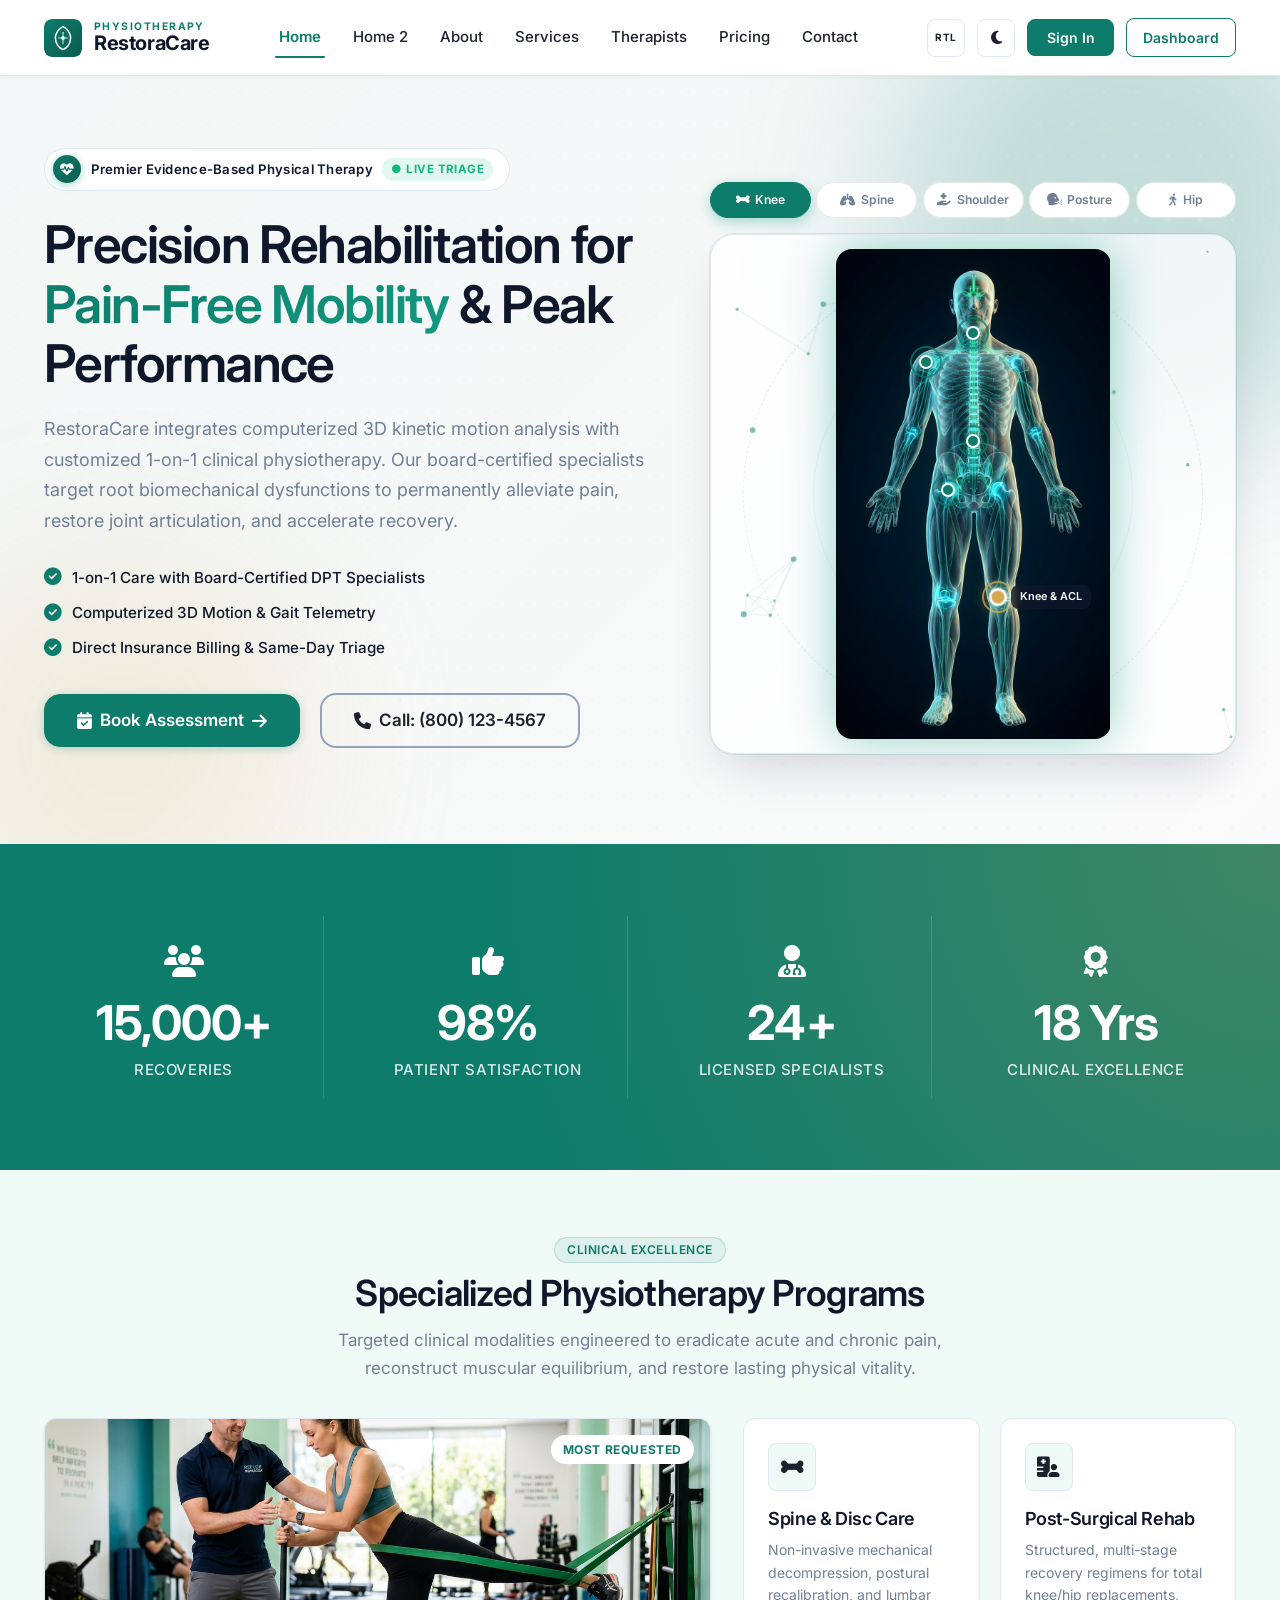
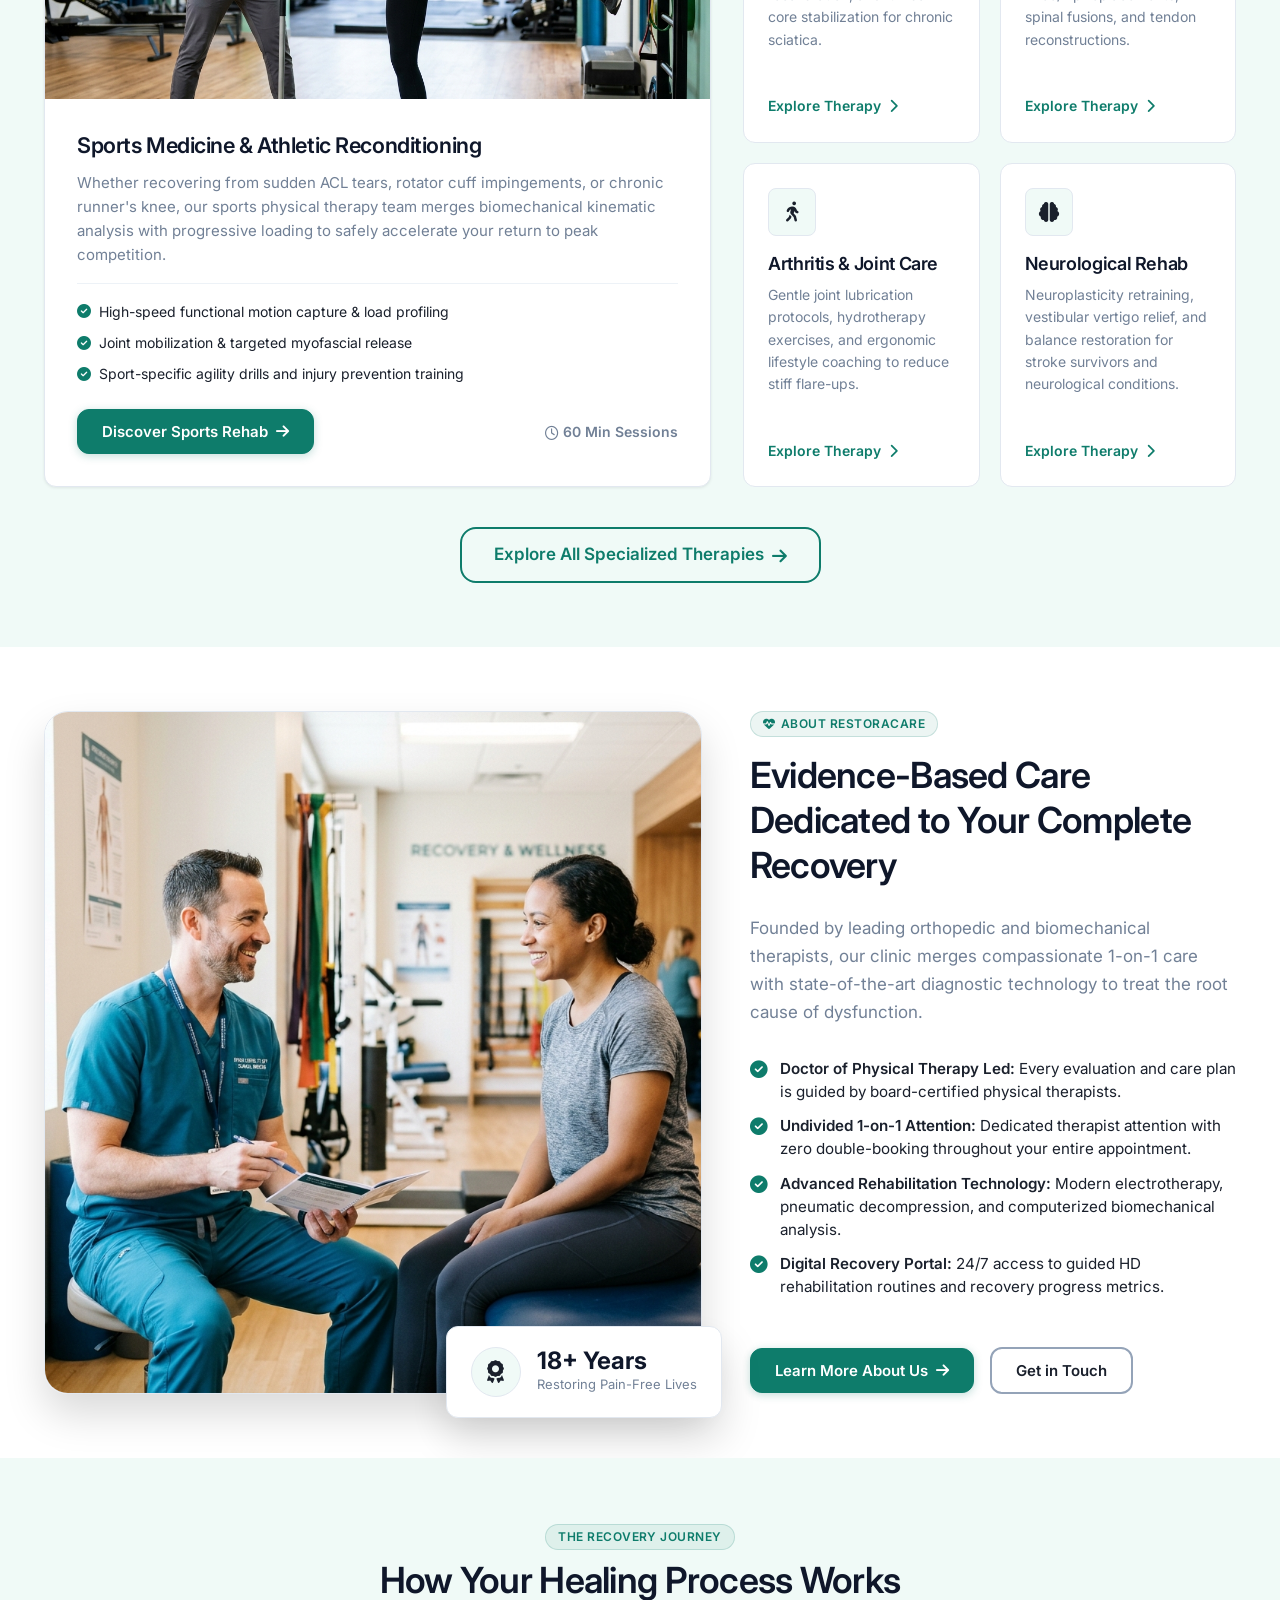
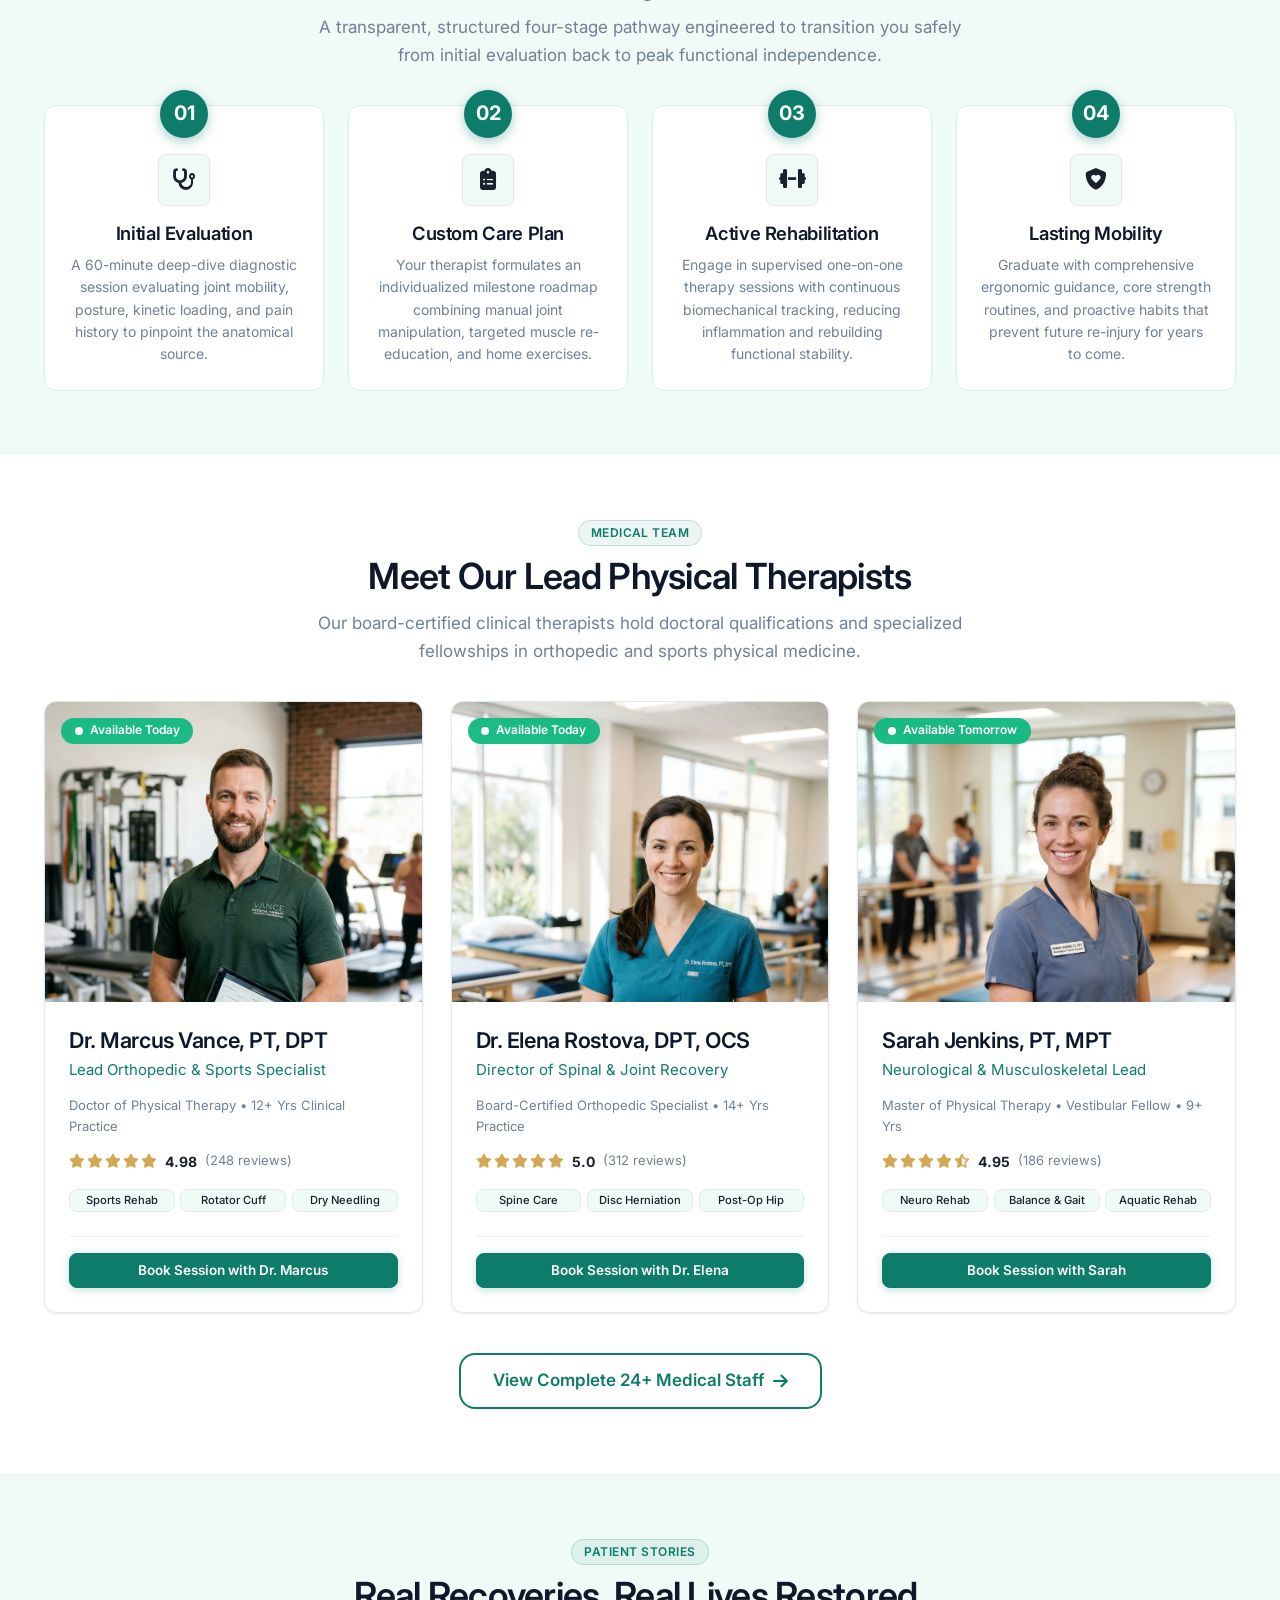
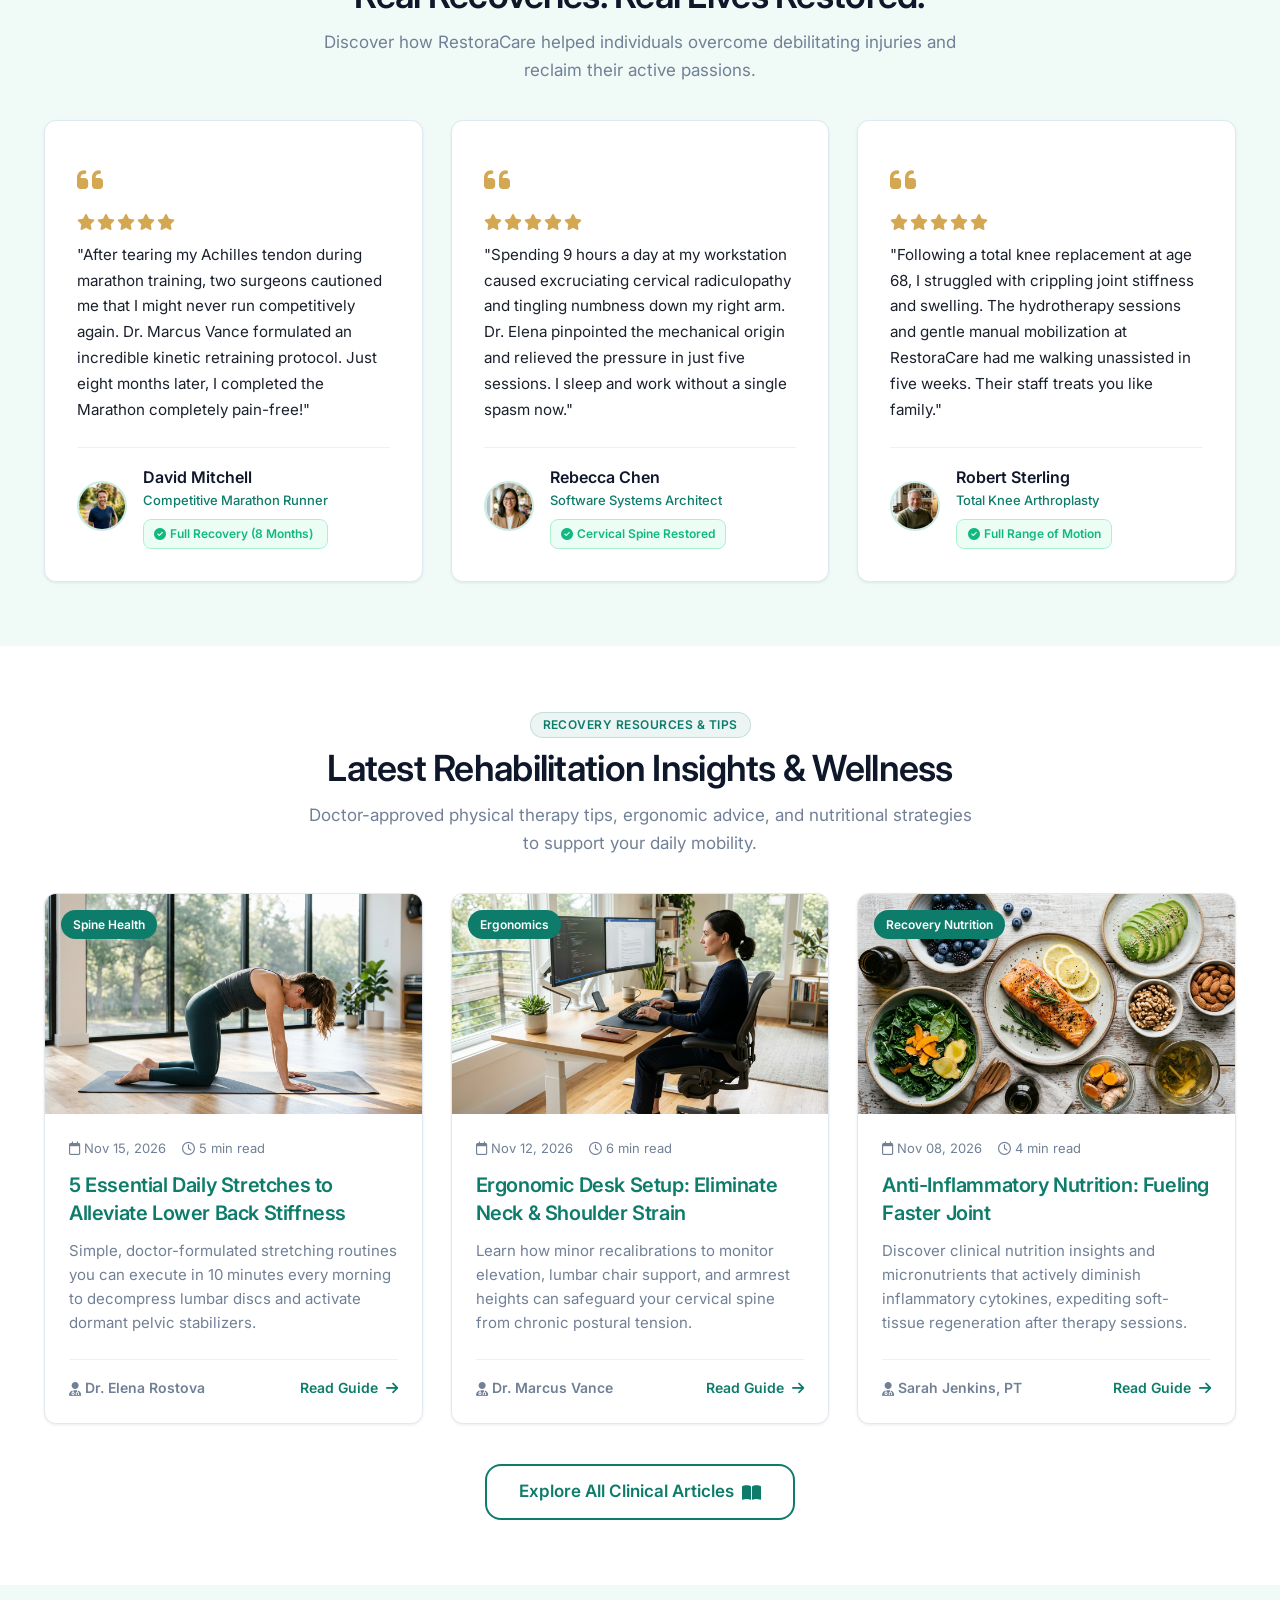
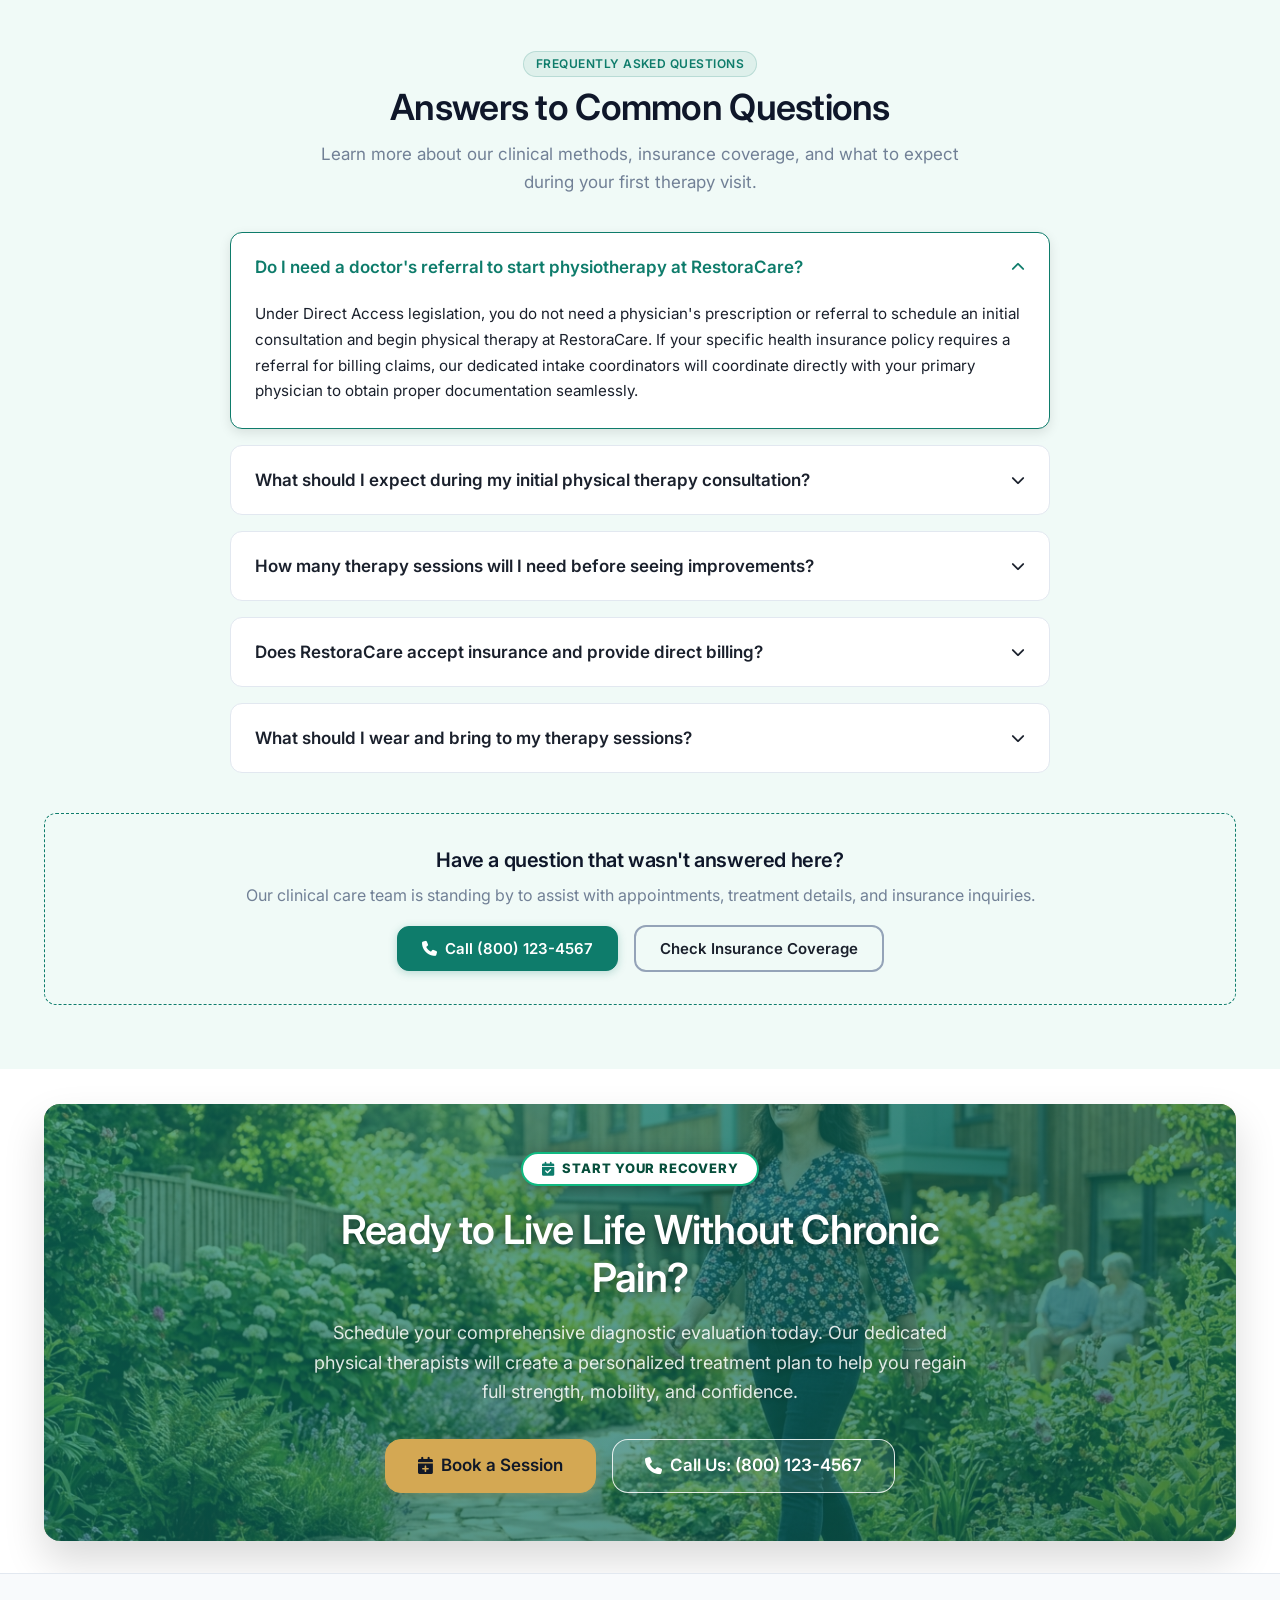
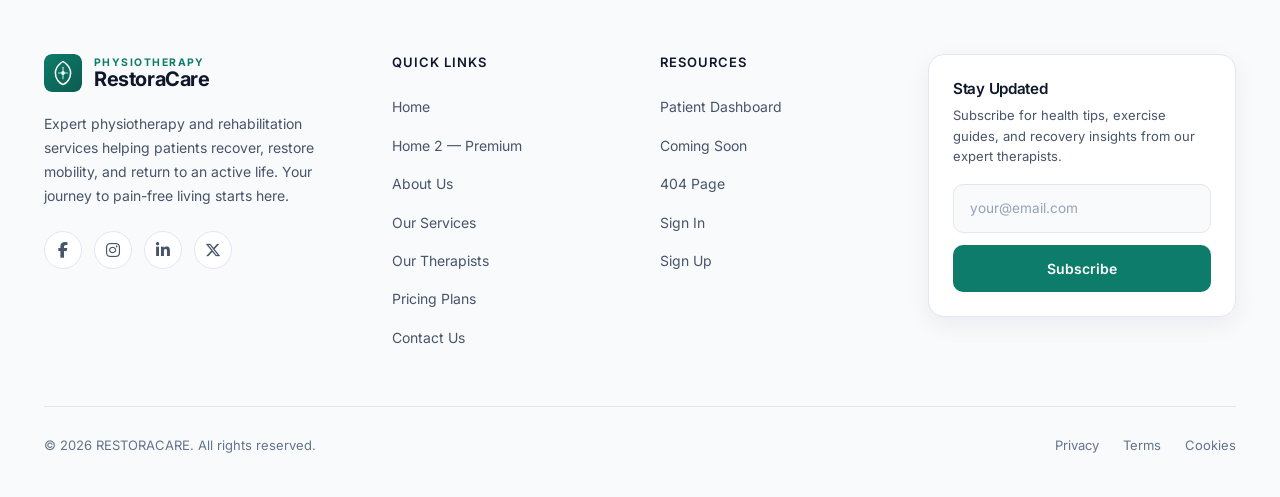
==== commit 95b95bbf: "fix" ====
--- a/index.html
+++ b/index.html
@@ -416,7 +416,7 @@
                 <div class="therapist-card">
                     <div class="therapist-photo-wrap">
                         <img src="assets/images/home-therapist-1.jpg" alt="Dr. Marcus Vance, PT, DPT - Lead Sports Specialist">
-                        <span class="therapist-status-badge"><i class="fas fa-circle text-xs"></i> Available Today</span>
+                        <span class="therapist-status-badge"><i class="fas fa-circle text-xs"></i> <span>Available Today</span></span>
                     </div>
                     <div class="therapist-card-body">
                         <h3 class="therapist-name">Dr. Marcus Vance, PT, DPT</h3>
@@ -447,7 +447,7 @@
                 <div class="therapist-card">
                     <div class="therapist-photo-wrap">
                         <img src="assets/images/home-therapist-2.jpg" alt="Dr. Elena Rostova, DPT, OCS - Director of Spine Recovery">
-                        <span class="therapist-status-badge"><i class="fas fa-circle text-xs"></i> Available Today</span>
+                        <span class="therapist-status-badge"><i class="fas fa-circle text-xs"></i> <span>Available Today</span></span>
                     </div>
                     <div class="therapist-card-body">
                         <h3 class="therapist-name">Dr. Elena Rostova, DPT, OCS</h3>
@@ -478,7 +478,7 @@
                 <div class="therapist-card">
                     <div class="therapist-photo-wrap">
                         <img src="assets/images/home-therapist-3.jpg" alt="Sarah Jenkins, PT, MPT - Neurological Specialist">
-                        <span class="therapist-status-badge"><i class="fas fa-circle text-xs"></i> Available Tomorrow</span>
+                        <span class="therapist-status-badge"><i class="fas fa-circle text-xs"></i> <span>Available Tomorrow</span></span>
                     </div>
                     <div class="therapist-card-body">
                         <h3 class="therapist-name">Sarah Jenkins, PT, MPT</h3>
@@ -638,7 +638,7 @@
                             <span class="blog-meta-item"><i class="far fa-calendar mr-1"></i> Nov 12, 2026</span>
                             <span class="blog-meta-item"><i class="far fa-clock mr-1"></i> 6 min read</span>
                         </div>
-                        <h3 class="blog-title"><a href="services.html">Ergonomic Desk Setup: Eliminate Neck & Shoulder Strain at Work</a></h3>
+                        <h3 class="blog-title"><a href="services.html">Ergonomic Desk Setup: Eliminate Neck & Shoulder Strain</a></h3>
                         <p class="blog-desc">Learn how minor recalibrations to monitor elevation, lumbar chair support, and armrest heights can safeguard your cervical spine from chronic postural tension.</p>
                         <div class="blog-card-footer">
                             <span class="text-sm font-semibold text-muted"><i class="fas fa-user-doctor mr-1"></i> Dr. Marcus Vance</span>
--- a/style.css
+++ b/style.css
@@ -189,7 +189,7 @@
 
   --text: #F9FAFB;
   --text-muted: #9CA3AF;
-  --text-light: #6B7280;
+  --text-light: #CBD5E1;
   --text-inverse: #111827;
   --heading: #FFFFFF;
 
@@ -895,9 +895,11 @@
   color: var(--secondary-light) !important;
 }
 
-.btn-outline-secondary:hover {
+.btn-outline-secondary:hover,
+html.dark .btn-outline-secondary:hover {
   background-color: var(--secondary);
   color: #111827 !important;
+  border-color: var(--secondary) !important;
   box-shadow: 0 4px 14px rgba(212, 168, 83, 0.25);
   transform: translateY(-2px);
 }
@@ -1558,12 +1560,19 @@
    ========================================================================== */
 
 .footer {
+  background: var(--bg-surface);
+  color: var(--text);
+  padding: 5rem 0 2.5rem;
+  border-top: 1px solid var(--border);
+  position: relative;
+  overflow: hidden;
+}
+
+html.dark .footer,
+body.dark .footer {
   background: #0B0E14;
   color: #fff;
-  padding: 5rem 0 2.5rem;
-  border-top: 1px solid rgba(255, 255, 255, 0.06);
-  position: relative;
-  overflow: hidden;
+  border-top-color: rgba(255, 255, 255, 0.06);
 }
 
 .footer-grid {
@@ -1607,19 +1616,28 @@
 .footer-logo {
   display: inline-flex;
   align-items: center;
-  gap: 0.75rem;
+  gap: var(--space-3);
   text-decoration: none;
   margin-bottom: 1.25rem;
 }
 
 .footer-logo .brand-top {
-  color: #FFFFFF !important;
+  font-size: 0.65rem;
   font-weight: 700;
-  font-family: var(--font-heading);
+  letter-spacing: 0.14em;
+  text-transform: uppercase;
+  color: var(--primary);
+}
+
+.footer-logo .brand-bottom {
+  font-size: 1.25rem;
+  font-weight: 700;
+  letter-spacing: -0.02em;
+  color: var(--heading);
 }
 
 .footer-brand p {
-  color: rgba(255, 255, 255, 0.6);
+  color: #475569;
   font-size: 0.875rem;
   line-height: 1.7;
   margin: 0 0 1.5rem 0;
@@ -1639,9 +1657,9 @@
   align-items: center;
   justify-content: center;
   border-radius: 50%;
-  background: rgba(255, 255, 255, 0.04);
-  border: 1px solid rgba(255, 255, 255, 0.09);
-  color: rgba(255, 255, 255, 0.65);
+  background: var(--bg-card);
+  border: 1px solid var(--border);
+  color: #475569;
   transition: var(--transition-fast);
   text-decoration: none;
 }
@@ -1649,7 +1667,7 @@
 .footer-social-link:hover {
   border-color: var(--primary);
   color: #FFFFFF;
-  background: rgba(14, 124, 107, 0.25);
+  background: var(--primary);
   transform: translateY(-2px);
   box-shadow: 0 4px 14px rgba(14, 124, 107, 0.25);
 }
@@ -1665,8 +1683,42 @@
   font-size: 0.8125rem;
   text-transform: uppercase;
   letter-spacing: 0.08em;
+  color: var(--heading);
+  margin-bottom: 1.35rem;
+}
+
+html.dark .footer-logo .brand-top,
+body.dark .footer-logo .brand-top {
+  color: var(--primary-light);
+}
+
+html.dark .footer-logo .brand-bottom,
+body.dark .footer-logo .brand-bottom {
   color: #FFFFFF;
-  margin-bottom: 1.35rem;
+}
+
+html.dark .footer-brand p,
+body.dark .footer-brand p {
+  color: rgba(255, 255, 255, 0.6);
+}
+
+html.dark .footer-social-link,
+body.dark .footer-social-link {
+  background: rgba(255, 255, 255, 0.04);
+  border-color: rgba(255, 255, 255, 0.09);
+  color: rgba(255, 255, 255, 0.65);
+}
+
+html.dark .footer-social-link:hover,
+body.dark .footer-social-link:hover {
+  border-color: var(--primary);
+  color: #FFFFFF;
+  background: rgba(14, 124, 107, 0.25);
+}
+
+html.dark .footer-col-title,
+body.dark .footer-col-title {
+  color: #FFFFFF;
 }
 
 .footer-links {
@@ -1684,7 +1736,7 @@
 }
 
 .footer-links a {
-  color: rgba(255, 255, 255, 0.55);
+  color: #475569;
   font-size: 0.875rem;
   text-decoration: none;
   transition: var(--transition-fast);
@@ -1692,29 +1744,29 @@
 }
 
 .footer-links a:hover {
-  color: #FFFFFF;
+  color: var(--primary);
   transform: translateX(4px);
 }
 
 /* Newsletter Card */
 .footer-newsletter-card {
-  background: #111722;
-  border: 1px solid rgba(255, 255, 255, 0.08);
+  background: var(--bg-card);
+  border: 1px solid var(--border);
   border-radius: 16px;
   padding: 1.5rem;
-  box-shadow: 0 8px 24px rgba(0, 0, 0, 0.25);
+  box-shadow: 0 8px 24px rgba(15, 23, 42, 0.06);
 }
 
 .footer-newsletter-title {
   font-family: var(--font-heading);
-  color: #FFFFFF;
+  color: var(--heading);
   font-size: 0.95rem;
   font-weight: 700;
   margin-bottom: 0.35rem;
 }
 
 .footer-newsletter-desc {
-  color: rgba(255, 255, 255, 0.55);
+  color: #475569;
   font-size: 0.8125rem;
   line-height: 1.55;
   margin-bottom: 1.15rem;
@@ -1729,10 +1781,10 @@
 .footer-newsletter-input {
   width: 100%;
   padding: 0.75rem 1rem;
-  background: #18202C;
-  border: 1px solid rgba(255, 255, 255, 0.1);
+  background: var(--bg-surface);
+  border: 1px solid var(--border);
   border-radius: 10px;
-  color: #FFFFFF;
+  color: var(--heading);
   font-family: var(--font-family);
   font-size: 0.85rem;
   outline: none;
@@ -1742,11 +1794,57 @@
 
 .footer-newsletter-input:focus {
   border-color: var(--primary);
+  background: var(--bg-card);
+  box-shadow: 0 0 0 3px rgba(14, 124, 107, 0.15);
+}
+
+.footer-newsletter-input::placeholder {
+  color: #94A3B8;
+}
+
+html.dark .footer-links a,
+body.dark .footer-links a {
+  color: rgba(255, 255, 255, 0.55);
+}
+
+html.dark .footer-links a:hover,
+body.dark .footer-links a:hover {
+  color: #FFFFFF;
+}
+
+html.dark .footer-newsletter-card,
+body.dark .footer-newsletter-card {
+  background: #111722;
+  border-color: rgba(255, 255, 255, 0.08);
+  box-shadow: 0 8px 24px rgba(0, 0, 0, 0.25);
+}
+
+html.dark .footer-newsletter-title,
+body.dark .footer-newsletter-title {
+  color: #FFFFFF;
+}
+
+html.dark .footer-newsletter-desc,
+body.dark .footer-newsletter-desc {
+  color: rgba(255, 255, 255, 0.55);
+}
+
+html.dark .footer-newsletter-input,
+body.dark .footer-newsletter-input {
+  background: #18202C;
+  border-color: rgba(255, 255, 255, 0.1);
+  color: #FFFFFF;
+}
+
+html.dark .footer-newsletter-input:focus,
+body.dark .footer-newsletter-input:focus {
+  border-color: var(--primary);
   background: #1D2736;
   box-shadow: 0 0 0 3px rgba(14, 124, 107, 0.2);
 }
 
-.footer-newsletter-input::placeholder {
+html.dark .footer-newsletter-input::placeholder,
+body.dark .footer-newsletter-input::placeholder {
   color: rgba(255, 255, 255, 0.35);
 }
 
@@ -1775,7 +1873,7 @@
 
 /* Footer Bottom Bar */
 .footer-bottom {
-  border-top: 1px solid rgba(255, 255, 255, 0.07);
+  border-top: 1px solid var(--border);
   padding-top: 1.75rem;
   display: flex;
   align-items: center;
@@ -1785,7 +1883,7 @@
 }
 
 .footer-copyright {
-  color: rgba(255, 255, 255, 0.4);
+  color: #64748B;
   font-size: 0.8125rem;
   margin: 0;
 }
@@ -1797,13 +1895,33 @@
 }
 
 .footer-bottom-links a {
-  color: rgba(255, 255, 255, 0.4);
+  color: #64748B;
   font-size: 0.8125rem;
   text-decoration: none;
   transition: var(--transition-fast);
 }
 
 .footer-bottom-links a:hover {
+  color: var(--primary);
+}
+
+html.dark .footer-bottom,
+body.dark .footer-bottom {
+  border-top-color: rgba(255, 255, 255, 0.07);
+}
+
+html.dark .footer-copyright,
+body.dark .footer-copyright {
+  color: rgba(255, 255, 255, 0.4);
+}
+
+html.dark .footer-bottom-links a,
+body.dark .footer-bottom-links a {
+  color: rgba(255, 255, 255, 0.4);
+}
+
+html.dark .footer-bottom-links a:hover,
+body.dark .footer-bottom-links a:hover {
   color: #FFFFFF;
 }
 
@@ -3586,15 +3704,54 @@
   position: absolute;
   top: 1rem;
   left: 1rem;
-  background-color: rgba(16, 185, 129, 0.9);
+  background-color: rgba(16, 185, 129, 0.95);
   color: #FFFFFF;
   font-size: 0.75rem;
   font-weight: 600;
-  padding: 0.3rem 0.75rem;
+  line-height: 1;
+  padding: 0.45rem 0.85rem;
   border-radius: var(--radius-full);
   display: inline-flex;
   align-items: center;
+  gap: 0.45rem;
   transition: transform 0.35s ease, box-shadow 0.35s ease;
+  backdrop-filter: blur(4px);
+  z-index: 2;
+}
+
+.therapist-status-badge i {
+  display: inline-flex;
+  align-items: center;
+  justify-content: center;
+  line-height: 1;
+  flex-shrink: 0;
+}
+
+.therapist-status-badge i:not(.fa-circle) {
+  transform: translateY(0.5px);
+}
+
+.therapist-status-badge i.fa-circle {
+  width: 0.5rem;
+  height: 0.5rem;
+  border-radius: 50%;
+  background-color: currentColor;
+}
+
+.therapist-status-badge i.fa-circle::before {
+  content: none;
+}
+
+.therapist-status-badge span {
+  display: inline-block;
+  line-height: 1;
+  transform: translateY(-0.75px);
+}
+
+[dir="rtl"] .therapist-status-badge,
+html[dir="rtl"] .therapist-status-badge {
+  left: auto;
+  right: 1rem;
 }
 
 .therapist-card:hover .therapist-status-badge {
@@ -3725,7 +3882,7 @@
   display: grid;
   grid-template-columns: repeat(3, 1fr);
   gap: var(--space-8);
-  align-items: center;
+  align-items: stretch;
   max-width: 1140px;
   margin: 0 auto;
 }
@@ -3760,15 +3917,16 @@
 /* POPULAR PRICING CARD (Middle Highlighted) */
 .pricing-card.popular {
   border: 2px solid var(--primary);
-  box-shadow: 0 12px 36px rgba(14, 124, 107, 0.18);
-  transform: scale(1.04);
+  padding: calc(var(--space-8) - 1px);
+  box-shadow: 0 12px 36px rgba(14, 124, 107, 0.2);
+  transform: none;
   z-index: 2;
   background-color: var(--bg-card);
   transition: transform 0.4s cubic-bezier(0.22, 1, 0.36, 1), box-shadow 0.35s ease, border-color 0.35s ease;
 }
 
 .pricing-card.popular:hover {
-  transform: scale(1.07) translateY(-9px);
+  transform: translateY(-9px) scale(1.015);
   box-shadow: 0 30px 60px -10px rgba(14, 124, 107, 0.38);
   border-color: var(--primary);
 }
@@ -3806,7 +3964,10 @@
 
 .pricing-plan-desc {
   font-size: 0.875rem;
+  line-height: 1.6;
   color: var(--text-muted);
+  min-height: 4.8em;
+  margin-bottom: var(--space-4);
 }
 
 .price-display {
@@ -3814,7 +3975,7 @@
   align-items: baseline;
   justify-content: center;
   gap: var(--space-1);
-  margin: var(--space-4) 0;
+  margin: var(--space-4) 0 0;
 }
 
 .price-currency {
@@ -4191,10 +4352,8 @@
 .auth-topbar {
   display: flex;
   align-items: center;
-  justify-content: flex-start;
-  padding: 1.25rem 1.5rem;
-  max-width: 1200px;
-  margin: 0 auto;
+  justify-content: flex-end;
+  padding: 1.25rem 2rem;
   width: 100%;
   box-sizing: border-box;
   z-index: 10;
@@ -5437,6 +5596,27 @@
 [dir="rtl"] input[type="tel"]::placeholder {
   text-align: right !important;
   unicode-bidi: plaintext;
+}
+
+[dir="rtl"] input[type="date"] {
+  position: relative;
+  padding-left: 38px;
+  text-align: right !important;
+  direction: ltr;
+}
+
+[dir="rtl"] input[type="date"]::-webkit-datetime-edit {
+  text-align: right;
+  width: 100%;
+}
+
+[dir="rtl"] input[type="date"]::-webkit-calendar-picker-indicator {
+  position: absolute;
+  left: 14px;
+  top: 50%;
+  transform: translateY(-50%);
+  margin: 0;
+  cursor: pointer;
 }
 
 [dir="rtl"] .text-left { text-align: right !important; }
@@ -6465,11 +6645,39 @@
 
 .dash-sidebar-header {
   height: 72px;
-  padding: 0 20px;
-  display: flex;
-  align-items: center;
+  padding: 0 16px 0 20px;
+  display: flex;
+  align-items: center;
+  justify-content: space-between;
+  gap: 10px;
   border-bottom: 1px solid var(--border);
   box-sizing: border-box;
+}
+
+.dash-sidebar-close {
+  display: none;
+  align-items: center;
+  justify-content: center;
+  width: 34px;
+  height: 34px;
+  flex-shrink: 0;
+  border: 1px solid var(--border);
+  border-radius: var(--radius-sm);
+  background: var(--bg-surface);
+  color: var(--text-muted);
+  font-size: 1rem;
+  cursor: pointer;
+  transition: all var(--transition-fast);
+}
+
+.dash-sidebar-close:hover {
+  color: var(--text);
+  border-color: var(--primary);
+  background: rgba(14, 124, 107, 0.08);
+}
+
+[dir="rtl"] .dash-sidebar-header {
+  padding: 0 20px 0 16px;
 }
 
 .dash-sidebar .nav-logo {
@@ -7560,7 +7768,8 @@
     margin-right: 0;
     padding-top: 72px;
   }
-  .dash-mobile-toggle {
+  .dash-mobile-toggle,
+  .dash-sidebar-close {
     display: inline-flex;
   }
   .dash-metrics {
@@ -8044,7 +8253,8 @@
   .testimonials-grid,
   .pricing-grid,
   .blog-grid,
-  .info-cards-grid {
+  .info-cards-grid,
+  .value-props-grid {
     grid-template-columns: repeat(2, 1fr) !important;
     gap: 1.5rem !important;
   }
@@ -8056,7 +8266,8 @@
   .pricing-grid > :last-child:nth-child(odd),
   .blog-grid > :last-child:nth-child(odd),
   .directors-grid > :last-child:nth-child(odd),
-  .info-cards-grid > :last-child:nth-child(odd) {
+  .info-cards-grid > :last-child:nth-child(odd),
+  .value-props-grid > :last-child:nth-child(odd) {
     grid-column: 1 / -1 !important;
     max-width: calc(50% - 0.75rem) !important;
     margin-left: auto !important;
@@ -8365,7 +8576,8 @@
   .testimonials-grid,
   .pricing-grid,
   .blog-grid,
-  .info-cards-grid {
+  .info-cards-grid,
+  .value-props-grid {
     grid-template-columns: repeat(2, 1fr) !important;
     max-width: 100% !important;
     gap: 1.5rem !important;
@@ -8377,7 +8589,8 @@
   .pricing-grid > :last-child:nth-child(odd),
   .blog-grid > :last-child:nth-child(odd),
   .directors-grid > :last-child:nth-child(odd),
-  .info-cards-grid > :last-child:nth-child(odd) {
+  .info-cards-grid > :last-child:nth-child(odd),
+  .value-props-grid > :last-child:nth-child(odd) {
     grid-column: 1 / -1 !important;
     width: 100% !important;
     max-width: calc(50% - 0.75rem) !important;
@@ -8400,6 +8613,14 @@
     grid-template-columns: 1fr !important;
     gap: 2rem !important;
     text-align: center !important;
+  }
+
+  .about-split-grid {
+    gap: 3.25rem !important;
+  }
+
+  .about-split-media {
+    height: auto !important;
   }
 
   .about-split-content,
@@ -8773,7 +8994,8 @@
   .testimonials-grid,
   .pricing-grid,
   .blog-grid,
-  .info-cards-grid {
+  .info-cards-grid,
+  .value-props-grid {
     grid-template-columns: 1fr !important;
     max-width: 480px !important;
     margin-left: auto !important;
@@ -8786,7 +9008,8 @@
   .pricing-grid > :last-child:nth-child(odd),
   .blog-grid > :last-child:nth-child(odd),
   .directors-grid > :last-child:nth-child(odd),
-  .info-cards-grid > :last-child:nth-child(odd) {
+  .info-cards-grid > :last-child:nth-child(odd),
+  .value-props-grid > :last-child:nth-child(odd) {
     grid-column: auto !important;
     max-width: 100% !important;
     justify-self: stretch !important;
